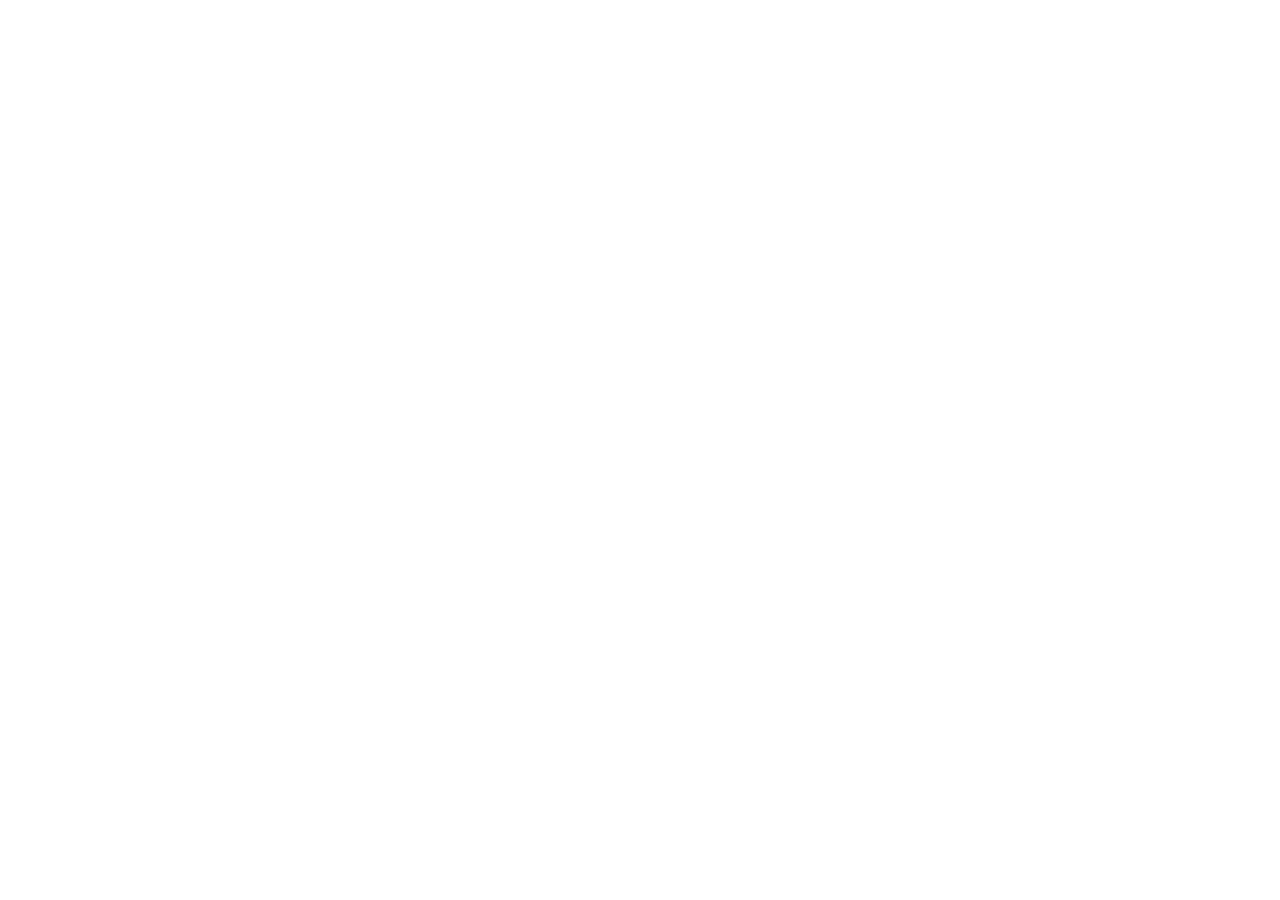
==== index.html @ 85b0b259 "feat: initialize HanHi Games project structure Set up the core project architecture including React," ====
<!doctype html>
<html lang="en">
  <head>
    <meta charset="UTF-8" />
    <meta name="viewport" content="width=device-width, initial-scale=1.0" />
    <title>HanHi Games | Game Studio Hàng Đầu Việt Nam</title>
  </head>
  <body>
    <div id="root"></div>
    <script type="module" src="/src/main.tsx"></script>
  </body>
</html>
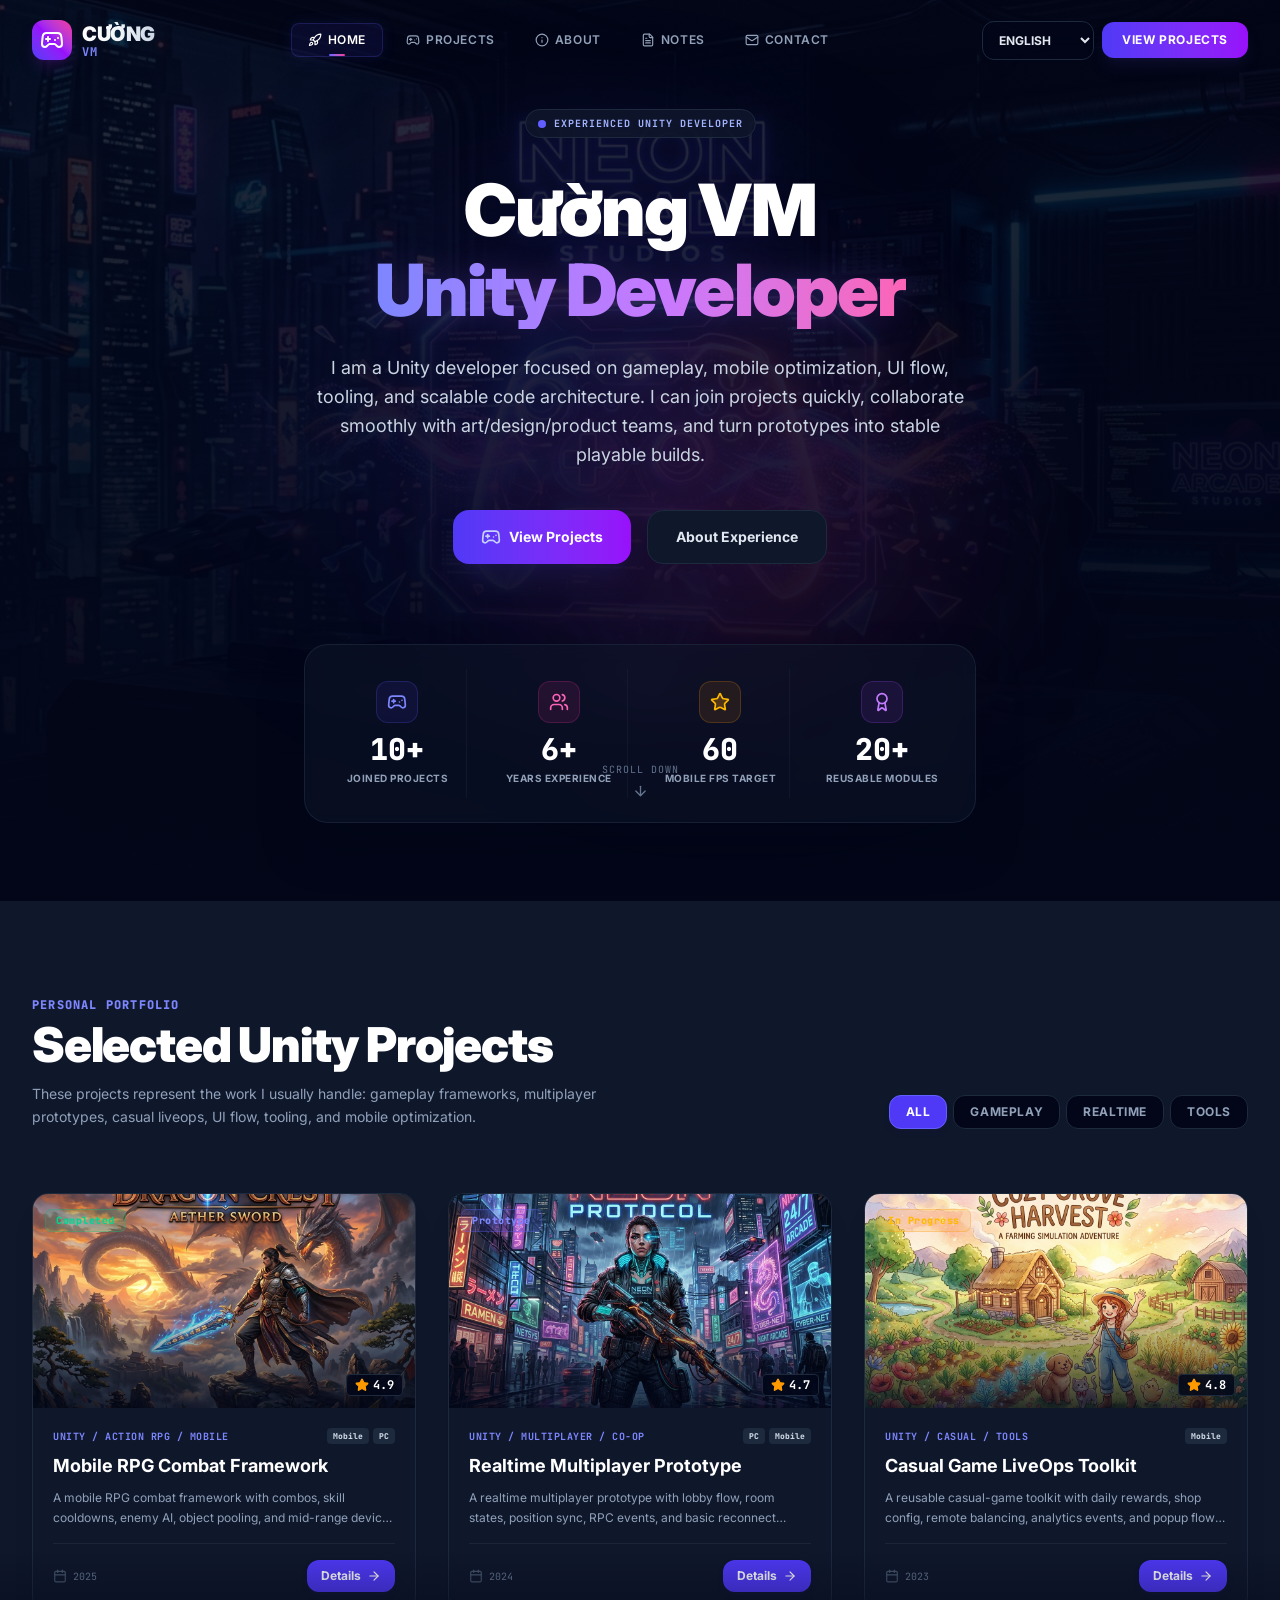
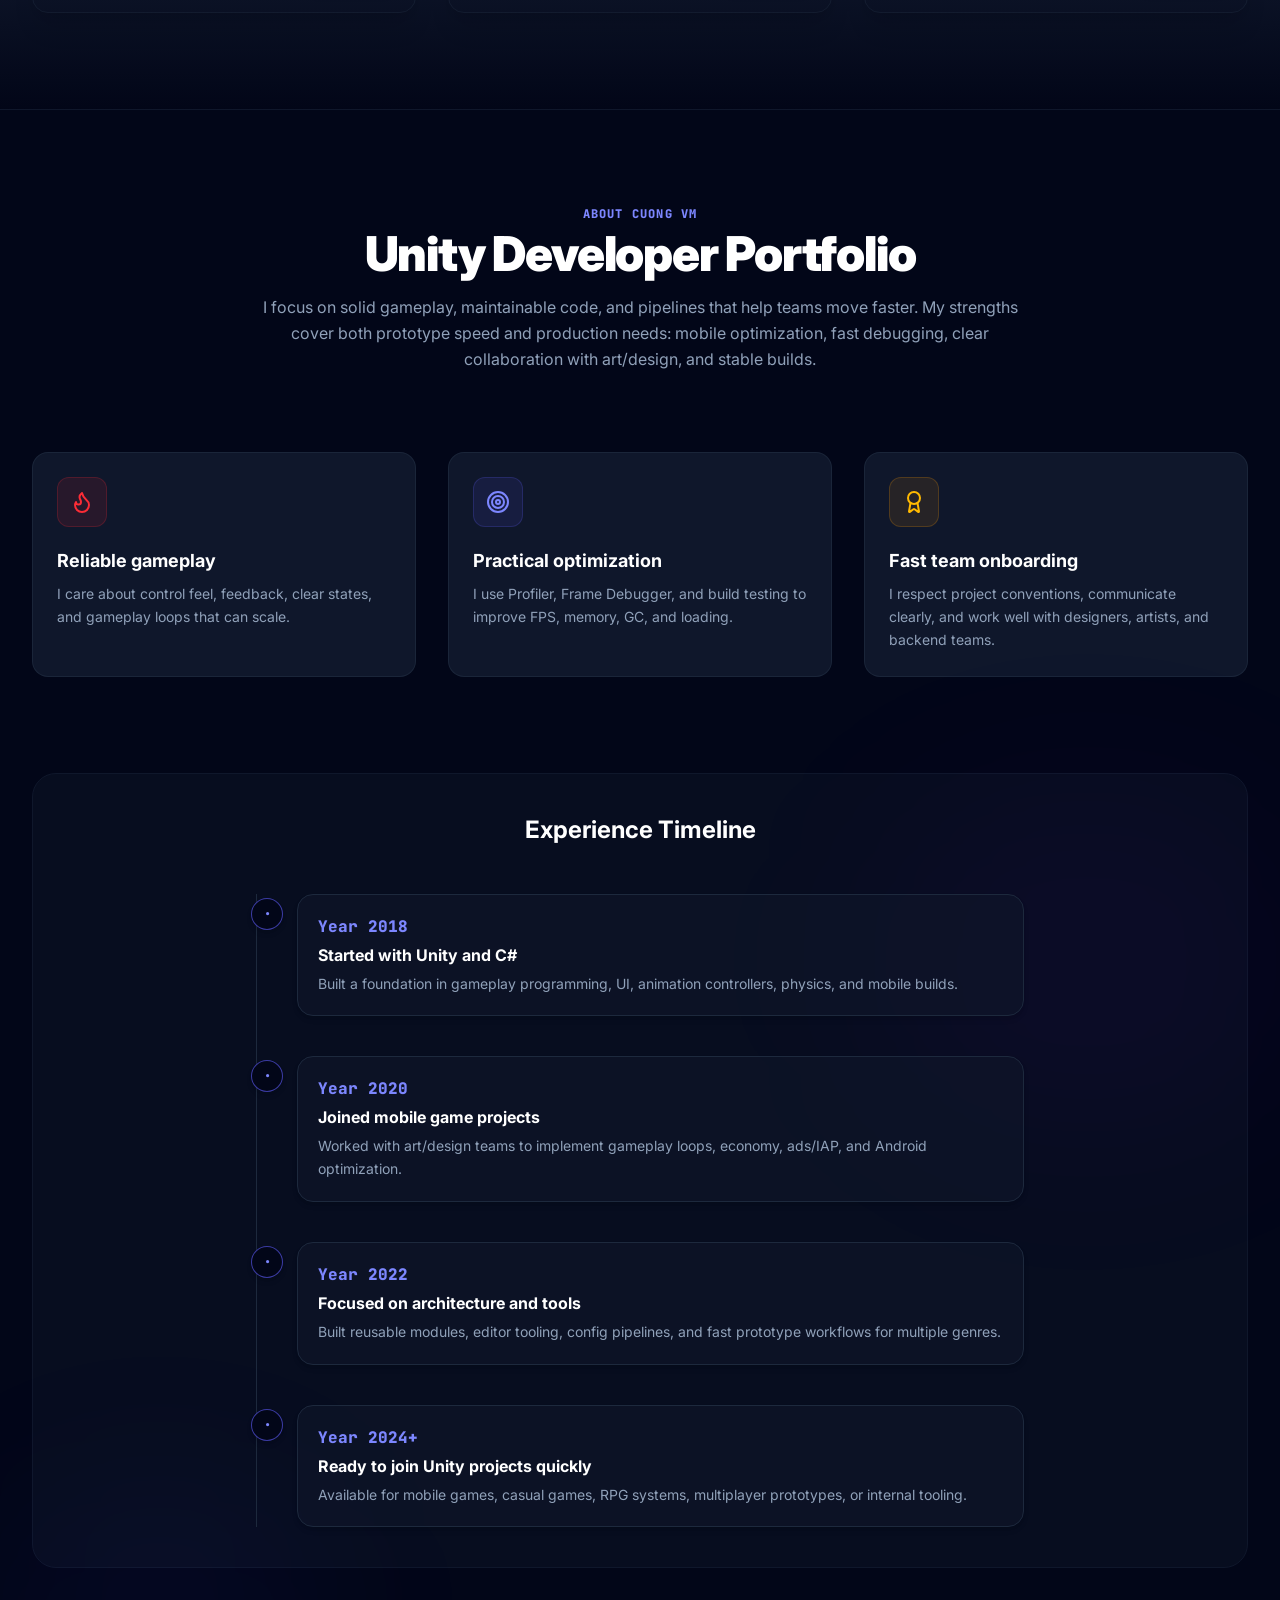
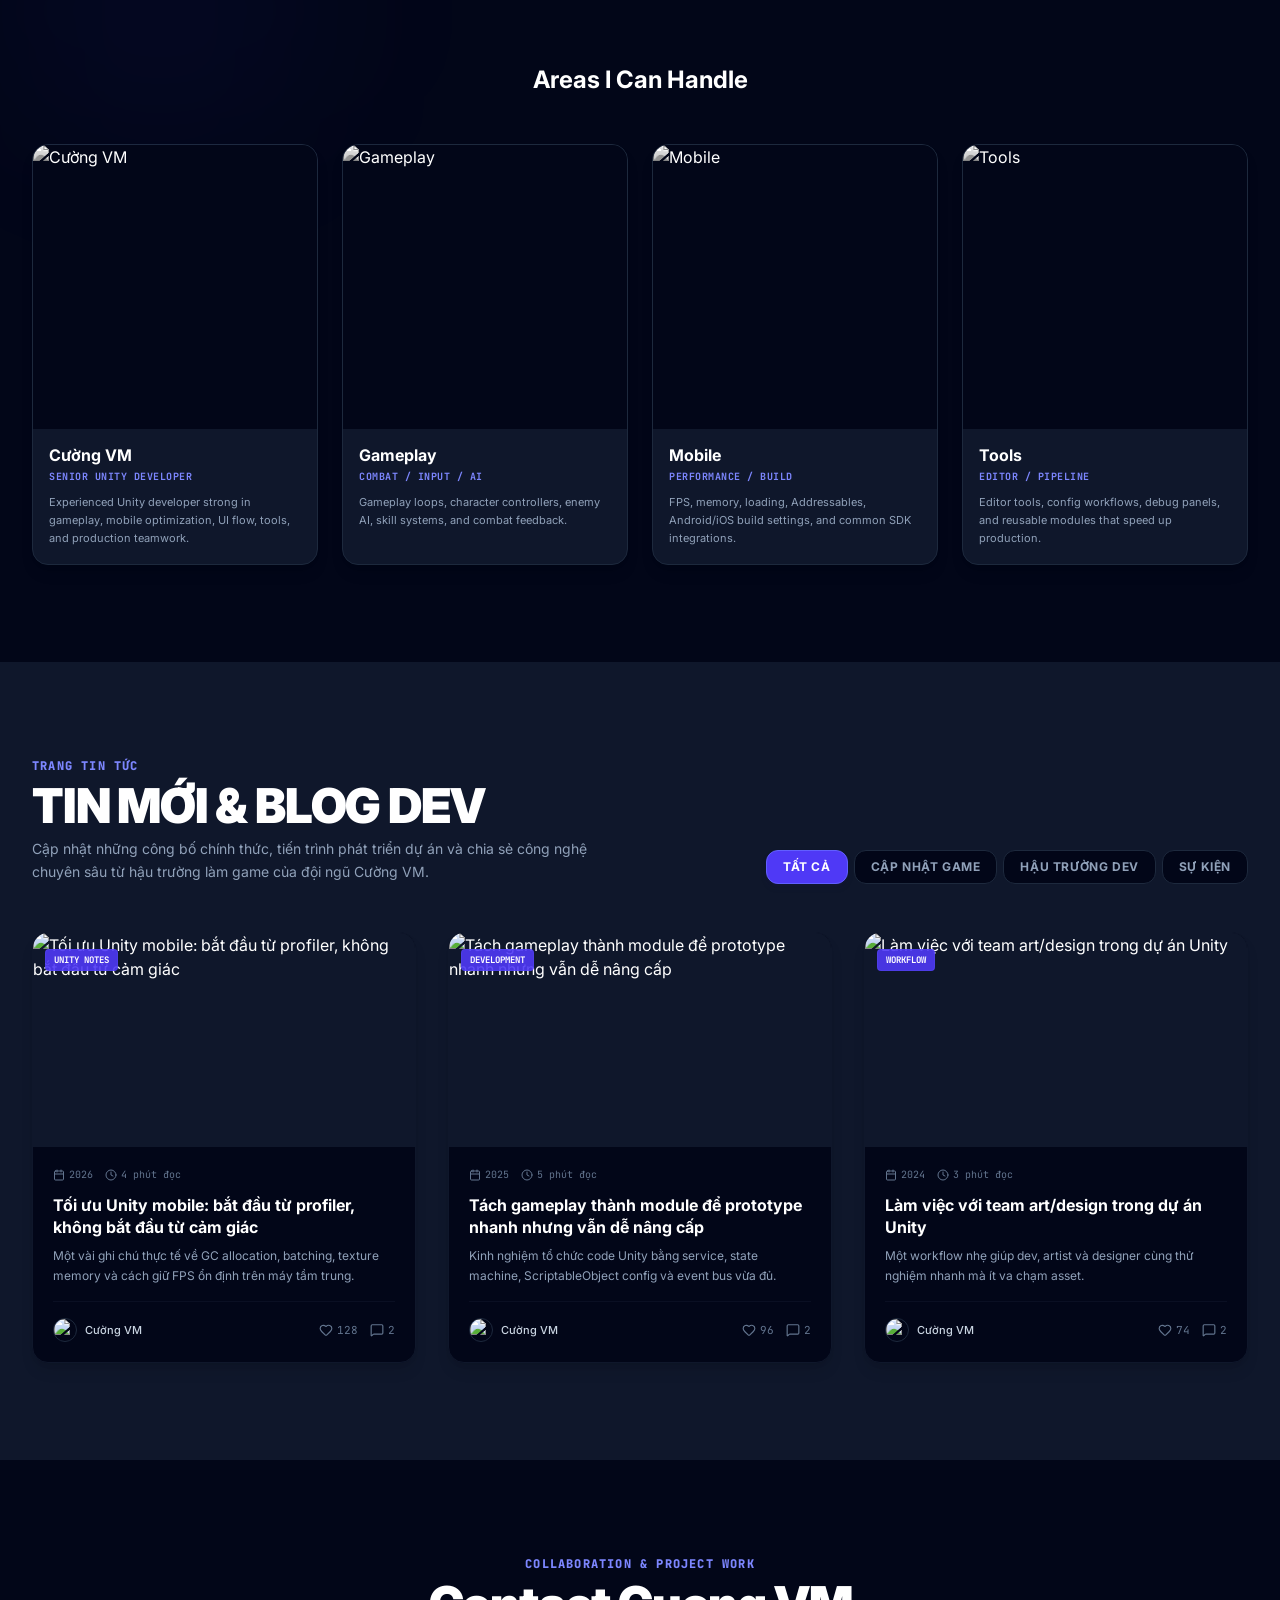
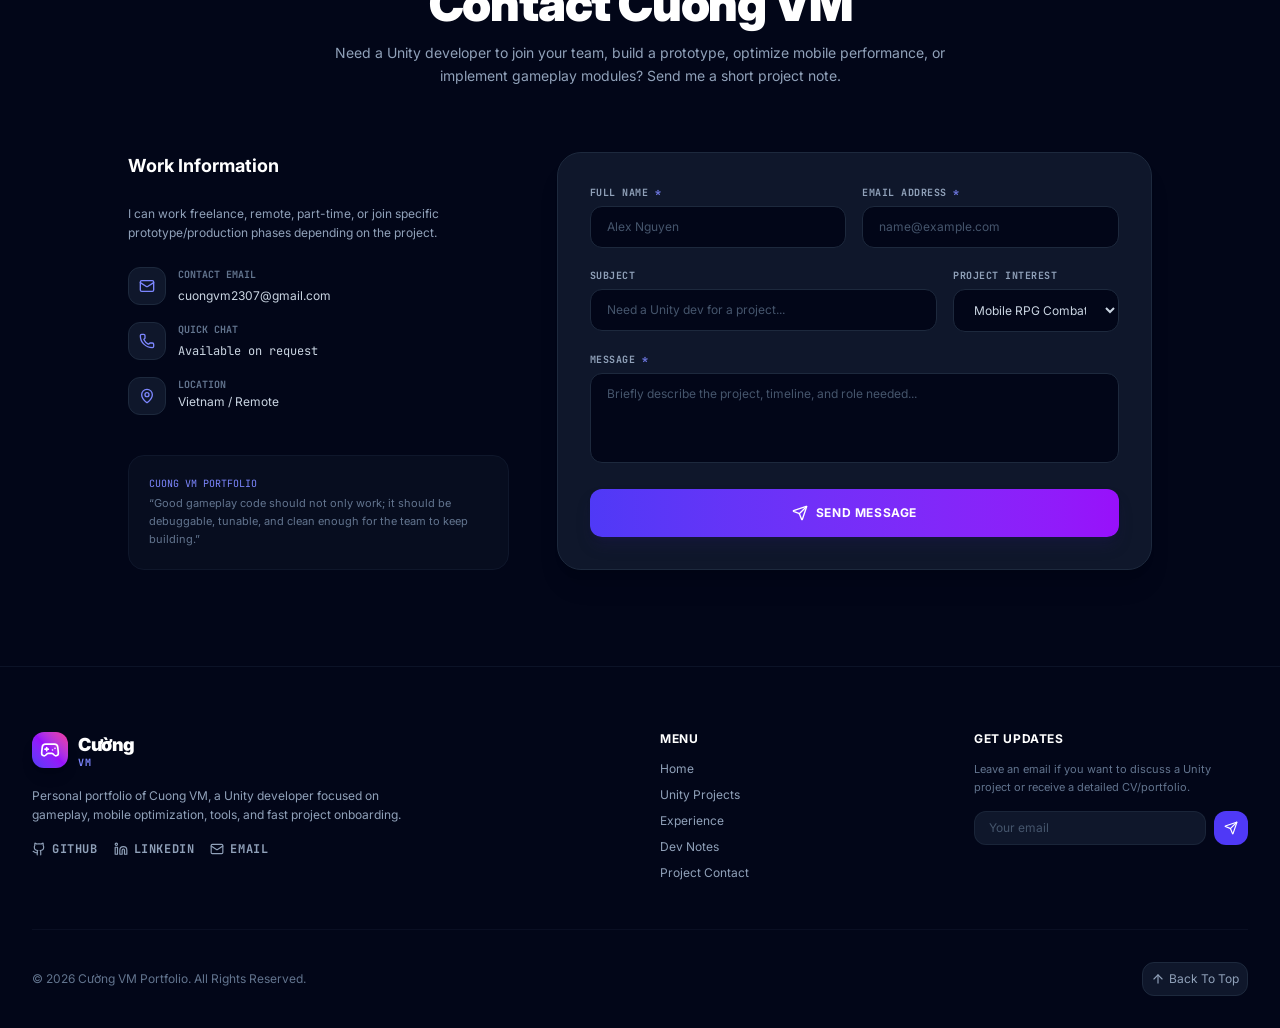
==== commit 7ee500c2: "deploy static vite build to pages root" ====
--- a/index.html
+++ b/index.html
@@ -3,11 +3,11 @@
   <head>
     <meta charset="UTF-8" />
     <meta name="viewport" content="width=device-width, initial-scale=1.0" />
-    <title>HanHi Games | Game Studio Hàng Đầu Việt Nam</title>
+    <title>Cuong VM | Unity Developer Portfolio</title>
+    <script type="module" crossorigin src="/assets/index-BEGAPVBt.js"></script>
+    <link rel="stylesheet" crossorigin href="/assets/index-n4g-bPId.css" />
   </head>
   <body>
     <div id="root"></div>
-    <script type="module" src="/src/main.tsx"></script>
   </body>
 </html>
-
--- a/assets/index-n4g-bPId.css
+++ b/assets/index-n4g-bPId.css
@@ -0,0 +1 @@
+@import"https://fonts.googleapis.com/css2?family=Inter:wght@300;400;500;600;700;800;900&family=Space+Grotesk:wght@400;650;700&family=JetBrains+Mono:wght@400;500;750&display=swap";/*! tailwindcss v4.3.3 | MIT License | https://tailwindcss.com */@layer properties{@supports (((-webkit-hyphens:none)) and (not (margin-trim:inline))) or ((-moz-orient:inline) and (not (color:rgb(from red r g b)))){*,:before,:after,::backdrop{--tw-translate-x:0;--tw-translate-y:0;--tw-translate-z:0;--tw-scale-x:1;--tw-scale-y:1;--tw-scale-z:1;--tw-rotate-x:initial;--tw-rotate-y:initial;--tw-rotate-z:initial;--tw-skew-x:initial;--tw-skew-y:initial;--tw-space-y-reverse:0;--tw-border-style:solid;--tw-gradient-position:initial;--tw-gradient-from:#0000;--tw-gradient-via:#0000;--tw-gradient-to:#0000;--tw-gradient-stops:initial;--tw-gradient-via-stops:initial;--tw-gradient-from-position:0%;--tw-gradient-via-position:50%;--tw-gradient-to-position:100%;--tw-leading:initial;--tw-font-weight:initial;--tw-tracking:initial;--tw-shadow:0 0 #0000;--tw-shadow-color:initial;--tw-shadow-alpha:100%;--tw-inset-shadow:0 0 #0000;--tw-inset-shadow-color:initial;--tw-inset-shadow-alpha:100%;--tw-ring-color:initial;--tw-ring-shadow:0 0 #0000;--tw-inset-ring-color:initial;--tw-inset-ring-shadow:0 0 #0000;--tw-ring-inset:initial;--tw-ring-offset-width:0px;--tw-ring-offset-color:#fff;--tw-ring-offset-shadow:0 0 #0000;--tw-blur:initial;--tw-brightness:initial;--tw-contrast:initial;--tw-grayscale:initial;--tw-hue-rotate:initial;--tw-invert:initial;--tw-opacity:initial;--tw-saturate:initial;--tw-sepia:initial;--tw-drop-shadow:initial;--tw-drop-shadow-color:initial;--tw-drop-shadow-alpha:100%;--tw-drop-shadow-size:initial;--tw-backdrop-blur:initial;--tw-backdrop-brightness:initial;--tw-backdrop-contrast:initial;--tw-backdrop-grayscale:initial;--tw-backdrop-hue-rotate:initial;--tw-backdrop-invert:initial;--tw-backdrop-opacity:initial;--tw-backdrop-saturate:initial;--tw-backdrop-sepia:initial;--tw-duration:initial}}}@layer theme{:root,:host{--font-sans:"Inter", system-ui, -apple-system, sans-serif;--font-mono:"JetBrains Mono", monospace;--color-red-400:oklch(70.4% .191 22.216);--color-red-500:oklch(63.7% .237 25.331);--color-red-600:oklch(57.7% .245 27.325);--color-red-900:oklch(39.6% .141 25.723);--color-red-950:oklch(25.8% .092 26.042);--color-amber-400:oklch(82.8% .189 84.429);--color-amber-500:oklch(76.9% .188 70.08);--color-amber-600:oklch(66.6% .179 58.318);--color-amber-950:oklch(27.9% .077 45.635);--color-green-400:oklch(79.2% .209 151.711);--color-emerald-400:oklch(76.5% .177 163.223);--color-emerald-500:oklch(69.6% .17 162.48);--color-emerald-600:oklch(59.6% .145 163.225);--color-emerald-900:oklch(37.8% .077 168.94);--color-emerald-950:oklch(26.2% .051 172.552);--color-blue-300:oklch(80.9% .105 251.813);--color-blue-400:oklch(70.7% .165 254.624);--color-blue-500:oklch(62.3% .214 259.815);--color-blue-950:oklch(28.2% .091 267.935);--color-indigo-200:oklch(87% .065 274.039);--color-indigo-300:oklch(78.5% .115 274.713);--color-indigo-400:oklch(67.3% .182 276.935);--color-indigo-500:oklch(58.5% .233 277.117);--color-indigo-600:oklch(51.1% .262 276.966);--color-indigo-800:oklch(39.8% .195 277.366);--color-indigo-900:oklch(35.9% .144 278.697);--color-indigo-950:oklch(25.7% .09 281.288);--color-purple-400:oklch(71.4% .203 305.504);--color-purple-500:oklch(62.7% .265 303.9);--color-purple-600:oklch(55.8% .288 302.321);--color-purple-800:oklch(43.8% .218 303.724);--color-purple-900:oklch(38.1% .176 304.987);--color-pink-400:oklch(71.8% .202 349.761);--color-pink-500:oklch(65.6% .241 354.308);--color-pink-600:oklch(59.2% .249 .584);--color-pink-900:oklch(40.8% .153 2.432);--color-pink-950:oklch(28.4% .109 3.907);--color-rose-500:oklch(64.5% .246 16.439);--color-slate-100:oklch(96.8% .007 247.896);--color-slate-200:oklch(92.9% .013 255.508);--color-slate-300:oklch(86.9% .022 252.894);--color-slate-400:oklch(70.4% .04 256.788);--color-slate-500:oklch(55.4% .046 257.417);--color-slate-600:oklch(44.6% .043 257.281);--color-slate-700:oklch(37.2% .044 257.287);--color-slate-800:oklch(27.9% .041 260.031);--color-slate-900:oklch(20.8% .042 265.755);--color-slate-950:oklch(12.9% .042 264.695);--color-black:#000;--color-white:#fff;--spacing:.25rem;--container-sm:24rem;--container-md:28rem;--container-lg:32rem;--container-xl:36rem;--container-2xl:42rem;--container-3xl:48rem;--container-4xl:56rem;--container-5xl:64rem;--container-7xl:80rem;--text-xs:.75rem;--text-xs--line-height:calc(1 / .75);--text-sm:.875rem;--text-sm--line-height:calc(1.25 / .875);--text-base:1rem;--text-base--line-height: 1.5 ;--text-lg:1.125rem;--text-lg--line-height:calc(1.75 / 1.125);--text-xl:1.25rem;--text-xl--line-height:calc(1.75 / 1.25);--text-2xl:1.5rem;--text-2xl--line-height:calc(2 / 1.5);--text-3xl:1.875rem;--text-3xl--line-height: 1.2 ;--text-4xl:2.25rem;--text-4xl--line-height:calc(2.5 / 2.25);--text-5xl:3rem;--text-5xl--line-height:1;--text-6xl:3.75rem;--text-6xl--line-height:1;--text-7xl:4.5rem;--text-7xl--line-height:1;--font-weight-normal:400;--font-weight-medium:500;--font-weight-semibold:600;--font-weight-bold:700;--font-weight-black:900;--tracking-tight:-.025em;--tracking-wide:.025em;--tracking-wider:.05em;--tracking-widest:.1em;--leading-tight:1.25;--leading-snug:1.375;--leading-relaxed:1.625;--radius-md:.375rem;--radius-lg:.5rem;--radius-xl:.75rem;--radius-2xl:1rem;--radius-3xl:1.5rem;--drop-shadow-md:0 3px 3px #0000001f;--animate-spin:spin 1s linear infinite;--animate-ping:ping 1s cubic-bezier(0, 0, .2, 1) infinite;--animate-pulse:pulse 2s cubic-bezier(.4, 0, .6, 1) infinite;--animate-bounce:bounce 1s infinite;--blur-md:12px;--blur-lg:16px;--aspect-video:16 / 9;--default-transition-duration:.15s;--default-transition-timing-function:cubic-bezier(.4, 0, .2, 1);--default-font-family:var(--font-sans);--default-mono-font-family:var(--font-mono)}}@layer base{*,:after,:before,::backdrop{box-sizing:border-box;border:0 solid;margin:0;padding:0}::file-selector-button{box-sizing:border-box;border:0 solid;margin:0;padding:0}html,:host{-webkit-text-size-adjust:100%;-moz-tab-size:4;tab-size:4;line-height:1.5;font-family:var(--default-font-family,-apple-system, BlinkMacSystemFont, "Segoe UI", Roboto, "Helvetica Neue", "Noto Sans", Arial, sans-serif, "Apple Color Emoji", "Segoe UI Emoji", "Segoe UI Symbol", "Noto Color Emoji");font-feature-settings:var(--default-font-feature-settings,normal);font-variation-settings:var(--default-font-variation-settings,normal);-webkit-tap-highlight-color:transparent}hr{height:0;color:inherit;border-top-width:1px}abbr:where([title]){-webkit-text-decoration:underline dotted;text-decoration:underline dotted}h1,h2,h3,h4,h5,h6{font-size:inherit;font-weight:inherit}a{color:inherit;-webkit-text-decoration:inherit;text-decoration:inherit}b,strong{font-weight:bolder}code,kbd,samp,pre{font-family:var(--default-mono-font-family,ui-monospace, SFMono-Regular, Menlo, Monaco, Consolas, "Liberation Mono", "Courier New", monospace);font-feature-settings:var(--default-mono-font-feature-settings,normal);font-variation-settings:var(--default-mono-font-variation-settings,normal);font-size:1em}small{font-size:80%}sub,sup{vertical-align:baseline;font-size:75%;line-height:0;position:relative}sub{bottom:-.25em}sup{top:-.5em}table{text-indent:0;border-color:inherit;border-collapse:collapse}:-moz-focusring:where(:not(iframe)){outline:auto}progress{vertical-align:baseline}summary{display:list-item}ol,ul,menu{list-style:none}img,svg,video,canvas,audio,iframe,embed,object{vertical-align:middle;display:block}img,video{max-width:100%;height:auto}button,input,select,optgroup,textarea{font:inherit;font-feature-settings:inherit;font-variation-settings:inherit;letter-spacing:inherit;color:inherit;opacity:1;background-color:#0000;border-radius:0}::file-selector-button{font:inherit;font-feature-settings:inherit;font-variation-settings:inherit;letter-spacing:inherit;color:inherit;opacity:1;background-color:#0000;border-radius:0}:where(select:is([multiple],[size])) optgroup{font-weight:bolder}:where(select:is([multiple],[size])) optgroup option{padding-inline-start:20px}::file-selector-button{margin-inline-end:4px}::placeholder{opacity:1}@supports (not ((-webkit-appearance:-apple-pay-button))) or (contain-intrinsic-size:1px){::placeholder{color:currentColor}@supports (color:color-mix(in lab,red,red)){::placeholder{color:color-mix(in oklab,currentcolor 50%,transparent)}}}textarea{resize:vertical}::-webkit-search-decoration{-webkit-appearance:none}::-webkit-date-and-time-value{min-height:1lh;text-align:inherit}::-webkit-datetime-edit{display:inline-flex}::-webkit-datetime-edit-fields-wrapper{padding:0}::-webkit-datetime-edit{padding-block:0}::-webkit-datetime-edit-year-field{padding-block:0}::-webkit-datetime-edit-month-field{padding-block:0}::-webkit-datetime-edit-day-field{padding-block:0}::-webkit-datetime-edit-hour-field{padding-block:0}::-webkit-datetime-edit-minute-field{padding-block:0}::-webkit-datetime-edit-second-field{padding-block:0}::-webkit-datetime-edit-millisecond-field{padding-block:0}::-webkit-datetime-edit-meridiem-field{padding-block:0}::-webkit-calendar-picker-indicator{line-height:1}:-moz-ui-invalid{box-shadow:none}button,input:where([type=button],[type=reset],[type=submit]){-webkit-appearance:button;-moz-appearance:button;appearance:button}::file-selector-button{-webkit-appearance:button;-moz-appearance:button;appearance:button}::-webkit-inner-spin-button{height:auto}::-webkit-outer-spin-button{height:auto}[hidden]:where(:not([hidden=until-found])){display:none!important}}@layer components;@layer utilities{.pointer-events-none{pointer-events:none}.sr-only{clip-path:inset(50%);white-space:nowrap;border-width:0;width:1px;height:1px;margin:-1px;padding:0;position:absolute;overflow:hidden}.absolute{position:absolute}.fixed{position:fixed}.relative{position:relative}.inset-0{top:0;right:0;bottom:0;left:0}.inset-x-0{inset-inline:0}.top-0{top:0}.top-1{top:var(--spacing)}.top-1\/3{top:33.3333%}.top-1\/4{top:25%}.top-3{top:calc(var(--spacing) * 3)}.top-4{top:calc(var(--spacing) * 4)}.top-\[65px\]{top:65px}.right-0{right:0}.right-1\/4{right:25%}.right-3{right:calc(var(--spacing) * 3)}.right-4{right:calc(var(--spacing) * 4)}.right-6{right:calc(var(--spacing) * 6)}.bottom-0{bottom:0}.bottom-1{bottom:var(--spacing)}.bottom-1\/4{bottom:25%}.bottom-3{bottom:calc(var(--spacing) * 3)}.bottom-6{bottom:calc(var(--spacing) * 6)}.-left-\[30px\]{left:-30px}.left-0{left:0}.left-1\/2{left:50%}.left-1\/4{left:25%}.left-3{left:calc(var(--spacing) * 3)}.left-6{left:calc(var(--spacing) * 6)}.left-\[5\%\]{left:5%}.left-\[15\%\]{left:15%}.z-0{z-index:0}.z-10{z-index:10}.z-20{z-index:20}.z-40{z-index:40}.z-50{z-index:50}.mx-auto{margin-inline:auto}.my-8{margin-block:calc(var(--spacing) * 8)}.-mt-1{margin-top:calc(var(--spacing) * -1)}.mt-0\.5{margin-top:calc(var(--spacing) * .5)}.mt-1{margin-top:var(--spacing)}.mt-1\.5{margin-top:calc(var(--spacing) * 1.5)}.mt-2{margin-top:calc(var(--spacing) * 2)}.mt-2\.5{margin-top:calc(var(--spacing) * 2.5)}.mt-3\.5{margin-top:calc(var(--spacing) * 3.5)}.mt-4{margin-top:calc(var(--spacing) * 4)}.mt-8{margin-top:calc(var(--spacing) * 8)}.mt-10{margin-top:calc(var(--spacing) * 10)}.mt-auto{margin-top:auto}.mb-0\.5{margin-bottom:calc(var(--spacing) * .5)}.mb-1{margin-bottom:var(--spacing)}.mb-1\.5{margin-bottom:calc(var(--spacing) * 1.5)}.mb-2{margin-bottom:calc(var(--spacing) * 2)}.mb-3{margin-bottom:calc(var(--spacing) * 3)}.mb-4{margin-bottom:calc(var(--spacing) * 4)}.mb-5{margin-bottom:calc(var(--spacing) * 5)}.mb-6{margin-bottom:calc(var(--spacing) * 6)}.mb-8{margin-bottom:calc(var(--spacing) * 8)}.mb-10{margin-bottom:calc(var(--spacing) * 10)}.mb-12{margin-bottom:calc(var(--spacing) * 12)}.mb-16{margin-bottom:calc(var(--spacing) * 16)}.mb-20{margin-bottom:calc(var(--spacing) * 20)}.mb-24{margin-bottom:calc(var(--spacing) * 24)}.-ml-6{margin-left:calc(var(--spacing) * -6)}.line-clamp-1{-webkit-line-clamp:1;-webkit-box-orient:vertical;display:-webkit-box;overflow:hidden}.line-clamp-2{-webkit-line-clamp:2;-webkit-box-orient:vertical;display:-webkit-box;overflow:hidden}.line-clamp-3{-webkit-line-clamp:3;-webkit-box-orient:vertical;display:-webkit-box;overflow:hidden}.block{display:block}.contents{display:contents}.flex{display:flex}.grid{display:grid}.hidden{display:none}.inline-block{display:inline-block}.inline-flex{display:inline-flex}.aspect-square{aspect-ratio:1}.aspect-video{aspect-ratio:var(--aspect-video)}.h-0\.5{height:calc(var(--spacing) * .5)}.h-1{height:var(--spacing)}.h-2{height:calc(var(--spacing) * 2)}.h-2\.5{height:calc(var(--spacing) * 2.5)}.h-3{height:calc(var(--spacing) * 3)}.h-3\.5{height:calc(var(--spacing) * 3.5)}.h-4{height:calc(var(--spacing) * 4)}.h-4\.5{height:calc(var(--spacing) * 4.5)}.h-5{height:calc(var(--spacing) * 5)}.h-6{height:calc(var(--spacing) * 6)}.h-8{height:calc(var(--spacing) * 8)}.h-10{height:calc(var(--spacing) * 10)}.h-12{height:calc(var(--spacing) * 12)}.h-14{height:calc(var(--spacing) * 14)}.h-16{height:calc(var(--spacing) * 16)}.h-32{height:calc(var(--spacing) * 32)}.h-40{height:calc(var(--spacing) * 40)}.h-48{height:calc(var(--spacing) * 48)}.h-64{height:calc(var(--spacing) * 64)}.h-\[25vh\]{height:25vh}.h-\[30vh\]{height:30vh}.h-\[35vh\]{height:35vh}.h-\[40vh\]{height:40vh}.h-\[400px\]{height:400px}.h-full{height:100%}.max-h-\[30vh\]{max-height:30vh}.max-h-\[60vh\]{max-height:60vh}.max-h-\[65vh\]{max-height:65vh}.min-h-screen{min-height:100vh}.w-2{width:calc(var(--spacing) * 2)}.w-2\.5{width:calc(var(--spacing) * 2.5)}.w-3{width:calc(var(--spacing) * 3)}.w-3\.5{width:calc(var(--spacing) * 3.5)}.w-4{width:calc(var(--spacing) * 4)}.w-4\.5{width:calc(var(--spacing) * 4.5)}.w-5{width:calc(var(--spacing) * 5)}.w-6{width:calc(var(--spacing) * 6)}.w-8{width:calc(var(--spacing) * 8)}.w-10{width:calc(var(--spacing) * 10)}.w-12{width:calc(var(--spacing) * 12)}.w-14{width:calc(var(--spacing) * 14)}.w-16{width:calc(var(--spacing) * 16)}.w-\[25vw\]{width:25vw}.w-\[30vw\]{width:30vw}.w-\[35vw\]{width:35vw}.w-\[40vw\]{width:40vw}.w-fit{width:fit-content}.w-full{width:100%}.max-w-2xl{max-width:var(--container-2xl)}.max-w-3xl{max-width:var(--container-3xl)}.max-w-4xl{max-width:var(--container-4xl)}.max-w-5xl{max-width:var(--container-5xl)}.max-w-7xl{max-width:var(--container-7xl)}.max-w-\[100px\]{max-width:100px}.max-w-lg{max-width:var(--container-lg)}.max-w-md{max-width:var(--container-md)}.max-w-none{max-width:none}.max-w-sm{max-width:var(--container-sm)}.max-w-xl{max-width:var(--container-xl)}.flex-1{flex:1}.shrink-0{flex-shrink:0}.grow{flex-grow:1}.-translate-x-1\/2{--tw-translate-x: -50% ;translate:var(--tw-translate-x) var(--tw-translate-y)}.scale-100{--tw-scale-x:100%;--tw-scale-y:100%;--tw-scale-z:100%;scale:var(--tw-scale-x) var(--tw-scale-y)}.scale-105{--tw-scale-x:105%;--tw-scale-y:105%;--tw-scale-z:105%;scale:var(--tw-scale-x) var(--tw-scale-y)}.transform{transform:var(--tw-rotate-x,) var(--tw-rotate-y,) var(--tw-rotate-z,) var(--tw-skew-x,) var(--tw-skew-y,)}.animate-bounce{animation:var(--animate-bounce)}.animate-ping{animation:var(--animate-ping)}.animate-pulse{animation:var(--animate-pulse)}.animate-spin{animation:var(--animate-spin)}.cursor-not-allowed{cursor:not-allowed}.cursor-pointer{cursor:pointer}.resize-none{resize:none}.grid-cols-1{grid-template-columns:repeat(1,minmax(0,1fr))}.grid-cols-2{grid-template-columns:repeat(2,minmax(0,1fr))}.grid-cols-3{grid-template-columns:repeat(3,minmax(0,1fr))}.grid-cols-4{grid-template-columns:repeat(4,minmax(0,1fr))}.flex-col{flex-direction:column}.flex-wrap{flex-wrap:wrap}.items-center{align-items:center}.items-start{align-items:flex-start}.justify-between{justify-content:space-between}.justify-center{justify-content:center}.gap-0\.5{gap:calc(var(--spacing) * .5)}.gap-1{gap:var(--spacing)}.gap-1\.5{gap:calc(var(--spacing) * 1.5)}.gap-2{gap:calc(var(--spacing) * 2)}.gap-2\.5{gap:calc(var(--spacing) * 2.5)}.gap-3{gap:calc(var(--spacing) * 3)}.gap-3\.5{gap:calc(var(--spacing) * 3.5)}.gap-4{gap:calc(var(--spacing) * 4)}.gap-5{gap:calc(var(--spacing) * 5)}.gap-6{gap:calc(var(--spacing) * 6)}.gap-8{gap:calc(var(--spacing) * 8)}.gap-10{gap:calc(var(--spacing) * 10)}.gap-12{gap:calc(var(--spacing) * 12)}:where(.space-y-1\.5>:not(:last-child)){--tw-space-y-reverse:0;margin-block-start:calc(calc(var(--spacing) * 1.5) * var(--tw-space-y-reverse));margin-block-end:calc(calc(var(--spacing) * 1.5) * calc(1 - var(--tw-space-y-reverse)))}:where(.space-y-2>:not(:last-child)){--tw-space-y-reverse:0;margin-block-start:calc(calc(var(--spacing) * 2) * var(--tw-space-y-reverse));margin-block-end:calc(calc(var(--spacing) * 2) * calc(1 - var(--tw-space-y-reverse)))}:where(.space-y-2\.5>:not(:last-child)){--tw-space-y-reverse:0;margin-block-start:calc(calc(var(--spacing) * 2.5) * var(--tw-space-y-reverse));margin-block-end:calc(calc(var(--spacing) * 2.5) * calc(1 - var(--tw-space-y-reverse)))}:where(.space-y-3>:not(:last-child)){--tw-space-y-reverse:0;margin-block-start:calc(calc(var(--spacing) * 3) * var(--tw-space-y-reverse));margin-block-end:calc(calc(var(--spacing) * 3) * calc(1 - var(--tw-space-y-reverse)))}:where(.space-y-3\.5>:not(:last-child)){--tw-space-y-reverse:0;margin-block-start:calc(calc(var(--spacing) * 3.5) * var(--tw-space-y-reverse));margin-block-end:calc(calc(var(--spacing) * 3.5) * calc(1 - var(--tw-space-y-reverse)))}:where(.space-y-4>:not(:last-child)){--tw-space-y-reverse:0;margin-block-start:calc(calc(var(--spacing) * 4) * var(--tw-space-y-reverse));margin-block-end:calc(calc(var(--spacing) * 4) * calc(1 - var(--tw-space-y-reverse)))}:where(.space-y-5>:not(:last-child)){--tw-space-y-reverse:0;margin-block-start:calc(calc(var(--spacing) * 5) * var(--tw-space-y-reverse));margin-block-end:calc(calc(var(--spacing) * 5) * calc(1 - var(--tw-space-y-reverse)))}:where(.space-y-6>:not(:last-child)){--tw-space-y-reverse:0;margin-block-start:calc(calc(var(--spacing) * 6) * var(--tw-space-y-reverse));margin-block-end:calc(calc(var(--spacing) * 6) * calc(1 - var(--tw-space-y-reverse)))}:where(.space-y-10>:not(:last-child)){--tw-space-y-reverse:0;margin-block-start:calc(calc(var(--spacing) * 10) * var(--tw-space-y-reverse));margin-block-end:calc(calc(var(--spacing) * 10) * calc(1 - var(--tw-space-y-reverse)))}.truncate{text-overflow:ellipsis;white-space:nowrap;overflow:hidden}.overflow-hidden{overflow:hidden}.overflow-x-auto{overflow-x:auto}.overflow-y-auto{overflow-y:auto}.scroll-smooth{scroll-behavior:smooth}.rounded{border-radius:.25rem}.rounded-2xl{border-radius:var(--radius-2xl)}.rounded-3xl{border-radius:var(--radius-3xl)}.rounded-full{border-radius:3.40282e38px}.rounded-lg{border-radius:var(--radius-lg)}.rounded-md{border-radius:var(--radius-md)}.rounded-xl{border-radius:var(--radius-xl)}.border{border-style:var(--tw-border-style);border-width:1px}.border-2{border-style:var(--tw-border-style);border-width:2px}.border-t{border-top-style:var(--tw-border-style);border-top-width:1px}.border-r{border-right-style:var(--tw-border-style);border-right-width:1px}.border-b{border-bottom-style:var(--tw-border-style);border-bottom-width:1px}.border-b-2{border-bottom-style:var(--tw-border-style);border-bottom-width:2px}.border-l{border-left-style:var(--tw-border-style);border-left-width:1px}.border-dashed{--tw-border-style:dashed;border-style:dashed}.border-amber-500\/20{border-color:#f99c0033}@supports (color:color-mix(in lab,red,red)){.border-amber-500\/20{border-color:color-mix(in oklab,var(--color-amber-500) 20%,transparent)}}.border-amber-500\/30{border-color:#f99c004d}@supports (color:color-mix(in lab,red,red)){.border-amber-500\/30{border-color:color-mix(in oklab,var(--color-amber-500) 30%,transparent)}}.border-amber-600\/50{border-color:#dd740080}@supports (color:color-mix(in lab,red,red)){.border-amber-600\/50{border-color:color-mix(in oklab,var(--color-amber-600) 50%,transparent)}}.border-blue-500\/50{border-color:#3080ff80}@supports (color:color-mix(in lab,red,red)){.border-blue-500\/50{border-color:color-mix(in oklab,var(--color-blue-500) 50%,transparent)}}.border-emerald-500{border-color:var(--color-emerald-500)}.border-emerald-500\/20{border-color:#00bb7f33}@supports (color:color-mix(in lab,red,red)){.border-emerald-500\/20{border-color:color-mix(in oklab,var(--color-emerald-500) 20%,transparent)}}.border-emerald-500\/30{border-color:#00bb7f4d}@supports (color:color-mix(in lab,red,red)){.border-emerald-500\/30{border-color:color-mix(in oklab,var(--color-emerald-500) 30%,transparent)}}.border-emerald-900\/30{border-color:#004e3b4d}@supports (color:color-mix(in lab,red,red)){.border-emerald-900\/30{border-color:color-mix(in oklab,var(--color-emerald-900) 30%,transparent)}}.border-emerald-950\/50{border-color:#002c2280}@supports (color:color-mix(in lab,red,red)){.border-emerald-950\/50{border-color:color-mix(in oklab,var(--color-emerald-950) 50%,transparent)}}.border-indigo-500{border-color:var(--color-indigo-500)}.border-indigo-500\/20{border-color:#625fff33}@supports (color:color-mix(in lab,red,red)){.border-indigo-500\/20{border-color:color-mix(in oklab,var(--color-indigo-500) 20%,transparent)}}.border-indigo-500\/30{border-color:#625fff4d}@supports (color:color-mix(in lab,red,red)){.border-indigo-500\/30{border-color:color-mix(in oklab,var(--color-indigo-500) 30%,transparent)}}.border-indigo-500\/60{border-color:#625fff99}@supports (color:color-mix(in lab,red,red)){.border-indigo-500\/60{border-color:color-mix(in oklab,var(--color-indigo-500) 60%,transparent)}}.border-pink-500{border-color:var(--color-pink-500)}.border-pink-500\/20{border-color:#f6339a33}@supports (color:color-mix(in lab,red,red)){.border-pink-500\/20{border-color:color-mix(in oklab,var(--color-pink-500) 20%,transparent)}}.border-purple-500\/20{border-color:#ac4bff33}@supports (color:color-mix(in lab,red,red)){.border-purple-500\/20{border-color:color-mix(in oklab,var(--color-purple-500) 20%,transparent)}}.border-red-500\/20{border-color:#fb2c3633}@supports (color:color-mix(in lab,red,red)){.border-red-500\/20{border-color:color-mix(in oklab,var(--color-red-500) 20%,transparent)}}.border-red-500\/30{border-color:#fb2c364d}@supports (color:color-mix(in lab,red,red)){.border-red-500\/30{border-color:color-mix(in oklab,var(--color-red-500) 30%,transparent)}}.border-red-500\/80{border-color:#fb2c36cc}@supports (color:color-mix(in lab,red,red)){.border-red-500\/80{border-color:color-mix(in oklab,var(--color-red-500) 80%,transparent)}}.border-slate-700{border-color:var(--color-slate-700)}.border-slate-700\/50{border-color:#31415880}@supports (color:color-mix(in lab,red,red)){.border-slate-700\/50{border-color:color-mix(in oklab,var(--color-slate-700) 50%,transparent)}}.border-slate-700\/60{border-color:#31415899}@supports (color:color-mix(in lab,red,red)){.border-slate-700\/60{border-color:color-mix(in oklab,var(--color-slate-700) 60%,transparent)}}.border-slate-800{border-color:var(--color-slate-800)}.border-slate-800\/40{border-color:#1d293d66}@supports (color:color-mix(in lab,red,red)){.border-slate-800\/40{border-color:color-mix(in oklab,var(--color-slate-800) 40%,transparent)}}.border-slate-800\/60{border-color:#1d293d99}@supports (color:color-mix(in lab,red,red)){.border-slate-800\/60{border-color:color-mix(in oklab,var(--color-slate-800) 60%,transparent)}}.border-slate-800\/70{border-color:#1d293db3}@supports (color:color-mix(in lab,red,red)){.border-slate-800\/70{border-color:color-mix(in oklab,var(--color-slate-800) 70%,transparent)}}.border-slate-800\/80{border-color:#1d293dcc}@supports (color:color-mix(in lab,red,red)){.border-slate-800\/80{border-color:color-mix(in oklab,var(--color-slate-800) 80%,transparent)}}.border-slate-900{border-color:var(--color-slate-900)}.border-slate-900\/60{border-color:#0f172b99}@supports (color:color-mix(in lab,red,red)){.border-slate-900\/60{border-color:color-mix(in oklab,var(--color-slate-900) 60%,transparent)}}.border-slate-900\/80{border-color:#0f172bcc}@supports (color:color-mix(in lab,red,red)){.border-slate-900\/80{border-color:color-mix(in oklab,var(--color-slate-900) 80%,transparent)}}.border-slate-950{border-color:var(--color-slate-950)}.border-transparent{border-color:#0000}.border-white\/35{border-color:#ffffff59}@supports (color:color-mix(in lab,red,red)){.border-white\/35{border-color:color-mix(in oklab,var(--color-white) 35%,transparent)}}.border-t-white{border-top-color:var(--color-white)}.bg-amber-500\/10{background-color:#f99c001a}@supports (color:color-mix(in lab,red,red)){.bg-amber-500\/10{background-color:color-mix(in oklab,var(--color-amber-500) 10%,transparent)}}.bg-amber-500\/15{background-color:#f99c0026}@supports (color:color-mix(in lab,red,red)){.bg-amber-500\/15{background-color:color-mix(in oklab,var(--color-amber-500) 15%,transparent)}}.bg-amber-950\/20{background-color:#46190133}@supports (color:color-mix(in lab,red,red)){.bg-amber-950\/20{background-color:color-mix(in oklab,var(--color-amber-950) 20%,transparent)}}.bg-blue-500{background-color:var(--color-blue-500)}.bg-blue-950\/20{background-color:#16245633}@supports (color:color-mix(in lab,red,red)){.bg-blue-950\/20{background-color:color-mix(in oklab,var(--color-blue-950) 20%,transparent)}}.bg-emerald-500{background-color:var(--color-emerald-500)}.bg-emerald-500\/10{background-color:#00bb7f1a}@supports (color:color-mix(in lab,red,red)){.bg-emerald-500\/10{background-color:color-mix(in oklab,var(--color-emerald-500) 10%,transparent)}}.bg-emerald-500\/15{background-color:#00bb7f26}@supports (color:color-mix(in lab,red,red)){.bg-emerald-500\/15{background-color:color-mix(in oklab,var(--color-emerald-500) 15%,transparent)}}.bg-emerald-600{background-color:var(--color-emerald-600)}.bg-emerald-950\/10{background-color:#002c221a}@supports (color:color-mix(in lab,red,red)){.bg-emerald-950\/10{background-color:color-mix(in oklab,var(--color-emerald-950) 10%,transparent)}}.bg-emerald-950\/30{background-color:#002c224d}@supports (color:color-mix(in lab,red,red)){.bg-emerald-950\/30{background-color:color-mix(in oklab,var(--color-emerald-950) 30%,transparent)}}.bg-emerald-950\/40{background-color:#002c2266}@supports (color:color-mix(in lab,red,red)){.bg-emerald-950\/40{background-color:color-mix(in oklab,var(--color-emerald-950) 40%,transparent)}}.bg-indigo-500{background-color:var(--color-indigo-500)}.bg-indigo-500\/10{background-color:#625fff1a}@supports (color:color-mix(in lab,red,red)){.bg-indigo-500\/10{background-color:color-mix(in oklab,var(--color-indigo-500) 10%,transparent)}}.bg-indigo-500\/15{background-color:#625fff26}@supports (color:color-mix(in lab,red,red)){.bg-indigo-500\/15{background-color:color-mix(in oklab,var(--color-indigo-500) 15%,transparent)}}.bg-indigo-600{background-color:var(--color-indigo-600)}.bg-indigo-600\/5{background-color:#4f39f60d}@supports (color:color-mix(in lab,red,red)){.bg-indigo-600\/5{background-color:color-mix(in oklab,var(--color-indigo-600) 5%,transparent)}}.bg-indigo-600\/10{background-color:#4f39f61a}@supports (color:color-mix(in lab,red,red)){.bg-indigo-600\/10{background-color:color-mix(in oklab,var(--color-indigo-600) 10%,transparent)}}.bg-indigo-600\/20{background-color:#4f39f633}@supports (color:color-mix(in lab,red,red)){.bg-indigo-600\/20{background-color:color-mix(in oklab,var(--color-indigo-600) 20%,transparent)}}.bg-indigo-600\/90{background-color:#4f39f6e6}@supports (color:color-mix(in lab,red,red)){.bg-indigo-600\/90{background-color:color-mix(in oklab,var(--color-indigo-600) 90%,transparent)}}.bg-pink-500\/10{background-color:#f6339a1a}@supports (color:color-mix(in lab,red,red)){.bg-pink-500\/10{background-color:color-mix(in oklab,var(--color-pink-500) 10%,transparent)}}.bg-pink-600{background-color:var(--color-pink-600)}.bg-pink-950\/40{background-color:#51042466}@supports (color:color-mix(in lab,red,red)){.bg-pink-950\/40{background-color:color-mix(in oklab,var(--color-pink-950) 40%,transparent)}}.bg-purple-500\/10{background-color:#ac4bff1a}@supports (color:color-mix(in lab,red,red)){.bg-purple-500\/10{background-color:color-mix(in oklab,var(--color-purple-500) 10%,transparent)}}.bg-purple-600\/5{background-color:#9810fa0d}@supports (color:color-mix(in lab,red,red)){.bg-purple-600\/5{background-color:color-mix(in oklab,var(--color-purple-600) 5%,transparent)}}.bg-red-500{background-color:var(--color-red-500)}.bg-red-500\/10{background-color:#fb2c361a}@supports (color:color-mix(in lab,red,red)){.bg-red-500\/10{background-color:color-mix(in oklab,var(--color-red-500) 10%,transparent)}}.bg-red-500\/15{background-color:#fb2c3626}@supports (color:color-mix(in lab,red,red)){.bg-red-500\/15{background-color:color-mix(in oklab,var(--color-red-500) 15%,transparent)}}.bg-red-500\/20{background-color:#fb2c3633}@supports (color:color-mix(in lab,red,red)){.bg-red-500\/20{background-color:color-mix(in oklab,var(--color-red-500) 20%,transparent)}}.bg-red-600{background-color:var(--color-red-600)}.bg-red-950\/20{background-color:#46080933}@supports (color:color-mix(in lab,red,red)){.bg-red-950\/20{background-color:color-mix(in oklab,var(--color-red-950) 20%,transparent)}}.bg-slate-800{background-color:var(--color-slate-800)}.bg-slate-800\/80{background-color:#1d293dcc}@supports (color:color-mix(in lab,red,red)){.bg-slate-800\/80{background-color:color-mix(in oklab,var(--color-slate-800) 80%,transparent)}}.bg-slate-900{background-color:var(--color-slate-900)}.bg-slate-900\/40{background-color:#0f172b66}@supports (color:color-mix(in lab,red,red)){.bg-slate-900\/40{background-color:color-mix(in oklab,var(--color-slate-900) 40%,transparent)}}.bg-slate-900\/50{background-color:#0f172b80}@supports (color:color-mix(in lab,red,red)){.bg-slate-900\/50{background-color:color-mix(in oklab,var(--color-slate-900) 50%,transparent)}}.bg-slate-900\/60{background-color:#0f172b99}@supports (color:color-mix(in lab,red,red)){.bg-slate-900\/60{background-color:color-mix(in oklab,var(--color-slate-900) 60%,transparent)}}.bg-slate-900\/80{background-color:#0f172bcc}@supports (color:color-mix(in lab,red,red)){.bg-slate-900\/80{background-color:color-mix(in oklab,var(--color-slate-900) 80%,transparent)}}.bg-slate-950{background-color:var(--color-slate-950)}.bg-slate-950\/40{background-color:#02061866}@supports (color:color-mix(in lab,red,red)){.bg-slate-950\/40{background-color:color-mix(in oklab,var(--color-slate-950) 40%,transparent)}}.bg-slate-950\/50{background-color:#02061880}@supports (color:color-mix(in lab,red,red)){.bg-slate-950\/50{background-color:color-mix(in oklab,var(--color-slate-950) 50%,transparent)}}.bg-slate-950\/60{background-color:#02061899}@supports (color:color-mix(in lab,red,red)){.bg-slate-950\/60{background-color:color-mix(in oklab,var(--color-slate-950) 60%,transparent)}}.bg-slate-950\/80{background-color:#020618cc}@supports (color:color-mix(in lab,red,red)){.bg-slate-950\/80{background-color:color-mix(in oklab,var(--color-slate-950) 80%,transparent)}}.bg-slate-950\/85{background-color:#020618d9}@supports (color:color-mix(in lab,red,red)){.bg-slate-950\/85{background-color:color-mix(in oklab,var(--color-slate-950) 85%,transparent)}}.bg-slate-950\/90{background-color:#020618e6}@supports (color:color-mix(in lab,red,red)){.bg-slate-950\/90{background-color:color-mix(in oklab,var(--color-slate-950) 90%,transparent)}}.bg-slate-950\/95{background-color:#020618f2}@supports (color:color-mix(in lab,red,red)){.bg-slate-950\/95{background-color:color-mix(in oklab,var(--color-slate-950) 95%,transparent)}}.bg-transparent{background-color:#0000}.bg-gradient-to-b{--tw-gradient-position:to bottom in oklab;background-image:linear-gradient(var(--tw-gradient-stops))}.bg-gradient-to-r{--tw-gradient-position:to right in oklab;background-image:linear-gradient(var(--tw-gradient-stops))}.bg-gradient-to-t{--tw-gradient-position:to top in oklab;background-image:linear-gradient(var(--tw-gradient-stops))}.bg-gradient-to-tr{--tw-gradient-position:to top right in oklab;background-image:linear-gradient(var(--tw-gradient-stops))}.bg-\[linear-gradient\(to_right\,\#1e293b_1px\,transparent_1px\)\]{background-image:linear-gradient(90deg,#1e293b 1px,#0000 1px)}.from-indigo-400{--tw-gradient-from:var(--color-indigo-400);--tw-gradient-stops:var(--tw-gradient-via-stops,var(--tw-gradient-position), var(--tw-gradient-from) var(--tw-gradient-from-position), var(--tw-gradient-to) var(--tw-gradient-to-position))}.from-indigo-500{--tw-gradient-from:var(--color-indigo-500);--tw-gradient-stops:var(--tw-gradient-via-stops,var(--tw-gradient-position), var(--tw-gradient-from) var(--tw-gradient-from-position), var(--tw-gradient-to) var(--tw-gradient-to-position))}.from-indigo-600{--tw-gradient-from:var(--color-indigo-600);--tw-gradient-stops:var(--tw-gradient-via-stops,var(--tw-gradient-position), var(--tw-gradient-from) var(--tw-gradient-from-position), var(--tw-gradient-to) var(--tw-gradient-to-position))}.from-indigo-900\/10{--tw-gradient-from:#312c851a}@supports (color:color-mix(in lab,red,red)){.from-indigo-900\/10{--tw-gradient-from:color-mix(in oklab, var(--color-indigo-900) 10%, transparent)}}.from-indigo-900\/10{--tw-gradient-stops:var(--tw-gradient-via-stops,var(--tw-gradient-position), var(--tw-gradient-from) var(--tw-gradient-from-position), var(--tw-gradient-to) var(--tw-gradient-to-position))}.from-pink-500{--tw-gradient-from:var(--color-pink-500);--tw-gradient-stops:var(--tw-gradient-via-stops,var(--tw-gradient-position), var(--tw-gradient-from) var(--tw-gradient-from-position), var(--tw-gradient-to) var(--tw-gradient-to-position))}.from-slate-900{--tw-gradient-from:var(--color-slate-900);--tw-gradient-stops:var(--tw-gradient-via-stops,var(--tw-gradient-position), var(--tw-gradient-from) var(--tw-gradient-from-position), var(--tw-gradient-to) var(--tw-gradient-to-position))}.from-slate-950{--tw-gradient-from:var(--color-slate-950);--tw-gradient-stops:var(--tw-gradient-via-stops,var(--tw-gradient-position), var(--tw-gradient-from) var(--tw-gradient-from-position), var(--tw-gradient-to) var(--tw-gradient-to-position))}.from-slate-950\/70{--tw-gradient-from:#020618b3}@supports (color:color-mix(in lab,red,red)){.from-slate-950\/70{--tw-gradient-from:color-mix(in oklab, var(--color-slate-950) 70%, transparent)}}.from-slate-950\/70{--tw-gradient-stops:var(--tw-gradient-via-stops,var(--tw-gradient-position), var(--tw-gradient-from) var(--tw-gradient-from-position), var(--tw-gradient-to) var(--tw-gradient-to-position))}.from-slate-950\/80{--tw-gradient-from:#020618cc}@supports (color:color-mix(in lab,red,red)){.from-slate-950\/80{--tw-gradient-from:color-mix(in oklab, var(--color-slate-950) 80%, transparent)}}.from-slate-950\/80{--tw-gradient-stops:var(--tw-gradient-via-stops,var(--tw-gradient-position), var(--tw-gradient-from) var(--tw-gradient-from-position), var(--tw-gradient-to) var(--tw-gradient-to-position))}.from-white{--tw-gradient-from:var(--color-white);--tw-gradient-stops:var(--tw-gradient-via-stops,var(--tw-gradient-position), var(--tw-gradient-from) var(--tw-gradient-from-position), var(--tw-gradient-to) var(--tw-gradient-to-position))}.via-purple-400{--tw-gradient-via:var(--color-purple-400);--tw-gradient-via-stops:var(--tw-gradient-position), var(--tw-gradient-from) var(--tw-gradient-from-position), var(--tw-gradient-via) var(--tw-gradient-via-position), var(--tw-gradient-to) var(--tw-gradient-to-position);--tw-gradient-stops:var(--tw-gradient-via-stops)}.via-purple-600{--tw-gradient-via:var(--color-purple-600);--tw-gradient-via-stops:var(--tw-gradient-position), var(--tw-gradient-from) var(--tw-gradient-from-position), var(--tw-gradient-via) var(--tw-gradient-via-position), var(--tw-gradient-to) var(--tw-gradient-to-position);--tw-gradient-stops:var(--tw-gradient-via-stops)}.via-slate-100{--tw-gradient-via:var(--color-slate-100);--tw-gradient-via-stops:var(--tw-gradient-position), var(--tw-gradient-from) var(--tw-gradient-from-position), var(--tw-gradient-via) var(--tw-gradient-via-position), var(--tw-gradient-to) var(--tw-gradient-to-position);--tw-gradient-stops:var(--tw-gradient-via-stops)}.via-slate-900\/10{--tw-gradient-via:#0f172b1a}@supports (color:color-mix(in lab,red,red)){.via-slate-900\/10{--tw-gradient-via:color-mix(in oklab, var(--color-slate-900) 10%, transparent)}}.via-slate-900\/10{--tw-gradient-via-stops:var(--tw-gradient-position), var(--tw-gradient-from) var(--tw-gradient-from-position), var(--tw-gradient-via) var(--tw-gradient-via-position), var(--tw-gradient-to) var(--tw-gradient-to-position);--tw-gradient-stops:var(--tw-gradient-via-stops)}.via-slate-900\/30{--tw-gradient-via:#0f172b4d}@supports (color:color-mix(in lab,red,red)){.via-slate-900\/30{--tw-gradient-via:color-mix(in oklab, var(--color-slate-900) 30%, transparent)}}.via-slate-900\/30{--tw-gradient-via-stops:var(--tw-gradient-position), var(--tw-gradient-from) var(--tw-gradient-from-position), var(--tw-gradient-via) var(--tw-gradient-via-position), var(--tw-gradient-to) var(--tw-gradient-to-position);--tw-gradient-stops:var(--tw-gradient-via-stops)}.via-slate-950\/80{--tw-gradient-via:#020618cc}@supports (color:color-mix(in lab,red,red)){.via-slate-950\/80{--tw-gradient-via:color-mix(in oklab, var(--color-slate-950) 80%, transparent)}}.via-slate-950\/80{--tw-gradient-via-stops:var(--tw-gradient-position), var(--tw-gradient-from) var(--tw-gradient-from-position), var(--tw-gradient-via) var(--tw-gradient-via-position), var(--tw-gradient-to) var(--tw-gradient-to-position);--tw-gradient-stops:var(--tw-gradient-via-stops)}.via-transparent{--tw-gradient-via:transparent;--tw-gradient-via-stops:var(--tw-gradient-position), var(--tw-gradient-from) var(--tw-gradient-from-position), var(--tw-gradient-via) var(--tw-gradient-via-position), var(--tw-gradient-to) var(--tw-gradient-to-position);--tw-gradient-stops:var(--tw-gradient-via-stops)}.to-amber-500{--tw-gradient-to:var(--color-amber-500);--tw-gradient-stops:var(--tw-gradient-via-stops,var(--tw-gradient-position), var(--tw-gradient-from) var(--tw-gradient-from-position), var(--tw-gradient-to) var(--tw-gradient-to-position))}.to-pink-400{--tw-gradient-to:var(--color-pink-400);--tw-gradient-stops:var(--tw-gradient-via-stops,var(--tw-gradient-position), var(--tw-gradient-from) var(--tw-gradient-from-position), var(--tw-gradient-to) var(--tw-gradient-to-position))}.to-pink-500{--tw-gradient-to:var(--color-pink-500);--tw-gradient-stops:var(--tw-gradient-via-stops,var(--tw-gradient-position), var(--tw-gradient-from) var(--tw-gradient-from-position), var(--tw-gradient-to) var(--tw-gradient-to-position))}.to-purple-600{--tw-gradient-to:var(--color-purple-600);--tw-gradient-stops:var(--tw-gradient-via-stops,var(--tw-gradient-position), var(--tw-gradient-from) var(--tw-gradient-from-position), var(--tw-gradient-to) var(--tw-gradient-to-position))}.to-slate-300{--tw-gradient-to:var(--color-slate-300);--tw-gradient-stops:var(--tw-gradient-via-stops,var(--tw-gradient-position), var(--tw-gradient-from) var(--tw-gradient-from-position), var(--tw-gradient-to) var(--tw-gradient-to-position))}.to-slate-950\/50{--tw-gradient-to:#02061880}@supports (color:color-mix(in lab,red,red)){.to-slate-950\/50{--tw-gradient-to:color-mix(in oklab, var(--color-slate-950) 50%, transparent)}}.to-slate-950\/50{--tw-gradient-stops:var(--tw-gradient-via-stops,var(--tw-gradient-position), var(--tw-gradient-from) var(--tw-gradient-from-position), var(--tw-gradient-to) var(--tw-gradient-to-position))}.to-transparent{--tw-gradient-to:transparent;--tw-gradient-stops:var(--tw-gradient-via-stops,var(--tw-gradient-position), var(--tw-gradient-from) var(--tw-gradient-from-position), var(--tw-gradient-to) var(--tw-gradient-to-position))}.bg-\[size\:20px_100\%\]{background-size:20px 100%}.bg-clip-text{-webkit-background-clip:text;background-clip:text}.fill-amber-500{fill:var(--color-amber-500)}.fill-amber-500\/20{fill:#f99c0033}@supports (color:color-mix(in lab,red,red)){.fill-amber-500\/20{fill:color-mix(in oklab,var(--color-amber-500) 20%,transparent)}}.fill-current{fill:currentColor}.fill-red-500{fill:var(--color-red-500)}.object-cover{object-fit:cover}.p-2{padding:calc(var(--spacing) * 2)}.p-2\.5{padding:calc(var(--spacing) * 2.5)}.p-3{padding:calc(var(--spacing) * 3)}.p-4{padding:calc(var(--spacing) * 4)}.p-5{padding:calc(var(--spacing) * 5)}.p-6{padding:calc(var(--spacing) * 6)}.px-1\.5{padding-inline:calc(var(--spacing) * 1.5)}.px-2{padding-inline:calc(var(--spacing) * 2)}.px-2\.5{padding-inline:calc(var(--spacing) * 2.5)}.px-3{padding-inline:calc(var(--spacing) * 3)}.px-3\.5{padding-inline:calc(var(--spacing) * 3.5)}.px-4{padding-inline:calc(var(--spacing) * 4)}.px-5{padding-inline:calc(var(--spacing) * 5)}.px-6{padding-inline:calc(var(--spacing) * 6)}.px-7{padding-inline:calc(var(--spacing) * 7)}.py-0\.5{padding-block:calc(var(--spacing) * .5)}.py-1{padding-block:var(--spacing)}.py-1\.5{padding-block:calc(var(--spacing) * 1.5)}.py-2{padding-block:calc(var(--spacing) * 2)}.py-2\.5{padding-block:calc(var(--spacing) * 2.5)}.py-3{padding-block:calc(var(--spacing) * 3)}.py-3\.5{padding-block:calc(var(--spacing) * 3.5)}.py-4{padding-block:calc(var(--spacing) * 4)}.py-5{padding-block:calc(var(--spacing) * 5)}.py-8{padding-block:calc(var(--spacing) * 8)}.py-12{padding-block:calc(var(--spacing) * 12)}.py-24{padding-block:calc(var(--spacing) * 24)}.pt-2{padding-top:calc(var(--spacing) * 2)}.pt-4{padding-top:calc(var(--spacing) * 4)}.pt-6{padding-top:calc(var(--spacing) * 6)}.pt-8{padding-top:calc(var(--spacing) * 8)}.pt-10{padding-top:calc(var(--spacing) * 10)}.pt-16{padding-top:calc(var(--spacing) * 16)}.pt-24{padding-top:calc(var(--spacing) * 24)}.pr-2{padding-right:calc(var(--spacing) * 2)}.pb-2{padding-bottom:calc(var(--spacing) * 2)}.pb-4{padding-bottom:calc(var(--spacing) * 4)}.pb-5{padding-bottom:calc(var(--spacing) * 5)}.pb-6{padding-bottom:calc(var(--spacing) * 6)}.pb-8{padding-bottom:calc(var(--spacing) * 8)}.pb-12{padding-bottom:calc(var(--spacing) * 12)}.pb-16{padding-bottom:calc(var(--spacing) * 16)}.pl-6{padding-left:calc(var(--spacing) * 6)}.text-center{text-align:center}.text-left{text-align:left}.text-right{text-align:right}.font-mono{font-family:var(--font-mono)}.font-sans{font-family:var(--font-sans)}.text-2xl{font-size:var(--text-2xl);line-height:var(--tw-leading,var(--text-2xl--line-height))}.text-3xl{font-size:var(--text-3xl);line-height:var(--tw-leading,var(--text-3xl--line-height))}.text-4xl{font-size:var(--text-4xl);line-height:var(--tw-leading,var(--text-4xl--line-height))}.text-base{font-size:var(--text-base);line-height:var(--tw-leading,var(--text-base--line-height))}.text-lg{font-size:var(--text-lg);line-height:var(--tw-leading,var(--text-lg--line-height))}.text-sm{font-size:var(--text-sm);line-height:var(--tw-leading,var(--text-sm--line-height))}.text-xl{font-size:var(--text-xl);line-height:var(--tw-leading,var(--text-xl--line-height))}.text-xs{font-size:var(--text-xs);line-height:var(--tw-leading,var(--text-xs--line-height))}.text-\[8px\]{font-size:8px}.text-\[9px\]{font-size:9px}.text-\[10px\]{font-size:10px}.text-\[11px\]{font-size:11px}.leading-\[1\.1\]{--tw-leading:1.1;line-height:1.1}.leading-relaxed{--tw-leading:var(--leading-relaxed);line-height:var(--leading-relaxed)}.leading-snug{--tw-leading:var(--leading-snug);line-height:var(--leading-snug)}.leading-tight{--tw-leading:var(--leading-tight);line-height:var(--leading-tight)}.font-black{--tw-font-weight:var(--font-weight-black);font-weight:var(--font-weight-black)}.font-bold{--tw-font-weight:var(--font-weight-bold);font-weight:var(--font-weight-bold)}.font-medium{--tw-font-weight:var(--font-weight-medium);font-weight:var(--font-weight-medium)}.font-normal{--tw-font-weight:var(--font-weight-normal);font-weight:var(--font-weight-normal)}.font-semibold{--tw-font-weight:var(--font-weight-semibold);font-weight:var(--font-weight-semibold)}.tracking-tight{--tw-tracking:var(--tracking-tight);letter-spacing:var(--tracking-tight)}.tracking-wide{--tw-tracking:var(--tracking-wide);letter-spacing:var(--tracking-wide)}.tracking-wider{--tw-tracking:var(--tracking-wider);letter-spacing:var(--tracking-wider)}.tracking-widest{--tw-tracking:var(--tracking-widest);letter-spacing:var(--tracking-widest)}.whitespace-nowrap{white-space:nowrap}.whitespace-pre-line{white-space:pre-line}.text-amber-400{color:var(--color-amber-400)}.text-amber-500{color:var(--color-amber-500)}.text-blue-300{color:var(--color-blue-300)}.text-blue-400{color:var(--color-blue-400)}.text-emerald-400{color:var(--color-emerald-400)}.text-emerald-500{color:var(--color-emerald-500)}.text-emerald-500\/30{color:#00bb7f4d}@supports (color:color-mix(in lab,red,red)){.text-emerald-500\/30{color:color-mix(in oklab,var(--color-emerald-500) 30%,transparent)}}.text-green-400{color:var(--color-green-400)}.text-indigo-200{color:var(--color-indigo-200)}.text-indigo-300{color:var(--color-indigo-300)}.text-indigo-400{color:var(--color-indigo-400)}.text-pink-400{color:var(--color-pink-400)}.text-purple-400{color:var(--color-purple-400)}.text-red-400{color:var(--color-red-400)}.text-red-500{color:var(--color-red-500)}.text-rose-500{color:var(--color-rose-500)}.text-slate-200{color:var(--color-slate-200)}.text-slate-300{color:var(--color-slate-300)}.text-slate-400{color:var(--color-slate-400)}.text-slate-500{color:var(--color-slate-500)}.text-slate-600{color:var(--color-slate-600)}.text-slate-800{color:var(--color-slate-800)}.text-slate-950{color:var(--color-slate-950)}.text-transparent{color:#0000}.text-white{color:var(--color-white)}.uppercase{text-transform:uppercase}.line-through{text-decoration-line:line-through}.placeholder-slate-500::placeholder{color:var(--color-slate-500)}.placeholder-slate-600::placeholder{color:var(--color-slate-600)}.opacity-0{opacity:0}.opacity-10{opacity:.1}.opacity-35{opacity:.35}.opacity-40{opacity:.4}.opacity-50{opacity:.5}.opacity-55{opacity:.55}.opacity-60{opacity:.6}.opacity-80{opacity:.8}.shadow-2xl{--tw-shadow:0 25px 50px -12px var(--tw-shadow-color,#00000040);box-shadow:var(--tw-inset-shadow),var(--tw-inset-ring-shadow),var(--tw-ring-offset-shadow),var(--tw-ring-shadow),var(--tw-shadow)}.shadow-\[0_0_15px_rgba\(16\,185\,129\,0\.1\)\]{--tw-shadow:0 0 15px var(--tw-shadow-color,#10b9811a);box-shadow:var(--tw-inset-shadow),var(--tw-inset-ring-shadow),var(--tw-ring-offset-shadow),var(--tw-ring-shadow),var(--tw-shadow)}.shadow-\[0_0_15px_rgba\(99\,102\,241\,0\.1\)\]{--tw-shadow:0 0 15px var(--tw-shadow-color,#6366f11a);box-shadow:var(--tw-inset-shadow),var(--tw-inset-ring-shadow),var(--tw-ring-offset-shadow),var(--tw-ring-shadow),var(--tw-shadow)}.shadow-lg{--tw-shadow:0 10px 15px -3px var(--tw-shadow-color,#0000001a), 0 4px 6px -4px var(--tw-shadow-color,#0000001a);box-shadow:var(--tw-inset-shadow),var(--tw-inset-ring-shadow),var(--tw-ring-offset-shadow),var(--tw-ring-shadow),var(--tw-shadow)}.shadow-md{--tw-shadow:0 4px 6px -1px var(--tw-shadow-color,#0000001a), 0 2px 4px -2px var(--tw-shadow-color,#0000001a);box-shadow:var(--tw-inset-shadow),var(--tw-inset-ring-shadow),var(--tw-ring-offset-shadow),var(--tw-ring-shadow),var(--tw-shadow)}.shadow-sm{--tw-shadow:0 1px 3px 0 var(--tw-shadow-color,#0000001a), 0 1px 2px -1px var(--tw-shadow-color,#0000001a);box-shadow:var(--tw-inset-shadow),var(--tw-inset-ring-shadow),var(--tw-ring-offset-shadow),var(--tw-ring-shadow),var(--tw-shadow)}.shadow-xl{--tw-shadow:0 20px 25px -5px var(--tw-shadow-color,#0000001a), 0 8px 10px -6px var(--tw-shadow-color,#0000001a);box-shadow:var(--tw-inset-shadow),var(--tw-inset-ring-shadow),var(--tw-ring-offset-shadow),var(--tw-ring-shadow),var(--tw-shadow)}.shadow-black\/40{--tw-shadow-color:#0006}@supports (color:color-mix(in lab,red,red)){.shadow-black\/40{--tw-shadow-color:color-mix(in oklab, color-mix(in oklab, var(--color-black) 40%, transparent) var(--tw-shadow-alpha), transparent)}}.shadow-emerald-900\/30{--tw-shadow-color:#004e3b4d}@supports (color:color-mix(in lab,red,red)){.shadow-emerald-900\/30{--tw-shadow-color:color-mix(in oklab, color-mix(in oklab, var(--color-emerald-900) 30%, transparent) var(--tw-shadow-alpha), transparent)}}.shadow-indigo-950\/20{--tw-shadow-color:#1e1a4d33}@supports (color:color-mix(in lab,red,red)){.shadow-indigo-950\/20{--tw-shadow-color:color-mix(in oklab, color-mix(in oklab, var(--color-indigo-950) 20%, transparent) var(--tw-shadow-alpha), transparent)}}.shadow-indigo-950\/30{--tw-shadow-color:#1e1a4d4d}@supports (color:color-mix(in lab,red,red)){.shadow-indigo-950\/30{--tw-shadow-color:color-mix(in oklab, color-mix(in oklab, var(--color-indigo-950) 30%, transparent) var(--tw-shadow-alpha), transparent)}}.shadow-indigo-950\/40{--tw-shadow-color:#1e1a4d66}@supports (color:color-mix(in lab,red,red)){.shadow-indigo-950\/40{--tw-shadow-color:color-mix(in oklab, color-mix(in oklab, var(--color-indigo-950) 40%, transparent) var(--tw-shadow-alpha), transparent)}}.shadow-indigo-950\/50{--tw-shadow-color:#1e1a4d80}@supports (color:color-mix(in lab,red,red)){.shadow-indigo-950\/50{--tw-shadow-color:color-mix(in oklab, color-mix(in oklab, var(--color-indigo-950) 50%, transparent) var(--tw-shadow-alpha), transparent)}}.shadow-pink-900\/30{--tw-shadow-color:#8610434d}@supports (color:color-mix(in lab,red,red)){.shadow-pink-900\/30{--tw-shadow-color:color-mix(in oklab, color-mix(in oklab, var(--color-pink-900) 30%, transparent) var(--tw-shadow-alpha), transparent)}}.shadow-purple-900\/30{--tw-shadow-color:#59168b4d}@supports (color:color-mix(in lab,red,red)){.shadow-purple-900\/30{--tw-shadow-color:color-mix(in oklab, color-mix(in oklab, var(--color-purple-900) 30%, transparent) var(--tw-shadow-alpha), transparent)}}.shadow-red-900\/20{--tw-shadow-color:#82181a33}@supports (color:color-mix(in lab,red,red)){.shadow-red-900\/20{--tw-shadow-color:color-mix(in oklab, color-mix(in oklab, var(--color-red-900) 20%, transparent) var(--tw-shadow-alpha), transparent)}}.shadow-red-900\/30{--tw-shadow-color:#82181a4d}@supports (color:color-mix(in lab,red,red)){.shadow-red-900\/30{--tw-shadow-color:color-mix(in oklab, color-mix(in oklab, var(--color-red-900) 30%, transparent) var(--tw-shadow-alpha), transparent)}}.shadow-slate-950\/60{--tw-shadow-color:#02061899}@supports (color:color-mix(in lab,red,red)){.shadow-slate-950\/60{--tw-shadow-color:color-mix(in oklab, color-mix(in oklab, var(--color-slate-950) 60%, transparent) var(--tw-shadow-alpha), transparent)}}.blur-\[90px\]{--tw-blur:blur(90px);filter:var(--tw-blur,) var(--tw-brightness,) var(--tw-contrast,) var(--tw-grayscale,) var(--tw-hue-rotate,) var(--tw-invert,) var(--tw-saturate,) var(--tw-sepia,) var(--tw-drop-shadow,)}.blur-\[100px\]{--tw-blur:blur(100px);filter:var(--tw-blur,) var(--tw-brightness,) var(--tw-contrast,) var(--tw-grayscale,) var(--tw-hue-rotate,) var(--tw-invert,) var(--tw-saturate,) var(--tw-sepia,) var(--tw-drop-shadow,)}.blur-\[110px\]{--tw-blur:blur(110px);filter:var(--tw-blur,) var(--tw-brightness,) var(--tw-contrast,) var(--tw-grayscale,) var(--tw-hue-rotate,) var(--tw-invert,) var(--tw-saturate,) var(--tw-sepia,) var(--tw-drop-shadow,)}.blur-\[120px\]{--tw-blur:blur(120px);filter:var(--tw-blur,) var(--tw-brightness,) var(--tw-contrast,) var(--tw-grayscale,) var(--tw-hue-rotate,) var(--tw-invert,) var(--tw-saturate,) var(--tw-sepia,) var(--tw-drop-shadow,)}.drop-shadow-\[0_0_8px_rgba\(239\,68\,68\,0\.7\)\]{--tw-drop-shadow-size:drop-shadow(0 0 8px var(--tw-drop-shadow-color,#ef4444b3));--tw-drop-shadow:var(--tw-drop-shadow-size);filter:var(--tw-blur,) var(--tw-brightness,) var(--tw-contrast,) var(--tw-grayscale,) var(--tw-hue-rotate,) var(--tw-invert,) var(--tw-saturate,) var(--tw-sepia,) var(--tw-drop-shadow,)}.drop-shadow-\[0_0_8px_rgba\(244\,63\,94\,0\.6\)\]{--tw-drop-shadow-size:drop-shadow(0 0 8px var(--tw-drop-shadow-color,#f43f5e99));--tw-drop-shadow:var(--tw-drop-shadow-size);filter:var(--tw-blur,) var(--tw-brightness,) var(--tw-contrast,) var(--tw-grayscale,) var(--tw-hue-rotate,) var(--tw-invert,) var(--tw-saturate,) var(--tw-sepia,) var(--tw-drop-shadow,)}.drop-shadow-\[0_0_15px_rgba\(139\,92\,246\,0\.2\)\]{--tw-drop-shadow-size:drop-shadow(0 0 15px var(--tw-drop-shadow-color,#8b5cf633));--tw-drop-shadow:var(--tw-drop-shadow-size);filter:var(--tw-blur,) var(--tw-brightness,) var(--tw-contrast,) var(--tw-grayscale,) var(--tw-hue-rotate,) var(--tw-invert,) var(--tw-saturate,) var(--tw-sepia,) var(--tw-drop-shadow,)}.drop-shadow-md{--tw-drop-shadow-size:drop-shadow(0 3px 3px var(--tw-drop-shadow-color,#0000001f));--tw-drop-shadow:drop-shadow(var(--drop-shadow-md));filter:var(--tw-blur,) var(--tw-brightness,) var(--tw-contrast,) var(--tw-grayscale,) var(--tw-hue-rotate,) var(--tw-invert,) var(--tw-saturate,) var(--tw-sepia,) var(--tw-drop-shadow,)}.grayscale{--tw-grayscale:grayscale(100%);filter:var(--tw-blur,) var(--tw-brightness,) var(--tw-contrast,) var(--tw-grayscale,) var(--tw-hue-rotate,) var(--tw-invert,) var(--tw-saturate,) var(--tw-sepia,) var(--tw-drop-shadow,)}.filter{filter:var(--tw-blur,) var(--tw-brightness,) var(--tw-contrast,) var(--tw-grayscale,) var(--tw-hue-rotate,) var(--tw-invert,) var(--tw-saturate,) var(--tw-sepia,) var(--tw-drop-shadow,)}.backdrop-blur{--tw-backdrop-blur:blur(8px);-webkit-backdrop-filter:var(--tw-backdrop-blur,) var(--tw-backdrop-brightness,) var(--tw-backdrop-contrast,) var(--tw-backdrop-grayscale,) var(--tw-backdrop-hue-rotate,) var(--tw-backdrop-invert,) var(--tw-backdrop-opacity,) var(--tw-backdrop-saturate,) var(--tw-backdrop-sepia,);backdrop-filter:var(--tw-backdrop-blur,) var(--tw-backdrop-brightness,) var(--tw-backdrop-contrast,) var(--tw-backdrop-grayscale,) var(--tw-backdrop-hue-rotate,) var(--tw-backdrop-invert,) var(--tw-backdrop-opacity,) var(--tw-backdrop-saturate,) var(--tw-backdrop-sepia,)}.backdrop-blur-lg{--tw-backdrop-blur:blur(var(--blur-lg));-webkit-backdrop-filter:var(--tw-backdrop-blur,) var(--tw-backdrop-brightness,) var(--tw-backdrop-contrast,) var(--tw-backdrop-grayscale,) var(--tw-backdrop-hue-rotate,) var(--tw-backdrop-invert,) var(--tw-backdrop-opacity,) var(--tw-backdrop-saturate,) var(--tw-backdrop-sepia,);backdrop-filter:var(--tw-backdrop-blur,) var(--tw-backdrop-brightness,) var(--tw-backdrop-contrast,) var(--tw-backdrop-grayscale,) var(--tw-backdrop-hue-rotate,) var(--tw-backdrop-invert,) var(--tw-backdrop-opacity,) var(--tw-backdrop-saturate,) var(--tw-backdrop-sepia,)}.backdrop-blur-md{--tw-backdrop-blur:blur(var(--blur-md));-webkit-backdrop-filter:var(--tw-backdrop-blur,) var(--tw-backdrop-brightness,) var(--tw-backdrop-contrast,) var(--tw-backdrop-grayscale,) var(--tw-backdrop-hue-rotate,) var(--tw-backdrop-invert,) var(--tw-backdrop-opacity,) var(--tw-backdrop-saturate,) var(--tw-backdrop-sepia,);backdrop-filter:var(--tw-backdrop-blur,) var(--tw-backdrop-brightness,) var(--tw-backdrop-contrast,) var(--tw-backdrop-grayscale,) var(--tw-backdrop-hue-rotate,) var(--tw-backdrop-invert,) var(--tw-backdrop-opacity,) var(--tw-backdrop-saturate,) var(--tw-backdrop-sepia,)}.transition-all{transition-property:all;transition-timing-function:var(--tw-ease,var(--default-transition-timing-function));transition-duration:var(--tw-duration,var(--default-transition-duration))}.transition-colors{transition-property:color,background-color,border-color,outline-color,text-decoration-color,fill,stroke,--tw-gradient-from,--tw-gradient-via,--tw-gradient-to;transition-timing-function:var(--tw-ease,var(--default-transition-timing-function));transition-duration:var(--tw-duration,var(--default-transition-duration))}.transition-opacity{transition-property:opacity;transition-timing-function:var(--tw-ease,var(--default-transition-timing-function));transition-duration:var(--tw-duration,var(--default-transition-duration))}.transition-transform{transition-property:transform,translate,scale,rotate;transition-timing-function:var(--tw-ease,var(--default-transition-timing-function));transition-duration:var(--tw-duration,var(--default-transition-duration))}.duration-200{--tw-duration:.2s;transition-duration:.2s}.duration-300{--tw-duration:.3s;transition-duration:.3s}.duration-500{--tw-duration:.5s;transition-duration:.5s}.outline-none{--tw-outline-style:none;outline-style:none}.select-none{-webkit-user-select:none;user-select:none}@media(hover:hover){.group-hover\:scale-105:is(:where(.group):hover *){--tw-scale-x:105%;--tw-scale-y:105%;--tw-scale-z:105%;scale:var(--tw-scale-x) var(--tw-scale-y)}.group-hover\:border-indigo-500\/20:is(:where(.group):hover *){border-color:#625fff33}@supports (color:color-mix(in lab,red,red)){.group-hover\:border-indigo-500\/20:is(:where(.group):hover *){border-color:color-mix(in oklab,var(--color-indigo-500) 20%,transparent)}}.group-hover\:bg-indigo-600:is(:where(.group):hover *){background-color:var(--color-indigo-600)}.group-hover\:text-indigo-400:is(:where(.group):hover *){color:var(--color-indigo-400)}.group-hover\:text-white:is(:where(.group):hover *){color:var(--color-white)}.group-hover\:opacity-80:is(:where(.group):hover *){opacity:.8}.group-hover\:opacity-100:is(:where(.group):hover *){opacity:1}.group-hover\:grayscale-0:is(:where(.group):hover *){--tw-grayscale:grayscale(0%);filter:var(--tw-blur,) var(--tw-brightness,) var(--tw-contrast,) var(--tw-grayscale,) var(--tw-hue-rotate,) var(--tw-invert,) var(--tw-saturate,) var(--tw-sepia,) var(--tw-drop-shadow,)}.group-hover\/btn\:translate-x-0\.5:is(:where(.group\/btn):hover *){--tw-translate-x:calc(var(--spacing) * .5);translate:var(--tw-translate-x) var(--tw-translate-y)}}.selection\:bg-indigo-500\/30 ::selection{background-color:#625fff4d}@supports (color:color-mix(in lab,red,red)){.selection\:bg-indigo-500\/30 ::selection{background-color:color-mix(in oklab,var(--color-indigo-500) 30%,transparent)}}.selection\:bg-indigo-500\/30::selection{background-color:#625fff4d}@supports (color:color-mix(in lab,red,red)){.selection\:bg-indigo-500\/30::selection{background-color:color-mix(in oklab,var(--color-indigo-500) 30%,transparent)}}.selection\:text-white ::selection{color:var(--color-white)}.selection\:text-white::selection{color:var(--color-white)}@media(hover:hover){.hover\:-translate-y-1:hover{--tw-translate-y:calc(var(--spacing) * -1);translate:var(--tw-translate-x) var(--tw-translate-y)}.hover\:scale-105:hover{--tw-scale-x:105%;--tw-scale-y:105%;--tw-scale-z:105%;scale:var(--tw-scale-x) var(--tw-scale-y)}.hover\:border-emerald-500\/50:hover{border-color:#00bb7f80}@supports (color:color-mix(in lab,red,red)){.hover\:border-emerald-500\/50:hover{border-color:color-mix(in oklab,var(--color-emerald-500) 50%,transparent)}}.hover\:border-indigo-500\/20:hover{border-color:#625fff33}@supports (color:color-mix(in lab,red,red)){.hover\:border-indigo-500\/20:hover{border-color:color-mix(in oklab,var(--color-indigo-500) 20%,transparent)}}.hover\:border-indigo-500\/30:hover{border-color:#625fff4d}@supports (color:color-mix(in lab,red,red)){.hover\:border-indigo-500\/30:hover{border-color:color-mix(in oklab,var(--color-indigo-500) 30%,transparent)}}.hover\:border-pink-500\/30:hover{border-color:#f6339a4d}@supports (color:color-mix(in lab,red,red)){.hover\:border-pink-500\/30:hover{border-color:color-mix(in oklab,var(--color-pink-500) 30%,transparent)}}.hover\:border-slate-700:hover{border-color:var(--color-slate-700)}.hover\:border-slate-800:hover{border-color:var(--color-slate-800)}.hover\:bg-emerald-500:hover{background-color:var(--color-emerald-500)}.hover\:bg-indigo-500:hover{background-color:var(--color-indigo-500)}.hover\:bg-pink-500:hover{background-color:var(--color-pink-500)}.hover\:bg-red-500:hover{background-color:var(--color-red-500)}.hover\:bg-slate-700:hover{background-color:var(--color-slate-700)}.hover\:bg-slate-800:hover{background-color:var(--color-slate-800)}.hover\:bg-slate-900\/40:hover{background-color:#0f172b66}@supports (color:color-mix(in lab,red,red)){.hover\:bg-slate-900\/40:hover{background-color:color-mix(in oklab,var(--color-slate-900) 40%,transparent)}}.hover\:bg-slate-900\/50:hover{background-color:#0f172b80}@supports (color:color-mix(in lab,red,red)){.hover\:bg-slate-900\/50:hover{background-color:color-mix(in oklab,var(--color-slate-900) 50%,transparent)}}.hover\:from-indigo-500:hover{--tw-gradient-from:var(--color-indigo-500);--tw-gradient-stops:var(--tw-gradient-via-stops,var(--tw-gradient-position), var(--tw-gradient-from) var(--tw-gradient-from-position), var(--tw-gradient-to) var(--tw-gradient-to-position))}.hover\:to-purple-500:hover{--tw-gradient-to:var(--color-purple-500);--tw-gradient-stops:var(--tw-gradient-via-stops,var(--tw-gradient-position), var(--tw-gradient-from) var(--tw-gradient-from-position), var(--tw-gradient-to) var(--tw-gradient-to-position))}.hover\:text-blue-400:hover{color:var(--color-blue-400)}.hover\:text-emerald-400:hover{color:var(--color-emerald-400)}.hover\:text-indigo-400:hover{color:var(--color-indigo-400)}.hover\:text-red-500:hover{color:var(--color-red-500)}.hover\:text-slate-300:hover{color:var(--color-slate-300)}.hover\:text-white:hover{color:var(--color-white)}.hover\:shadow-2xl:hover{--tw-shadow:0 25px 50px -12px var(--tw-shadow-color,#00000040);box-shadow:var(--tw-inset-shadow),var(--tw-inset-ring-shadow),var(--tw-ring-offset-shadow),var(--tw-ring-shadow),var(--tw-shadow)}.hover\:shadow-\[0_0_10px_rgba\(16\,185\,129\,0\.15\)\]:hover{--tw-shadow:0 0 10px var(--tw-shadow-color,#10b98126);box-shadow:var(--tw-inset-shadow),var(--tw-inset-ring-shadow),var(--tw-ring-offset-shadow),var(--tw-ring-shadow),var(--tw-shadow)}.hover\:shadow-\[0_15px_30px_rgba\(99\,102\,241\,0\.08\)\]:hover{--tw-shadow:0 15px 30px var(--tw-shadow-color,#6366f114);box-shadow:var(--tw-inset-shadow),var(--tw-inset-ring-shadow),var(--tw-ring-offset-shadow),var(--tw-ring-shadow),var(--tw-shadow)}.hover\:shadow-lg:hover{--tw-shadow:0 10px 15px -3px var(--tw-shadow-color,#0000001a), 0 4px 6px -4px var(--tw-shadow-color,#0000001a);box-shadow:var(--tw-inset-shadow),var(--tw-inset-ring-shadow),var(--tw-ring-offset-shadow),var(--tw-ring-shadow),var(--tw-shadow)}.hover\:shadow-indigo-500\/20:hover{--tw-shadow-color:#625fff33}@supports (color:color-mix(in lab,red,red)){.hover\:shadow-indigo-500\/20:hover{--tw-shadow-color:color-mix(in oklab, color-mix(in oklab, var(--color-indigo-500) 20%, transparent) var(--tw-shadow-alpha), transparent)}}.hover\:shadow-indigo-500\/30:hover{--tw-shadow-color:#625fff4d}@supports (color:color-mix(in lab,red,red)){.hover\:shadow-indigo-500\/30:hover{--tw-shadow-color:color-mix(in oklab, color-mix(in oklab, var(--color-indigo-500) 30%, transparent) var(--tw-shadow-alpha), transparent)}}.hover\:shadow-indigo-600\/20:hover{--tw-shadow-color:#4f39f633}@supports (color:color-mix(in lab,red,red)){.hover\:shadow-indigo-600\/20:hover{--tw-shadow-color:color-mix(in oklab, color-mix(in oklab, var(--color-indigo-600) 20%, transparent) var(--tw-shadow-alpha), transparent)}}.hover\:brightness-110:hover{--tw-brightness:brightness(110%);filter:var(--tw-blur,) var(--tw-brightness,) var(--tw-contrast,) var(--tw-grayscale,) var(--tw-hue-rotate,) var(--tw-invert,) var(--tw-saturate,) var(--tw-sepia,) var(--tw-drop-shadow,)}}.focus\:border-indigo-500:focus{border-color:var(--color-indigo-500)}.active\:scale-95:active{--tw-scale-x:95%;--tw-scale-y:95%;--tw-scale-z:95%;scale:var(--tw-scale-x) var(--tw-scale-y)}.active\:scale-\[0\.97\]:active{scale:.97}.active\:scale-\[0\.98\]:active{scale:.98}.active\:scale-\[0\.99\]:active{scale:.99}.disabled\:from-indigo-800:disabled{--tw-gradient-from:var(--color-indigo-800);--tw-gradient-stops:var(--tw-gradient-via-stops,var(--tw-gradient-position), var(--tw-gradient-from) var(--tw-gradient-from-position), var(--tw-gradient-to) var(--tw-gradient-to-position))}.disabled\:to-purple-800:disabled{--tw-gradient-to:var(--color-purple-800);--tw-gradient-stops:var(--tw-gradient-via-stops,var(--tw-gradient-position), var(--tw-gradient-from) var(--tw-gradient-from-position), var(--tw-gradient-to) var(--tw-gradient-to-position))}@media(min-width:40rem){.sm\:-left-\[46px\]{left:-46px}.sm\:col-span-1{grid-column:span 1/span 1}.sm\:col-span-2{grid-column:span 2/span 2}.sm\:col-span-3{grid-column:span 3/span 3}.sm\:h-8{height:calc(var(--spacing) * 8)}.sm\:h-64{height:calc(var(--spacing) * 64)}.sm\:h-80{height:calc(var(--spacing) * 80)}.sm\:w-8{width:calc(var(--spacing) * 8)}.sm\:grid-cols-2{grid-template-columns:repeat(2,minmax(0,1fr))}.sm\:grid-cols-3{grid-template-columns:repeat(3,minmax(0,1fr))}.sm\:grid-cols-4{grid-template-columns:repeat(4,minmax(0,1fr))}.sm\:flex-row{flex-direction:row}.sm\:items-center{align-items:center}.sm\:p-8{padding:calc(var(--spacing) * 8)}.sm\:p-10{padding:calc(var(--spacing) * 10)}.sm\:px-6{padding-inline:calc(var(--spacing) * 6)}.sm\:pl-10{padding-left:calc(var(--spacing) * 10)}.sm\:text-2xl{font-size:var(--text-2xl);line-height:var(--tw-leading,var(--text-2xl--line-height))}.sm\:text-3xl{font-size:var(--text-3xl);line-height:var(--tw-leading,var(--text-3xl--line-height))}.sm\:text-4xl{font-size:var(--text-4xl);line-height:var(--tw-leading,var(--text-4xl--line-height))}.sm\:text-5xl{font-size:var(--text-5xl);line-height:var(--tw-leading,var(--text-5xl--line-height))}.sm\:text-6xl{font-size:var(--text-6xl);line-height:var(--tw-leading,var(--text-6xl--line-height))}.sm\:text-base{font-size:var(--text-base);line-height:var(--tw-leading,var(--text-base--line-height))}.sm\:text-lg{font-size:var(--text-lg);line-height:var(--tw-leading,var(--text-lg--line-height))}.sm\:text-sm{font-size:var(--text-sm);line-height:var(--tw-leading,var(--text-sm--line-height))}.sm\:text-xs{font-size:var(--text-xs);line-height:var(--tw-leading,var(--text-xs--line-height))}}@media(min-width:48rem){.md\:col-span-2{grid-column:span 2/span 2}.md\:flex{display:flex}.md\:hidden{display:none}.md\:grid-cols-2{grid-template-columns:repeat(2,minmax(0,1fr))}.md\:grid-cols-3{grid-template-columns:repeat(3,minmax(0,1fr))}.md\:grid-cols-4{grid-template-columns:repeat(4,minmax(0,1fr))}.md\:flex-row{flex-direction:row}.md\:items-end{align-items:flex-end}.md\:border-r{border-right-style:var(--tw-border-style);border-right-width:1px}.md\:text-7xl{font-size:var(--text-7xl);line-height:var(--tw-leading,var(--text-7xl--line-height))}.md\:last\:border-none:last-child{--tw-border-style:none;border-style:none}}@media(min-width:64rem){.lg\:col-span-2{grid-column:span 2/span 2}.lg\:col-span-3{grid-column:span 3/span 3}.lg\:grid-cols-3{grid-template-columns:repeat(3,minmax(0,1fr))}.lg\:grid-cols-4{grid-template-columns:repeat(4,minmax(0,1fr))}.lg\:grid-cols-5{grid-template-columns:repeat(5,minmax(0,1fr))}.lg\:px-8{padding-inline:calc(var(--spacing) * 8)}}}@keyframes fadeIn{0%{opacity:0}to{opacity:1}}@keyframes fadeInUp{0%{opacity:0;transform:translateY(20px)}to{opacity:1;transform:translateY(0)}}@keyframes scaleUp{0%{opacity:0;transform:scale(.95)}to{opacity:1;transform:scale(1)}}@keyframes fadeInDown{0%{opacity:0;transform:translateY(-10px)}to{opacity:1;transform:translateY(0)}}.animate-fade-in{animation:.4s ease-out forwards fadeIn}.animate-fade-in-up{animation:.6s cubic-bezier(.16,1,.3,1) forwards fadeInUp}.animate-scale-up{animation:.35s cubic-bezier(.16,1,.3,1) forwards scaleUp}.animate-fade-in-down{animation:.3s cubic-bezier(.16,1,.3,1) forwards fadeInDown}::-webkit-scrollbar{width:8px;height:8px}::-webkit-scrollbar-track{background:#020617}::-webkit-scrollbar-thumb{background:#1e293b;border-radius:9999px}::-webkit-scrollbar-thumb:hover{background:#334155}@property --tw-translate-x{syntax:"*";inherits:false;initial-value:0}@property --tw-translate-y{syntax:"*";inherits:false;initial-value:0}@property --tw-translate-z{syntax:"*";inherits:false;initial-value:0}@property --tw-scale-x{syntax:"*";inherits:false;initial-value:1}@property --tw-scale-y{syntax:"*";inherits:false;initial-value:1}@property --tw-scale-z{syntax:"*";inherits:false;initial-value:1}@property --tw-rotate-x{syntax:"*";inherits:false}@property --tw-rotate-y{syntax:"*";inherits:false}@property --tw-rotate-z{syntax:"*";inherits:false}@property --tw-skew-x{syntax:"*";inherits:false}@property --tw-skew-y{syntax:"*";inherits:false}@property --tw-space-y-reverse{syntax:"*";inherits:false;initial-value:0}@property --tw-border-style{syntax:"*";inherits:false;initial-value:solid}@property --tw-gradient-position{syntax:"*";inherits:false}@property --tw-gradient-from{syntax:"<color>";inherits:false;initial-value:#0000}@property --tw-gradient-via{syntax:"<color>";inherits:false;initial-value:#0000}@property --tw-gradient-to{syntax:"<color>";inherits:false;initial-value:#0000}@property --tw-gradient-stops{syntax:"*";inherits:false}@property --tw-gradient-via-stops{syntax:"*";inherits:false}@property --tw-gradient-from-position{syntax:"<length-percentage>";inherits:false;initial-value:0%}@property --tw-gradient-via-position{syntax:"<length-percentage>";inherits:false;initial-value:50%}@property --tw-gradient-to-position{syntax:"<length-percentage>";inherits:false;initial-value:100%}@property --tw-leading{syntax:"*";inherits:false}@property --tw-font-weight{syntax:"*";inherits:false}@property --tw-tracking{syntax:"*";inherits:false}@property --tw-shadow{syntax:"*";inherits:false;initial-value:0 0 #0000}@property --tw-shadow-color{syntax:"*";inherits:false}@property --tw-shadow-alpha{syntax:"<percentage>";inherits:false;initial-value:100%}@property --tw-inset-shadow{syntax:"*";inherits:false;initial-value:0 0 #0000}@property --tw-inset-shadow-color{syntax:"*";inherits:false}@property --tw-inset-shadow-alpha{syntax:"<percentage>";inherits:false;initial-value:100%}@property --tw-ring-color{syntax:"*";inherits:false}@property --tw-ring-shadow{syntax:"*";inherits:false;initial-value:0 0 #0000}@property --tw-inset-ring-color{syntax:"*";inherits:false}@property --tw-inset-ring-shadow{syntax:"*";inherits:false;initial-value:0 0 #0000}@property --tw-ring-inset{syntax:"*";inherits:false}@property --tw-ring-offset-width{syntax:"<length>";inherits:false;initial-value:0}@property --tw-ring-offset-color{syntax:"*";inherits:false;initial-value:#fff}@property --tw-ring-offset-shadow{syntax:"*";inherits:false;initial-value:0 0 #0000}@property --tw-blur{syntax:"*";inherits:false}@property --tw-brightness{syntax:"*";inherits:false}@property --tw-contrast{syntax:"*";inherits:false}@property --tw-grayscale{syntax:"*";inherits:false}@property --tw-hue-rotate{syntax:"*";inherits:false}@property --tw-invert{syntax:"*";inherits:false}@property --tw-opacity{syntax:"*";inherits:false}@property --tw-saturate{syntax:"*";inherits:false}@property --tw-sepia{syntax:"*";inherits:false}@property --tw-drop-shadow{syntax:"*";inherits:false}@property --tw-drop-shadow-color{syntax:"*";inherits:false}@property --tw-drop-shadow-alpha{syntax:"<percentage>";inherits:false;initial-value:100%}@property --tw-drop-shadow-size{syntax:"*";inherits:false}@property --tw-backdrop-blur{syntax:"*";inherits:false}@property --tw-backdrop-brightness{syntax:"*";inherits:false}@property --tw-backdrop-contrast{syntax:"*";inherits:false}@property --tw-backdrop-grayscale{syntax:"*";inherits:false}@property --tw-backdrop-hue-rotate{syntax:"*";inherits:false}@property --tw-backdrop-invert{syntax:"*";inherits:false}@property --tw-backdrop-opacity{syntax:"*";inherits:false}@property --tw-backdrop-saturate{syntax:"*";inherits:false}@property --tw-backdrop-sepia{syntax:"*";inherits:false}@property --tw-duration{syntax:"*";inherits:false}@keyframes spin{to{transform:rotate(360deg)}}@keyframes ping{75%,to{opacity:0;transform:scale(2)}}@keyframes pulse{50%{opacity:.5}}@keyframes bounce{0%,to{animation-timing-function:cubic-bezier(.8,0,1,1);transform:translateY(-25%)}50%{animation-timing-function:cubic-bezier(0,0,.2,1);transform:none}}
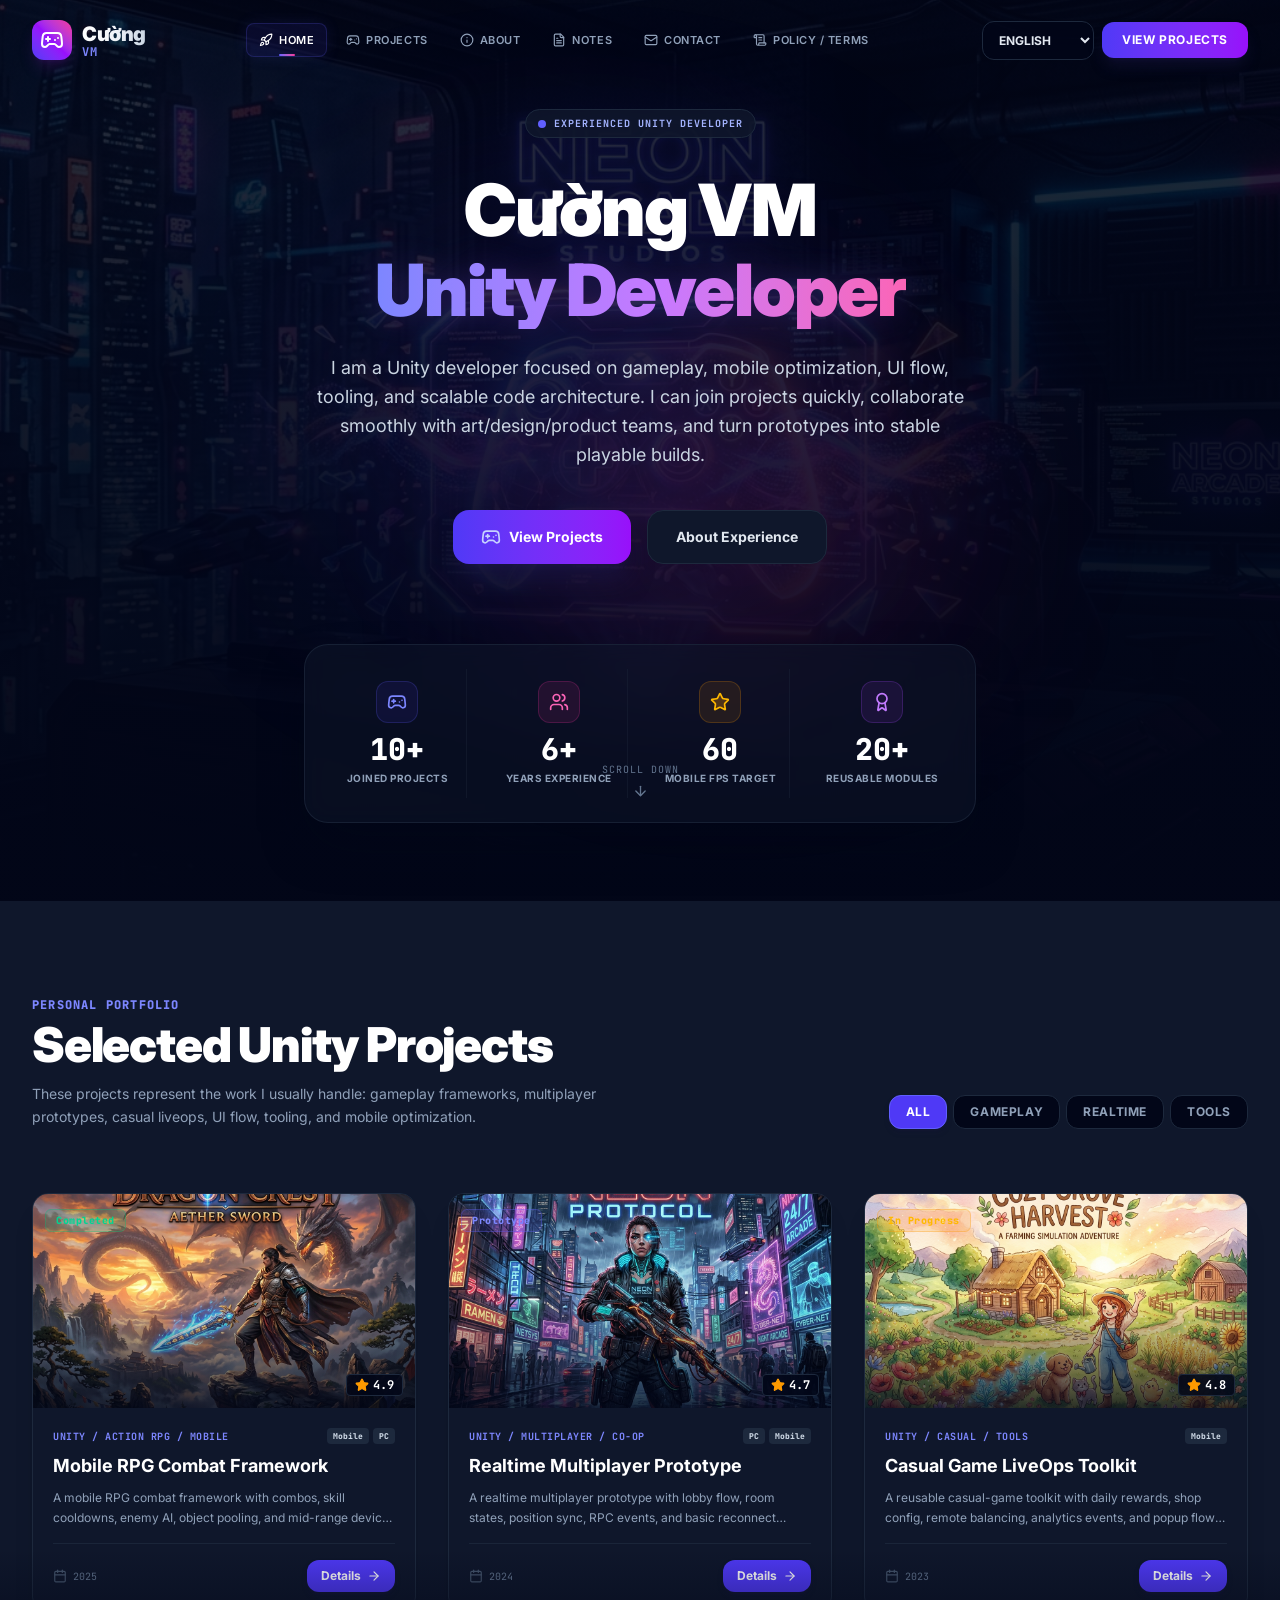
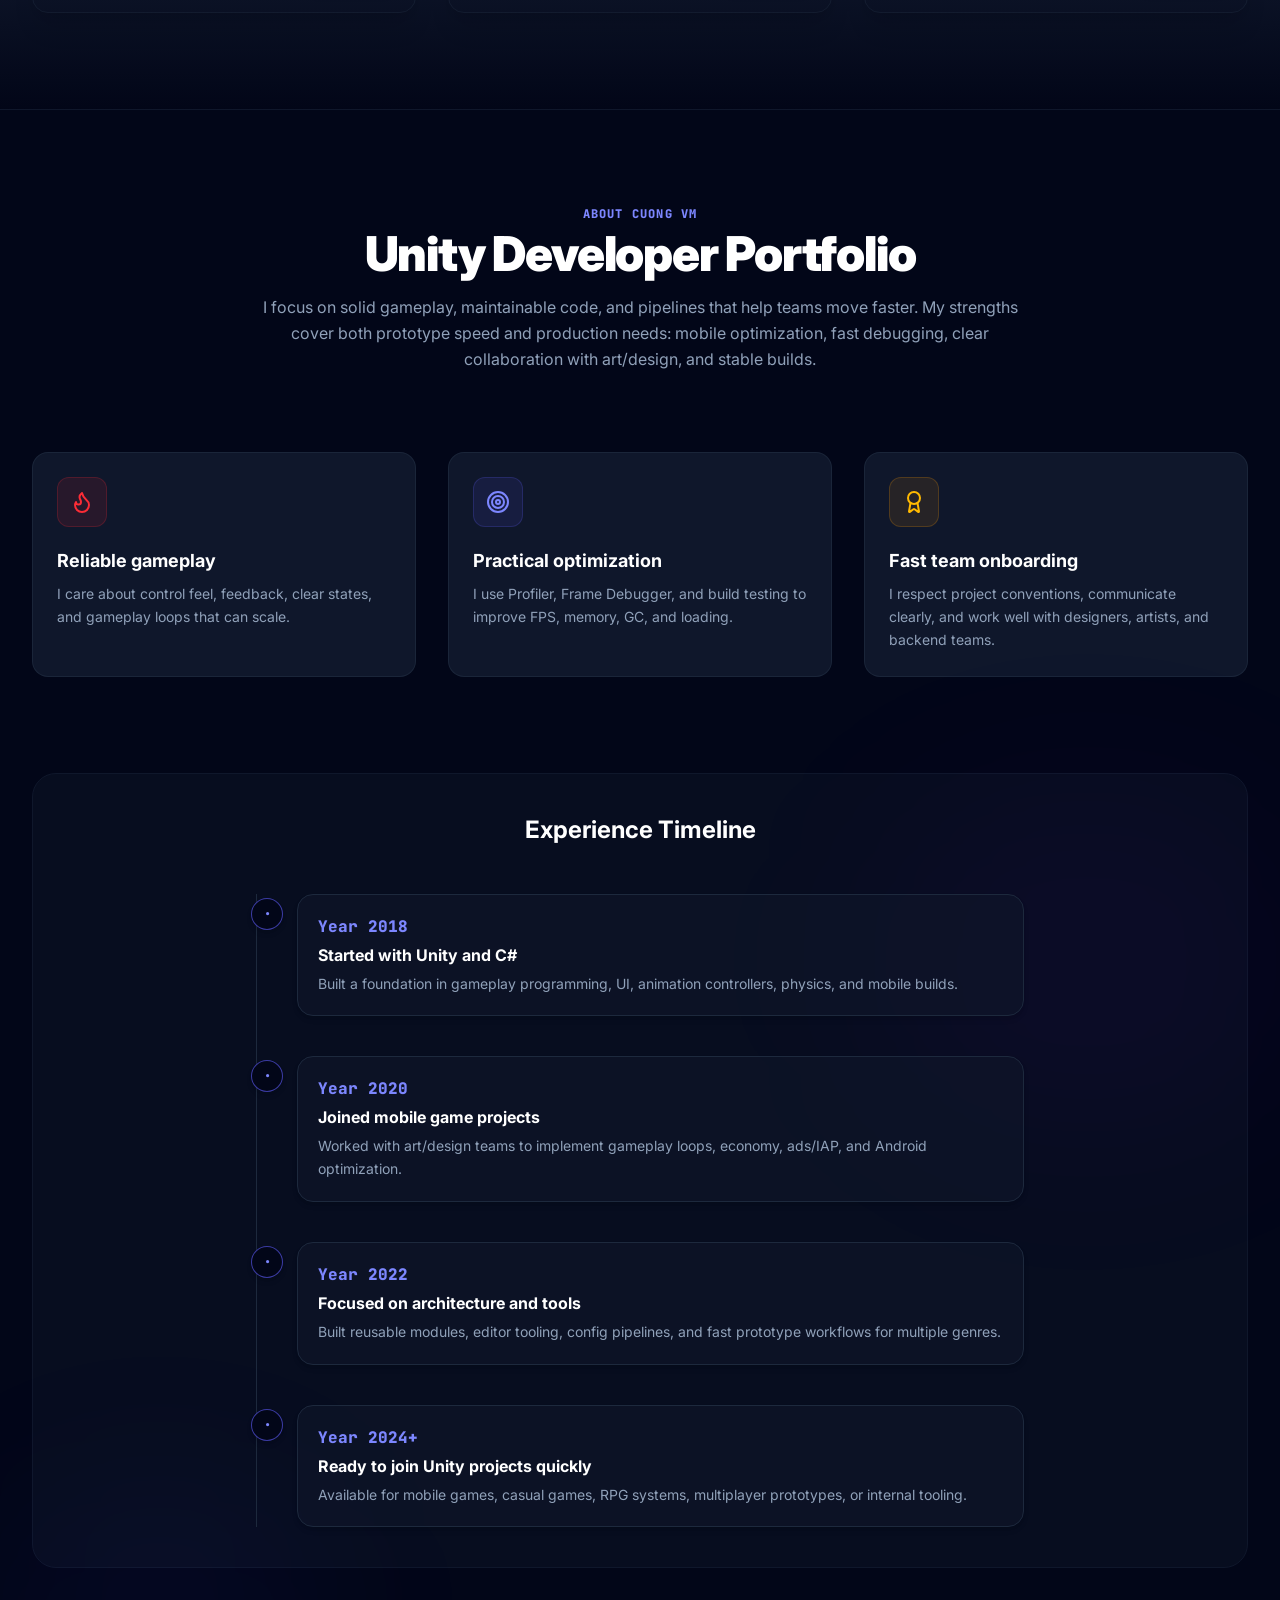
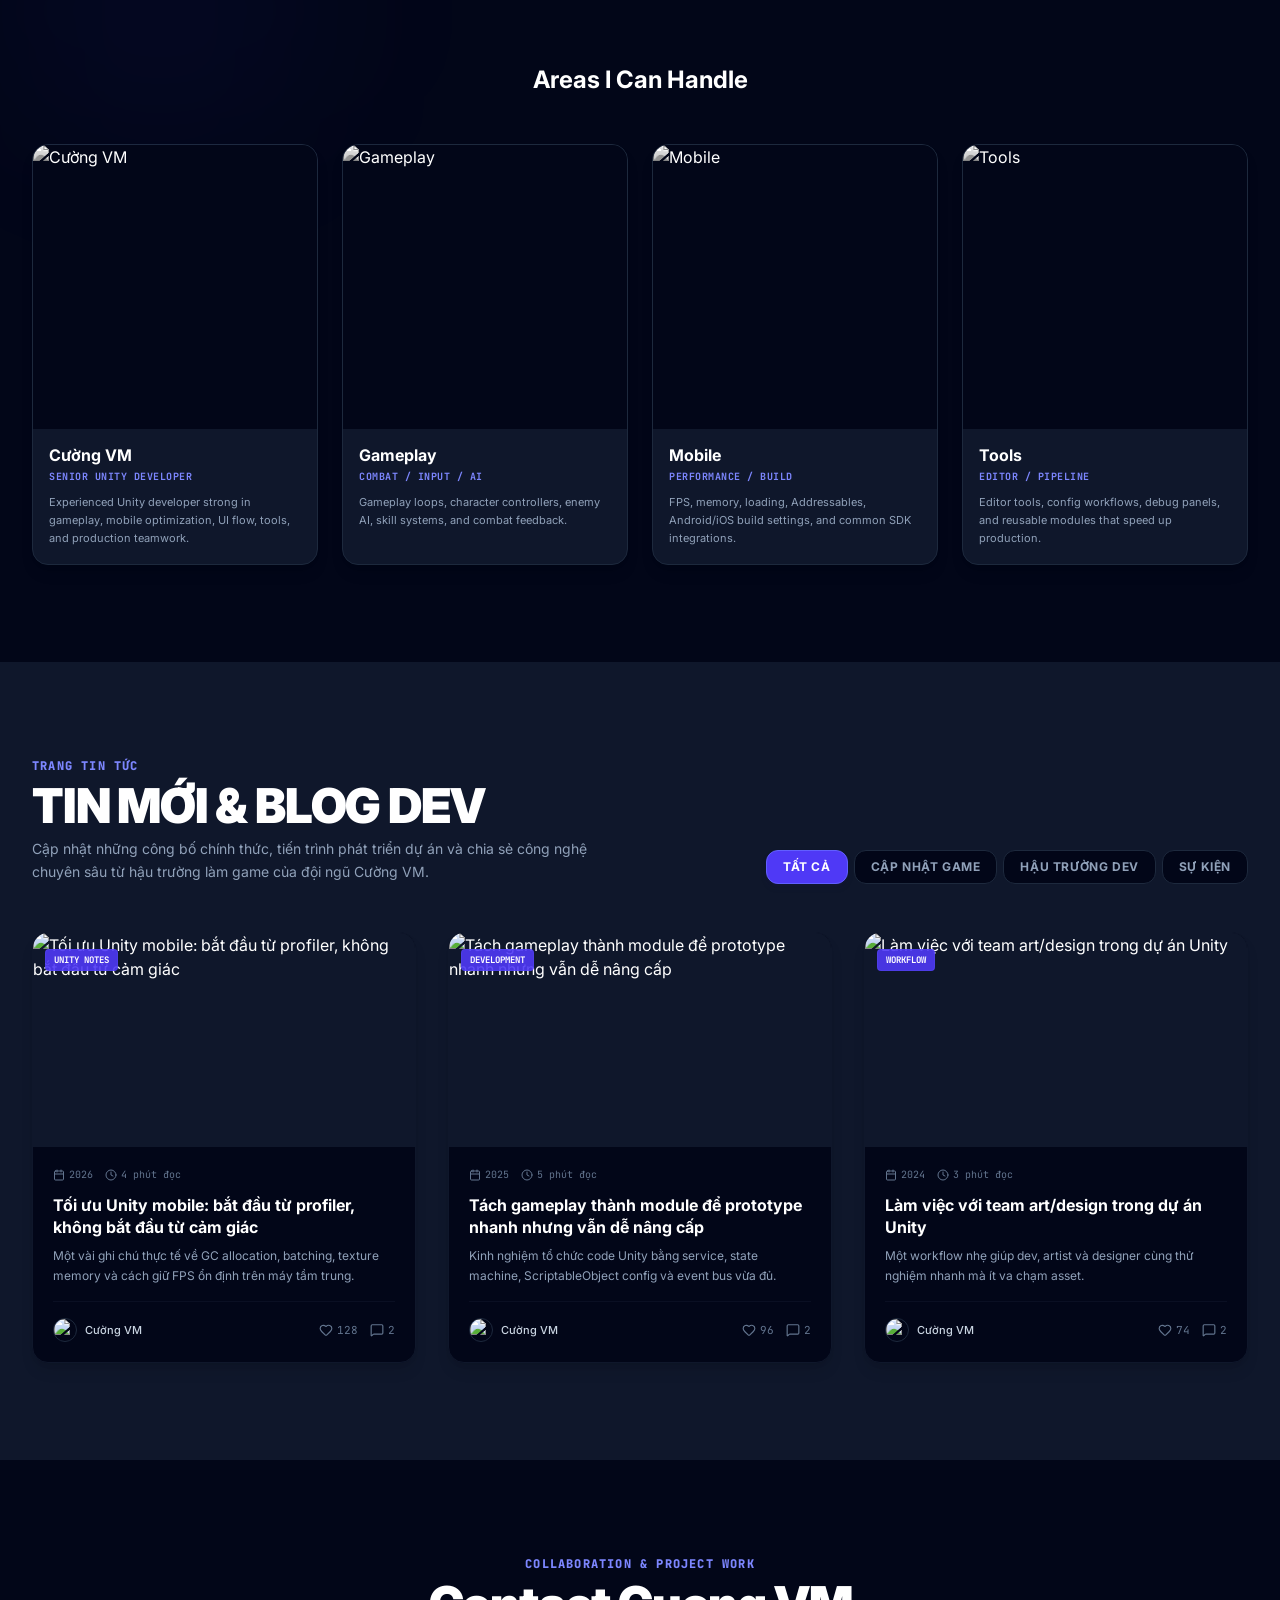
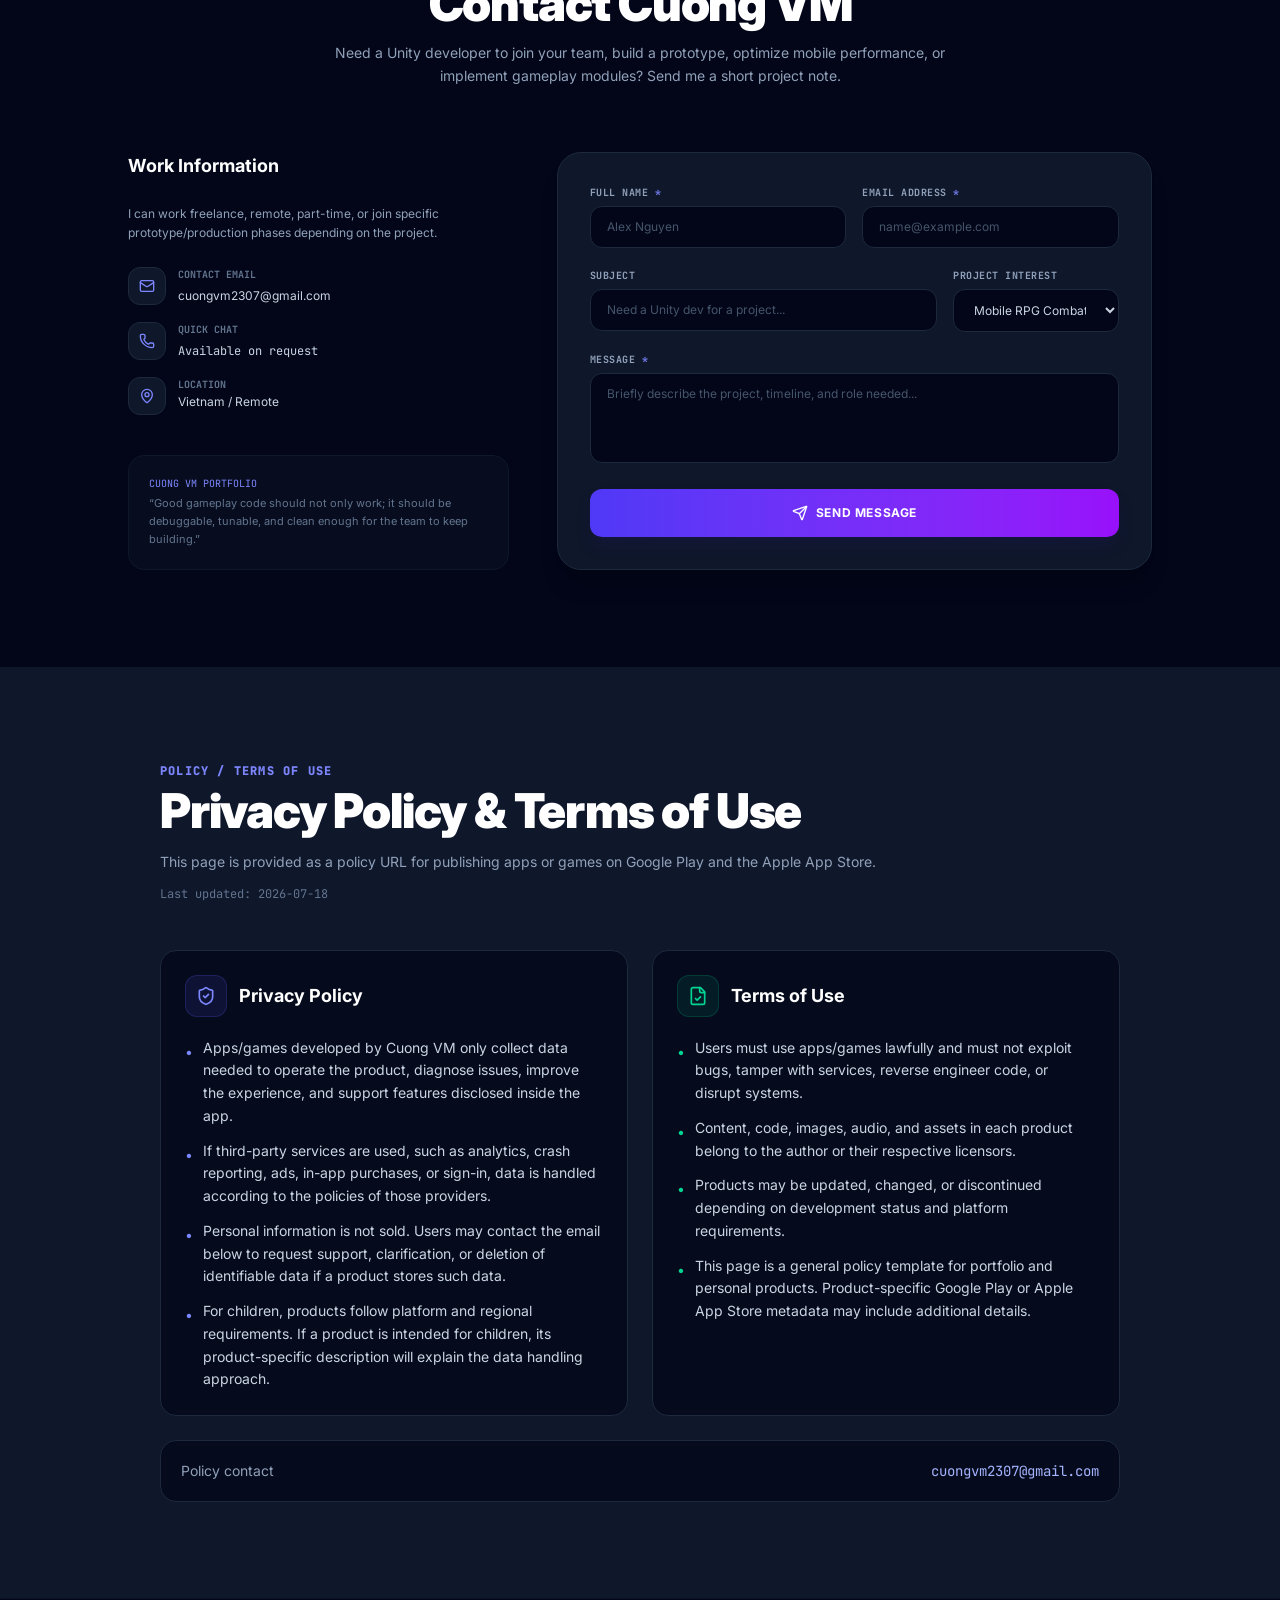
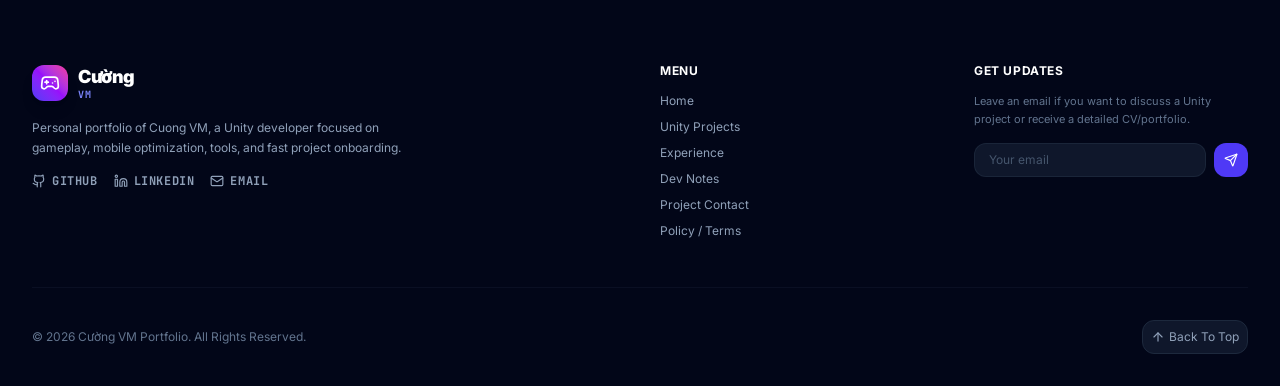
==== commit 64f8811c: "feat: add policy and terms section" ====
--- a/index.html
+++ b/index.html
@@ -4,8 +4,8 @@
     <meta charset="UTF-8" />
     <meta name="viewport" content="width=device-width, initial-scale=1.0" />
     <title>Cuong VM | Unity Developer Portfolio</title>
-    <script type="module" crossorigin src="/assets/index-BEGAPVBt.js"></script>
-    <link rel="stylesheet" crossorigin href="/assets/index-n4g-bPId.css" />
+    <script type="module" crossorigin src="/assets/index-KX-GdyIn.js"></script>
+    <link rel="stylesheet" crossorigin href="/assets/index-BXeZCTL5.css" />
   </head>
   <body>
     <div id="root"></div>
--- a/assets/index-BXeZCTL5.css
+++ b/assets/index-BXeZCTL5.css
@@ -0,0 +1 @@
+@import"https://fonts.googleapis.com/css2?family=Inter:wght@300;400;500;600;700;800;900&family=Space+Grotesk:wght@400;650;700&family=JetBrains+Mono:wght@400;500;750&display=swap";/*! tailwindcss v4.3.3 | MIT License | https://tailwindcss.com */@layer properties{@supports (((-webkit-hyphens:none)) and (not (margin-trim:inline))) or ((-moz-orient:inline) and (not (color:rgb(from red r g b)))){*,:before,:after,::backdrop{--tw-translate-x:0;--tw-translate-y:0;--tw-translate-z:0;--tw-scale-x:1;--tw-scale-y:1;--tw-scale-z:1;--tw-rotate-x:initial;--tw-rotate-y:initial;--tw-rotate-z:initial;--tw-skew-x:initial;--tw-skew-y:initial;--tw-space-y-reverse:0;--tw-border-style:solid;--tw-gradient-position:initial;--tw-gradient-from:#0000;--tw-gradient-via:#0000;--tw-gradient-to:#0000;--tw-gradient-stops:initial;--tw-gradient-via-stops:initial;--tw-gradient-from-position:0%;--tw-gradient-via-position:50%;--tw-gradient-to-position:100%;--tw-leading:initial;--tw-font-weight:initial;--tw-tracking:initial;--tw-shadow:0 0 #0000;--tw-shadow-color:initial;--tw-shadow-alpha:100%;--tw-inset-shadow:0 0 #0000;--tw-inset-shadow-color:initial;--tw-inset-shadow-alpha:100%;--tw-ring-color:initial;--tw-ring-shadow:0 0 #0000;--tw-inset-ring-color:initial;--tw-inset-ring-shadow:0 0 #0000;--tw-ring-inset:initial;--tw-ring-offset-width:0px;--tw-ring-offset-color:#fff;--tw-ring-offset-shadow:0 0 #0000;--tw-blur:initial;--tw-brightness:initial;--tw-contrast:initial;--tw-grayscale:initial;--tw-hue-rotate:initial;--tw-invert:initial;--tw-opacity:initial;--tw-saturate:initial;--tw-sepia:initial;--tw-drop-shadow:initial;--tw-drop-shadow-color:initial;--tw-drop-shadow-alpha:100%;--tw-drop-shadow-size:initial;--tw-backdrop-blur:initial;--tw-backdrop-brightness:initial;--tw-backdrop-contrast:initial;--tw-backdrop-grayscale:initial;--tw-backdrop-hue-rotate:initial;--tw-backdrop-invert:initial;--tw-backdrop-opacity:initial;--tw-backdrop-saturate:initial;--tw-backdrop-sepia:initial;--tw-duration:initial}}}@layer theme{:root,:host{--font-sans:"Inter", system-ui, -apple-system, sans-serif;--font-mono:"JetBrains Mono", monospace;--color-red-400:oklch(70.4% .191 22.216);--color-red-500:oklch(63.7% .237 25.331);--color-red-600:oklch(57.7% .245 27.325);--color-red-900:oklch(39.6% .141 25.723);--color-red-950:oklch(25.8% .092 26.042);--color-amber-400:oklch(82.8% .189 84.429);--color-amber-500:oklch(76.9% .188 70.08);--color-amber-600:oklch(66.6% .179 58.318);--color-amber-950:oklch(27.9% .077 45.635);--color-green-400:oklch(79.2% .209 151.711);--color-emerald-400:oklch(76.5% .177 163.223);--color-emerald-500:oklch(69.6% .17 162.48);--color-emerald-600:oklch(59.6% .145 163.225);--color-emerald-900:oklch(37.8% .077 168.94);--color-emerald-950:oklch(26.2% .051 172.552);--color-blue-300:oklch(80.9% .105 251.813);--color-blue-400:oklch(70.7% .165 254.624);--color-blue-500:oklch(62.3% .214 259.815);--color-blue-950:oklch(28.2% .091 267.935);--color-indigo-200:oklch(87% .065 274.039);--color-indigo-300:oklch(78.5% .115 274.713);--color-indigo-400:oklch(67.3% .182 276.935);--color-indigo-500:oklch(58.5% .233 277.117);--color-indigo-600:oklch(51.1% .262 276.966);--color-indigo-800:oklch(39.8% .195 277.366);--color-indigo-900:oklch(35.9% .144 278.697);--color-indigo-950:oklch(25.7% .09 281.288);--color-purple-400:oklch(71.4% .203 305.504);--color-purple-500:oklch(62.7% .265 303.9);--color-purple-600:oklch(55.8% .288 302.321);--color-purple-800:oklch(43.8% .218 303.724);--color-purple-900:oklch(38.1% .176 304.987);--color-pink-400:oklch(71.8% .202 349.761);--color-pink-500:oklch(65.6% .241 354.308);--color-pink-600:oklch(59.2% .249 .584);--color-pink-900:oklch(40.8% .153 2.432);--color-pink-950:oklch(28.4% .109 3.907);--color-rose-500:oklch(64.5% .246 16.439);--color-slate-100:oklch(96.8% .007 247.896);--color-slate-200:oklch(92.9% .013 255.508);--color-slate-300:oklch(86.9% .022 252.894);--color-slate-400:oklch(70.4% .04 256.788);--color-slate-500:oklch(55.4% .046 257.417);--color-slate-600:oklch(44.6% .043 257.281);--color-slate-700:oklch(37.2% .044 257.287);--color-slate-800:oklch(27.9% .041 260.031);--color-slate-900:oklch(20.8% .042 265.755);--color-slate-950:oklch(12.9% .042 264.695);--color-black:#000;--color-white:#fff;--spacing:.25rem;--container-sm:24rem;--container-md:28rem;--container-lg:32rem;--container-xl:36rem;--container-2xl:42rem;--container-3xl:48rem;--container-4xl:56rem;--container-5xl:64rem;--container-7xl:80rem;--text-xs:.75rem;--text-xs--line-height:calc(1 / .75);--text-sm:.875rem;--text-sm--line-height:calc(1.25 / .875);--text-base:1rem;--text-base--line-height: 1.5 ;--text-lg:1.125rem;--text-lg--line-height:calc(1.75 / 1.125);--text-xl:1.25rem;--text-xl--line-height:calc(1.75 / 1.25);--text-2xl:1.5rem;--text-2xl--line-height:calc(2 / 1.5);--text-3xl:1.875rem;--text-3xl--line-height: 1.2 ;--text-4xl:2.25rem;--text-4xl--line-height:calc(2.5 / 2.25);--text-5xl:3rem;--text-5xl--line-height:1;--text-6xl:3.75rem;--text-6xl--line-height:1;--text-7xl:4.5rem;--text-7xl--line-height:1;--font-weight-normal:400;--font-weight-medium:500;--font-weight-semibold:600;--font-weight-bold:700;--font-weight-black:900;--tracking-tight:-.025em;--tracking-wide:.025em;--tracking-wider:.05em;--tracking-widest:.1em;--leading-tight:1.25;--leading-snug:1.375;--leading-relaxed:1.625;--radius-md:.375rem;--radius-lg:.5rem;--radius-xl:.75rem;--radius-2xl:1rem;--radius-3xl:1.5rem;--drop-shadow-md:0 3px 3px #0000001f;--animate-spin:spin 1s linear infinite;--animate-ping:ping 1s cubic-bezier(0, 0, .2, 1) infinite;--animate-pulse:pulse 2s cubic-bezier(.4, 0, .6, 1) infinite;--animate-bounce:bounce 1s infinite;--blur-md:12px;--blur-lg:16px;--aspect-video:16 / 9;--default-transition-duration:.15s;--default-transition-timing-function:cubic-bezier(.4, 0, .2, 1);--default-font-family:var(--font-sans);--default-mono-font-family:var(--font-mono)}}@layer base{*,:after,:before,::backdrop{box-sizing:border-box;border:0 solid;margin:0;padding:0}::file-selector-button{box-sizing:border-box;border:0 solid;margin:0;padding:0}html,:host{-webkit-text-size-adjust:100%;-moz-tab-size:4;tab-size:4;line-height:1.5;font-family:var(--default-font-family,-apple-system, BlinkMacSystemFont, "Segoe UI", Roboto, "Helvetica Neue", "Noto Sans", Arial, sans-serif, "Apple Color Emoji", "Segoe UI Emoji", "Segoe UI Symbol", "Noto Color Emoji");font-feature-settings:var(--default-font-feature-settings,normal);font-variation-settings:var(--default-font-variation-settings,normal);-webkit-tap-highlight-color:transparent}hr{height:0;color:inherit;border-top-width:1px}abbr:where([title]){-webkit-text-decoration:underline dotted;text-decoration:underline dotted}h1,h2,h3,h4,h5,h6{font-size:inherit;font-weight:inherit}a{color:inherit;-webkit-text-decoration:inherit;text-decoration:inherit}b,strong{font-weight:bolder}code,kbd,samp,pre{font-family:var(--default-mono-font-family,ui-monospace, SFMono-Regular, Menlo, Monaco, Consolas, "Liberation Mono", "Courier New", monospace);font-feature-settings:var(--default-mono-font-feature-settings,normal);font-variation-settings:var(--default-mono-font-variation-settings,normal);font-size:1em}small{font-size:80%}sub,sup{vertical-align:baseline;font-size:75%;line-height:0;position:relative}sub{bottom:-.25em}sup{top:-.5em}table{text-indent:0;border-color:inherit;border-collapse:collapse}:-moz-focusring:where(:not(iframe)){outline:auto}progress{vertical-align:baseline}summary{display:list-item}ol,ul,menu{list-style:none}img,svg,video,canvas,audio,iframe,embed,object{vertical-align:middle;display:block}img,video{max-width:100%;height:auto}button,input,select,optgroup,textarea{font:inherit;font-feature-settings:inherit;font-variation-settings:inherit;letter-spacing:inherit;color:inherit;opacity:1;background-color:#0000;border-radius:0}::file-selector-button{font:inherit;font-feature-settings:inherit;font-variation-settings:inherit;letter-spacing:inherit;color:inherit;opacity:1;background-color:#0000;border-radius:0}:where(select:is([multiple],[size])) optgroup{font-weight:bolder}:where(select:is([multiple],[size])) optgroup option{padding-inline-start:20px}::file-selector-button{margin-inline-end:4px}::placeholder{opacity:1}@supports (not ((-webkit-appearance:-apple-pay-button))) or (contain-intrinsic-size:1px){::placeholder{color:currentColor}@supports (color:color-mix(in lab,red,red)){::placeholder{color:color-mix(in oklab,currentcolor 50%,transparent)}}}textarea{resize:vertical}::-webkit-search-decoration{-webkit-appearance:none}::-webkit-date-and-time-value{min-height:1lh;text-align:inherit}::-webkit-datetime-edit{display:inline-flex}::-webkit-datetime-edit-fields-wrapper{padding:0}::-webkit-datetime-edit{padding-block:0}::-webkit-datetime-edit-year-field{padding-block:0}::-webkit-datetime-edit-month-field{padding-block:0}::-webkit-datetime-edit-day-field{padding-block:0}::-webkit-datetime-edit-hour-field{padding-block:0}::-webkit-datetime-edit-minute-field{padding-block:0}::-webkit-datetime-edit-second-field{padding-block:0}::-webkit-datetime-edit-millisecond-field{padding-block:0}::-webkit-datetime-edit-meridiem-field{padding-block:0}::-webkit-calendar-picker-indicator{line-height:1}:-moz-ui-invalid{box-shadow:none}button,input:where([type=button],[type=reset],[type=submit]){-webkit-appearance:button;-moz-appearance:button;appearance:button}::file-selector-button{-webkit-appearance:button;-moz-appearance:button;appearance:button}::-webkit-inner-spin-button{height:auto}::-webkit-outer-spin-button{height:auto}[hidden]:where(:not([hidden=until-found])){display:none!important}}@layer components;@layer utilities{.pointer-events-none{pointer-events:none}.visible{visibility:visible}.sr-only{clip-path:inset(50%);white-space:nowrap;border-width:0;width:1px;height:1px;margin:-1px;padding:0;position:absolute;overflow:hidden}.absolute{position:absolute}.fixed{position:fixed}.relative{position:relative}.inset-0{top:0;right:0;bottom:0;left:0}.inset-x-0{inset-inline:0}.top-0{top:0}.top-1{top:var(--spacing)}.top-1\/3{top:33.3333%}.top-1\/4{top:25%}.top-3{top:calc(var(--spacing) * 3)}.top-4{top:calc(var(--spacing) * 4)}.top-\[65px\]{top:65px}.right-0{right:0}.right-1\/4{right:25%}.right-3{right:calc(var(--spacing) * 3)}.right-4{right:calc(var(--spacing) * 4)}.right-6{right:calc(var(--spacing) * 6)}.bottom-0{bottom:0}.bottom-1{bottom:var(--spacing)}.bottom-1\/4{bottom:25%}.bottom-3{bottom:calc(var(--spacing) * 3)}.bottom-6{bottom:calc(var(--spacing) * 6)}.-left-\[30px\]{left:-30px}.left-0{left:0}.left-1\/2{left:50%}.left-1\/4{left:25%}.left-3{left:calc(var(--spacing) * 3)}.left-6{left:calc(var(--spacing) * 6)}.left-\[5\%\]{left:5%}.left-\[15\%\]{left:15%}.z-0{z-index:0}.z-10{z-index:10}.z-20{z-index:20}.z-40{z-index:40}.z-50{z-index:50}.mx-auto{margin-inline:auto}.my-8{margin-block:calc(var(--spacing) * 8)}.-mt-1{margin-top:calc(var(--spacing) * -1)}.mt-0\.5{margin-top:calc(var(--spacing) * .5)}.mt-1{margin-top:var(--spacing)}.mt-1\.5{margin-top:calc(var(--spacing) * 1.5)}.mt-2{margin-top:calc(var(--spacing) * 2)}.mt-2\.5{margin-top:calc(var(--spacing) * 2.5)}.mt-3{margin-top:calc(var(--spacing) * 3)}.mt-3\.5{margin-top:calc(var(--spacing) * 3.5)}.mt-4{margin-top:calc(var(--spacing) * 4)}.mt-6{margin-top:calc(var(--spacing) * 6)}.mt-8{margin-top:calc(var(--spacing) * 8)}.mt-10{margin-top:calc(var(--spacing) * 10)}.mt-auto{margin-top:auto}.mb-0\.5{margin-bottom:calc(var(--spacing) * .5)}.mb-1{margin-bottom:var(--spacing)}.mb-1\.5{margin-bottom:calc(var(--spacing) * 1.5)}.mb-2{margin-bottom:calc(var(--spacing) * 2)}.mb-3{margin-bottom:calc(var(--spacing) * 3)}.mb-4{margin-bottom:calc(var(--spacing) * 4)}.mb-5{margin-bottom:calc(var(--spacing) * 5)}.mb-6{margin-bottom:calc(var(--spacing) * 6)}.mb-8{margin-bottom:calc(var(--spacing) * 8)}.mb-10{margin-bottom:calc(var(--spacing) * 10)}.mb-12{margin-bottom:calc(var(--spacing) * 12)}.mb-16{margin-bottom:calc(var(--spacing) * 16)}.mb-20{margin-bottom:calc(var(--spacing) * 20)}.mb-24{margin-bottom:calc(var(--spacing) * 24)}.-ml-6{margin-left:calc(var(--spacing) * -6)}.line-clamp-1{-webkit-line-clamp:1;-webkit-box-orient:vertical;display:-webkit-box;overflow:hidden}.line-clamp-2{-webkit-line-clamp:2;-webkit-box-orient:vertical;display:-webkit-box;overflow:hidden}.line-clamp-3{-webkit-line-clamp:3;-webkit-box-orient:vertical;display:-webkit-box;overflow:hidden}.block{display:block}.flex{display:flex}.grid{display:grid}.hidden{display:none}.inline-block{display:inline-block}.inline-flex{display:inline-flex}.aspect-square{aspect-ratio:1}.aspect-video{aspect-ratio:var(--aspect-video)}.h-0\.5{height:calc(var(--spacing) * .5)}.h-1{height:var(--spacing)}.h-2{height:calc(var(--spacing) * 2)}.h-2\.5{height:calc(var(--spacing) * 2.5)}.h-3{height:calc(var(--spacing) * 3)}.h-3\.5{height:calc(var(--spacing) * 3.5)}.h-4{height:calc(var(--spacing) * 4)}.h-4\.5{height:calc(var(--spacing) * 4.5)}.h-5{height:calc(var(--spacing) * 5)}.h-6{height:calc(var(--spacing) * 6)}.h-8{height:calc(var(--spacing) * 8)}.h-10{height:calc(var(--spacing) * 10)}.h-12{height:calc(var(--spacing) * 12)}.h-14{height:calc(var(--spacing) * 14)}.h-16{height:calc(var(--spacing) * 16)}.h-32{height:calc(var(--spacing) * 32)}.h-40{height:calc(var(--spacing) * 40)}.h-48{height:calc(var(--spacing) * 48)}.h-64{height:calc(var(--spacing) * 64)}.h-\[25vh\]{height:25vh}.h-\[30vh\]{height:30vh}.h-\[35vh\]{height:35vh}.h-\[40vh\]{height:40vh}.h-\[400px\]{height:400px}.h-full{height:100%}.max-h-\[30vh\]{max-height:30vh}.max-h-\[60vh\]{max-height:60vh}.max-h-\[65vh\]{max-height:65vh}.min-h-screen{min-height:100vh}.w-2{width:calc(var(--spacing) * 2)}.w-2\.5{width:calc(var(--spacing) * 2.5)}.w-3{width:calc(var(--spacing) * 3)}.w-3\.5{width:calc(var(--spacing) * 3.5)}.w-4{width:calc(var(--spacing) * 4)}.w-4\.5{width:calc(var(--spacing) * 4.5)}.w-5{width:calc(var(--spacing) * 5)}.w-6{width:calc(var(--spacing) * 6)}.w-8{width:calc(var(--spacing) * 8)}.w-10{width:calc(var(--spacing) * 10)}.w-12{width:calc(var(--spacing) * 12)}.w-14{width:calc(var(--spacing) * 14)}.w-16{width:calc(var(--spacing) * 16)}.w-\[25vw\]{width:25vw}.w-\[30vw\]{width:30vw}.w-\[35vw\]{width:35vw}.w-\[40vw\]{width:40vw}.w-fit{width:fit-content}.w-full{width:100%}.max-w-2xl{max-width:var(--container-2xl)}.max-w-3xl{max-width:var(--container-3xl)}.max-w-4xl{max-width:var(--container-4xl)}.max-w-5xl{max-width:var(--container-5xl)}.max-w-7xl{max-width:var(--container-7xl)}.max-w-\[100px\]{max-width:100px}.max-w-lg{max-width:var(--container-lg)}.max-w-md{max-width:var(--container-md)}.max-w-none{max-width:none}.max-w-sm{max-width:var(--container-sm)}.max-w-xl{max-width:var(--container-xl)}.flex-1{flex:1}.shrink-0{flex-shrink:0}.grow{flex-grow:1}.-translate-x-1\/2{--tw-translate-x: -50% ;translate:var(--tw-translate-x) var(--tw-translate-y)}.scale-100{--tw-scale-x:100%;--tw-scale-y:100%;--tw-scale-z:100%;scale:var(--tw-scale-x) var(--tw-scale-y)}.scale-105{--tw-scale-x:105%;--tw-scale-y:105%;--tw-scale-z:105%;scale:var(--tw-scale-x) var(--tw-scale-y)}.transform{transform:var(--tw-rotate-x,) var(--tw-rotate-y,) var(--tw-rotate-z,) var(--tw-skew-x,) var(--tw-skew-y,)}.animate-bounce{animation:var(--animate-bounce)}.animate-ping{animation:var(--animate-ping)}.animate-pulse{animation:var(--animate-pulse)}.animate-spin{animation:var(--animate-spin)}.cursor-not-allowed{cursor:not-allowed}.cursor-pointer{cursor:pointer}.resize{resize:both}.resize-none{resize:none}.grid-cols-1{grid-template-columns:repeat(1,minmax(0,1fr))}.grid-cols-2{grid-template-columns:repeat(2,minmax(0,1fr))}.grid-cols-3{grid-template-columns:repeat(3,minmax(0,1fr))}.grid-cols-4{grid-template-columns:repeat(4,minmax(0,1fr))}.flex-col{flex-direction:column}.flex-wrap{flex-wrap:wrap}.items-center{align-items:center}.items-start{align-items:flex-start}.justify-between{justify-content:space-between}.justify-center{justify-content:center}.gap-0\.5{gap:calc(var(--spacing) * .5)}.gap-1{gap:var(--spacing)}.gap-1\.5{gap:calc(var(--spacing) * 1.5)}.gap-2{gap:calc(var(--spacing) * 2)}.gap-2\.5{gap:calc(var(--spacing) * 2.5)}.gap-3{gap:calc(var(--spacing) * 3)}.gap-3\.5{gap:calc(var(--spacing) * 3.5)}.gap-4{gap:calc(var(--spacing) * 4)}.gap-5{gap:calc(var(--spacing) * 5)}.gap-6{gap:calc(var(--spacing) * 6)}.gap-8{gap:calc(var(--spacing) * 8)}.gap-10{gap:calc(var(--spacing) * 10)}.gap-12{gap:calc(var(--spacing) * 12)}:where(.space-y-1\.5>:not(:last-child)){--tw-space-y-reverse:0;margin-block-start:calc(calc(var(--spacing) * 1.5) * var(--tw-space-y-reverse));margin-block-end:calc(calc(var(--spacing) * 1.5) * calc(1 - var(--tw-space-y-reverse)))}:where(.space-y-2>:not(:last-child)){--tw-space-y-reverse:0;margin-block-start:calc(calc(var(--spacing) * 2) * var(--tw-space-y-reverse));margin-block-end:calc(calc(var(--spacing) * 2) * calc(1 - var(--tw-space-y-reverse)))}:where(.space-y-2\.5>:not(:last-child)){--tw-space-y-reverse:0;margin-block-start:calc(calc(var(--spacing) * 2.5) * var(--tw-space-y-reverse));margin-block-end:calc(calc(var(--spacing) * 2.5) * calc(1 - var(--tw-space-y-reverse)))}:where(.space-y-3>:not(:last-child)){--tw-space-y-reverse:0;margin-block-start:calc(calc(var(--spacing) * 3) * var(--tw-space-y-reverse));margin-block-end:calc(calc(var(--spacing) * 3) * calc(1 - var(--tw-space-y-reverse)))}:where(.space-y-3\.5>:not(:last-child)){--tw-space-y-reverse:0;margin-block-start:calc(calc(var(--spacing) * 3.5) * var(--tw-space-y-reverse));margin-block-end:calc(calc(var(--spacing) * 3.5) * calc(1 - var(--tw-space-y-reverse)))}:where(.space-y-4>:not(:last-child)){--tw-space-y-reverse:0;margin-block-start:calc(calc(var(--spacing) * 4) * var(--tw-space-y-reverse));margin-block-end:calc(calc(var(--spacing) * 4) * calc(1 - var(--tw-space-y-reverse)))}:where(.space-y-5>:not(:last-child)){--tw-space-y-reverse:0;margin-block-start:calc(calc(var(--spacing) * 5) * var(--tw-space-y-reverse));margin-block-end:calc(calc(var(--spacing) * 5) * calc(1 - var(--tw-space-y-reverse)))}:where(.space-y-6>:not(:last-child)){--tw-space-y-reverse:0;margin-block-start:calc(calc(var(--spacing) * 6) * var(--tw-space-y-reverse));margin-block-end:calc(calc(var(--spacing) * 6) * calc(1 - var(--tw-space-y-reverse)))}:where(.space-y-10>:not(:last-child)){--tw-space-y-reverse:0;margin-block-start:calc(calc(var(--spacing) * 10) * var(--tw-space-y-reverse));margin-block-end:calc(calc(var(--spacing) * 10) * calc(1 - var(--tw-space-y-reverse)))}.truncate{text-overflow:ellipsis;white-space:nowrap;overflow:hidden}.overflow-hidden{overflow:hidden}.overflow-x-auto{overflow-x:auto}.overflow-y-auto{overflow-y:auto}.scroll-smooth{scroll-behavior:smooth}.rounded{border-radius:.25rem}.rounded-2xl{border-radius:var(--radius-2xl)}.rounded-3xl{border-radius:var(--radius-3xl)}.rounded-full{border-radius:3.40282e38px}.rounded-lg{border-radius:var(--radius-lg)}.rounded-md{border-radius:var(--radius-md)}.rounded-xl{border-radius:var(--radius-xl)}.border{border-style:var(--tw-border-style);border-width:1px}.border-2{border-style:var(--tw-border-style);border-width:2px}.border-t{border-top-style:var(--tw-border-style);border-top-width:1px}.border-r{border-right-style:var(--tw-border-style);border-right-width:1px}.border-b{border-bottom-style:var(--tw-border-style);border-bottom-width:1px}.border-b-2{border-bottom-style:var(--tw-border-style);border-bottom-width:2px}.border-l{border-left-style:var(--tw-border-style);border-left-width:1px}.border-dashed{--tw-border-style:dashed;border-style:dashed}.border-amber-500\/20{border-color:#f99c0033}@supports (color:color-mix(in lab,red,red)){.border-amber-500\/20{border-color:color-mix(in oklab,var(--color-amber-500) 20%,transparent)}}.border-amber-500\/30{border-color:#f99c004d}@supports (color:color-mix(in lab,red,red)){.border-amber-500\/30{border-color:color-mix(in oklab,var(--color-amber-500) 30%,transparent)}}.border-amber-600\/50{border-color:#dd740080}@supports (color:color-mix(in lab,red,red)){.border-amber-600\/50{border-color:color-mix(in oklab,var(--color-amber-600) 50%,transparent)}}.border-blue-500\/50{border-color:#3080ff80}@supports (color:color-mix(in lab,red,red)){.border-blue-500\/50{border-color:color-mix(in oklab,var(--color-blue-500) 50%,transparent)}}.border-emerald-500{border-color:var(--color-emerald-500)}.border-emerald-500\/20{border-color:#00bb7f33}@supports (color:color-mix(in lab,red,red)){.border-emerald-500\/20{border-color:color-mix(in oklab,var(--color-emerald-500) 20%,transparent)}}.border-emerald-500\/30{border-color:#00bb7f4d}@supports (color:color-mix(in lab,red,red)){.border-emerald-500\/30{border-color:color-mix(in oklab,var(--color-emerald-500) 30%,transparent)}}.border-emerald-900\/30{border-color:#004e3b4d}@supports (color:color-mix(in lab,red,red)){.border-emerald-900\/30{border-color:color-mix(in oklab,var(--color-emerald-900) 30%,transparent)}}.border-emerald-950\/50{border-color:#002c2280}@supports (color:color-mix(in lab,red,red)){.border-emerald-950\/50{border-color:color-mix(in oklab,var(--color-emerald-950) 50%,transparent)}}.border-indigo-500{border-color:var(--color-indigo-500)}.border-indigo-500\/20{border-color:#625fff33}@supports (color:color-mix(in lab,red,red)){.border-indigo-500\/20{border-color:color-mix(in oklab,var(--color-indigo-500) 20%,transparent)}}.border-indigo-500\/30{border-color:#625fff4d}@supports (color:color-mix(in lab,red,red)){.border-indigo-500\/30{border-color:color-mix(in oklab,var(--color-indigo-500) 30%,transparent)}}.border-indigo-500\/60{border-color:#625fff99}@supports (color:color-mix(in lab,red,red)){.border-indigo-500\/60{border-color:color-mix(in oklab,var(--color-indigo-500) 60%,transparent)}}.border-pink-500{border-color:var(--color-pink-500)}.border-pink-500\/20{border-color:#f6339a33}@supports (color:color-mix(in lab,red,red)){.border-pink-500\/20{border-color:color-mix(in oklab,var(--color-pink-500) 20%,transparent)}}.border-purple-500\/20{border-color:#ac4bff33}@supports (color:color-mix(in lab,red,red)){.border-purple-500\/20{border-color:color-mix(in oklab,var(--color-purple-500) 20%,transparent)}}.border-red-500\/20{border-color:#fb2c3633}@supports (color:color-mix(in lab,red,red)){.border-red-500\/20{border-color:color-mix(in oklab,var(--color-red-500) 20%,transparent)}}.border-red-500\/30{border-color:#fb2c364d}@supports (color:color-mix(in lab,red,red)){.border-red-500\/30{border-color:color-mix(in oklab,var(--color-red-500) 30%,transparent)}}.border-red-500\/80{border-color:#fb2c36cc}@supports (color:color-mix(in lab,red,red)){.border-red-500\/80{border-color:color-mix(in oklab,var(--color-red-500) 80%,transparent)}}.border-slate-700{border-color:var(--color-slate-700)}.border-slate-700\/50{border-color:#31415880}@supports (color:color-mix(in lab,red,red)){.border-slate-700\/50{border-color:color-mix(in oklab,var(--color-slate-700) 50%,transparent)}}.border-slate-700\/60{border-color:#31415899}@supports (color:color-mix(in lab,red,red)){.border-slate-700\/60{border-color:color-mix(in oklab,var(--color-slate-700) 60%,transparent)}}.border-slate-800{border-color:var(--color-slate-800)}.border-slate-800\/40{border-color:#1d293d66}@supports (color:color-mix(in lab,red,red)){.border-slate-800\/40{border-color:color-mix(in oklab,var(--color-slate-800) 40%,transparent)}}.border-slate-800\/60{border-color:#1d293d99}@supports (color:color-mix(in lab,red,red)){.border-slate-800\/60{border-color:color-mix(in oklab,var(--color-slate-800) 60%,transparent)}}.border-slate-800\/70{border-color:#1d293db3}@supports (color:color-mix(in lab,red,red)){.border-slate-800\/70{border-color:color-mix(in oklab,var(--color-slate-800) 70%,transparent)}}.border-slate-800\/80{border-color:#1d293dcc}@supports (color:color-mix(in lab,red,red)){.border-slate-800\/80{border-color:color-mix(in oklab,var(--color-slate-800) 80%,transparent)}}.border-slate-900{border-color:var(--color-slate-900)}.border-slate-900\/60{border-color:#0f172b99}@supports (color:color-mix(in lab,red,red)){.border-slate-900\/60{border-color:color-mix(in oklab,var(--color-slate-900) 60%,transparent)}}.border-slate-900\/80{border-color:#0f172bcc}@supports (color:color-mix(in lab,red,red)){.border-slate-900\/80{border-color:color-mix(in oklab,var(--color-slate-900) 80%,transparent)}}.border-slate-950{border-color:var(--color-slate-950)}.border-transparent{border-color:#0000}.border-white\/35{border-color:#ffffff59}@supports (color:color-mix(in lab,red,red)){.border-white\/35{border-color:color-mix(in oklab,var(--color-white) 35%,transparent)}}.border-t-white{border-top-color:var(--color-white)}.bg-amber-500\/10{background-color:#f99c001a}@supports (color:color-mix(in lab,red,red)){.bg-amber-500\/10{background-color:color-mix(in oklab,var(--color-amber-500) 10%,transparent)}}.bg-amber-500\/15{background-color:#f99c0026}@supports (color:color-mix(in lab,red,red)){.bg-amber-500\/15{background-color:color-mix(in oklab,var(--color-amber-500) 15%,transparent)}}.bg-amber-950\/20{background-color:#46190133}@supports (color:color-mix(in lab,red,red)){.bg-amber-950\/20{background-color:color-mix(in oklab,var(--color-amber-950) 20%,transparent)}}.bg-blue-500{background-color:var(--color-blue-500)}.bg-blue-950\/20{background-color:#16245633}@supports (color:color-mix(in lab,red,red)){.bg-blue-950\/20{background-color:color-mix(in oklab,var(--color-blue-950) 20%,transparent)}}.bg-emerald-500{background-color:var(--color-emerald-500)}.bg-emerald-500\/10{background-color:#00bb7f1a}@supports (color:color-mix(in lab,red,red)){.bg-emerald-500\/10{background-color:color-mix(in oklab,var(--color-emerald-500) 10%,transparent)}}.bg-emerald-500\/15{background-color:#00bb7f26}@supports (color:color-mix(in lab,red,red)){.bg-emerald-500\/15{background-color:color-mix(in oklab,var(--color-emerald-500) 15%,transparent)}}.bg-emerald-600{background-color:var(--color-emerald-600)}.bg-emerald-950\/10{background-color:#002c221a}@supports (color:color-mix(in lab,red,red)){.bg-emerald-950\/10{background-color:color-mix(in oklab,var(--color-emerald-950) 10%,transparent)}}.bg-emerald-950\/30{background-color:#002c224d}@supports (color:color-mix(in lab,red,red)){.bg-emerald-950\/30{background-color:color-mix(in oklab,var(--color-emerald-950) 30%,transparent)}}.bg-emerald-950\/40{background-color:#002c2266}@supports (color:color-mix(in lab,red,red)){.bg-emerald-950\/40{background-color:color-mix(in oklab,var(--color-emerald-950) 40%,transparent)}}.bg-indigo-500{background-color:var(--color-indigo-500)}.bg-indigo-500\/10{background-color:#625fff1a}@supports (color:color-mix(in lab,red,red)){.bg-indigo-500\/10{background-color:color-mix(in oklab,var(--color-indigo-500) 10%,transparent)}}.bg-indigo-500\/15{background-color:#625fff26}@supports (color:color-mix(in lab,red,red)){.bg-indigo-500\/15{background-color:color-mix(in oklab,var(--color-indigo-500) 15%,transparent)}}.bg-indigo-600{background-color:var(--color-indigo-600)}.bg-indigo-600\/5{background-color:#4f39f60d}@supports (color:color-mix(in lab,red,red)){.bg-indigo-600\/5{background-color:color-mix(in oklab,var(--color-indigo-600) 5%,transparent)}}.bg-indigo-600\/10{background-color:#4f39f61a}@supports (color:color-mix(in lab,red,red)){.bg-indigo-600\/10{background-color:color-mix(in oklab,var(--color-indigo-600) 10%,transparent)}}.bg-indigo-600\/20{background-color:#4f39f633}@supports (color:color-mix(in lab,red,red)){.bg-indigo-600\/20{background-color:color-mix(in oklab,var(--color-indigo-600) 20%,transparent)}}.bg-indigo-600\/90{background-color:#4f39f6e6}@supports (color:color-mix(in lab,red,red)){.bg-indigo-600\/90{background-color:color-mix(in oklab,var(--color-indigo-600) 90%,transparent)}}.bg-pink-500\/10{background-color:#f6339a1a}@supports (color:color-mix(in lab,red,red)){.bg-pink-500\/10{background-color:color-mix(in oklab,var(--color-pink-500) 10%,transparent)}}.bg-pink-600{background-color:var(--color-pink-600)}.bg-pink-950\/40{background-color:#51042466}@supports (color:color-mix(in lab,red,red)){.bg-pink-950\/40{background-color:color-mix(in oklab,var(--color-pink-950) 40%,transparent)}}.bg-purple-500\/10{background-color:#ac4bff1a}@supports (color:color-mix(in lab,red,red)){.bg-purple-500\/10{background-color:color-mix(in oklab,var(--color-purple-500) 10%,transparent)}}.bg-purple-600\/5{background-color:#9810fa0d}@supports (color:color-mix(in lab,red,red)){.bg-purple-600\/5{background-color:color-mix(in oklab,var(--color-purple-600) 5%,transparent)}}.bg-red-500{background-color:var(--color-red-500)}.bg-red-500\/10{background-color:#fb2c361a}@supports (color:color-mix(in lab,red,red)){.bg-red-500\/10{background-color:color-mix(in oklab,var(--color-red-500) 10%,transparent)}}.bg-red-500\/15{background-color:#fb2c3626}@supports (color:color-mix(in lab,red,red)){.bg-red-500\/15{background-color:color-mix(in oklab,var(--color-red-500) 15%,transparent)}}.bg-red-500\/20{background-color:#fb2c3633}@supports (color:color-mix(in lab,red,red)){.bg-red-500\/20{background-color:color-mix(in oklab,var(--color-red-500) 20%,transparent)}}.bg-red-600{background-color:var(--color-red-600)}.bg-red-950\/20{background-color:#46080933}@supports (color:color-mix(in lab,red,red)){.bg-red-950\/20{background-color:color-mix(in oklab,var(--color-red-950) 20%,transparent)}}.bg-slate-800{background-color:var(--color-slate-800)}.bg-slate-800\/80{background-color:#1d293dcc}@supports (color:color-mix(in lab,red,red)){.bg-slate-800\/80{background-color:color-mix(in oklab,var(--color-slate-800) 80%,transparent)}}.bg-slate-900{background-color:var(--color-slate-900)}.bg-slate-900\/40{background-color:#0f172b66}@supports (color:color-mix(in lab,red,red)){.bg-slate-900\/40{background-color:color-mix(in oklab,var(--color-slate-900) 40%,transparent)}}.bg-slate-900\/50{background-color:#0f172b80}@supports (color:color-mix(in lab,red,red)){.bg-slate-900\/50{background-color:color-mix(in oklab,var(--color-slate-900) 50%,transparent)}}.bg-slate-900\/60{background-color:#0f172b99}@supports (color:color-mix(in lab,red,red)){.bg-slate-900\/60{background-color:color-mix(in oklab,var(--color-slate-900) 60%,transparent)}}.bg-slate-900\/80{background-color:#0f172bcc}@supports (color:color-mix(in lab,red,red)){.bg-slate-900\/80{background-color:color-mix(in oklab,var(--color-slate-900) 80%,transparent)}}.bg-slate-950{background-color:var(--color-slate-950)}.bg-slate-950\/40{background-color:#02061866}@supports (color:color-mix(in lab,red,red)){.bg-slate-950\/40{background-color:color-mix(in oklab,var(--color-slate-950) 40%,transparent)}}.bg-slate-950\/50{background-color:#02061880}@supports (color:color-mix(in lab,red,red)){.bg-slate-950\/50{background-color:color-mix(in oklab,var(--color-slate-950) 50%,transparent)}}.bg-slate-950\/60{background-color:#02061899}@supports (color:color-mix(in lab,red,red)){.bg-slate-950\/60{background-color:color-mix(in oklab,var(--color-slate-950) 60%,transparent)}}.bg-slate-950\/70{background-color:#020618b3}@supports (color:color-mix(in lab,red,red)){.bg-slate-950\/70{background-color:color-mix(in oklab,var(--color-slate-950) 70%,transparent)}}.bg-slate-950\/80{background-color:#020618cc}@supports (color:color-mix(in lab,red,red)){.bg-slate-950\/80{background-color:color-mix(in oklab,var(--color-slate-950) 80%,transparent)}}.bg-slate-950\/85{background-color:#020618d9}@supports (color:color-mix(in lab,red,red)){.bg-slate-950\/85{background-color:color-mix(in oklab,var(--color-slate-950) 85%,transparent)}}.bg-slate-950\/90{background-color:#020618e6}@supports (color:color-mix(in lab,red,red)){.bg-slate-950\/90{background-color:color-mix(in oklab,var(--color-slate-950) 90%,transparent)}}.bg-slate-950\/95{background-color:#020618f2}@supports (color:color-mix(in lab,red,red)){.bg-slate-950\/95{background-color:color-mix(in oklab,var(--color-slate-950) 95%,transparent)}}.bg-transparent{background-color:#0000}.bg-gradient-to-b{--tw-gradient-position:to bottom in oklab;background-image:linear-gradient(var(--tw-gradient-stops))}.bg-gradient-to-r{--tw-gradient-position:to right in oklab;background-image:linear-gradient(var(--tw-gradient-stops))}.bg-gradient-to-t{--tw-gradient-position:to top in oklab;background-image:linear-gradient(var(--tw-gradient-stops))}.bg-gradient-to-tr{--tw-gradient-position:to top right in oklab;background-image:linear-gradient(var(--tw-gradient-stops))}.bg-\[linear-gradient\(to_right\,\#1e293b_1px\,transparent_1px\)\]{background-image:linear-gradient(90deg,#1e293b 1px,#0000 1px)}.from-indigo-400{--tw-gradient-from:var(--color-indigo-400);--tw-gradient-stops:var(--tw-gradient-via-stops,var(--tw-gradient-position), var(--tw-gradient-from) var(--tw-gradient-from-position), var(--tw-gradient-to) var(--tw-gradient-to-position))}.from-indigo-500{--tw-gradient-from:var(--color-indigo-500);--tw-gradient-stops:var(--tw-gradient-via-stops,var(--tw-gradient-position), var(--tw-gradient-from) var(--tw-gradient-from-position), var(--tw-gradient-to) var(--tw-gradient-to-position))}.from-indigo-600{--tw-gradient-from:var(--color-indigo-600);--tw-gradient-stops:var(--tw-gradient-via-stops,var(--tw-gradient-position), var(--tw-gradient-from) var(--tw-gradient-from-position), var(--tw-gradient-to) var(--tw-gradient-to-position))}.from-indigo-900\/10{--tw-gradient-from:#312c851a}@supports (color:color-mix(in lab,red,red)){.from-indigo-900\/10{--tw-gradient-from:color-mix(in oklab, var(--color-indigo-900) 10%, transparent)}}.from-indigo-900\/10{--tw-gradient-stops:var(--tw-gradient-via-stops,var(--tw-gradient-position), var(--tw-gradient-from) var(--tw-gradient-from-position), var(--tw-gradient-to) var(--tw-gradient-to-position))}.from-pink-500{--tw-gradient-from:var(--color-pink-500);--tw-gradient-stops:var(--tw-gradient-via-stops,var(--tw-gradient-position), var(--tw-gradient-from) var(--tw-gradient-from-position), var(--tw-gradient-to) var(--tw-gradient-to-position))}.from-slate-900{--tw-gradient-from:var(--color-slate-900);--tw-gradient-stops:var(--tw-gradient-via-stops,var(--tw-gradient-position), var(--tw-gradient-from) var(--tw-gradient-from-position), var(--tw-gradient-to) var(--tw-gradient-to-position))}.from-slate-950{--tw-gradient-from:var(--color-slate-950);--tw-gradient-stops:var(--tw-gradient-via-stops,var(--tw-gradient-position), var(--tw-gradient-from) var(--tw-gradient-from-position), var(--tw-gradient-to) var(--tw-gradient-to-position))}.from-slate-950\/70{--tw-gradient-from:#020618b3}@supports (color:color-mix(in lab,red,red)){.from-slate-950\/70{--tw-gradient-from:color-mix(in oklab, var(--color-slate-950) 70%, transparent)}}.from-slate-950\/70{--tw-gradient-stops:var(--tw-gradient-via-stops,var(--tw-gradient-position), var(--tw-gradient-from) var(--tw-gradient-from-position), var(--tw-gradient-to) var(--tw-gradient-to-position))}.from-slate-950\/80{--tw-gradient-from:#020618cc}@supports (color:color-mix(in lab,red,red)){.from-slate-950\/80{--tw-gradient-from:color-mix(in oklab, var(--color-slate-950) 80%, transparent)}}.from-slate-950\/80{--tw-gradient-stops:var(--tw-gradient-via-stops,var(--tw-gradient-position), var(--tw-gradient-from) var(--tw-gradient-from-position), var(--tw-gradient-to) var(--tw-gradient-to-position))}.from-white{--tw-gradient-from:var(--color-white);--tw-gradient-stops:var(--tw-gradient-via-stops,var(--tw-gradient-position), var(--tw-gradient-from) var(--tw-gradient-from-position), var(--tw-gradient-to) var(--tw-gradient-to-position))}.via-purple-400{--tw-gradient-via:var(--color-purple-400);--tw-gradient-via-stops:var(--tw-gradient-position), var(--tw-gradient-from) var(--tw-gradient-from-position), var(--tw-gradient-via) var(--tw-gradient-via-position), var(--tw-gradient-to) var(--tw-gradient-to-position);--tw-gradient-stops:var(--tw-gradient-via-stops)}.via-purple-600{--tw-gradient-via:var(--color-purple-600);--tw-gradient-via-stops:var(--tw-gradient-position), var(--tw-gradient-from) var(--tw-gradient-from-position), var(--tw-gradient-via) var(--tw-gradient-via-position), var(--tw-gradient-to) var(--tw-gradient-to-position);--tw-gradient-stops:var(--tw-gradient-via-stops)}.via-slate-100{--tw-gradient-via:var(--color-slate-100);--tw-gradient-via-stops:var(--tw-gradient-position), var(--tw-gradient-from) var(--tw-gradient-from-position), var(--tw-gradient-via) var(--tw-gradient-via-position), var(--tw-gradient-to) var(--tw-gradient-to-position);--tw-gradient-stops:var(--tw-gradient-via-stops)}.via-slate-900\/10{--tw-gradient-via:#0f172b1a}@supports (color:color-mix(in lab,red,red)){.via-slate-900\/10{--tw-gradient-via:color-mix(in oklab, var(--color-slate-900) 10%, transparent)}}.via-slate-900\/10{--tw-gradient-via-stops:var(--tw-gradient-position), var(--tw-gradient-from) var(--tw-gradient-from-position), var(--tw-gradient-via) var(--tw-gradient-via-position), var(--tw-gradient-to) var(--tw-gradient-to-position);--tw-gradient-stops:var(--tw-gradient-via-stops)}.via-slate-900\/30{--tw-gradient-via:#0f172b4d}@supports (color:color-mix(in lab,red,red)){.via-slate-900\/30{--tw-gradient-via:color-mix(in oklab, var(--color-slate-900) 30%, transparent)}}.via-slate-900\/30{--tw-gradient-via-stops:var(--tw-gradient-position), var(--tw-gradient-from) var(--tw-gradient-from-position), var(--tw-gradient-via) var(--tw-gradient-via-position), var(--tw-gradient-to) var(--tw-gradient-to-position);--tw-gradient-stops:var(--tw-gradient-via-stops)}.via-slate-950\/80{--tw-gradient-via:#020618cc}@supports (color:color-mix(in lab,red,red)){.via-slate-950\/80{--tw-gradient-via:color-mix(in oklab, var(--color-slate-950) 80%, transparent)}}.via-slate-950\/80{--tw-gradient-via-stops:var(--tw-gradient-position), var(--tw-gradient-from) var(--tw-gradient-from-position), var(--tw-gradient-via) var(--tw-gradient-via-position), var(--tw-gradient-to) var(--tw-gradient-to-position);--tw-gradient-stops:var(--tw-gradient-via-stops)}.via-transparent{--tw-gradient-via:transparent;--tw-gradient-via-stops:var(--tw-gradient-position), var(--tw-gradient-from) var(--tw-gradient-from-position), var(--tw-gradient-via) var(--tw-gradient-via-position), var(--tw-gradient-to) var(--tw-gradient-to-position);--tw-gradient-stops:var(--tw-gradient-via-stops)}.to-amber-500{--tw-gradient-to:var(--color-amber-500);--tw-gradient-stops:var(--tw-gradient-via-stops,var(--tw-gradient-position), var(--tw-gradient-from) var(--tw-gradient-from-position), var(--tw-gradient-to) var(--tw-gradient-to-position))}.to-pink-400{--tw-gradient-to:var(--color-pink-400);--tw-gradient-stops:var(--tw-gradient-via-stops,var(--tw-gradient-position), var(--tw-gradient-from) var(--tw-gradient-from-position), var(--tw-gradient-to) var(--tw-gradient-to-position))}.to-pink-500{--tw-gradient-to:var(--color-pink-500);--tw-gradient-stops:var(--tw-gradient-via-stops,var(--tw-gradient-position), var(--tw-gradient-from) var(--tw-gradient-from-position), var(--tw-gradient-to) var(--tw-gradient-to-position))}.to-purple-600{--tw-gradient-to:var(--color-purple-600);--tw-gradient-stops:var(--tw-gradient-via-stops,var(--tw-gradient-position), var(--tw-gradient-from) var(--tw-gradient-from-position), var(--tw-gradient-to) var(--tw-gradient-to-position))}.to-slate-300{--tw-gradient-to:var(--color-slate-300);--tw-gradient-stops:var(--tw-gradient-via-stops,var(--tw-gradient-position), var(--tw-gradient-from) var(--tw-gradient-from-position), var(--tw-gradient-to) var(--tw-gradient-to-position))}.to-slate-950\/50{--tw-gradient-to:#02061880}@supports (color:color-mix(in lab,red,red)){.to-slate-950\/50{--tw-gradient-to:color-mix(in oklab, var(--color-slate-950) 50%, transparent)}}.to-slate-950\/50{--tw-gradient-stops:var(--tw-gradient-via-stops,var(--tw-gradient-position), var(--tw-gradient-from) var(--tw-gradient-from-position), var(--tw-gradient-to) var(--tw-gradient-to-position))}.to-transparent{--tw-gradient-to:transparent;--tw-gradient-stops:var(--tw-gradient-via-stops,var(--tw-gradient-position), var(--tw-gradient-from) var(--tw-gradient-from-position), var(--tw-gradient-to) var(--tw-gradient-to-position))}.bg-\[size\:20px_100\%\]{background-size:20px 100%}.bg-clip-text{-webkit-background-clip:text;background-clip:text}.fill-amber-500{fill:var(--color-amber-500)}.fill-amber-500\/20{fill:#f99c0033}@supports (color:color-mix(in lab,red,red)){.fill-amber-500\/20{fill:color-mix(in oklab,var(--color-amber-500) 20%,transparent)}}.fill-current{fill:currentColor}.fill-red-500{fill:var(--color-red-500)}.object-cover{object-fit:cover}.p-2{padding:calc(var(--spacing) * 2)}.p-2\.5{padding:calc(var(--spacing) * 2.5)}.p-3{padding:calc(var(--spacing) * 3)}.p-4{padding:calc(var(--spacing) * 4)}.p-5{padding:calc(var(--spacing) * 5)}.p-6{padding:calc(var(--spacing) * 6)}.px-1\.5{padding-inline:calc(var(--spacing) * 1.5)}.px-2{padding-inline:calc(var(--spacing) * 2)}.px-2\.5{padding-inline:calc(var(--spacing) * 2.5)}.px-3{padding-inline:calc(var(--spacing) * 3)}.px-3\.5{padding-inline:calc(var(--spacing) * 3.5)}.px-4{padding-inline:calc(var(--spacing) * 4)}.px-5{padding-inline:calc(var(--spacing) * 5)}.px-6{padding-inline:calc(var(--spacing) * 6)}.px-7{padding-inline:calc(var(--spacing) * 7)}.py-0\.5{padding-block:calc(var(--spacing) * .5)}.py-1{padding-block:var(--spacing)}.py-1\.5{padding-block:calc(var(--spacing) * 1.5)}.py-2{padding-block:calc(var(--spacing) * 2)}.py-2\.5{padding-block:calc(var(--spacing) * 2.5)}.py-3{padding-block:calc(var(--spacing) * 3)}.py-3\.5{padding-block:calc(var(--spacing) * 3.5)}.py-4{padding-block:calc(var(--spacing) * 4)}.py-5{padding-block:calc(var(--spacing) * 5)}.py-8{padding-block:calc(var(--spacing) * 8)}.py-12{padding-block:calc(var(--spacing) * 12)}.py-24{padding-block:calc(var(--spacing) * 24)}.pt-2{padding-top:calc(var(--spacing) * 2)}.pt-4{padding-top:calc(var(--spacing) * 4)}.pt-6{padding-top:calc(var(--spacing) * 6)}.pt-8{padding-top:calc(var(--spacing) * 8)}.pt-10{padding-top:calc(var(--spacing) * 10)}.pt-16{padding-top:calc(var(--spacing) * 16)}.pt-24{padding-top:calc(var(--spacing) * 24)}.pr-2{padding-right:calc(var(--spacing) * 2)}.pb-2{padding-bottom:calc(var(--spacing) * 2)}.pb-4{padding-bottom:calc(var(--spacing) * 4)}.pb-5{padding-bottom:calc(var(--spacing) * 5)}.pb-6{padding-bottom:calc(var(--spacing) * 6)}.pb-8{padding-bottom:calc(var(--spacing) * 8)}.pb-12{padding-bottom:calc(var(--spacing) * 12)}.pb-16{padding-bottom:calc(var(--spacing) * 16)}.pl-6{padding-left:calc(var(--spacing) * 6)}.text-center{text-align:center}.text-left{text-align:left}.text-right{text-align:right}.font-mono{font-family:var(--font-mono)}.font-sans{font-family:var(--font-sans)}.text-2xl{font-size:var(--text-2xl);line-height:var(--tw-leading,var(--text-2xl--line-height))}.text-3xl{font-size:var(--text-3xl);line-height:var(--tw-leading,var(--text-3xl--line-height))}.text-4xl{font-size:var(--text-4xl);line-height:var(--tw-leading,var(--text-4xl--line-height))}.text-base{font-size:var(--text-base);line-height:var(--tw-leading,var(--text-base--line-height))}.text-lg{font-size:var(--text-lg);line-height:var(--tw-leading,var(--text-lg--line-height))}.text-sm{font-size:var(--text-sm);line-height:var(--tw-leading,var(--text-sm--line-height))}.text-xl{font-size:var(--text-xl);line-height:var(--tw-leading,var(--text-xl--line-height))}.text-xs{font-size:var(--text-xs);line-height:var(--tw-leading,var(--text-xs--line-height))}.text-\[8px\]{font-size:8px}.text-\[9px\]{font-size:9px}.text-\[10px\]{font-size:10px}.text-\[11px\]{font-size:11px}.leading-\[1\.1\]{--tw-leading:1.1;line-height:1.1}.leading-relaxed{--tw-leading:var(--leading-relaxed);line-height:var(--leading-relaxed)}.leading-snug{--tw-leading:var(--leading-snug);line-height:var(--leading-snug)}.leading-tight{--tw-leading:var(--leading-tight);line-height:var(--leading-tight)}.font-black{--tw-font-weight:var(--font-weight-black);font-weight:var(--font-weight-black)}.font-bold{--tw-font-weight:var(--font-weight-bold);font-weight:var(--font-weight-bold)}.font-medium{--tw-font-weight:var(--font-weight-medium);font-weight:var(--font-weight-medium)}.font-normal{--tw-font-weight:var(--font-weight-normal);font-weight:var(--font-weight-normal)}.font-semibold{--tw-font-weight:var(--font-weight-semibold);font-weight:var(--font-weight-semibold)}.tracking-tight{--tw-tracking:var(--tracking-tight);letter-spacing:var(--tracking-tight)}.tracking-wide{--tw-tracking:var(--tracking-wide);letter-spacing:var(--tracking-wide)}.tracking-wider{--tw-tracking:var(--tracking-wider);letter-spacing:var(--tracking-wider)}.tracking-widest{--tw-tracking:var(--tracking-widest);letter-spacing:var(--tracking-widest)}.whitespace-nowrap{white-space:nowrap}.whitespace-pre-line{white-space:pre-line}.text-amber-400{color:var(--color-amber-400)}.text-amber-500{color:var(--color-amber-500)}.text-blue-300{color:var(--color-blue-300)}.text-blue-400{color:var(--color-blue-400)}.text-emerald-400{color:var(--color-emerald-400)}.text-emerald-500{color:var(--color-emerald-500)}.text-emerald-500\/30{color:#00bb7f4d}@supports (color:color-mix(in lab,red,red)){.text-emerald-500\/30{color:color-mix(in oklab,var(--color-emerald-500) 30%,transparent)}}.text-green-400{color:var(--color-green-400)}.text-indigo-200{color:var(--color-indigo-200)}.text-indigo-300{color:var(--color-indigo-300)}.text-indigo-400{color:var(--color-indigo-400)}.text-pink-400{color:var(--color-pink-400)}.text-purple-400{color:var(--color-purple-400)}.text-red-400{color:var(--color-red-400)}.text-red-500{color:var(--color-red-500)}.text-rose-500{color:var(--color-rose-500)}.text-slate-200{color:var(--color-slate-200)}.text-slate-300{color:var(--color-slate-300)}.text-slate-400{color:var(--color-slate-400)}.text-slate-500{color:var(--color-slate-500)}.text-slate-600{color:var(--color-slate-600)}.text-slate-800{color:var(--color-slate-800)}.text-slate-950{color:var(--color-slate-950)}.text-transparent{color:#0000}.text-white{color:var(--color-white)}.uppercase{text-transform:uppercase}.line-through{text-decoration-line:line-through}.placeholder-slate-500::placeholder{color:var(--color-slate-500)}.placeholder-slate-600::placeholder{color:var(--color-slate-600)}.opacity-0{opacity:0}.opacity-10{opacity:.1}.opacity-35{opacity:.35}.opacity-40{opacity:.4}.opacity-50{opacity:.5}.opacity-55{opacity:.55}.opacity-60{opacity:.6}.opacity-80{opacity:.8}.shadow-2xl{--tw-shadow:0 25px 50px -12px var(--tw-shadow-color,#00000040);box-shadow:var(--tw-inset-shadow),var(--tw-inset-ring-shadow),var(--tw-ring-offset-shadow),var(--tw-ring-shadow),var(--tw-shadow)}.shadow-\[0_0_15px_rgba\(16\,185\,129\,0\.1\)\]{--tw-shadow:0 0 15px var(--tw-shadow-color,#10b9811a);box-shadow:var(--tw-inset-shadow),var(--tw-inset-ring-shadow),var(--tw-ring-offset-shadow),var(--tw-ring-shadow),var(--tw-shadow)}.shadow-\[0_0_15px_rgba\(99\,102\,241\,0\.1\)\]{--tw-shadow:0 0 15px var(--tw-shadow-color,#6366f11a);box-shadow:var(--tw-inset-shadow),var(--tw-inset-ring-shadow),var(--tw-ring-offset-shadow),var(--tw-ring-shadow),var(--tw-shadow)}.shadow-lg{--tw-shadow:0 10px 15px -3px var(--tw-shadow-color,#0000001a), 0 4px 6px -4px var(--tw-shadow-color,#0000001a);box-shadow:var(--tw-inset-shadow),var(--tw-inset-ring-shadow),var(--tw-ring-offset-shadow),var(--tw-ring-shadow),var(--tw-shadow)}.shadow-md{--tw-shadow:0 4px 6px -1px var(--tw-shadow-color,#0000001a), 0 2px 4px -2px var(--tw-shadow-color,#0000001a);box-shadow:var(--tw-inset-shadow),var(--tw-inset-ring-shadow),var(--tw-ring-offset-shadow),var(--tw-ring-shadow),var(--tw-shadow)}.shadow-sm{--tw-shadow:0 1px 3px 0 var(--tw-shadow-color,#0000001a), 0 1px 2px -1px var(--tw-shadow-color,#0000001a);box-shadow:var(--tw-inset-shadow),var(--tw-inset-ring-shadow),var(--tw-ring-offset-shadow),var(--tw-ring-shadow),var(--tw-shadow)}.shadow-xl{--tw-shadow:0 20px 25px -5px var(--tw-shadow-color,#0000001a), 0 8px 10px -6px var(--tw-shadow-color,#0000001a);box-shadow:var(--tw-inset-shadow),var(--tw-inset-ring-shadow),var(--tw-ring-offset-shadow),var(--tw-ring-shadow),var(--tw-shadow)}.shadow-black\/40{--tw-shadow-color:#0006}@supports (color:color-mix(in lab,red,red)){.shadow-black\/40{--tw-shadow-color:color-mix(in oklab, color-mix(in oklab, var(--color-black) 40%, transparent) var(--tw-shadow-alpha), transparent)}}.shadow-emerald-900\/30{--tw-shadow-color:#004e3b4d}@supports (color:color-mix(in lab,red,red)){.shadow-emerald-900\/30{--tw-shadow-color:color-mix(in oklab, color-mix(in oklab, var(--color-emerald-900) 30%, transparent) var(--tw-shadow-alpha), transparent)}}.shadow-indigo-950\/20{--tw-shadow-color:#1e1a4d33}@supports (color:color-mix(in lab,red,red)){.shadow-indigo-950\/20{--tw-shadow-color:color-mix(in oklab, color-mix(in oklab, var(--color-indigo-950) 20%, transparent) var(--tw-shadow-alpha), transparent)}}.shadow-indigo-950\/30{--tw-shadow-color:#1e1a4d4d}@supports (color:color-mix(in lab,red,red)){.shadow-indigo-950\/30{--tw-shadow-color:color-mix(in oklab, color-mix(in oklab, var(--color-indigo-950) 30%, transparent) var(--tw-shadow-alpha), transparent)}}.shadow-indigo-950\/40{--tw-shadow-color:#1e1a4d66}@supports (color:color-mix(in lab,red,red)){.shadow-indigo-950\/40{--tw-shadow-color:color-mix(in oklab, color-mix(in oklab, var(--color-indigo-950) 40%, transparent) var(--tw-shadow-alpha), transparent)}}.shadow-indigo-950\/50{--tw-shadow-color:#1e1a4d80}@supports (color:color-mix(in lab,red,red)){.shadow-indigo-950\/50{--tw-shadow-color:color-mix(in oklab, color-mix(in oklab, var(--color-indigo-950) 50%, transparent) var(--tw-shadow-alpha), transparent)}}.shadow-pink-900\/30{--tw-shadow-color:#8610434d}@supports (color:color-mix(in lab,red,red)){.shadow-pink-900\/30{--tw-shadow-color:color-mix(in oklab, color-mix(in oklab, var(--color-pink-900) 30%, transparent) var(--tw-shadow-alpha), transparent)}}.shadow-purple-900\/30{--tw-shadow-color:#59168b4d}@supports (color:color-mix(in lab,red,red)){.shadow-purple-900\/30{--tw-shadow-color:color-mix(in oklab, color-mix(in oklab, var(--color-purple-900) 30%, transparent) var(--tw-shadow-alpha), transparent)}}.shadow-red-900\/20{--tw-shadow-color:#82181a33}@supports (color:color-mix(in lab,red,red)){.shadow-red-900\/20{--tw-shadow-color:color-mix(in oklab, color-mix(in oklab, var(--color-red-900) 20%, transparent) var(--tw-shadow-alpha), transparent)}}.shadow-red-900\/30{--tw-shadow-color:#82181a4d}@supports (color:color-mix(in lab,red,red)){.shadow-red-900\/30{--tw-shadow-color:color-mix(in oklab, color-mix(in oklab, var(--color-red-900) 30%, transparent) var(--tw-shadow-alpha), transparent)}}.shadow-slate-950\/60{--tw-shadow-color:#02061899}@supports (color:color-mix(in lab,red,red)){.shadow-slate-950\/60{--tw-shadow-color:color-mix(in oklab, color-mix(in oklab, var(--color-slate-950) 60%, transparent) var(--tw-shadow-alpha), transparent)}}.blur{--tw-blur:blur(8px);filter:var(--tw-blur,) var(--tw-brightness,) var(--tw-contrast,) var(--tw-grayscale,) var(--tw-hue-rotate,) var(--tw-invert,) var(--tw-saturate,) var(--tw-sepia,) var(--tw-drop-shadow,)}.blur-\[90px\]{--tw-blur:blur(90px);filter:var(--tw-blur,) var(--tw-brightness,) var(--tw-contrast,) var(--tw-grayscale,) var(--tw-hue-rotate,) var(--tw-invert,) var(--tw-saturate,) var(--tw-sepia,) var(--tw-drop-shadow,)}.blur-\[100px\]{--tw-blur:blur(100px);filter:var(--tw-blur,) var(--tw-brightness,) var(--tw-contrast,) var(--tw-grayscale,) var(--tw-hue-rotate,) var(--tw-invert,) var(--tw-saturate,) var(--tw-sepia,) var(--tw-drop-shadow,)}.blur-\[110px\]{--tw-blur:blur(110px);filter:var(--tw-blur,) var(--tw-brightness,) var(--tw-contrast,) var(--tw-grayscale,) var(--tw-hue-rotate,) var(--tw-invert,) var(--tw-saturate,) var(--tw-sepia,) var(--tw-drop-shadow,)}.blur-\[120px\]{--tw-blur:blur(120px);filter:var(--tw-blur,) var(--tw-brightness,) var(--tw-contrast,) var(--tw-grayscale,) var(--tw-hue-rotate,) var(--tw-invert,) var(--tw-saturate,) var(--tw-sepia,) var(--tw-drop-shadow,)}.drop-shadow-\[0_0_8px_rgba\(239\,68\,68\,0\.7\)\]{--tw-drop-shadow-size:drop-shadow(0 0 8px var(--tw-drop-shadow-color,#ef4444b3));--tw-drop-shadow:var(--tw-drop-shadow-size);filter:var(--tw-blur,) var(--tw-brightness,) var(--tw-contrast,) var(--tw-grayscale,) var(--tw-hue-rotate,) var(--tw-invert,) var(--tw-saturate,) var(--tw-sepia,) var(--tw-drop-shadow,)}.drop-shadow-\[0_0_8px_rgba\(244\,63\,94\,0\.6\)\]{--tw-drop-shadow-size:drop-shadow(0 0 8px var(--tw-drop-shadow-color,#f43f5e99));--tw-drop-shadow:var(--tw-drop-shadow-size);filter:var(--tw-blur,) var(--tw-brightness,) var(--tw-contrast,) var(--tw-grayscale,) var(--tw-hue-rotate,) var(--tw-invert,) var(--tw-saturate,) var(--tw-sepia,) var(--tw-drop-shadow,)}.drop-shadow-\[0_0_15px_rgba\(139\,92\,246\,0\.2\)\]{--tw-drop-shadow-size:drop-shadow(0 0 15px var(--tw-drop-shadow-color,#8b5cf633));--tw-drop-shadow:var(--tw-drop-shadow-size);filter:var(--tw-blur,) var(--tw-brightness,) var(--tw-contrast,) var(--tw-grayscale,) var(--tw-hue-rotate,) var(--tw-invert,) var(--tw-saturate,) var(--tw-sepia,) var(--tw-drop-shadow,)}.drop-shadow-md{--tw-drop-shadow-size:drop-shadow(0 3px 3px var(--tw-drop-shadow-color,#0000001f));--tw-drop-shadow:drop-shadow(var(--drop-shadow-md));filter:var(--tw-blur,) var(--tw-brightness,) var(--tw-contrast,) var(--tw-grayscale,) var(--tw-hue-rotate,) var(--tw-invert,) var(--tw-saturate,) var(--tw-sepia,) var(--tw-drop-shadow,)}.grayscale{--tw-grayscale:grayscale(100%);filter:var(--tw-blur,) var(--tw-brightness,) var(--tw-contrast,) var(--tw-grayscale,) var(--tw-hue-rotate,) var(--tw-invert,) var(--tw-saturate,) var(--tw-sepia,) var(--tw-drop-shadow,)}.filter{filter:var(--tw-blur,) var(--tw-brightness,) var(--tw-contrast,) var(--tw-grayscale,) var(--tw-hue-rotate,) var(--tw-invert,) var(--tw-saturate,) var(--tw-sepia,) var(--tw-drop-shadow,)}.backdrop-blur{--tw-backdrop-blur:blur(8px);-webkit-backdrop-filter:var(--tw-backdrop-blur,) var(--tw-backdrop-brightness,) var(--tw-backdrop-contrast,) var(--tw-backdrop-grayscale,) var(--tw-backdrop-hue-rotate,) var(--tw-backdrop-invert,) var(--tw-backdrop-opacity,) var(--tw-backdrop-saturate,) var(--tw-backdrop-sepia,);backdrop-filter:var(--tw-backdrop-blur,) var(--tw-backdrop-brightness,) var(--tw-backdrop-contrast,) var(--tw-backdrop-grayscale,) var(--tw-backdrop-hue-rotate,) var(--tw-backdrop-invert,) var(--tw-backdrop-opacity,) var(--tw-backdrop-saturate,) var(--tw-backdrop-sepia,)}.backdrop-blur-lg{--tw-backdrop-blur:blur(var(--blur-lg));-webkit-backdrop-filter:var(--tw-backdrop-blur,) var(--tw-backdrop-brightness,) var(--tw-backdrop-contrast,) var(--tw-backdrop-grayscale,) var(--tw-backdrop-hue-rotate,) var(--tw-backdrop-invert,) var(--tw-backdrop-opacity,) var(--tw-backdrop-saturate,) var(--tw-backdrop-sepia,);backdrop-filter:var(--tw-backdrop-blur,) var(--tw-backdrop-brightness,) var(--tw-backdrop-contrast,) var(--tw-backdrop-grayscale,) var(--tw-backdrop-hue-rotate,) var(--tw-backdrop-invert,) var(--tw-backdrop-opacity,) var(--tw-backdrop-saturate,) var(--tw-backdrop-sepia,)}.backdrop-blur-md{--tw-backdrop-blur:blur(var(--blur-md));-webkit-backdrop-filter:var(--tw-backdrop-blur,) var(--tw-backdrop-brightness,) var(--tw-backdrop-contrast,) var(--tw-backdrop-grayscale,) var(--tw-backdrop-hue-rotate,) var(--tw-backdrop-invert,) var(--tw-backdrop-opacity,) var(--tw-backdrop-saturate,) var(--tw-backdrop-sepia,);backdrop-filter:var(--tw-backdrop-blur,) var(--tw-backdrop-brightness,) var(--tw-backdrop-contrast,) var(--tw-backdrop-grayscale,) var(--tw-backdrop-hue-rotate,) var(--tw-backdrop-invert,) var(--tw-backdrop-opacity,) var(--tw-backdrop-saturate,) var(--tw-backdrop-sepia,)}.transition-all{transition-property:all;transition-timing-function:var(--tw-ease,var(--default-transition-timing-function));transition-duration:var(--tw-duration,var(--default-transition-duration))}.transition-colors{transition-property:color,background-color,border-color,outline-color,text-decoration-color,fill,stroke,--tw-gradient-from,--tw-gradient-via,--tw-gradient-to;transition-timing-function:var(--tw-ease,var(--default-transition-timing-function));transition-duration:var(--tw-duration,var(--default-transition-duration))}.transition-opacity{transition-property:opacity;transition-timing-function:var(--tw-ease,var(--default-transition-timing-function));transition-duration:var(--tw-duration,var(--default-transition-duration))}.transition-transform{transition-property:transform,translate,scale,rotate;transition-timing-function:var(--tw-ease,var(--default-transition-timing-function));transition-duration:var(--tw-duration,var(--default-transition-duration))}.duration-200{--tw-duration:.2s;transition-duration:.2s}.duration-300{--tw-duration:.3s;transition-duration:.3s}.duration-500{--tw-duration:.5s;transition-duration:.5s}.outline-none{--tw-outline-style:none;outline-style:none}.select-none{-webkit-user-select:none;user-select:none}@media(hover:hover){.group-hover\:scale-105:is(:where(.group):hover *){--tw-scale-x:105%;--tw-scale-y:105%;--tw-scale-z:105%;scale:var(--tw-scale-x) var(--tw-scale-y)}.group-hover\:border-indigo-500\/20:is(:where(.group):hover *){border-color:#625fff33}@supports (color:color-mix(in lab,red,red)){.group-hover\:border-indigo-500\/20:is(:where(.group):hover *){border-color:color-mix(in oklab,var(--color-indigo-500) 20%,transparent)}}.group-hover\:bg-indigo-600:is(:where(.group):hover *){background-color:var(--color-indigo-600)}.group-hover\:text-indigo-400:is(:where(.group):hover *){color:var(--color-indigo-400)}.group-hover\:text-white:is(:where(.group):hover *){color:var(--color-white)}.group-hover\:opacity-80:is(:where(.group):hover *){opacity:.8}.group-hover\:opacity-100:is(:where(.group):hover *){opacity:1}.group-hover\:grayscale-0:is(:where(.group):hover *){--tw-grayscale:grayscale(0%);filter:var(--tw-blur,) var(--tw-brightness,) var(--tw-contrast,) var(--tw-grayscale,) var(--tw-hue-rotate,) var(--tw-invert,) var(--tw-saturate,) var(--tw-sepia,) var(--tw-drop-shadow,)}.group-hover\/btn\:translate-x-0\.5:is(:where(.group\/btn):hover *){--tw-translate-x:calc(var(--spacing) * .5);translate:var(--tw-translate-x) var(--tw-translate-y)}}.selection\:bg-indigo-500\/30 ::selection{background-color:#625fff4d}@supports (color:color-mix(in lab,red,red)){.selection\:bg-indigo-500\/30 ::selection{background-color:color-mix(in oklab,var(--color-indigo-500) 30%,transparent)}}.selection\:bg-indigo-500\/30::selection{background-color:#625fff4d}@supports (color:color-mix(in lab,red,red)){.selection\:bg-indigo-500\/30::selection{background-color:color-mix(in oklab,var(--color-indigo-500) 30%,transparent)}}.selection\:text-white ::selection{color:var(--color-white)}.selection\:text-white::selection{color:var(--color-white)}@media(hover:hover){.hover\:-translate-y-1:hover{--tw-translate-y:calc(var(--spacing) * -1);translate:var(--tw-translate-x) var(--tw-translate-y)}.hover\:scale-105:hover{--tw-scale-x:105%;--tw-scale-y:105%;--tw-scale-z:105%;scale:var(--tw-scale-x) var(--tw-scale-y)}.hover\:border-emerald-500\/50:hover{border-color:#00bb7f80}@supports (color:color-mix(in lab,red,red)){.hover\:border-emerald-500\/50:hover{border-color:color-mix(in oklab,var(--color-emerald-500) 50%,transparent)}}.hover\:border-indigo-500\/20:hover{border-color:#625fff33}@supports (color:color-mix(in lab,red,red)){.hover\:border-indigo-500\/20:hover{border-color:color-mix(in oklab,var(--color-indigo-500) 20%,transparent)}}.hover\:border-indigo-500\/30:hover{border-color:#625fff4d}@supports (color:color-mix(in lab,red,red)){.hover\:border-indigo-500\/30:hover{border-color:color-mix(in oklab,var(--color-indigo-500) 30%,transparent)}}.hover\:border-pink-500\/30:hover{border-color:#f6339a4d}@supports (color:color-mix(in lab,red,red)){.hover\:border-pink-500\/30:hover{border-color:color-mix(in oklab,var(--color-pink-500) 30%,transparent)}}.hover\:border-slate-700:hover{border-color:var(--color-slate-700)}.hover\:border-slate-800:hover{border-color:var(--color-slate-800)}.hover\:bg-emerald-500:hover{background-color:var(--color-emerald-500)}.hover\:bg-indigo-500:hover{background-color:var(--color-indigo-500)}.hover\:bg-pink-500:hover{background-color:var(--color-pink-500)}.hover\:bg-red-500:hover{background-color:var(--color-red-500)}.hover\:bg-slate-700:hover{background-color:var(--color-slate-700)}.hover\:bg-slate-800:hover{background-color:var(--color-slate-800)}.hover\:bg-slate-900\/40:hover{background-color:#0f172b66}@supports (color:color-mix(in lab,red,red)){.hover\:bg-slate-900\/40:hover{background-color:color-mix(in oklab,var(--color-slate-900) 40%,transparent)}}.hover\:bg-slate-900\/50:hover{background-color:#0f172b80}@supports (color:color-mix(in lab,red,red)){.hover\:bg-slate-900\/50:hover{background-color:color-mix(in oklab,var(--color-slate-900) 50%,transparent)}}.hover\:from-indigo-500:hover{--tw-gradient-from:var(--color-indigo-500);--tw-gradient-stops:var(--tw-gradient-via-stops,var(--tw-gradient-position), var(--tw-gradient-from) var(--tw-gradient-from-position), var(--tw-gradient-to) var(--tw-gradient-to-position))}.hover\:to-purple-500:hover{--tw-gradient-to:var(--color-purple-500);--tw-gradient-stops:var(--tw-gradient-via-stops,var(--tw-gradient-position), var(--tw-gradient-from) var(--tw-gradient-from-position), var(--tw-gradient-to) var(--tw-gradient-to-position))}.hover\:text-blue-400:hover{color:var(--color-blue-400)}.hover\:text-emerald-400:hover{color:var(--color-emerald-400)}.hover\:text-indigo-400:hover{color:var(--color-indigo-400)}.hover\:text-red-500:hover{color:var(--color-red-500)}.hover\:text-slate-300:hover{color:var(--color-slate-300)}.hover\:text-white:hover{color:var(--color-white)}.hover\:shadow-2xl:hover{--tw-shadow:0 25px 50px -12px var(--tw-shadow-color,#00000040);box-shadow:var(--tw-inset-shadow),var(--tw-inset-ring-shadow),var(--tw-ring-offset-shadow),var(--tw-ring-shadow),var(--tw-shadow)}.hover\:shadow-\[0_0_10px_rgba\(16\,185\,129\,0\.15\)\]:hover{--tw-shadow:0 0 10px var(--tw-shadow-color,#10b98126);box-shadow:var(--tw-inset-shadow),var(--tw-inset-ring-shadow),var(--tw-ring-offset-shadow),var(--tw-ring-shadow),var(--tw-shadow)}.hover\:shadow-\[0_15px_30px_rgba\(99\,102\,241\,0\.08\)\]:hover{--tw-shadow:0 15px 30px var(--tw-shadow-color,#6366f114);box-shadow:var(--tw-inset-shadow),var(--tw-inset-ring-shadow),var(--tw-ring-offset-shadow),var(--tw-ring-shadow),var(--tw-shadow)}.hover\:shadow-lg:hover{--tw-shadow:0 10px 15px -3px var(--tw-shadow-color,#0000001a), 0 4px 6px -4px var(--tw-shadow-color,#0000001a);box-shadow:var(--tw-inset-shadow),var(--tw-inset-ring-shadow),var(--tw-ring-offset-shadow),var(--tw-ring-shadow),var(--tw-shadow)}.hover\:shadow-indigo-500\/20:hover{--tw-shadow-color:#625fff33}@supports (color:color-mix(in lab,red,red)){.hover\:shadow-indigo-500\/20:hover{--tw-shadow-color:color-mix(in oklab, color-mix(in oklab, var(--color-indigo-500) 20%, transparent) var(--tw-shadow-alpha), transparent)}}.hover\:shadow-indigo-500\/30:hover{--tw-shadow-color:#625fff4d}@supports (color:color-mix(in lab,red,red)){.hover\:shadow-indigo-500\/30:hover{--tw-shadow-color:color-mix(in oklab, color-mix(in oklab, var(--color-indigo-500) 30%, transparent) var(--tw-shadow-alpha), transparent)}}.hover\:shadow-indigo-600\/20:hover{--tw-shadow-color:#4f39f633}@supports (color:color-mix(in lab,red,red)){.hover\:shadow-indigo-600\/20:hover{--tw-shadow-color:color-mix(in oklab, color-mix(in oklab, var(--color-indigo-600) 20%, transparent) var(--tw-shadow-alpha), transparent)}}.hover\:brightness-110:hover{--tw-brightness:brightness(110%);filter:var(--tw-blur,) var(--tw-brightness,) var(--tw-contrast,) var(--tw-grayscale,) var(--tw-hue-rotate,) var(--tw-invert,) var(--tw-saturate,) var(--tw-sepia,) var(--tw-drop-shadow,)}}.focus\:border-indigo-500:focus{border-color:var(--color-indigo-500)}.active\:scale-95:active{--tw-scale-x:95%;--tw-scale-y:95%;--tw-scale-z:95%;scale:var(--tw-scale-x) var(--tw-scale-y)}.active\:scale-\[0\.97\]:active{scale:.97}.active\:scale-\[0\.98\]:active{scale:.98}.active\:scale-\[0\.99\]:active{scale:.99}.disabled\:from-indigo-800:disabled{--tw-gradient-from:var(--color-indigo-800);--tw-gradient-stops:var(--tw-gradient-via-stops,var(--tw-gradient-position), var(--tw-gradient-from) var(--tw-gradient-from-position), var(--tw-gradient-to) var(--tw-gradient-to-position))}.disabled\:to-purple-800:disabled{--tw-gradient-to:var(--color-purple-800);--tw-gradient-stops:var(--tw-gradient-via-stops,var(--tw-gradient-position), var(--tw-gradient-from) var(--tw-gradient-from-position), var(--tw-gradient-to) var(--tw-gradient-to-position))}@media(min-width:40rem){.sm\:-left-\[46px\]{left:-46px}.sm\:col-span-1{grid-column:span 1/span 1}.sm\:col-span-2{grid-column:span 2/span 2}.sm\:col-span-3{grid-column:span 3/span 3}.sm\:h-8{height:calc(var(--spacing) * 8)}.sm\:h-64{height:calc(var(--spacing) * 64)}.sm\:h-80{height:calc(var(--spacing) * 80)}.sm\:w-8{width:calc(var(--spacing) * 8)}.sm\:grid-cols-2{grid-template-columns:repeat(2,minmax(0,1fr))}.sm\:grid-cols-3{grid-template-columns:repeat(3,minmax(0,1fr))}.sm\:grid-cols-4{grid-template-columns:repeat(4,minmax(0,1fr))}.sm\:flex-row{flex-direction:row}.sm\:items-center{align-items:center}.sm\:justify-between{justify-content:space-between}.sm\:p-8{padding:calc(var(--spacing) * 8)}.sm\:p-10{padding:calc(var(--spacing) * 10)}.sm\:px-6{padding-inline:calc(var(--spacing) * 6)}.sm\:pl-10{padding-left:calc(var(--spacing) * 10)}.sm\:text-2xl{font-size:var(--text-2xl);line-height:var(--tw-leading,var(--text-2xl--line-height))}.sm\:text-3xl{font-size:var(--text-3xl);line-height:var(--tw-leading,var(--text-3xl--line-height))}.sm\:text-4xl{font-size:var(--text-4xl);line-height:var(--tw-leading,var(--text-4xl--line-height))}.sm\:text-5xl{font-size:var(--text-5xl);line-height:var(--tw-leading,var(--text-5xl--line-height))}.sm\:text-6xl{font-size:var(--text-6xl);line-height:var(--tw-leading,var(--text-6xl--line-height))}.sm\:text-base{font-size:var(--text-base);line-height:var(--tw-leading,var(--text-base--line-height))}.sm\:text-lg{font-size:var(--text-lg);line-height:var(--tw-leading,var(--text-lg--line-height))}.sm\:text-sm{font-size:var(--text-sm);line-height:var(--tw-leading,var(--text-sm--line-height))}.sm\:text-xs{font-size:var(--text-xs);line-height:var(--tw-leading,var(--text-xs--line-height))}}@media(min-width:48rem){.md\:col-span-2{grid-column:span 2/span 2}.md\:flex{display:flex}.md\:hidden{display:none}.md\:grid-cols-2{grid-template-columns:repeat(2,minmax(0,1fr))}.md\:grid-cols-3{grid-template-columns:repeat(3,minmax(0,1fr))}.md\:grid-cols-4{grid-template-columns:repeat(4,minmax(0,1fr))}.md\:flex-row{flex-direction:row}.md\:items-end{align-items:flex-end}.md\:border-r{border-right-style:var(--tw-border-style);border-right-width:1px}.md\:text-7xl{font-size:var(--text-7xl);line-height:var(--tw-leading,var(--text-7xl--line-height))}.md\:last\:border-none:last-child{--tw-border-style:none;border-style:none}}@media(min-width:64rem){.lg\:col-span-2{grid-column:span 2/span 2}.lg\:col-span-3{grid-column:span 3/span 3}.lg\:flex{display:flex}.lg\:hidden{display:none}.lg\:grid-cols-2{grid-template-columns:repeat(2,minmax(0,1fr))}.lg\:grid-cols-3{grid-template-columns:repeat(3,minmax(0,1fr))}.lg\:grid-cols-4{grid-template-columns:repeat(4,minmax(0,1fr))}.lg\:grid-cols-5{grid-template-columns:repeat(5,minmax(0,1fr))}.lg\:px-8{padding-inline:calc(var(--spacing) * 8)}}}@keyframes fadeIn{0%{opacity:0}to{opacity:1}}@keyframes fadeInUp{0%{opacity:0;transform:translateY(20px)}to{opacity:1;transform:translateY(0)}}@keyframes scaleUp{0%{opacity:0;transform:scale(.95)}to{opacity:1;transform:scale(1)}}@keyframes fadeInDown{0%{opacity:0;transform:translateY(-10px)}to{opacity:1;transform:translateY(0)}}.animate-fade-in{animation:.4s ease-out forwards fadeIn}.animate-fade-in-up{animation:.6s cubic-bezier(.16,1,.3,1) forwards fadeInUp}.animate-scale-up{animation:.35s cubic-bezier(.16,1,.3,1) forwards scaleUp}.animate-fade-in-down{animation:.3s cubic-bezier(.16,1,.3,1) forwards fadeInDown}::-webkit-scrollbar{width:8px;height:8px}::-webkit-scrollbar-track{background:#020617}::-webkit-scrollbar-thumb{background:#1e293b;border-radius:9999px}::-webkit-scrollbar-thumb:hover{background:#334155}@property --tw-translate-x{syntax:"*";inherits:false;initial-value:0}@property --tw-translate-y{syntax:"*";inherits:false;initial-value:0}@property --tw-translate-z{syntax:"*";inherits:false;initial-value:0}@property --tw-scale-x{syntax:"*";inherits:false;initial-value:1}@property --tw-scale-y{syntax:"*";inherits:false;initial-value:1}@property --tw-scale-z{syntax:"*";inherits:false;initial-value:1}@property --tw-rotate-x{syntax:"*";inherits:false}@property --tw-rotate-y{syntax:"*";inherits:false}@property --tw-rotate-z{syntax:"*";inherits:false}@property --tw-skew-x{syntax:"*";inherits:false}@property --tw-skew-y{syntax:"*";inherits:false}@property --tw-space-y-reverse{syntax:"*";inherits:false;initial-value:0}@property --tw-border-style{syntax:"*";inherits:false;initial-value:solid}@property --tw-gradient-position{syntax:"*";inherits:false}@property --tw-gradient-from{syntax:"<color>";inherits:false;initial-value:#0000}@property --tw-gradient-via{syntax:"<color>";inherits:false;initial-value:#0000}@property --tw-gradient-to{syntax:"<color>";inherits:false;initial-value:#0000}@property --tw-gradient-stops{syntax:"*";inherits:false}@property --tw-gradient-via-stops{syntax:"*";inherits:false}@property --tw-gradient-from-position{syntax:"<length-percentage>";inherits:false;initial-value:0%}@property --tw-gradient-via-position{syntax:"<length-percentage>";inherits:false;initial-value:50%}@property --tw-gradient-to-position{syntax:"<length-percentage>";inherits:false;initial-value:100%}@property --tw-leading{syntax:"*";inherits:false}@property --tw-font-weight{syntax:"*";inherits:false}@property --tw-tracking{syntax:"*";inherits:false}@property --tw-shadow{syntax:"*";inherits:false;initial-value:0 0 #0000}@property --tw-shadow-color{syntax:"*";inherits:false}@property --tw-shadow-alpha{syntax:"<percentage>";inherits:false;initial-value:100%}@property --tw-inset-shadow{syntax:"*";inherits:false;initial-value:0 0 #0000}@property --tw-inset-shadow-color{syntax:"*";inherits:false}@property --tw-inset-shadow-alpha{syntax:"<percentage>";inherits:false;initial-value:100%}@property --tw-ring-color{syntax:"*";inherits:false}@property --tw-ring-shadow{syntax:"*";inherits:false;initial-value:0 0 #0000}@property --tw-inset-ring-color{syntax:"*";inherits:false}@property --tw-inset-ring-shadow{syntax:"*";inherits:false;initial-value:0 0 #0000}@property --tw-ring-inset{syntax:"*";inherits:false}@property --tw-ring-offset-width{syntax:"<length>";inherits:false;initial-value:0}@property --tw-ring-offset-color{syntax:"*";inherits:false;initial-value:#fff}@property --tw-ring-offset-shadow{syntax:"*";inherits:false;initial-value:0 0 #0000}@property --tw-blur{syntax:"*";inherits:false}@property --tw-brightness{syntax:"*";inherits:false}@property --tw-contrast{syntax:"*";inherits:false}@property --tw-grayscale{syntax:"*";inherits:false}@property --tw-hue-rotate{syntax:"*";inherits:false}@property --tw-invert{syntax:"*";inherits:false}@property --tw-opacity{syntax:"*";inherits:false}@property --tw-saturate{syntax:"*";inherits:false}@property --tw-sepia{syntax:"*";inherits:false}@property --tw-drop-shadow{syntax:"*";inherits:false}@property --tw-drop-shadow-color{syntax:"*";inherits:false}@property --tw-drop-shadow-alpha{syntax:"<percentage>";inherits:false;initial-value:100%}@property --tw-drop-shadow-size{syntax:"*";inherits:false}@property --tw-backdrop-blur{syntax:"*";inherits:false}@property --tw-backdrop-brightness{syntax:"*";inherits:false}@property --tw-backdrop-contrast{syntax:"*";inherits:false}@property --tw-backdrop-grayscale{syntax:"*";inherits:false}@property --tw-backdrop-hue-rotate{syntax:"*";inherits:false}@property --tw-backdrop-invert{syntax:"*";inherits:false}@property --tw-backdrop-opacity{syntax:"*";inherits:false}@property --tw-backdrop-saturate{syntax:"*";inherits:false}@property --tw-backdrop-sepia{syntax:"*";inherits:false}@property --tw-duration{syntax:"*";inherits:false}@keyframes spin{to{transform:rotate(360deg)}}@keyframes ping{75%,to{opacity:0;transform:scale(2)}}@keyframes pulse{50%{opacity:.5}}@keyframes bounce{0%,to{animation-timing-function:cubic-bezier(.8,0,1,1);transform:translateY(-25%)}50%{animation-timing-function:cubic-bezier(0,0,.2,1);transform:none}}
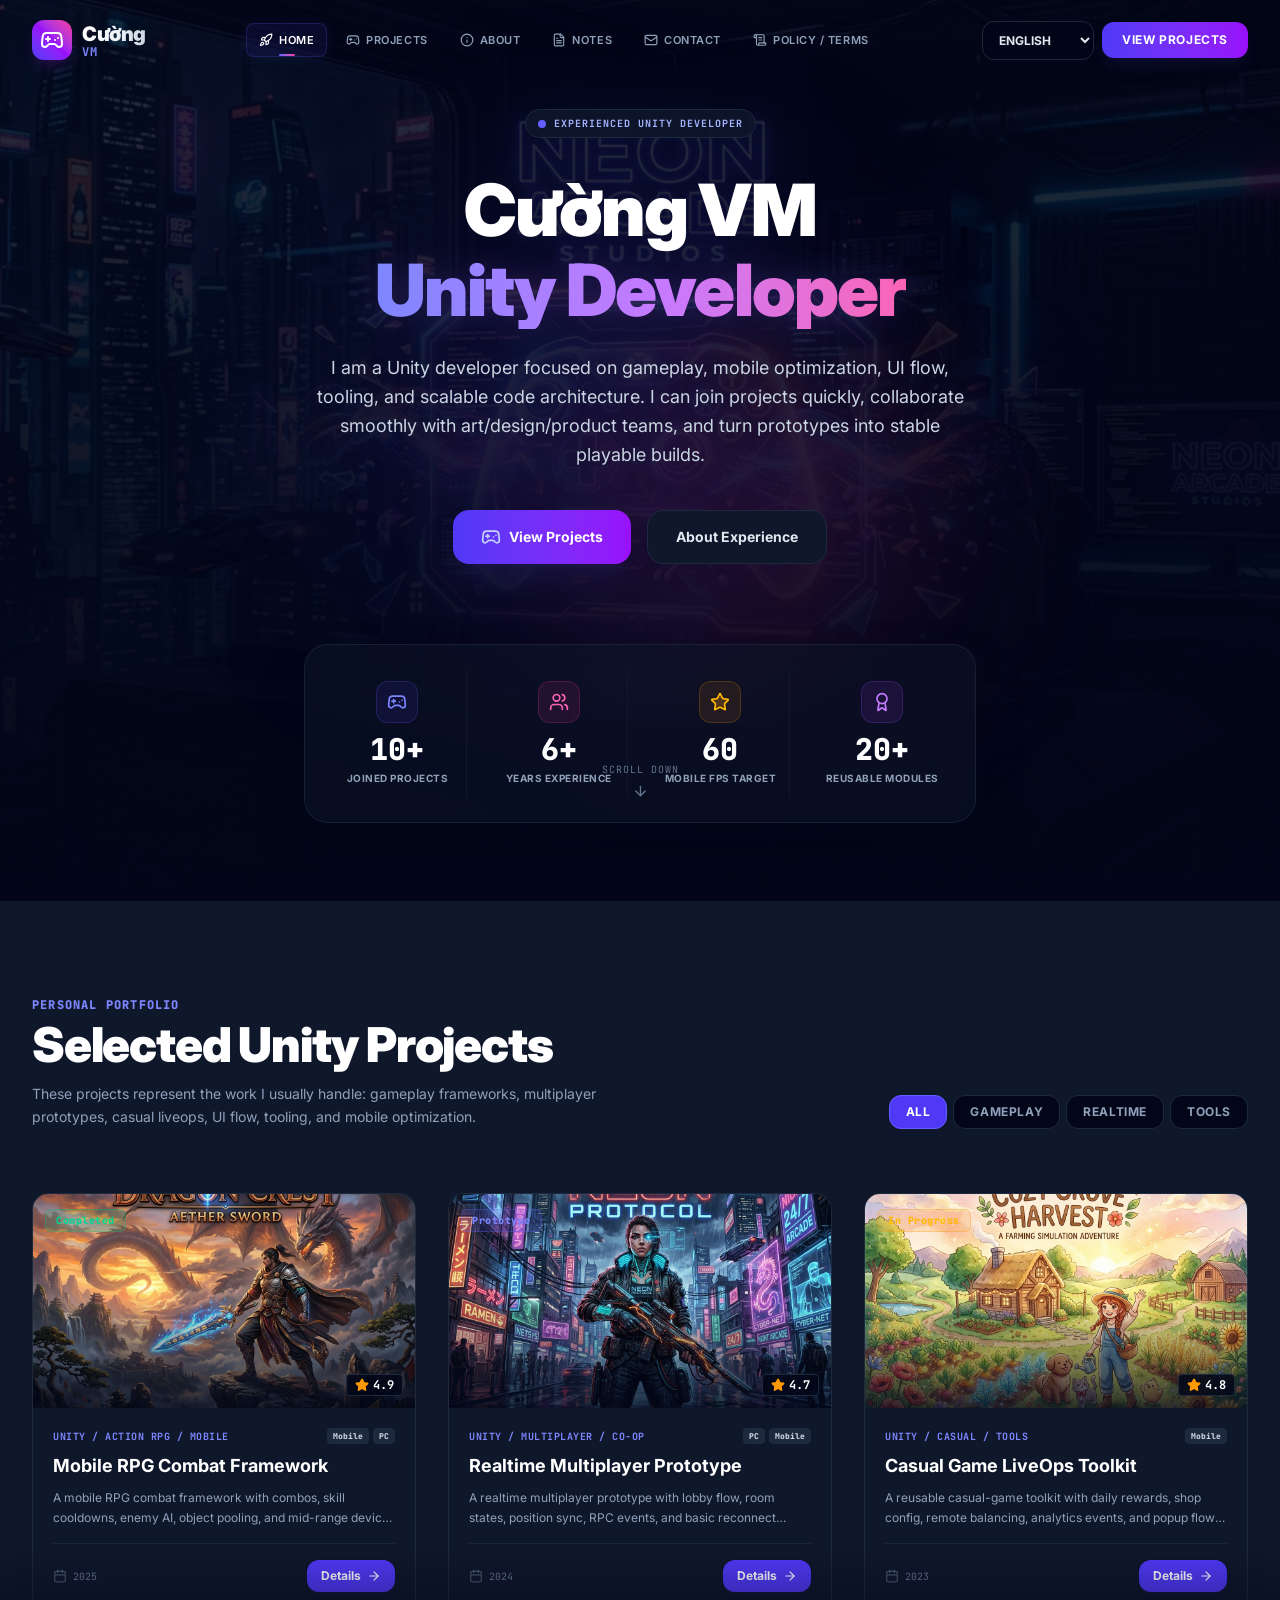
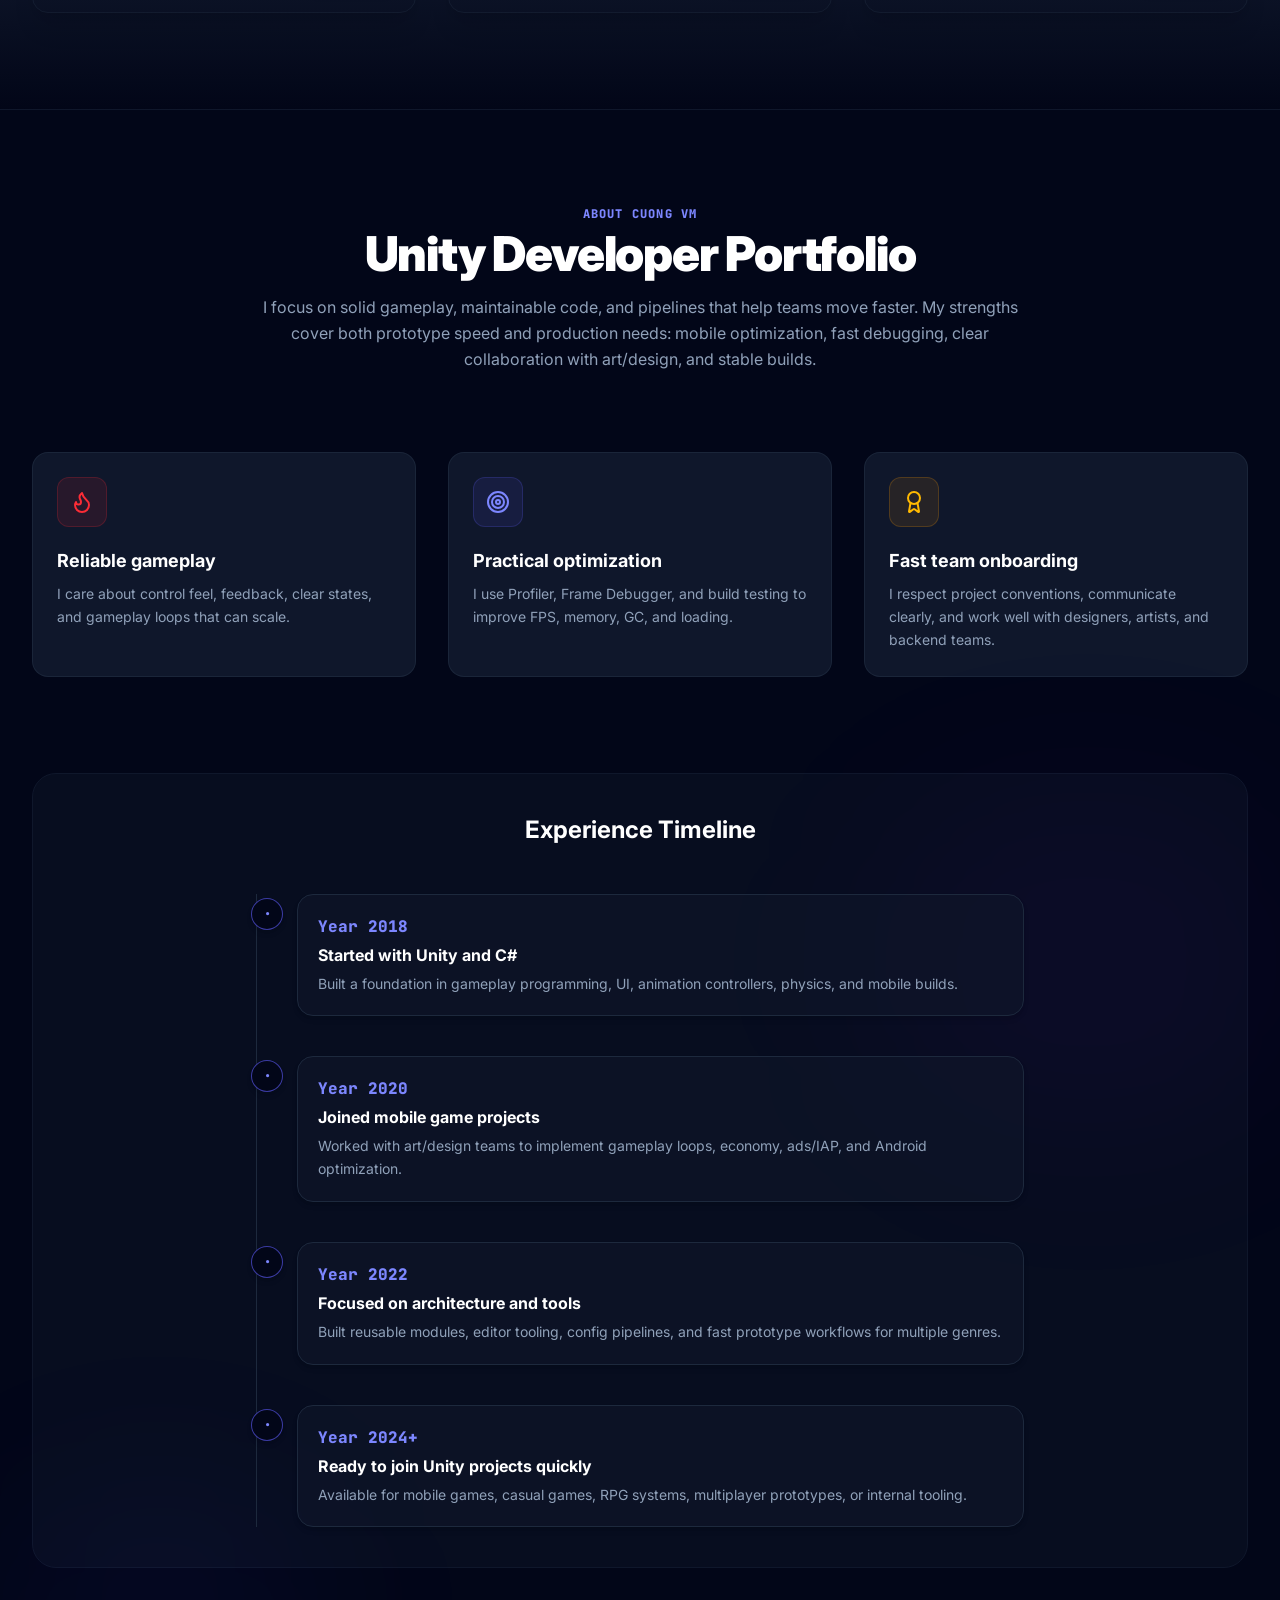
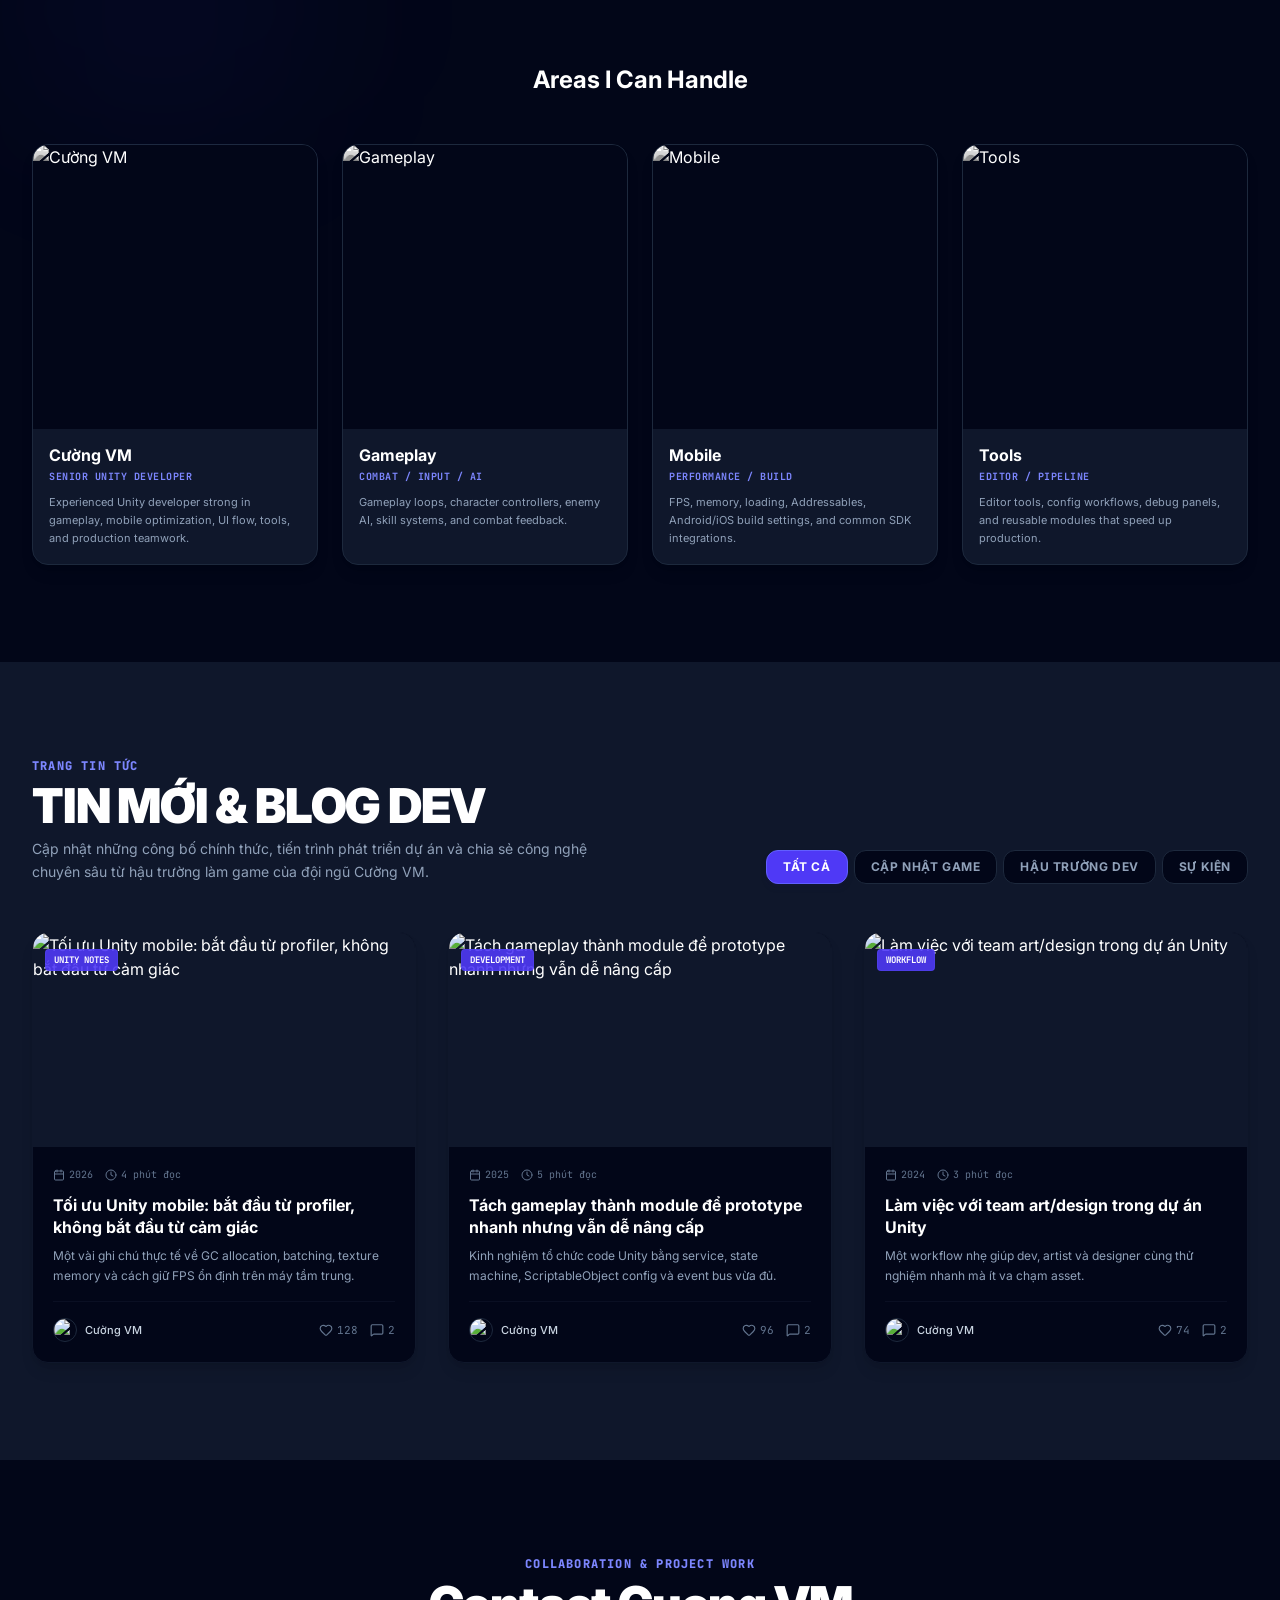
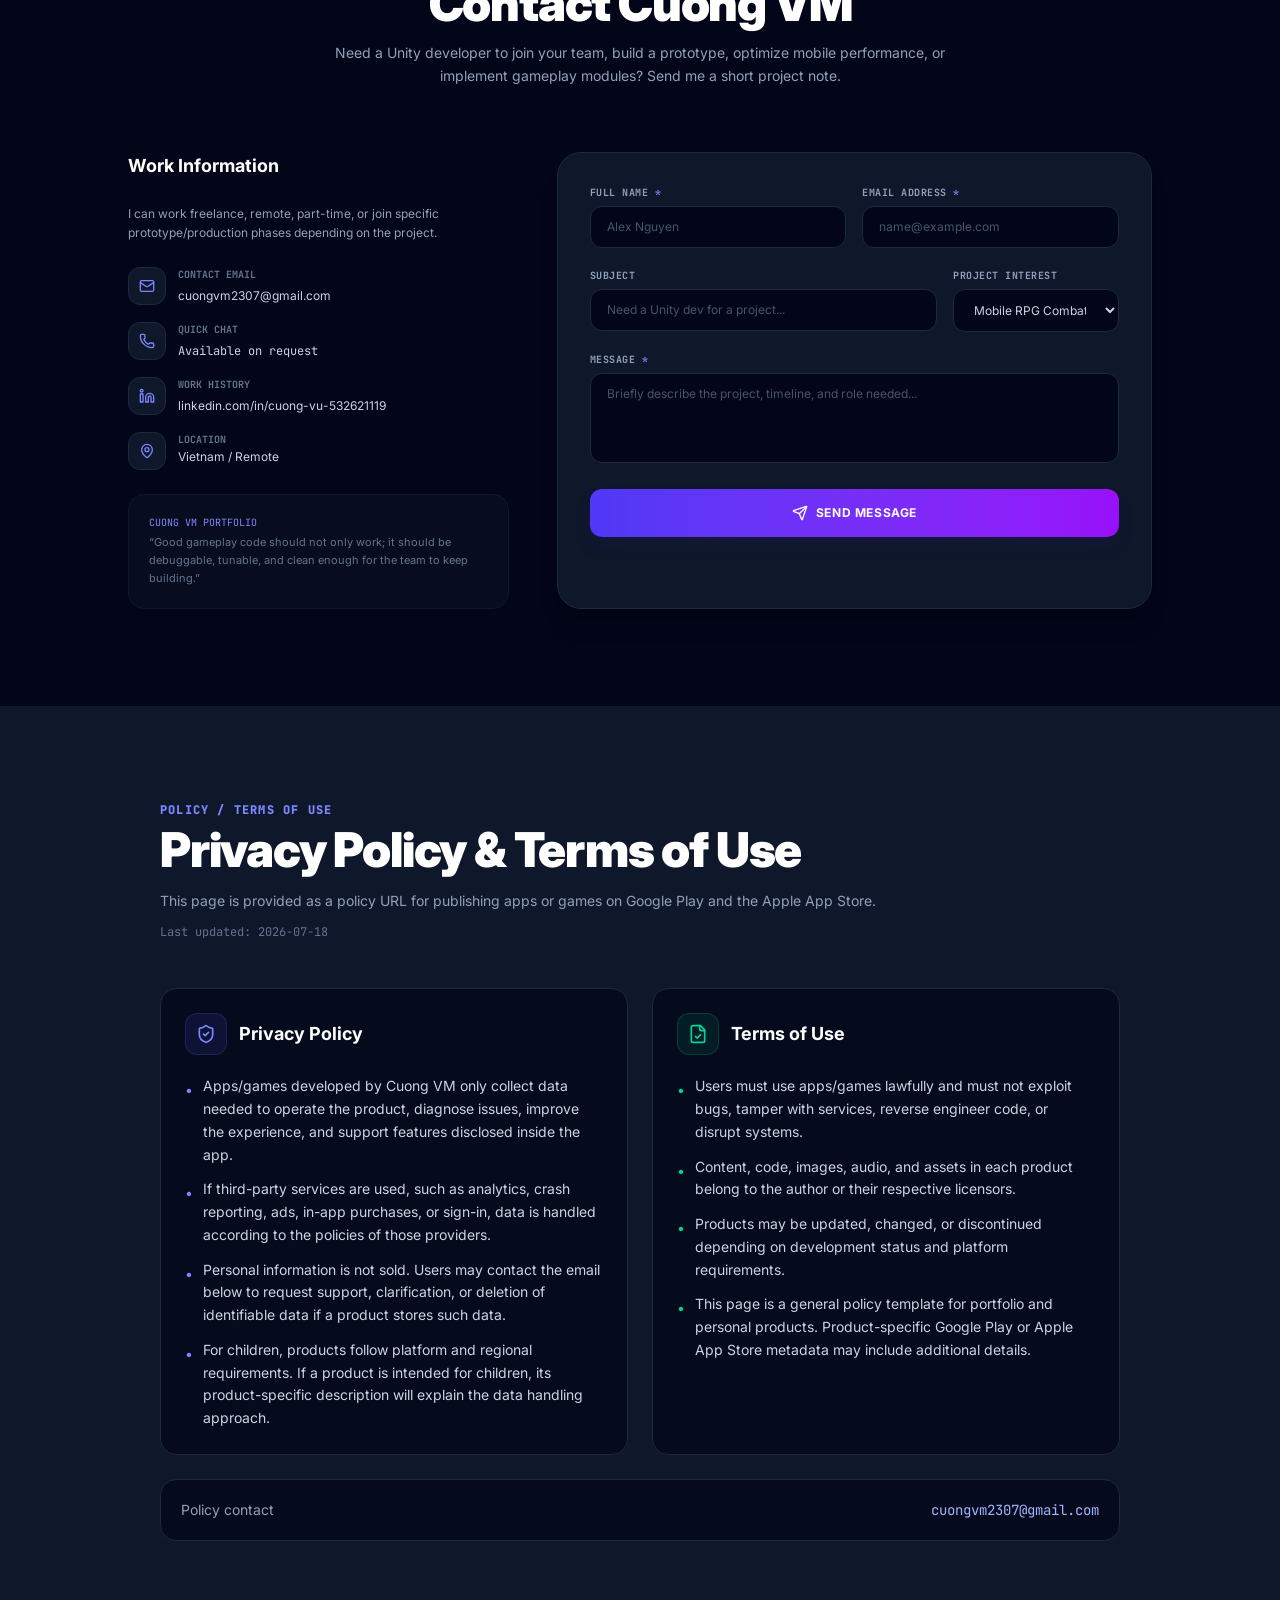
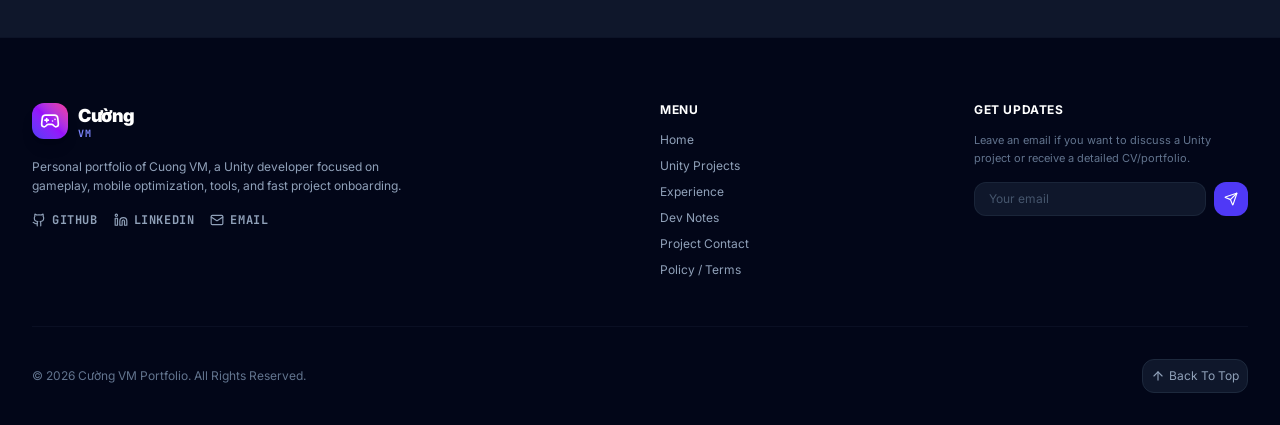
==== commit 1e354948: "feat: add linkedin work history link" ====
--- a/index.html
+++ b/index.html
@@ -4,8 +4,8 @@
     <meta charset="UTF-8" />
     <meta name="viewport" content="width=device-width, initial-scale=1.0" />
     <title>Cuong VM | Unity Developer Portfolio</title>
-    <script type="module" crossorigin src="/assets/index-KX-GdyIn.js"></script>
-    <link rel="stylesheet" crossorigin href="/assets/index-BXeZCTL5.css" />
+    <script type="module" crossorigin src="/assets/index-C0fQRLdd.js"></script>
+    <link rel="stylesheet" crossorigin href="/assets/index-CrjjumG-.css" />
   </head>
   <body>
     <div id="root"></div>
--- a/assets/index-CrjjumG-.css
+++ b/assets/index-CrjjumG-.css
@@ -0,0 +1 @@
+@import"https://fonts.googleapis.com/css2?family=Inter:wght@300;400;500;600;700;800;900&family=Space+Grotesk:wght@400;650;700&family=JetBrains+Mono:wght@400;500;750&display=swap";/*! tailwindcss v4.3.3 | MIT License | https://tailwindcss.com */@layer properties{@supports (((-webkit-hyphens:none)) and (not (margin-trim:inline))) or ((-moz-orient:inline) and (not (color:rgb(from red r g b)))){*,:before,:after,::backdrop{--tw-translate-x:0;--tw-translate-y:0;--tw-translate-z:0;--tw-scale-x:1;--tw-scale-y:1;--tw-scale-z:1;--tw-rotate-x:initial;--tw-rotate-y:initial;--tw-rotate-z:initial;--tw-skew-x:initial;--tw-skew-y:initial;--tw-space-y-reverse:0;--tw-border-style:solid;--tw-gradient-position:initial;--tw-gradient-from:#0000;--tw-gradient-via:#0000;--tw-gradient-to:#0000;--tw-gradient-stops:initial;--tw-gradient-via-stops:initial;--tw-gradient-from-position:0%;--tw-gradient-via-position:50%;--tw-gradient-to-position:100%;--tw-leading:initial;--tw-font-weight:initial;--tw-tracking:initial;--tw-shadow:0 0 #0000;--tw-shadow-color:initial;--tw-shadow-alpha:100%;--tw-inset-shadow:0 0 #0000;--tw-inset-shadow-color:initial;--tw-inset-shadow-alpha:100%;--tw-ring-color:initial;--tw-ring-shadow:0 0 #0000;--tw-inset-ring-color:initial;--tw-inset-ring-shadow:0 0 #0000;--tw-ring-inset:initial;--tw-ring-offset-width:0px;--tw-ring-offset-color:#fff;--tw-ring-offset-shadow:0 0 #0000;--tw-blur:initial;--tw-brightness:initial;--tw-contrast:initial;--tw-grayscale:initial;--tw-hue-rotate:initial;--tw-invert:initial;--tw-opacity:initial;--tw-saturate:initial;--tw-sepia:initial;--tw-drop-shadow:initial;--tw-drop-shadow-color:initial;--tw-drop-shadow-alpha:100%;--tw-drop-shadow-size:initial;--tw-backdrop-blur:initial;--tw-backdrop-brightness:initial;--tw-backdrop-contrast:initial;--tw-backdrop-grayscale:initial;--tw-backdrop-hue-rotate:initial;--tw-backdrop-invert:initial;--tw-backdrop-opacity:initial;--tw-backdrop-saturate:initial;--tw-backdrop-sepia:initial;--tw-duration:initial}}}@layer theme{:root,:host{--font-sans:"Inter", system-ui, -apple-system, sans-serif;--font-mono:"JetBrains Mono", monospace;--color-red-400:oklch(70.4% .191 22.216);--color-red-500:oklch(63.7% .237 25.331);--color-red-600:oklch(57.7% .245 27.325);--color-red-900:oklch(39.6% .141 25.723);--color-red-950:oklch(25.8% .092 26.042);--color-amber-400:oklch(82.8% .189 84.429);--color-amber-500:oklch(76.9% .188 70.08);--color-amber-600:oklch(66.6% .179 58.318);--color-amber-950:oklch(27.9% .077 45.635);--color-green-400:oklch(79.2% .209 151.711);--color-emerald-400:oklch(76.5% .177 163.223);--color-emerald-500:oklch(69.6% .17 162.48);--color-emerald-600:oklch(59.6% .145 163.225);--color-emerald-900:oklch(37.8% .077 168.94);--color-emerald-950:oklch(26.2% .051 172.552);--color-blue-300:oklch(80.9% .105 251.813);--color-blue-400:oklch(70.7% .165 254.624);--color-blue-500:oklch(62.3% .214 259.815);--color-blue-950:oklch(28.2% .091 267.935);--color-indigo-200:oklch(87% .065 274.039);--color-indigo-300:oklch(78.5% .115 274.713);--color-indigo-400:oklch(67.3% .182 276.935);--color-indigo-500:oklch(58.5% .233 277.117);--color-indigo-600:oklch(51.1% .262 276.966);--color-indigo-800:oklch(39.8% .195 277.366);--color-indigo-900:oklch(35.9% .144 278.697);--color-indigo-950:oklch(25.7% .09 281.288);--color-purple-400:oklch(71.4% .203 305.504);--color-purple-500:oklch(62.7% .265 303.9);--color-purple-600:oklch(55.8% .288 302.321);--color-purple-800:oklch(43.8% .218 303.724);--color-purple-900:oklch(38.1% .176 304.987);--color-pink-400:oklch(71.8% .202 349.761);--color-pink-500:oklch(65.6% .241 354.308);--color-pink-600:oklch(59.2% .249 .584);--color-pink-900:oklch(40.8% .153 2.432);--color-pink-950:oklch(28.4% .109 3.907);--color-rose-500:oklch(64.5% .246 16.439);--color-slate-100:oklch(96.8% .007 247.896);--color-slate-200:oklch(92.9% .013 255.508);--color-slate-300:oklch(86.9% .022 252.894);--color-slate-400:oklch(70.4% .04 256.788);--color-slate-500:oklch(55.4% .046 257.417);--color-slate-600:oklch(44.6% .043 257.281);--color-slate-700:oklch(37.2% .044 257.287);--color-slate-800:oklch(27.9% .041 260.031);--color-slate-900:oklch(20.8% .042 265.755);--color-slate-950:oklch(12.9% .042 264.695);--color-black:#000;--color-white:#fff;--spacing:.25rem;--container-sm:24rem;--container-md:28rem;--container-lg:32rem;--container-xl:36rem;--container-2xl:42rem;--container-3xl:48rem;--container-4xl:56rem;--container-5xl:64rem;--container-7xl:80rem;--text-xs:.75rem;--text-xs--line-height:calc(1 / .75);--text-sm:.875rem;--text-sm--line-height:calc(1.25 / .875);--text-base:1rem;--text-base--line-height: 1.5 ;--text-lg:1.125rem;--text-lg--line-height:calc(1.75 / 1.125);--text-xl:1.25rem;--text-xl--line-height:calc(1.75 / 1.25);--text-2xl:1.5rem;--text-2xl--line-height:calc(2 / 1.5);--text-3xl:1.875rem;--text-3xl--line-height: 1.2 ;--text-4xl:2.25rem;--text-4xl--line-height:calc(2.5 / 2.25);--text-5xl:3rem;--text-5xl--line-height:1;--text-6xl:3.75rem;--text-6xl--line-height:1;--text-7xl:4.5rem;--text-7xl--line-height:1;--font-weight-normal:400;--font-weight-medium:500;--font-weight-semibold:600;--font-weight-bold:700;--font-weight-black:900;--tracking-tight:-.025em;--tracking-wide:.025em;--tracking-wider:.05em;--tracking-widest:.1em;--leading-tight:1.25;--leading-snug:1.375;--leading-relaxed:1.625;--radius-md:.375rem;--radius-lg:.5rem;--radius-xl:.75rem;--radius-2xl:1rem;--radius-3xl:1.5rem;--drop-shadow-md:0 3px 3px #0000001f;--animate-spin:spin 1s linear infinite;--animate-ping:ping 1s cubic-bezier(0, 0, .2, 1) infinite;--animate-pulse:pulse 2s cubic-bezier(.4, 0, .6, 1) infinite;--animate-bounce:bounce 1s infinite;--blur-md:12px;--blur-lg:16px;--aspect-video:16 / 9;--default-transition-duration:.15s;--default-transition-timing-function:cubic-bezier(.4, 0, .2, 1);--default-font-family:var(--font-sans);--default-mono-font-family:var(--font-mono)}}@layer base{*,:after,:before,::backdrop{box-sizing:border-box;border:0 solid;margin:0;padding:0}::file-selector-button{box-sizing:border-box;border:0 solid;margin:0;padding:0}html,:host{-webkit-text-size-adjust:100%;-moz-tab-size:4;tab-size:4;line-height:1.5;font-family:var(--default-font-family,-apple-system, BlinkMacSystemFont, "Segoe UI", Roboto, "Helvetica Neue", "Noto Sans", Arial, sans-serif, "Apple Color Emoji", "Segoe UI Emoji", "Segoe UI Symbol", "Noto Color Emoji");font-feature-settings:var(--default-font-feature-settings,normal);font-variation-settings:var(--default-font-variation-settings,normal);-webkit-tap-highlight-color:transparent}hr{height:0;color:inherit;border-top-width:1px}abbr:where([title]){-webkit-text-decoration:underline dotted;text-decoration:underline dotted}h1,h2,h3,h4,h5,h6{font-size:inherit;font-weight:inherit}a{color:inherit;-webkit-text-decoration:inherit;text-decoration:inherit}b,strong{font-weight:bolder}code,kbd,samp,pre{font-family:var(--default-mono-font-family,ui-monospace, SFMono-Regular, Menlo, Monaco, Consolas, "Liberation Mono", "Courier New", monospace);font-feature-settings:var(--default-mono-font-feature-settings,normal);font-variation-settings:var(--default-mono-font-variation-settings,normal);font-size:1em}small{font-size:80%}sub,sup{vertical-align:baseline;font-size:75%;line-height:0;position:relative}sub{bottom:-.25em}sup{top:-.5em}table{text-indent:0;border-color:inherit;border-collapse:collapse}:-moz-focusring:where(:not(iframe)){outline:auto}progress{vertical-align:baseline}summary{display:list-item}ol,ul,menu{list-style:none}img,svg,video,canvas,audio,iframe,embed,object{vertical-align:middle;display:block}img,video{max-width:100%;height:auto}button,input,select,optgroup,textarea{font:inherit;font-feature-settings:inherit;font-variation-settings:inherit;letter-spacing:inherit;color:inherit;opacity:1;background-color:#0000;border-radius:0}::file-selector-button{font:inherit;font-feature-settings:inherit;font-variation-settings:inherit;letter-spacing:inherit;color:inherit;opacity:1;background-color:#0000;border-radius:0}:where(select:is([multiple],[size])) optgroup{font-weight:bolder}:where(select:is([multiple],[size])) optgroup option{padding-inline-start:20px}::file-selector-button{margin-inline-end:4px}::placeholder{opacity:1}@supports (not ((-webkit-appearance:-apple-pay-button))) or (contain-intrinsic-size:1px){::placeholder{color:currentColor}@supports (color:color-mix(in lab,red,red)){::placeholder{color:color-mix(in oklab,currentcolor 50%,transparent)}}}textarea{resize:vertical}::-webkit-search-decoration{-webkit-appearance:none}::-webkit-date-and-time-value{min-height:1lh;text-align:inherit}::-webkit-datetime-edit{display:inline-flex}::-webkit-datetime-edit-fields-wrapper{padding:0}::-webkit-datetime-edit{padding-block:0}::-webkit-datetime-edit-year-field{padding-block:0}::-webkit-datetime-edit-month-field{padding-block:0}::-webkit-datetime-edit-day-field{padding-block:0}::-webkit-datetime-edit-hour-field{padding-block:0}::-webkit-datetime-edit-minute-field{padding-block:0}::-webkit-datetime-edit-second-field{padding-block:0}::-webkit-datetime-edit-millisecond-field{padding-block:0}::-webkit-datetime-edit-meridiem-field{padding-block:0}::-webkit-calendar-picker-indicator{line-height:1}:-moz-ui-invalid{box-shadow:none}button,input:where([type=button],[type=reset],[type=submit]){-webkit-appearance:button;-moz-appearance:button;appearance:button}::file-selector-button{-webkit-appearance:button;-moz-appearance:button;appearance:button}::-webkit-inner-spin-button{height:auto}::-webkit-outer-spin-button{height:auto}[hidden]:where(:not([hidden=until-found])){display:none!important}}@layer components;@layer utilities{.pointer-events-none{pointer-events:none}.visible{visibility:visible}.sr-only{clip-path:inset(50%);white-space:nowrap;border-width:0;width:1px;height:1px;margin:-1px;padding:0;position:absolute;overflow:hidden}.absolute{position:absolute}.fixed{position:fixed}.relative{position:relative}.inset-0{top:0;right:0;bottom:0;left:0}.inset-x-0{inset-inline:0}.top-0{top:0}.top-1{top:var(--spacing)}.top-1\/3{top:33.3333%}.top-1\/4{top:25%}.top-3{top:calc(var(--spacing) * 3)}.top-4{top:calc(var(--spacing) * 4)}.top-\[65px\]{top:65px}.right-0{right:0}.right-1\/4{right:25%}.right-3{right:calc(var(--spacing) * 3)}.right-4{right:calc(var(--spacing) * 4)}.right-6{right:calc(var(--spacing) * 6)}.bottom-0{bottom:0}.bottom-1{bottom:var(--spacing)}.bottom-1\/4{bottom:25%}.bottom-3{bottom:calc(var(--spacing) * 3)}.bottom-6{bottom:calc(var(--spacing) * 6)}.-left-\[30px\]{left:-30px}.left-0{left:0}.left-1\/2{left:50%}.left-1\/4{left:25%}.left-3{left:calc(var(--spacing) * 3)}.left-6{left:calc(var(--spacing) * 6)}.left-\[5\%\]{left:5%}.left-\[15\%\]{left:15%}.z-0{z-index:0}.z-10{z-index:10}.z-20{z-index:20}.z-40{z-index:40}.z-50{z-index:50}.mx-auto{margin-inline:auto}.my-8{margin-block:calc(var(--spacing) * 8)}.-mt-1{margin-top:calc(var(--spacing) * -1)}.mt-0\.5{margin-top:calc(var(--spacing) * .5)}.mt-1{margin-top:var(--spacing)}.mt-1\.5{margin-top:calc(var(--spacing) * 1.5)}.mt-2{margin-top:calc(var(--spacing) * 2)}.mt-2\.5{margin-top:calc(var(--spacing) * 2.5)}.mt-3{margin-top:calc(var(--spacing) * 3)}.mt-3\.5{margin-top:calc(var(--spacing) * 3.5)}.mt-4{margin-top:calc(var(--spacing) * 4)}.mt-6{margin-top:calc(var(--spacing) * 6)}.mt-8{margin-top:calc(var(--spacing) * 8)}.mt-10{margin-top:calc(var(--spacing) * 10)}.mt-auto{margin-top:auto}.mb-0\.5{margin-bottom:calc(var(--spacing) * .5)}.mb-1{margin-bottom:var(--spacing)}.mb-1\.5{margin-bottom:calc(var(--spacing) * 1.5)}.mb-2{margin-bottom:calc(var(--spacing) * 2)}.mb-3{margin-bottom:calc(var(--spacing) * 3)}.mb-4{margin-bottom:calc(var(--spacing) * 4)}.mb-5{margin-bottom:calc(var(--spacing) * 5)}.mb-6{margin-bottom:calc(var(--spacing) * 6)}.mb-8{margin-bottom:calc(var(--spacing) * 8)}.mb-10{margin-bottom:calc(var(--spacing) * 10)}.mb-12{margin-bottom:calc(var(--spacing) * 12)}.mb-16{margin-bottom:calc(var(--spacing) * 16)}.mb-20{margin-bottom:calc(var(--spacing) * 20)}.mb-24{margin-bottom:calc(var(--spacing) * 24)}.-ml-6{margin-left:calc(var(--spacing) * -6)}.line-clamp-1{-webkit-line-clamp:1;-webkit-box-orient:vertical;display:-webkit-box;overflow:hidden}.line-clamp-2{-webkit-line-clamp:2;-webkit-box-orient:vertical;display:-webkit-box;overflow:hidden}.line-clamp-3{-webkit-line-clamp:3;-webkit-box-orient:vertical;display:-webkit-box;overflow:hidden}.block{display:block}.flex{display:flex}.grid{display:grid}.hidden{display:none}.inline-block{display:inline-block}.inline-flex{display:inline-flex}.aspect-square{aspect-ratio:1}.aspect-video{aspect-ratio:var(--aspect-video)}.h-0\.5{height:calc(var(--spacing) * .5)}.h-1{height:var(--spacing)}.h-2{height:calc(var(--spacing) * 2)}.h-2\.5{height:calc(var(--spacing) * 2.5)}.h-3{height:calc(var(--spacing) * 3)}.h-3\.5{height:calc(var(--spacing) * 3.5)}.h-4{height:calc(var(--spacing) * 4)}.h-4\.5{height:calc(var(--spacing) * 4.5)}.h-5{height:calc(var(--spacing) * 5)}.h-6{height:calc(var(--spacing) * 6)}.h-8{height:calc(var(--spacing) * 8)}.h-10{height:calc(var(--spacing) * 10)}.h-12{height:calc(var(--spacing) * 12)}.h-14{height:calc(var(--spacing) * 14)}.h-16{height:calc(var(--spacing) * 16)}.h-32{height:calc(var(--spacing) * 32)}.h-40{height:calc(var(--spacing) * 40)}.h-48{height:calc(var(--spacing) * 48)}.h-64{height:calc(var(--spacing) * 64)}.h-\[25vh\]{height:25vh}.h-\[30vh\]{height:30vh}.h-\[35vh\]{height:35vh}.h-\[40vh\]{height:40vh}.h-\[400px\]{height:400px}.h-full{height:100%}.max-h-\[30vh\]{max-height:30vh}.max-h-\[60vh\]{max-height:60vh}.max-h-\[65vh\]{max-height:65vh}.min-h-screen{min-height:100vh}.w-2{width:calc(var(--spacing) * 2)}.w-2\.5{width:calc(var(--spacing) * 2.5)}.w-3{width:calc(var(--spacing) * 3)}.w-3\.5{width:calc(var(--spacing) * 3.5)}.w-4{width:calc(var(--spacing) * 4)}.w-4\.5{width:calc(var(--spacing) * 4.5)}.w-5{width:calc(var(--spacing) * 5)}.w-6{width:calc(var(--spacing) * 6)}.w-8{width:calc(var(--spacing) * 8)}.w-10{width:calc(var(--spacing) * 10)}.w-12{width:calc(var(--spacing) * 12)}.w-14{width:calc(var(--spacing) * 14)}.w-16{width:calc(var(--spacing) * 16)}.w-\[25vw\]{width:25vw}.w-\[30vw\]{width:30vw}.w-\[35vw\]{width:35vw}.w-\[40vw\]{width:40vw}.w-fit{width:fit-content}.w-full{width:100%}.max-w-2xl{max-width:var(--container-2xl)}.max-w-3xl{max-width:var(--container-3xl)}.max-w-4xl{max-width:var(--container-4xl)}.max-w-5xl{max-width:var(--container-5xl)}.max-w-7xl{max-width:var(--container-7xl)}.max-w-\[100px\]{max-width:100px}.max-w-lg{max-width:var(--container-lg)}.max-w-md{max-width:var(--container-md)}.max-w-none{max-width:none}.max-w-sm{max-width:var(--container-sm)}.max-w-xl{max-width:var(--container-xl)}.flex-1{flex:1}.shrink-0{flex-shrink:0}.grow{flex-grow:1}.-translate-x-1\/2{--tw-translate-x: -50% ;translate:var(--tw-translate-x) var(--tw-translate-y)}.scale-100{--tw-scale-x:100%;--tw-scale-y:100%;--tw-scale-z:100%;scale:var(--tw-scale-x) var(--tw-scale-y)}.scale-105{--tw-scale-x:105%;--tw-scale-y:105%;--tw-scale-z:105%;scale:var(--tw-scale-x) var(--tw-scale-y)}.transform{transform:var(--tw-rotate-x,) var(--tw-rotate-y,) var(--tw-rotate-z,) var(--tw-skew-x,) var(--tw-skew-y,)}.animate-bounce{animation:var(--animate-bounce)}.animate-ping{animation:var(--animate-ping)}.animate-pulse{animation:var(--animate-pulse)}.animate-spin{animation:var(--animate-spin)}.cursor-not-allowed{cursor:not-allowed}.cursor-pointer{cursor:pointer}.resize{resize:both}.resize-none{resize:none}.grid-cols-1{grid-template-columns:repeat(1,minmax(0,1fr))}.grid-cols-2{grid-template-columns:repeat(2,minmax(0,1fr))}.grid-cols-3{grid-template-columns:repeat(3,minmax(0,1fr))}.grid-cols-4{grid-template-columns:repeat(4,minmax(0,1fr))}.flex-col{flex-direction:column}.flex-wrap{flex-wrap:wrap}.items-center{align-items:center}.items-start{align-items:flex-start}.justify-between{justify-content:space-between}.justify-center{justify-content:center}.gap-0\.5{gap:calc(var(--spacing) * .5)}.gap-1{gap:var(--spacing)}.gap-1\.5{gap:calc(var(--spacing) * 1.5)}.gap-2{gap:calc(var(--spacing) * 2)}.gap-2\.5{gap:calc(var(--spacing) * 2.5)}.gap-3{gap:calc(var(--spacing) * 3)}.gap-3\.5{gap:calc(var(--spacing) * 3.5)}.gap-4{gap:calc(var(--spacing) * 4)}.gap-5{gap:calc(var(--spacing) * 5)}.gap-6{gap:calc(var(--spacing) * 6)}.gap-8{gap:calc(var(--spacing) * 8)}.gap-10{gap:calc(var(--spacing) * 10)}.gap-12{gap:calc(var(--spacing) * 12)}:where(.space-y-1\.5>:not(:last-child)){--tw-space-y-reverse:0;margin-block-start:calc(calc(var(--spacing) * 1.5) * var(--tw-space-y-reverse));margin-block-end:calc(calc(var(--spacing) * 1.5) * calc(1 - var(--tw-space-y-reverse)))}:where(.space-y-2>:not(:last-child)){--tw-space-y-reverse:0;margin-block-start:calc(calc(var(--spacing) * 2) * var(--tw-space-y-reverse));margin-block-end:calc(calc(var(--spacing) * 2) * calc(1 - var(--tw-space-y-reverse)))}:where(.space-y-2\.5>:not(:last-child)){--tw-space-y-reverse:0;margin-block-start:calc(calc(var(--spacing) * 2.5) * var(--tw-space-y-reverse));margin-block-end:calc(calc(var(--spacing) * 2.5) * calc(1 - var(--tw-space-y-reverse)))}:where(.space-y-3>:not(:last-child)){--tw-space-y-reverse:0;margin-block-start:calc(calc(var(--spacing) * 3) * var(--tw-space-y-reverse));margin-block-end:calc(calc(var(--spacing) * 3) * calc(1 - var(--tw-space-y-reverse)))}:where(.space-y-3\.5>:not(:last-child)){--tw-space-y-reverse:0;margin-block-start:calc(calc(var(--spacing) * 3.5) * var(--tw-space-y-reverse));margin-block-end:calc(calc(var(--spacing) * 3.5) * calc(1 - var(--tw-space-y-reverse)))}:where(.space-y-4>:not(:last-child)){--tw-space-y-reverse:0;margin-block-start:calc(calc(var(--spacing) * 4) * var(--tw-space-y-reverse));margin-block-end:calc(calc(var(--spacing) * 4) * calc(1 - var(--tw-space-y-reverse)))}:where(.space-y-5>:not(:last-child)){--tw-space-y-reverse:0;margin-block-start:calc(calc(var(--spacing) * 5) * var(--tw-space-y-reverse));margin-block-end:calc(calc(var(--spacing) * 5) * calc(1 - var(--tw-space-y-reverse)))}:where(.space-y-6>:not(:last-child)){--tw-space-y-reverse:0;margin-block-start:calc(calc(var(--spacing) * 6) * var(--tw-space-y-reverse));margin-block-end:calc(calc(var(--spacing) * 6) * calc(1 - var(--tw-space-y-reverse)))}:where(.space-y-10>:not(:last-child)){--tw-space-y-reverse:0;margin-block-start:calc(calc(var(--spacing) * 10) * var(--tw-space-y-reverse));margin-block-end:calc(calc(var(--spacing) * 10) * calc(1 - var(--tw-space-y-reverse)))}.truncate{text-overflow:ellipsis;white-space:nowrap;overflow:hidden}.overflow-hidden{overflow:hidden}.overflow-x-auto{overflow-x:auto}.overflow-y-auto{overflow-y:auto}.scroll-smooth{scroll-behavior:smooth}.rounded{border-radius:.25rem}.rounded-2xl{border-radius:var(--radius-2xl)}.rounded-3xl{border-radius:var(--radius-3xl)}.rounded-full{border-radius:3.40282e38px}.rounded-lg{border-radius:var(--radius-lg)}.rounded-md{border-radius:var(--radius-md)}.rounded-xl{border-radius:var(--radius-xl)}.border{border-style:var(--tw-border-style);border-width:1px}.border-2{border-style:var(--tw-border-style);border-width:2px}.border-t{border-top-style:var(--tw-border-style);border-top-width:1px}.border-r{border-right-style:var(--tw-border-style);border-right-width:1px}.border-b{border-bottom-style:var(--tw-border-style);border-bottom-width:1px}.border-b-2{border-bottom-style:var(--tw-border-style);border-bottom-width:2px}.border-l{border-left-style:var(--tw-border-style);border-left-width:1px}.border-dashed{--tw-border-style:dashed;border-style:dashed}.border-amber-500\/20{border-color:#f99c0033}@supports (color:color-mix(in lab,red,red)){.border-amber-500\/20{border-color:color-mix(in oklab,var(--color-amber-500) 20%,transparent)}}.border-amber-500\/30{border-color:#f99c004d}@supports (color:color-mix(in lab,red,red)){.border-amber-500\/30{border-color:color-mix(in oklab,var(--color-amber-500) 30%,transparent)}}.border-amber-600\/50{border-color:#dd740080}@supports (color:color-mix(in lab,red,red)){.border-amber-600\/50{border-color:color-mix(in oklab,var(--color-amber-600) 50%,transparent)}}.border-blue-500\/50{border-color:#3080ff80}@supports (color:color-mix(in lab,red,red)){.border-blue-500\/50{border-color:color-mix(in oklab,var(--color-blue-500) 50%,transparent)}}.border-emerald-500{border-color:var(--color-emerald-500)}.border-emerald-500\/20{border-color:#00bb7f33}@supports (color:color-mix(in lab,red,red)){.border-emerald-500\/20{border-color:color-mix(in oklab,var(--color-emerald-500) 20%,transparent)}}.border-emerald-500\/30{border-color:#00bb7f4d}@supports (color:color-mix(in lab,red,red)){.border-emerald-500\/30{border-color:color-mix(in oklab,var(--color-emerald-500) 30%,transparent)}}.border-emerald-900\/30{border-color:#004e3b4d}@supports (color:color-mix(in lab,red,red)){.border-emerald-900\/30{border-color:color-mix(in oklab,var(--color-emerald-900) 30%,transparent)}}.border-emerald-950\/50{border-color:#002c2280}@supports (color:color-mix(in lab,red,red)){.border-emerald-950\/50{border-color:color-mix(in oklab,var(--color-emerald-950) 50%,transparent)}}.border-indigo-500{border-color:var(--color-indigo-500)}.border-indigo-500\/20{border-color:#625fff33}@supports (color:color-mix(in lab,red,red)){.border-indigo-500\/20{border-color:color-mix(in oklab,var(--color-indigo-500) 20%,transparent)}}.border-indigo-500\/30{border-color:#625fff4d}@supports (color:color-mix(in lab,red,red)){.border-indigo-500\/30{border-color:color-mix(in oklab,var(--color-indigo-500) 30%,transparent)}}.border-indigo-500\/60{border-color:#625fff99}@supports (color:color-mix(in lab,red,red)){.border-indigo-500\/60{border-color:color-mix(in oklab,var(--color-indigo-500) 60%,transparent)}}.border-pink-500{border-color:var(--color-pink-500)}.border-pink-500\/20{border-color:#f6339a33}@supports (color:color-mix(in lab,red,red)){.border-pink-500\/20{border-color:color-mix(in oklab,var(--color-pink-500) 20%,transparent)}}.border-purple-500\/20{border-color:#ac4bff33}@supports (color:color-mix(in lab,red,red)){.border-purple-500\/20{border-color:color-mix(in oklab,var(--color-purple-500) 20%,transparent)}}.border-red-500\/20{border-color:#fb2c3633}@supports (color:color-mix(in lab,red,red)){.border-red-500\/20{border-color:color-mix(in oklab,var(--color-red-500) 20%,transparent)}}.border-red-500\/30{border-color:#fb2c364d}@supports (color:color-mix(in lab,red,red)){.border-red-500\/30{border-color:color-mix(in oklab,var(--color-red-500) 30%,transparent)}}.border-red-500\/80{border-color:#fb2c36cc}@supports (color:color-mix(in lab,red,red)){.border-red-500\/80{border-color:color-mix(in oklab,var(--color-red-500) 80%,transparent)}}.border-slate-700{border-color:var(--color-slate-700)}.border-slate-700\/50{border-color:#31415880}@supports (color:color-mix(in lab,red,red)){.border-slate-700\/50{border-color:color-mix(in oklab,var(--color-slate-700) 50%,transparent)}}.border-slate-700\/60{border-color:#31415899}@supports (color:color-mix(in lab,red,red)){.border-slate-700\/60{border-color:color-mix(in oklab,var(--color-slate-700) 60%,transparent)}}.border-slate-800{border-color:var(--color-slate-800)}.border-slate-800\/40{border-color:#1d293d66}@supports (color:color-mix(in lab,red,red)){.border-slate-800\/40{border-color:color-mix(in oklab,var(--color-slate-800) 40%,transparent)}}.border-slate-800\/60{border-color:#1d293d99}@supports (color:color-mix(in lab,red,red)){.border-slate-800\/60{border-color:color-mix(in oklab,var(--color-slate-800) 60%,transparent)}}.border-slate-800\/70{border-color:#1d293db3}@supports (color:color-mix(in lab,red,red)){.border-slate-800\/70{border-color:color-mix(in oklab,var(--color-slate-800) 70%,transparent)}}.border-slate-800\/80{border-color:#1d293dcc}@supports (color:color-mix(in lab,red,red)){.border-slate-800\/80{border-color:color-mix(in oklab,var(--color-slate-800) 80%,transparent)}}.border-slate-900{border-color:var(--color-slate-900)}.border-slate-900\/60{border-color:#0f172b99}@supports (color:color-mix(in lab,red,red)){.border-slate-900\/60{border-color:color-mix(in oklab,var(--color-slate-900) 60%,transparent)}}.border-slate-900\/80{border-color:#0f172bcc}@supports (color:color-mix(in lab,red,red)){.border-slate-900\/80{border-color:color-mix(in oklab,var(--color-slate-900) 80%,transparent)}}.border-slate-950{border-color:var(--color-slate-950)}.border-transparent{border-color:#0000}.border-white\/35{border-color:#ffffff59}@supports (color:color-mix(in lab,red,red)){.border-white\/35{border-color:color-mix(in oklab,var(--color-white) 35%,transparent)}}.border-t-white{border-top-color:var(--color-white)}.bg-amber-500\/10{background-color:#f99c001a}@supports (color:color-mix(in lab,red,red)){.bg-amber-500\/10{background-color:color-mix(in oklab,var(--color-amber-500) 10%,transparent)}}.bg-amber-500\/15{background-color:#f99c0026}@supports (color:color-mix(in lab,red,red)){.bg-amber-500\/15{background-color:color-mix(in oklab,var(--color-amber-500) 15%,transparent)}}.bg-amber-950\/20{background-color:#46190133}@supports (color:color-mix(in lab,red,red)){.bg-amber-950\/20{background-color:color-mix(in oklab,var(--color-amber-950) 20%,transparent)}}.bg-blue-500{background-color:var(--color-blue-500)}.bg-blue-950\/20{background-color:#16245633}@supports (color:color-mix(in lab,red,red)){.bg-blue-950\/20{background-color:color-mix(in oklab,var(--color-blue-950) 20%,transparent)}}.bg-emerald-500{background-color:var(--color-emerald-500)}.bg-emerald-500\/10{background-color:#00bb7f1a}@supports (color:color-mix(in lab,red,red)){.bg-emerald-500\/10{background-color:color-mix(in oklab,var(--color-emerald-500) 10%,transparent)}}.bg-emerald-500\/15{background-color:#00bb7f26}@supports (color:color-mix(in lab,red,red)){.bg-emerald-500\/15{background-color:color-mix(in oklab,var(--color-emerald-500) 15%,transparent)}}.bg-emerald-600{background-color:var(--color-emerald-600)}.bg-emerald-950\/10{background-color:#002c221a}@supports (color:color-mix(in lab,red,red)){.bg-emerald-950\/10{background-color:color-mix(in oklab,var(--color-emerald-950) 10%,transparent)}}.bg-emerald-950\/30{background-color:#002c224d}@supports (color:color-mix(in lab,red,red)){.bg-emerald-950\/30{background-color:color-mix(in oklab,var(--color-emerald-950) 30%,transparent)}}.bg-emerald-950\/40{background-color:#002c2266}@supports (color:color-mix(in lab,red,red)){.bg-emerald-950\/40{background-color:color-mix(in oklab,var(--color-emerald-950) 40%,transparent)}}.bg-indigo-500{background-color:var(--color-indigo-500)}.bg-indigo-500\/10{background-color:#625fff1a}@supports (color:color-mix(in lab,red,red)){.bg-indigo-500\/10{background-color:color-mix(in oklab,var(--color-indigo-500) 10%,transparent)}}.bg-indigo-500\/15{background-color:#625fff26}@supports (color:color-mix(in lab,red,red)){.bg-indigo-500\/15{background-color:color-mix(in oklab,var(--color-indigo-500) 15%,transparent)}}.bg-indigo-600{background-color:var(--color-indigo-600)}.bg-indigo-600\/5{background-color:#4f39f60d}@supports (color:color-mix(in lab,red,red)){.bg-indigo-600\/5{background-color:color-mix(in oklab,var(--color-indigo-600) 5%,transparent)}}.bg-indigo-600\/10{background-color:#4f39f61a}@supports (color:color-mix(in lab,red,red)){.bg-indigo-600\/10{background-color:color-mix(in oklab,var(--color-indigo-600) 10%,transparent)}}.bg-indigo-600\/20{background-color:#4f39f633}@supports (color:color-mix(in lab,red,red)){.bg-indigo-600\/20{background-color:color-mix(in oklab,var(--color-indigo-600) 20%,transparent)}}.bg-indigo-600\/90{background-color:#4f39f6e6}@supports (color:color-mix(in lab,red,red)){.bg-indigo-600\/90{background-color:color-mix(in oklab,var(--color-indigo-600) 90%,transparent)}}.bg-pink-500\/10{background-color:#f6339a1a}@supports (color:color-mix(in lab,red,red)){.bg-pink-500\/10{background-color:color-mix(in oklab,var(--color-pink-500) 10%,transparent)}}.bg-pink-600{background-color:var(--color-pink-600)}.bg-pink-950\/40{background-color:#51042466}@supports (color:color-mix(in lab,red,red)){.bg-pink-950\/40{background-color:color-mix(in oklab,var(--color-pink-950) 40%,transparent)}}.bg-purple-500\/10{background-color:#ac4bff1a}@supports (color:color-mix(in lab,red,red)){.bg-purple-500\/10{background-color:color-mix(in oklab,var(--color-purple-500) 10%,transparent)}}.bg-purple-600\/5{background-color:#9810fa0d}@supports (color:color-mix(in lab,red,red)){.bg-purple-600\/5{background-color:color-mix(in oklab,var(--color-purple-600) 5%,transparent)}}.bg-red-500{background-color:var(--color-red-500)}.bg-red-500\/10{background-color:#fb2c361a}@supports (color:color-mix(in lab,red,red)){.bg-red-500\/10{background-color:color-mix(in oklab,var(--color-red-500) 10%,transparent)}}.bg-red-500\/15{background-color:#fb2c3626}@supports (color:color-mix(in lab,red,red)){.bg-red-500\/15{background-color:color-mix(in oklab,var(--color-red-500) 15%,transparent)}}.bg-red-500\/20{background-color:#fb2c3633}@supports (color:color-mix(in lab,red,red)){.bg-red-500\/20{background-color:color-mix(in oklab,var(--color-red-500) 20%,transparent)}}.bg-red-600{background-color:var(--color-red-600)}.bg-red-950\/20{background-color:#46080933}@supports (color:color-mix(in lab,red,red)){.bg-red-950\/20{background-color:color-mix(in oklab,var(--color-red-950) 20%,transparent)}}.bg-slate-800{background-color:var(--color-slate-800)}.bg-slate-800\/80{background-color:#1d293dcc}@supports (color:color-mix(in lab,red,red)){.bg-slate-800\/80{background-color:color-mix(in oklab,var(--color-slate-800) 80%,transparent)}}.bg-slate-900{background-color:var(--color-slate-900)}.bg-slate-900\/40{background-color:#0f172b66}@supports (color:color-mix(in lab,red,red)){.bg-slate-900\/40{background-color:color-mix(in oklab,var(--color-slate-900) 40%,transparent)}}.bg-slate-900\/50{background-color:#0f172b80}@supports (color:color-mix(in lab,red,red)){.bg-slate-900\/50{background-color:color-mix(in oklab,var(--color-slate-900) 50%,transparent)}}.bg-slate-900\/60{background-color:#0f172b99}@supports (color:color-mix(in lab,red,red)){.bg-slate-900\/60{background-color:color-mix(in oklab,var(--color-slate-900) 60%,transparent)}}.bg-slate-900\/80{background-color:#0f172bcc}@supports (color:color-mix(in lab,red,red)){.bg-slate-900\/80{background-color:color-mix(in oklab,var(--color-slate-900) 80%,transparent)}}.bg-slate-950{background-color:var(--color-slate-950)}.bg-slate-950\/40{background-color:#02061866}@supports (color:color-mix(in lab,red,red)){.bg-slate-950\/40{background-color:color-mix(in oklab,var(--color-slate-950) 40%,transparent)}}.bg-slate-950\/50{background-color:#02061880}@supports (color:color-mix(in lab,red,red)){.bg-slate-950\/50{background-color:color-mix(in oklab,var(--color-slate-950) 50%,transparent)}}.bg-slate-950\/60{background-color:#02061899}@supports (color:color-mix(in lab,red,red)){.bg-slate-950\/60{background-color:color-mix(in oklab,var(--color-slate-950) 60%,transparent)}}.bg-slate-950\/70{background-color:#020618b3}@supports (color:color-mix(in lab,red,red)){.bg-slate-950\/70{background-color:color-mix(in oklab,var(--color-slate-950) 70%,transparent)}}.bg-slate-950\/80{background-color:#020618cc}@supports (color:color-mix(in lab,red,red)){.bg-slate-950\/80{background-color:color-mix(in oklab,var(--color-slate-950) 80%,transparent)}}.bg-slate-950\/85{background-color:#020618d9}@supports (color:color-mix(in lab,red,red)){.bg-slate-950\/85{background-color:color-mix(in oklab,var(--color-slate-950) 85%,transparent)}}.bg-slate-950\/90{background-color:#020618e6}@supports (color:color-mix(in lab,red,red)){.bg-slate-950\/90{background-color:color-mix(in oklab,var(--color-slate-950) 90%,transparent)}}.bg-slate-950\/95{background-color:#020618f2}@supports (color:color-mix(in lab,red,red)){.bg-slate-950\/95{background-color:color-mix(in oklab,var(--color-slate-950) 95%,transparent)}}.bg-transparent{background-color:#0000}.bg-gradient-to-b{--tw-gradient-position:to bottom in oklab;background-image:linear-gradient(var(--tw-gradient-stops))}.bg-gradient-to-r{--tw-gradient-position:to right in oklab;background-image:linear-gradient(var(--tw-gradient-stops))}.bg-gradient-to-t{--tw-gradient-position:to top in oklab;background-image:linear-gradient(var(--tw-gradient-stops))}.bg-gradient-to-tr{--tw-gradient-position:to top right in oklab;background-image:linear-gradient(var(--tw-gradient-stops))}.bg-\[linear-gradient\(to_right\,\#1e293b_1px\,transparent_1px\)\]{background-image:linear-gradient(90deg,#1e293b 1px,#0000 1px)}.from-indigo-400{--tw-gradient-from:var(--color-indigo-400);--tw-gradient-stops:var(--tw-gradient-via-stops,var(--tw-gradient-position), var(--tw-gradient-from) var(--tw-gradient-from-position), var(--tw-gradient-to) var(--tw-gradient-to-position))}.from-indigo-500{--tw-gradient-from:var(--color-indigo-500);--tw-gradient-stops:var(--tw-gradient-via-stops,var(--tw-gradient-position), var(--tw-gradient-from) var(--tw-gradient-from-position), var(--tw-gradient-to) var(--tw-gradient-to-position))}.from-indigo-600{--tw-gradient-from:var(--color-indigo-600);--tw-gradient-stops:var(--tw-gradient-via-stops,var(--tw-gradient-position), var(--tw-gradient-from) var(--tw-gradient-from-position), var(--tw-gradient-to) var(--tw-gradient-to-position))}.from-indigo-900\/10{--tw-gradient-from:#312c851a}@supports (color:color-mix(in lab,red,red)){.from-indigo-900\/10{--tw-gradient-from:color-mix(in oklab, var(--color-indigo-900) 10%, transparent)}}.from-indigo-900\/10{--tw-gradient-stops:var(--tw-gradient-via-stops,var(--tw-gradient-position), var(--tw-gradient-from) var(--tw-gradient-from-position), var(--tw-gradient-to) var(--tw-gradient-to-position))}.from-pink-500{--tw-gradient-from:var(--color-pink-500);--tw-gradient-stops:var(--tw-gradient-via-stops,var(--tw-gradient-position), var(--tw-gradient-from) var(--tw-gradient-from-position), var(--tw-gradient-to) var(--tw-gradient-to-position))}.from-slate-900{--tw-gradient-from:var(--color-slate-900);--tw-gradient-stops:var(--tw-gradient-via-stops,var(--tw-gradient-position), var(--tw-gradient-from) var(--tw-gradient-from-position), var(--tw-gradient-to) var(--tw-gradient-to-position))}.from-slate-950{--tw-gradient-from:var(--color-slate-950);--tw-gradient-stops:var(--tw-gradient-via-stops,var(--tw-gradient-position), var(--tw-gradient-from) var(--tw-gradient-from-position), var(--tw-gradient-to) var(--tw-gradient-to-position))}.from-slate-950\/70{--tw-gradient-from:#020618b3}@supports (color:color-mix(in lab,red,red)){.from-slate-950\/70{--tw-gradient-from:color-mix(in oklab, var(--color-slate-950) 70%, transparent)}}.from-slate-950\/70{--tw-gradient-stops:var(--tw-gradient-via-stops,var(--tw-gradient-position), var(--tw-gradient-from) var(--tw-gradient-from-position), var(--tw-gradient-to) var(--tw-gradient-to-position))}.from-slate-950\/80{--tw-gradient-from:#020618cc}@supports (color:color-mix(in lab,red,red)){.from-slate-950\/80{--tw-gradient-from:color-mix(in oklab, var(--color-slate-950) 80%, transparent)}}.from-slate-950\/80{--tw-gradient-stops:var(--tw-gradient-via-stops,var(--tw-gradient-position), var(--tw-gradient-from) var(--tw-gradient-from-position), var(--tw-gradient-to) var(--tw-gradient-to-position))}.from-white{--tw-gradient-from:var(--color-white);--tw-gradient-stops:var(--tw-gradient-via-stops,var(--tw-gradient-position), var(--tw-gradient-from) var(--tw-gradient-from-position), var(--tw-gradient-to) var(--tw-gradient-to-position))}.via-purple-400{--tw-gradient-via:var(--color-purple-400);--tw-gradient-via-stops:var(--tw-gradient-position), var(--tw-gradient-from) var(--tw-gradient-from-position), var(--tw-gradient-via) var(--tw-gradient-via-position), var(--tw-gradient-to) var(--tw-gradient-to-position);--tw-gradient-stops:var(--tw-gradient-via-stops)}.via-purple-600{--tw-gradient-via:var(--color-purple-600);--tw-gradient-via-stops:var(--tw-gradient-position), var(--tw-gradient-from) var(--tw-gradient-from-position), var(--tw-gradient-via) var(--tw-gradient-via-position), var(--tw-gradient-to) var(--tw-gradient-to-position);--tw-gradient-stops:var(--tw-gradient-via-stops)}.via-slate-100{--tw-gradient-via:var(--color-slate-100);--tw-gradient-via-stops:var(--tw-gradient-position), var(--tw-gradient-from) var(--tw-gradient-from-position), var(--tw-gradient-via) var(--tw-gradient-via-position), var(--tw-gradient-to) var(--tw-gradient-to-position);--tw-gradient-stops:var(--tw-gradient-via-stops)}.via-slate-900\/10{--tw-gradient-via:#0f172b1a}@supports (color:color-mix(in lab,red,red)){.via-slate-900\/10{--tw-gradient-via:color-mix(in oklab, var(--color-slate-900) 10%, transparent)}}.via-slate-900\/10{--tw-gradient-via-stops:var(--tw-gradient-position), var(--tw-gradient-from) var(--tw-gradient-from-position), var(--tw-gradient-via) var(--tw-gradient-via-position), var(--tw-gradient-to) var(--tw-gradient-to-position);--tw-gradient-stops:var(--tw-gradient-via-stops)}.via-slate-900\/30{--tw-gradient-via:#0f172b4d}@supports (color:color-mix(in lab,red,red)){.via-slate-900\/30{--tw-gradient-via:color-mix(in oklab, var(--color-slate-900) 30%, transparent)}}.via-slate-900\/30{--tw-gradient-via-stops:var(--tw-gradient-position), var(--tw-gradient-from) var(--tw-gradient-from-position), var(--tw-gradient-via) var(--tw-gradient-via-position), var(--tw-gradient-to) var(--tw-gradient-to-position);--tw-gradient-stops:var(--tw-gradient-via-stops)}.via-slate-950\/80{--tw-gradient-via:#020618cc}@supports (color:color-mix(in lab,red,red)){.via-slate-950\/80{--tw-gradient-via:color-mix(in oklab, var(--color-slate-950) 80%, transparent)}}.via-slate-950\/80{--tw-gradient-via-stops:var(--tw-gradient-position), var(--tw-gradient-from) var(--tw-gradient-from-position), var(--tw-gradient-via) var(--tw-gradient-via-position), var(--tw-gradient-to) var(--tw-gradient-to-position);--tw-gradient-stops:var(--tw-gradient-via-stops)}.via-transparent{--tw-gradient-via:transparent;--tw-gradient-via-stops:var(--tw-gradient-position), var(--tw-gradient-from) var(--tw-gradient-from-position), var(--tw-gradient-via) var(--tw-gradient-via-position), var(--tw-gradient-to) var(--tw-gradient-to-position);--tw-gradient-stops:var(--tw-gradient-via-stops)}.to-amber-500{--tw-gradient-to:var(--color-amber-500);--tw-gradient-stops:var(--tw-gradient-via-stops,var(--tw-gradient-position), var(--tw-gradient-from) var(--tw-gradient-from-position), var(--tw-gradient-to) var(--tw-gradient-to-position))}.to-pink-400{--tw-gradient-to:var(--color-pink-400);--tw-gradient-stops:var(--tw-gradient-via-stops,var(--tw-gradient-position), var(--tw-gradient-from) var(--tw-gradient-from-position), var(--tw-gradient-to) var(--tw-gradient-to-position))}.to-pink-500{--tw-gradient-to:var(--color-pink-500);--tw-gradient-stops:var(--tw-gradient-via-stops,var(--tw-gradient-position), var(--tw-gradient-from) var(--tw-gradient-from-position), var(--tw-gradient-to) var(--tw-gradient-to-position))}.to-purple-600{--tw-gradient-to:var(--color-purple-600);--tw-gradient-stops:var(--tw-gradient-via-stops,var(--tw-gradient-position), var(--tw-gradient-from) var(--tw-gradient-from-position), var(--tw-gradient-to) var(--tw-gradient-to-position))}.to-slate-300{--tw-gradient-to:var(--color-slate-300);--tw-gradient-stops:var(--tw-gradient-via-stops,var(--tw-gradient-position), var(--tw-gradient-from) var(--tw-gradient-from-position), var(--tw-gradient-to) var(--tw-gradient-to-position))}.to-slate-950\/50{--tw-gradient-to:#02061880}@supports (color:color-mix(in lab,red,red)){.to-slate-950\/50{--tw-gradient-to:color-mix(in oklab, var(--color-slate-950) 50%, transparent)}}.to-slate-950\/50{--tw-gradient-stops:var(--tw-gradient-via-stops,var(--tw-gradient-position), var(--tw-gradient-from) var(--tw-gradient-from-position), var(--tw-gradient-to) var(--tw-gradient-to-position))}.to-transparent{--tw-gradient-to:transparent;--tw-gradient-stops:var(--tw-gradient-via-stops,var(--tw-gradient-position), var(--tw-gradient-from) var(--tw-gradient-from-position), var(--tw-gradient-to) var(--tw-gradient-to-position))}.bg-\[size\:20px_100\%\]{background-size:20px 100%}.bg-clip-text{-webkit-background-clip:text;background-clip:text}.fill-amber-500{fill:var(--color-amber-500)}.fill-amber-500\/20{fill:#f99c0033}@supports (color:color-mix(in lab,red,red)){.fill-amber-500\/20{fill:color-mix(in oklab,var(--color-amber-500) 20%,transparent)}}.fill-current{fill:currentColor}.fill-red-500{fill:var(--color-red-500)}.object-cover{object-fit:cover}.p-2{padding:calc(var(--spacing) * 2)}.p-2\.5{padding:calc(var(--spacing) * 2.5)}.p-3{padding:calc(var(--spacing) * 3)}.p-4{padding:calc(var(--spacing) * 4)}.p-5{padding:calc(var(--spacing) * 5)}.p-6{padding:calc(var(--spacing) * 6)}.px-1\.5{padding-inline:calc(var(--spacing) * 1.5)}.px-2{padding-inline:calc(var(--spacing) * 2)}.px-2\.5{padding-inline:calc(var(--spacing) * 2.5)}.px-3{padding-inline:calc(var(--spacing) * 3)}.px-3\.5{padding-inline:calc(var(--spacing) * 3.5)}.px-4{padding-inline:calc(var(--spacing) * 4)}.px-5{padding-inline:calc(var(--spacing) * 5)}.px-6{padding-inline:calc(var(--spacing) * 6)}.px-7{padding-inline:calc(var(--spacing) * 7)}.py-0\.5{padding-block:calc(var(--spacing) * .5)}.py-1{padding-block:var(--spacing)}.py-1\.5{padding-block:calc(var(--spacing) * 1.5)}.py-2{padding-block:calc(var(--spacing) * 2)}.py-2\.5{padding-block:calc(var(--spacing) * 2.5)}.py-3{padding-block:calc(var(--spacing) * 3)}.py-3\.5{padding-block:calc(var(--spacing) * 3.5)}.py-4{padding-block:calc(var(--spacing) * 4)}.py-5{padding-block:calc(var(--spacing) * 5)}.py-8{padding-block:calc(var(--spacing) * 8)}.py-12{padding-block:calc(var(--spacing) * 12)}.py-24{padding-block:calc(var(--spacing) * 24)}.pt-2{padding-top:calc(var(--spacing) * 2)}.pt-4{padding-top:calc(var(--spacing) * 4)}.pt-6{padding-top:calc(var(--spacing) * 6)}.pt-8{padding-top:calc(var(--spacing) * 8)}.pt-10{padding-top:calc(var(--spacing) * 10)}.pt-16{padding-top:calc(var(--spacing) * 16)}.pt-24{padding-top:calc(var(--spacing) * 24)}.pr-2{padding-right:calc(var(--spacing) * 2)}.pb-2{padding-bottom:calc(var(--spacing) * 2)}.pb-4{padding-bottom:calc(var(--spacing) * 4)}.pb-5{padding-bottom:calc(var(--spacing) * 5)}.pb-6{padding-bottom:calc(var(--spacing) * 6)}.pb-8{padding-bottom:calc(var(--spacing) * 8)}.pb-12{padding-bottom:calc(var(--spacing) * 12)}.pb-16{padding-bottom:calc(var(--spacing) * 16)}.pl-6{padding-left:calc(var(--spacing) * 6)}.text-center{text-align:center}.text-left{text-align:left}.text-right{text-align:right}.font-mono{font-family:var(--font-mono)}.font-sans{font-family:var(--font-sans)}.text-2xl{font-size:var(--text-2xl);line-height:var(--tw-leading,var(--text-2xl--line-height))}.text-3xl{font-size:var(--text-3xl);line-height:var(--tw-leading,var(--text-3xl--line-height))}.text-4xl{font-size:var(--text-4xl);line-height:var(--tw-leading,var(--text-4xl--line-height))}.text-base{font-size:var(--text-base);line-height:var(--tw-leading,var(--text-base--line-height))}.text-lg{font-size:var(--text-lg);line-height:var(--tw-leading,var(--text-lg--line-height))}.text-sm{font-size:var(--text-sm);line-height:var(--tw-leading,var(--text-sm--line-height))}.text-xl{font-size:var(--text-xl);line-height:var(--tw-leading,var(--text-xl--line-height))}.text-xs{font-size:var(--text-xs);line-height:var(--tw-leading,var(--text-xs--line-height))}.text-\[8px\]{font-size:8px}.text-\[9px\]{font-size:9px}.text-\[10px\]{font-size:10px}.text-\[11px\]{font-size:11px}.leading-\[1\.1\]{--tw-leading:1.1;line-height:1.1}.leading-relaxed{--tw-leading:var(--leading-relaxed);line-height:var(--leading-relaxed)}.leading-snug{--tw-leading:var(--leading-snug);line-height:var(--leading-snug)}.leading-tight{--tw-leading:var(--leading-tight);line-height:var(--leading-tight)}.font-black{--tw-font-weight:var(--font-weight-black);font-weight:var(--font-weight-black)}.font-bold{--tw-font-weight:var(--font-weight-bold);font-weight:var(--font-weight-bold)}.font-medium{--tw-font-weight:var(--font-weight-medium);font-weight:var(--font-weight-medium)}.font-normal{--tw-font-weight:var(--font-weight-normal);font-weight:var(--font-weight-normal)}.font-semibold{--tw-font-weight:var(--font-weight-semibold);font-weight:var(--font-weight-semibold)}.tracking-tight{--tw-tracking:var(--tracking-tight);letter-spacing:var(--tracking-tight)}.tracking-wide{--tw-tracking:var(--tracking-wide);letter-spacing:var(--tracking-wide)}.tracking-wider{--tw-tracking:var(--tracking-wider);letter-spacing:var(--tracking-wider)}.tracking-widest{--tw-tracking:var(--tracking-widest);letter-spacing:var(--tracking-widest)}.whitespace-nowrap{white-space:nowrap}.whitespace-pre-line{white-space:pre-line}.text-amber-400{color:var(--color-amber-400)}.text-amber-500{color:var(--color-amber-500)}.text-blue-300{color:var(--color-blue-300)}.text-blue-400{color:var(--color-blue-400)}.text-emerald-400{color:var(--color-emerald-400)}.text-emerald-500{color:var(--color-emerald-500)}.text-emerald-500\/30{color:#00bb7f4d}@supports (color:color-mix(in lab,red,red)){.text-emerald-500\/30{color:color-mix(in oklab,var(--color-emerald-500) 30%,transparent)}}.text-green-400{color:var(--color-green-400)}.text-indigo-200{color:var(--color-indigo-200)}.text-indigo-300{color:var(--color-indigo-300)}.text-indigo-400{color:var(--color-indigo-400)}.text-pink-400{color:var(--color-pink-400)}.text-purple-400{color:var(--color-purple-400)}.text-red-400{color:var(--color-red-400)}.text-red-500{color:var(--color-red-500)}.text-rose-500{color:var(--color-rose-500)}.text-slate-200{color:var(--color-slate-200)}.text-slate-300{color:var(--color-slate-300)}.text-slate-400{color:var(--color-slate-400)}.text-slate-500{color:var(--color-slate-500)}.text-slate-600{color:var(--color-slate-600)}.text-slate-800{color:var(--color-slate-800)}.text-slate-950{color:var(--color-slate-950)}.text-transparent{color:#0000}.text-white{color:var(--color-white)}.uppercase{text-transform:uppercase}.line-through{text-decoration-line:line-through}.placeholder-slate-500::placeholder{color:var(--color-slate-500)}.placeholder-slate-600::placeholder{color:var(--color-slate-600)}.opacity-0{opacity:0}.opacity-10{opacity:.1}.opacity-35{opacity:.35}.opacity-40{opacity:.4}.opacity-50{opacity:.5}.opacity-55{opacity:.55}.opacity-60{opacity:.6}.opacity-80{opacity:.8}.shadow-2xl{--tw-shadow:0 25px 50px -12px var(--tw-shadow-color,#00000040);box-shadow:var(--tw-inset-shadow),var(--tw-inset-ring-shadow),var(--tw-ring-offset-shadow),var(--tw-ring-shadow),var(--tw-shadow)}.shadow-\[0_0_15px_rgba\(16\,185\,129\,0\.1\)\]{--tw-shadow:0 0 15px var(--tw-shadow-color,#10b9811a);box-shadow:var(--tw-inset-shadow),var(--tw-inset-ring-shadow),var(--tw-ring-offset-shadow),var(--tw-ring-shadow),var(--tw-shadow)}.shadow-\[0_0_15px_rgba\(99\,102\,241\,0\.1\)\]{--tw-shadow:0 0 15px var(--tw-shadow-color,#6366f11a);box-shadow:var(--tw-inset-shadow),var(--tw-inset-ring-shadow),var(--tw-ring-offset-shadow),var(--tw-ring-shadow),var(--tw-shadow)}.shadow-lg{--tw-shadow:0 10px 15px -3px var(--tw-shadow-color,#0000001a), 0 4px 6px -4px var(--tw-shadow-color,#0000001a);box-shadow:var(--tw-inset-shadow),var(--tw-inset-ring-shadow),var(--tw-ring-offset-shadow),var(--tw-ring-shadow),var(--tw-shadow)}.shadow-md{--tw-shadow:0 4px 6px -1px var(--tw-shadow-color,#0000001a), 0 2px 4px -2px var(--tw-shadow-color,#0000001a);box-shadow:var(--tw-inset-shadow),var(--tw-inset-ring-shadow),var(--tw-ring-offset-shadow),var(--tw-ring-shadow),var(--tw-shadow)}.shadow-sm{--tw-shadow:0 1px 3px 0 var(--tw-shadow-color,#0000001a), 0 1px 2px -1px var(--tw-shadow-color,#0000001a);box-shadow:var(--tw-inset-shadow),var(--tw-inset-ring-shadow),var(--tw-ring-offset-shadow),var(--tw-ring-shadow),var(--tw-shadow)}.shadow-xl{--tw-shadow:0 20px 25px -5px var(--tw-shadow-color,#0000001a), 0 8px 10px -6px var(--tw-shadow-color,#0000001a);box-shadow:var(--tw-inset-shadow),var(--tw-inset-ring-shadow),var(--tw-ring-offset-shadow),var(--tw-ring-shadow),var(--tw-shadow)}.shadow-black\/40{--tw-shadow-color:#0006}@supports (color:color-mix(in lab,red,red)){.shadow-black\/40{--tw-shadow-color:color-mix(in oklab, color-mix(in oklab, var(--color-black) 40%, transparent) var(--tw-shadow-alpha), transparent)}}.shadow-emerald-900\/30{--tw-shadow-color:#004e3b4d}@supports (color:color-mix(in lab,red,red)){.shadow-emerald-900\/30{--tw-shadow-color:color-mix(in oklab, color-mix(in oklab, var(--color-emerald-900) 30%, transparent) var(--tw-shadow-alpha), transparent)}}.shadow-indigo-950\/20{--tw-shadow-color:#1e1a4d33}@supports (color:color-mix(in lab,red,red)){.shadow-indigo-950\/20{--tw-shadow-color:color-mix(in oklab, color-mix(in oklab, var(--color-indigo-950) 20%, transparent) var(--tw-shadow-alpha), transparent)}}.shadow-indigo-950\/30{--tw-shadow-color:#1e1a4d4d}@supports (color:color-mix(in lab,red,red)){.shadow-indigo-950\/30{--tw-shadow-color:color-mix(in oklab, color-mix(in oklab, var(--color-indigo-950) 30%, transparent) var(--tw-shadow-alpha), transparent)}}.shadow-indigo-950\/40{--tw-shadow-color:#1e1a4d66}@supports (color:color-mix(in lab,red,red)){.shadow-indigo-950\/40{--tw-shadow-color:color-mix(in oklab, color-mix(in oklab, var(--color-indigo-950) 40%, transparent) var(--tw-shadow-alpha), transparent)}}.shadow-indigo-950\/50{--tw-shadow-color:#1e1a4d80}@supports (color:color-mix(in lab,red,red)){.shadow-indigo-950\/50{--tw-shadow-color:color-mix(in oklab, color-mix(in oklab, var(--color-indigo-950) 50%, transparent) var(--tw-shadow-alpha), transparent)}}.shadow-pink-900\/30{--tw-shadow-color:#8610434d}@supports (color:color-mix(in lab,red,red)){.shadow-pink-900\/30{--tw-shadow-color:color-mix(in oklab, color-mix(in oklab, var(--color-pink-900) 30%, transparent) var(--tw-shadow-alpha), transparent)}}.shadow-purple-900\/30{--tw-shadow-color:#59168b4d}@supports (color:color-mix(in lab,red,red)){.shadow-purple-900\/30{--tw-shadow-color:color-mix(in oklab, color-mix(in oklab, var(--color-purple-900) 30%, transparent) var(--tw-shadow-alpha), transparent)}}.shadow-red-900\/20{--tw-shadow-color:#82181a33}@supports (color:color-mix(in lab,red,red)){.shadow-red-900\/20{--tw-shadow-color:color-mix(in oklab, color-mix(in oklab, var(--color-red-900) 20%, transparent) var(--tw-shadow-alpha), transparent)}}.shadow-red-900\/30{--tw-shadow-color:#82181a4d}@supports (color:color-mix(in lab,red,red)){.shadow-red-900\/30{--tw-shadow-color:color-mix(in oklab, color-mix(in oklab, var(--color-red-900) 30%, transparent) var(--tw-shadow-alpha), transparent)}}.shadow-slate-950\/60{--tw-shadow-color:#02061899}@supports (color:color-mix(in lab,red,red)){.shadow-slate-950\/60{--tw-shadow-color:color-mix(in oklab, color-mix(in oklab, var(--color-slate-950) 60%, transparent) var(--tw-shadow-alpha), transparent)}}.blur{--tw-blur:blur(8px);filter:var(--tw-blur,) var(--tw-brightness,) var(--tw-contrast,) var(--tw-grayscale,) var(--tw-hue-rotate,) var(--tw-invert,) var(--tw-saturate,) var(--tw-sepia,) var(--tw-drop-shadow,)}.blur-\[90px\]{--tw-blur:blur(90px);filter:var(--tw-blur,) var(--tw-brightness,) var(--tw-contrast,) var(--tw-grayscale,) var(--tw-hue-rotate,) var(--tw-invert,) var(--tw-saturate,) var(--tw-sepia,) var(--tw-drop-shadow,)}.blur-\[100px\]{--tw-blur:blur(100px);filter:var(--tw-blur,) var(--tw-brightness,) var(--tw-contrast,) var(--tw-grayscale,) var(--tw-hue-rotate,) var(--tw-invert,) var(--tw-saturate,) var(--tw-sepia,) var(--tw-drop-shadow,)}.blur-\[110px\]{--tw-blur:blur(110px);filter:var(--tw-blur,) var(--tw-brightness,) var(--tw-contrast,) var(--tw-grayscale,) var(--tw-hue-rotate,) var(--tw-invert,) var(--tw-saturate,) var(--tw-sepia,) var(--tw-drop-shadow,)}.blur-\[120px\]{--tw-blur:blur(120px);filter:var(--tw-blur,) var(--tw-brightness,) var(--tw-contrast,) var(--tw-grayscale,) var(--tw-hue-rotate,) var(--tw-invert,) var(--tw-saturate,) var(--tw-sepia,) var(--tw-drop-shadow,)}.drop-shadow-\[0_0_8px_rgba\(239\,68\,68\,0\.7\)\]{--tw-drop-shadow-size:drop-shadow(0 0 8px var(--tw-drop-shadow-color,#ef4444b3));--tw-drop-shadow:var(--tw-drop-shadow-size);filter:var(--tw-blur,) var(--tw-brightness,) var(--tw-contrast,) var(--tw-grayscale,) var(--tw-hue-rotate,) var(--tw-invert,) var(--tw-saturate,) var(--tw-sepia,) var(--tw-drop-shadow,)}.drop-shadow-\[0_0_8px_rgba\(244\,63\,94\,0\.6\)\]{--tw-drop-shadow-size:drop-shadow(0 0 8px var(--tw-drop-shadow-color,#f43f5e99));--tw-drop-shadow:var(--tw-drop-shadow-size);filter:var(--tw-blur,) var(--tw-brightness,) var(--tw-contrast,) var(--tw-grayscale,) var(--tw-hue-rotate,) var(--tw-invert,) var(--tw-saturate,) var(--tw-sepia,) var(--tw-drop-shadow,)}.drop-shadow-\[0_0_15px_rgba\(139\,92\,246\,0\.2\)\]{--tw-drop-shadow-size:drop-shadow(0 0 15px var(--tw-drop-shadow-color,#8b5cf633));--tw-drop-shadow:var(--tw-drop-shadow-size);filter:var(--tw-blur,) var(--tw-brightness,) var(--tw-contrast,) var(--tw-grayscale,) var(--tw-hue-rotate,) var(--tw-invert,) var(--tw-saturate,) var(--tw-sepia,) var(--tw-drop-shadow,)}.drop-shadow-md{--tw-drop-shadow-size:drop-shadow(0 3px 3px var(--tw-drop-shadow-color,#0000001f));--tw-drop-shadow:drop-shadow(var(--drop-shadow-md));filter:var(--tw-blur,) var(--tw-brightness,) var(--tw-contrast,) var(--tw-grayscale,) var(--tw-hue-rotate,) var(--tw-invert,) var(--tw-saturate,) var(--tw-sepia,) var(--tw-drop-shadow,)}.grayscale{--tw-grayscale:grayscale(100%);filter:var(--tw-blur,) var(--tw-brightness,) var(--tw-contrast,) var(--tw-grayscale,) var(--tw-hue-rotate,) var(--tw-invert,) var(--tw-saturate,) var(--tw-sepia,) var(--tw-drop-shadow,)}.filter{filter:var(--tw-blur,) var(--tw-brightness,) var(--tw-contrast,) var(--tw-grayscale,) var(--tw-hue-rotate,) var(--tw-invert,) var(--tw-saturate,) var(--tw-sepia,) var(--tw-drop-shadow,)}.backdrop-blur{--tw-backdrop-blur:blur(8px);-webkit-backdrop-filter:var(--tw-backdrop-blur,) var(--tw-backdrop-brightness,) var(--tw-backdrop-contrast,) var(--tw-backdrop-grayscale,) var(--tw-backdrop-hue-rotate,) var(--tw-backdrop-invert,) var(--tw-backdrop-opacity,) var(--tw-backdrop-saturate,) var(--tw-backdrop-sepia,);backdrop-filter:var(--tw-backdrop-blur,) var(--tw-backdrop-brightness,) var(--tw-backdrop-contrast,) var(--tw-backdrop-grayscale,) var(--tw-backdrop-hue-rotate,) var(--tw-backdrop-invert,) var(--tw-backdrop-opacity,) var(--tw-backdrop-saturate,) var(--tw-backdrop-sepia,)}.backdrop-blur-lg{--tw-backdrop-blur:blur(var(--blur-lg));-webkit-backdrop-filter:var(--tw-backdrop-blur,) var(--tw-backdrop-brightness,) var(--tw-backdrop-contrast,) var(--tw-backdrop-grayscale,) var(--tw-backdrop-hue-rotate,) var(--tw-backdrop-invert,) var(--tw-backdrop-opacity,) var(--tw-backdrop-saturate,) var(--tw-backdrop-sepia,);backdrop-filter:var(--tw-backdrop-blur,) var(--tw-backdrop-brightness,) var(--tw-backdrop-contrast,) var(--tw-backdrop-grayscale,) var(--tw-backdrop-hue-rotate,) var(--tw-backdrop-invert,) var(--tw-backdrop-opacity,) var(--tw-backdrop-saturate,) var(--tw-backdrop-sepia,)}.backdrop-blur-md{--tw-backdrop-blur:blur(var(--blur-md));-webkit-backdrop-filter:var(--tw-backdrop-blur,) var(--tw-backdrop-brightness,) var(--tw-backdrop-contrast,) var(--tw-backdrop-grayscale,) var(--tw-backdrop-hue-rotate,) var(--tw-backdrop-invert,) var(--tw-backdrop-opacity,) var(--tw-backdrop-saturate,) var(--tw-backdrop-sepia,);backdrop-filter:var(--tw-backdrop-blur,) var(--tw-backdrop-brightness,) var(--tw-backdrop-contrast,) var(--tw-backdrop-grayscale,) var(--tw-backdrop-hue-rotate,) var(--tw-backdrop-invert,) var(--tw-backdrop-opacity,) var(--tw-backdrop-saturate,) var(--tw-backdrop-sepia,)}.transition-all{transition-property:all;transition-timing-function:var(--tw-ease,var(--default-transition-timing-function));transition-duration:var(--tw-duration,var(--default-transition-duration))}.transition-colors{transition-property:color,background-color,border-color,outline-color,text-decoration-color,fill,stroke,--tw-gradient-from,--tw-gradient-via,--tw-gradient-to;transition-timing-function:var(--tw-ease,var(--default-transition-timing-function));transition-duration:var(--tw-duration,var(--default-transition-duration))}.transition-opacity{transition-property:opacity;transition-timing-function:var(--tw-ease,var(--default-transition-timing-function));transition-duration:var(--tw-duration,var(--default-transition-duration))}.transition-transform{transition-property:transform,translate,scale,rotate;transition-timing-function:var(--tw-ease,var(--default-transition-timing-function));transition-duration:var(--tw-duration,var(--default-transition-duration))}.duration-200{--tw-duration:.2s;transition-duration:.2s}.duration-300{--tw-duration:.3s;transition-duration:.3s}.duration-500{--tw-duration:.5s;transition-duration:.5s}.outline-none{--tw-outline-style:none;outline-style:none}.select-none{-webkit-user-select:none;user-select:none}@media(hover:hover){.group-hover\:scale-105:is(:where(.group):hover *){--tw-scale-x:105%;--tw-scale-y:105%;--tw-scale-z:105%;scale:var(--tw-scale-x) var(--tw-scale-y)}.group-hover\:border-indigo-500\/20:is(:where(.group):hover *){border-color:#625fff33}@supports (color:color-mix(in lab,red,red)){.group-hover\:border-indigo-500\/20:is(:where(.group):hover *){border-color:color-mix(in oklab,var(--color-indigo-500) 20%,transparent)}}.group-hover\:bg-indigo-600:is(:where(.group):hover *){background-color:var(--color-indigo-600)}.group-hover\:text-indigo-400:is(:where(.group):hover *){color:var(--color-indigo-400)}.group-hover\:text-white:is(:where(.group):hover *){color:var(--color-white)}.group-hover\:opacity-80:is(:where(.group):hover *){opacity:.8}.group-hover\:opacity-100:is(:where(.group):hover *){opacity:1}.group-hover\:grayscale-0:is(:where(.group):hover *){--tw-grayscale:grayscale(0%);filter:var(--tw-blur,) var(--tw-brightness,) var(--tw-contrast,) var(--tw-grayscale,) var(--tw-hue-rotate,) var(--tw-invert,) var(--tw-saturate,) var(--tw-sepia,) var(--tw-drop-shadow,)}.group-hover\/btn\:translate-x-0\.5:is(:where(.group\/btn):hover *){--tw-translate-x:calc(var(--spacing) * .5);translate:var(--tw-translate-x) var(--tw-translate-y)}}.selection\:bg-indigo-500\/30 ::selection{background-color:#625fff4d}@supports (color:color-mix(in lab,red,red)){.selection\:bg-indigo-500\/30 ::selection{background-color:color-mix(in oklab,var(--color-indigo-500) 30%,transparent)}}.selection\:bg-indigo-500\/30::selection{background-color:#625fff4d}@supports (color:color-mix(in lab,red,red)){.selection\:bg-indigo-500\/30::selection{background-color:color-mix(in oklab,var(--color-indigo-500) 30%,transparent)}}.selection\:text-white ::selection{color:var(--color-white)}.selection\:text-white::selection{color:var(--color-white)}@media(hover:hover){.hover\:-translate-y-1:hover{--tw-translate-y:calc(var(--spacing) * -1);translate:var(--tw-translate-x) var(--tw-translate-y)}.hover\:scale-105:hover{--tw-scale-x:105%;--tw-scale-y:105%;--tw-scale-z:105%;scale:var(--tw-scale-x) var(--tw-scale-y)}.hover\:border-emerald-500\/50:hover{border-color:#00bb7f80}@supports (color:color-mix(in lab,red,red)){.hover\:border-emerald-500\/50:hover{border-color:color-mix(in oklab,var(--color-emerald-500) 50%,transparent)}}.hover\:border-indigo-500\/20:hover{border-color:#625fff33}@supports (color:color-mix(in lab,red,red)){.hover\:border-indigo-500\/20:hover{border-color:color-mix(in oklab,var(--color-indigo-500) 20%,transparent)}}.hover\:border-indigo-500\/30:hover{border-color:#625fff4d}@supports (color:color-mix(in lab,red,red)){.hover\:border-indigo-500\/30:hover{border-color:color-mix(in oklab,var(--color-indigo-500) 30%,transparent)}}.hover\:border-pink-500\/30:hover{border-color:#f6339a4d}@supports (color:color-mix(in lab,red,red)){.hover\:border-pink-500\/30:hover{border-color:color-mix(in oklab,var(--color-pink-500) 30%,transparent)}}.hover\:border-slate-700:hover{border-color:var(--color-slate-700)}.hover\:border-slate-800:hover{border-color:var(--color-slate-800)}.hover\:bg-emerald-500:hover{background-color:var(--color-emerald-500)}.hover\:bg-indigo-500:hover{background-color:var(--color-indigo-500)}.hover\:bg-pink-500:hover{background-color:var(--color-pink-500)}.hover\:bg-red-500:hover{background-color:var(--color-red-500)}.hover\:bg-slate-700:hover{background-color:var(--color-slate-700)}.hover\:bg-slate-800:hover{background-color:var(--color-slate-800)}.hover\:bg-slate-900\/40:hover{background-color:#0f172b66}@supports (color:color-mix(in lab,red,red)){.hover\:bg-slate-900\/40:hover{background-color:color-mix(in oklab,var(--color-slate-900) 40%,transparent)}}.hover\:bg-slate-900\/50:hover{background-color:#0f172b80}@supports (color:color-mix(in lab,red,red)){.hover\:bg-slate-900\/50:hover{background-color:color-mix(in oklab,var(--color-slate-900) 50%,transparent)}}.hover\:from-indigo-500:hover{--tw-gradient-from:var(--color-indigo-500);--tw-gradient-stops:var(--tw-gradient-via-stops,var(--tw-gradient-position), var(--tw-gradient-from) var(--tw-gradient-from-position), var(--tw-gradient-to) var(--tw-gradient-to-position))}.hover\:to-purple-500:hover{--tw-gradient-to:var(--color-purple-500);--tw-gradient-stops:var(--tw-gradient-via-stops,var(--tw-gradient-position), var(--tw-gradient-from) var(--tw-gradient-from-position), var(--tw-gradient-to) var(--tw-gradient-to-position))}.hover\:text-blue-400:hover{color:var(--color-blue-400)}.hover\:text-emerald-400:hover{color:var(--color-emerald-400)}.hover\:text-indigo-400:hover{color:var(--color-indigo-400)}.hover\:text-red-500:hover{color:var(--color-red-500)}.hover\:text-slate-300:hover{color:var(--color-slate-300)}.hover\:text-white:hover{color:var(--color-white)}.hover\:shadow-2xl:hover{--tw-shadow:0 25px 50px -12px var(--tw-shadow-color,#00000040);box-shadow:var(--tw-inset-shadow),var(--tw-inset-ring-shadow),var(--tw-ring-offset-shadow),var(--tw-ring-shadow),var(--tw-shadow)}.hover\:shadow-\[0_0_10px_rgba\(16\,185\,129\,0\.15\)\]:hover{--tw-shadow:0 0 10px var(--tw-shadow-color,#10b98126);box-shadow:var(--tw-inset-shadow),var(--tw-inset-ring-shadow),var(--tw-ring-offset-shadow),var(--tw-ring-shadow),var(--tw-shadow)}.hover\:shadow-\[0_15px_30px_rgba\(99\,102\,241\,0\.08\)\]:hover{--tw-shadow:0 15px 30px var(--tw-shadow-color,#6366f114);box-shadow:var(--tw-inset-shadow),var(--tw-inset-ring-shadow),var(--tw-ring-offset-shadow),var(--tw-ring-shadow),var(--tw-shadow)}.hover\:shadow-lg:hover{--tw-shadow:0 10px 15px -3px var(--tw-shadow-color,#0000001a), 0 4px 6px -4px var(--tw-shadow-color,#0000001a);box-shadow:var(--tw-inset-shadow),var(--tw-inset-ring-shadow),var(--tw-ring-offset-shadow),var(--tw-ring-shadow),var(--tw-shadow)}.hover\:shadow-indigo-500\/20:hover{--tw-shadow-color:#625fff33}@supports (color:color-mix(in lab,red,red)){.hover\:shadow-indigo-500\/20:hover{--tw-shadow-color:color-mix(in oklab, color-mix(in oklab, var(--color-indigo-500) 20%, transparent) var(--tw-shadow-alpha), transparent)}}.hover\:shadow-indigo-500\/30:hover{--tw-shadow-color:#625fff4d}@supports (color:color-mix(in lab,red,red)){.hover\:shadow-indigo-500\/30:hover{--tw-shadow-color:color-mix(in oklab, color-mix(in oklab, var(--color-indigo-500) 30%, transparent) var(--tw-shadow-alpha), transparent)}}.hover\:shadow-indigo-600\/20:hover{--tw-shadow-color:#4f39f633}@supports (color:color-mix(in lab,red,red)){.hover\:shadow-indigo-600\/20:hover{--tw-shadow-color:color-mix(in oklab, color-mix(in oklab, var(--color-indigo-600) 20%, transparent) var(--tw-shadow-alpha), transparent)}}.hover\:brightness-110:hover{--tw-brightness:brightness(110%);filter:var(--tw-blur,) var(--tw-brightness,) var(--tw-contrast,) var(--tw-grayscale,) var(--tw-hue-rotate,) var(--tw-invert,) var(--tw-saturate,) var(--tw-sepia,) var(--tw-drop-shadow,)}}.focus\:border-indigo-500:focus{border-color:var(--color-indigo-500)}.active\:scale-95:active{--tw-scale-x:95%;--tw-scale-y:95%;--tw-scale-z:95%;scale:var(--tw-scale-x) var(--tw-scale-y)}.active\:scale-\[0\.97\]:active{scale:.97}.active\:scale-\[0\.98\]:active{scale:.98}.active\:scale-\[0\.99\]:active{scale:.99}.disabled\:from-indigo-800:disabled{--tw-gradient-from:var(--color-indigo-800);--tw-gradient-stops:var(--tw-gradient-via-stops,var(--tw-gradient-position), var(--tw-gradient-from) var(--tw-gradient-from-position), var(--tw-gradient-to) var(--tw-gradient-to-position))}.disabled\:to-purple-800:disabled{--tw-gradient-to:var(--color-purple-800);--tw-gradient-stops:var(--tw-gradient-via-stops,var(--tw-gradient-position), var(--tw-gradient-from) var(--tw-gradient-from-position), var(--tw-gradient-to) var(--tw-gradient-to-position))}@media(min-width:40rem){.sm\:-left-\[46px\]{left:-46px}.sm\:col-span-1{grid-column:span 1/span 1}.sm\:col-span-2{grid-column:span 2/span 2}.sm\:col-span-3{grid-column:span 3/span 3}.sm\:h-8{height:calc(var(--spacing) * 8)}.sm\:h-64{height:calc(var(--spacing) * 64)}.sm\:h-80{height:calc(var(--spacing) * 80)}.sm\:w-8{width:calc(var(--spacing) * 8)}.sm\:grid-cols-2{grid-template-columns:repeat(2,minmax(0,1fr))}.sm\:grid-cols-3{grid-template-columns:repeat(3,minmax(0,1fr))}.sm\:grid-cols-4{grid-template-columns:repeat(4,minmax(0,1fr))}.sm\:flex-row{flex-direction:row}.sm\:items-center{align-items:center}.sm\:justify-between{justify-content:space-between}.sm\:p-8{padding:calc(var(--spacing) * 8)}.sm\:p-10{padding:calc(var(--spacing) * 10)}.sm\:px-6{padding-inline:calc(var(--spacing) * 6)}.sm\:pl-10{padding-left:calc(var(--spacing) * 10)}.sm\:text-2xl{font-size:var(--text-2xl);line-height:var(--tw-leading,var(--text-2xl--line-height))}.sm\:text-3xl{font-size:var(--text-3xl);line-height:var(--tw-leading,var(--text-3xl--line-height))}.sm\:text-4xl{font-size:var(--text-4xl);line-height:var(--tw-leading,var(--text-4xl--line-height))}.sm\:text-5xl{font-size:var(--text-5xl);line-height:var(--tw-leading,var(--text-5xl--line-height))}.sm\:text-6xl{font-size:var(--text-6xl);line-height:var(--tw-leading,var(--text-6xl--line-height))}.sm\:text-base{font-size:var(--text-base);line-height:var(--tw-leading,var(--text-base--line-height))}.sm\:text-lg{font-size:var(--text-lg);line-height:var(--tw-leading,var(--text-lg--line-height))}.sm\:text-sm{font-size:var(--text-sm);line-height:var(--tw-leading,var(--text-sm--line-height))}.sm\:text-xs{font-size:var(--text-xs);line-height:var(--tw-leading,var(--text-xs--line-height))}}@media(min-width:48rem){.md\:col-span-2{grid-column:span 2/span 2}.md\:grid-cols-2{grid-template-columns:repeat(2,minmax(0,1fr))}.md\:grid-cols-3{grid-template-columns:repeat(3,minmax(0,1fr))}.md\:grid-cols-4{grid-template-columns:repeat(4,minmax(0,1fr))}.md\:flex-row{flex-direction:row}.md\:items-end{align-items:flex-end}.md\:border-r{border-right-style:var(--tw-border-style);border-right-width:1px}.md\:text-7xl{font-size:var(--text-7xl);line-height:var(--tw-leading,var(--text-7xl--line-height))}.md\:last\:border-none:last-child{--tw-border-style:none;border-style:none}}@media(min-width:64rem){.lg\:col-span-2{grid-column:span 2/span 2}.lg\:col-span-3{grid-column:span 3/span 3}.lg\:flex{display:flex}.lg\:hidden{display:none}.lg\:grid-cols-2{grid-template-columns:repeat(2,minmax(0,1fr))}.lg\:grid-cols-3{grid-template-columns:repeat(3,minmax(0,1fr))}.lg\:grid-cols-4{grid-template-columns:repeat(4,minmax(0,1fr))}.lg\:grid-cols-5{grid-template-columns:repeat(5,minmax(0,1fr))}.lg\:px-8{padding-inline:calc(var(--spacing) * 8)}}}@keyframes fadeIn{0%{opacity:0}to{opacity:1}}@keyframes fadeInUp{0%{opacity:0;transform:translateY(20px)}to{opacity:1;transform:translateY(0)}}@keyframes scaleUp{0%{opacity:0;transform:scale(.95)}to{opacity:1;transform:scale(1)}}@keyframes fadeInDown{0%{opacity:0;transform:translateY(-10px)}to{opacity:1;transform:translateY(0)}}.animate-fade-in{animation:.4s ease-out forwards fadeIn}.animate-fade-in-up{animation:.6s cubic-bezier(.16,1,.3,1) forwards fadeInUp}.animate-scale-up{animation:.35s cubic-bezier(.16,1,.3,1) forwards scaleUp}.animate-fade-in-down{animation:.3s cubic-bezier(.16,1,.3,1) forwards fadeInDown}::-webkit-scrollbar{width:8px;height:8px}::-webkit-scrollbar-track{background:#020617}::-webkit-scrollbar-thumb{background:#1e293b;border-radius:9999px}::-webkit-scrollbar-thumb:hover{background:#334155}@property --tw-translate-x{syntax:"*";inherits:false;initial-value:0}@property --tw-translate-y{syntax:"*";inherits:false;initial-value:0}@property --tw-translate-z{syntax:"*";inherits:false;initial-value:0}@property --tw-scale-x{syntax:"*";inherits:false;initial-value:1}@property --tw-scale-y{syntax:"*";inherits:false;initial-value:1}@property --tw-scale-z{syntax:"*";inherits:false;initial-value:1}@property --tw-rotate-x{syntax:"*";inherits:false}@property --tw-rotate-y{syntax:"*";inherits:false}@property --tw-rotate-z{syntax:"*";inherits:false}@property --tw-skew-x{syntax:"*";inherits:false}@property --tw-skew-y{syntax:"*";inherits:false}@property --tw-space-y-reverse{syntax:"*";inherits:false;initial-value:0}@property --tw-border-style{syntax:"*";inherits:false;initial-value:solid}@property --tw-gradient-position{syntax:"*";inherits:false}@property --tw-gradient-from{syntax:"<color>";inherits:false;initial-value:#0000}@property --tw-gradient-via{syntax:"<color>";inherits:false;initial-value:#0000}@property --tw-gradient-to{syntax:"<color>";inherits:false;initial-value:#0000}@property --tw-gradient-stops{syntax:"*";inherits:false}@property --tw-gradient-via-stops{syntax:"*";inherits:false}@property --tw-gradient-from-position{syntax:"<length-percentage>";inherits:false;initial-value:0%}@property --tw-gradient-via-position{syntax:"<length-percentage>";inherits:false;initial-value:50%}@property --tw-gradient-to-position{syntax:"<length-percentage>";inherits:false;initial-value:100%}@property --tw-leading{syntax:"*";inherits:false}@property --tw-font-weight{syntax:"*";inherits:false}@property --tw-tracking{syntax:"*";inherits:false}@property --tw-shadow{syntax:"*";inherits:false;initial-value:0 0 #0000}@property --tw-shadow-color{syntax:"*";inherits:false}@property --tw-shadow-alpha{syntax:"<percentage>";inherits:false;initial-value:100%}@property --tw-inset-shadow{syntax:"*";inherits:false;initial-value:0 0 #0000}@property --tw-inset-shadow-color{syntax:"*";inherits:false}@property --tw-inset-shadow-alpha{syntax:"<percentage>";inherits:false;initial-value:100%}@property --tw-ring-color{syntax:"*";inherits:false}@property --tw-ring-shadow{syntax:"*";inherits:false;initial-value:0 0 #0000}@property --tw-inset-ring-color{syntax:"*";inherits:false}@property --tw-inset-ring-shadow{syntax:"*";inherits:false;initial-value:0 0 #0000}@property --tw-ring-inset{syntax:"*";inherits:false}@property --tw-ring-offset-width{syntax:"<length>";inherits:false;initial-value:0}@property --tw-ring-offset-color{syntax:"*";inherits:false;initial-value:#fff}@property --tw-ring-offset-shadow{syntax:"*";inherits:false;initial-value:0 0 #0000}@property --tw-blur{syntax:"*";inherits:false}@property --tw-brightness{syntax:"*";inherits:false}@property --tw-contrast{syntax:"*";inherits:false}@property --tw-grayscale{syntax:"*";inherits:false}@property --tw-hue-rotate{syntax:"*";inherits:false}@property --tw-invert{syntax:"*";inherits:false}@property --tw-opacity{syntax:"*";inherits:false}@property --tw-saturate{syntax:"*";inherits:false}@property --tw-sepia{syntax:"*";inherits:false}@property --tw-drop-shadow{syntax:"*";inherits:false}@property --tw-drop-shadow-color{syntax:"*";inherits:false}@property --tw-drop-shadow-alpha{syntax:"<percentage>";inherits:false;initial-value:100%}@property --tw-drop-shadow-size{syntax:"*";inherits:false}@property --tw-backdrop-blur{syntax:"*";inherits:false}@property --tw-backdrop-brightness{syntax:"*";inherits:false}@property --tw-backdrop-contrast{syntax:"*";inherits:false}@property --tw-backdrop-grayscale{syntax:"*";inherits:false}@property --tw-backdrop-hue-rotate{syntax:"*";inherits:false}@property --tw-backdrop-invert{syntax:"*";inherits:false}@property --tw-backdrop-opacity{syntax:"*";inherits:false}@property --tw-backdrop-saturate{syntax:"*";inherits:false}@property --tw-backdrop-sepia{syntax:"*";inherits:false}@property --tw-duration{syntax:"*";inherits:false}@keyframes spin{to{transform:rotate(360deg)}}@keyframes ping{75%,to{opacity:0;transform:scale(2)}}@keyframes pulse{50%{opacity:.5}}@keyframes bounce{0%,to{animation-timing-function:cubic-bezier(.8,0,1,1);transform:translateY(-25%)}50%{animation-timing-function:cubic-bezier(0,0,.2,1);transform:none}}
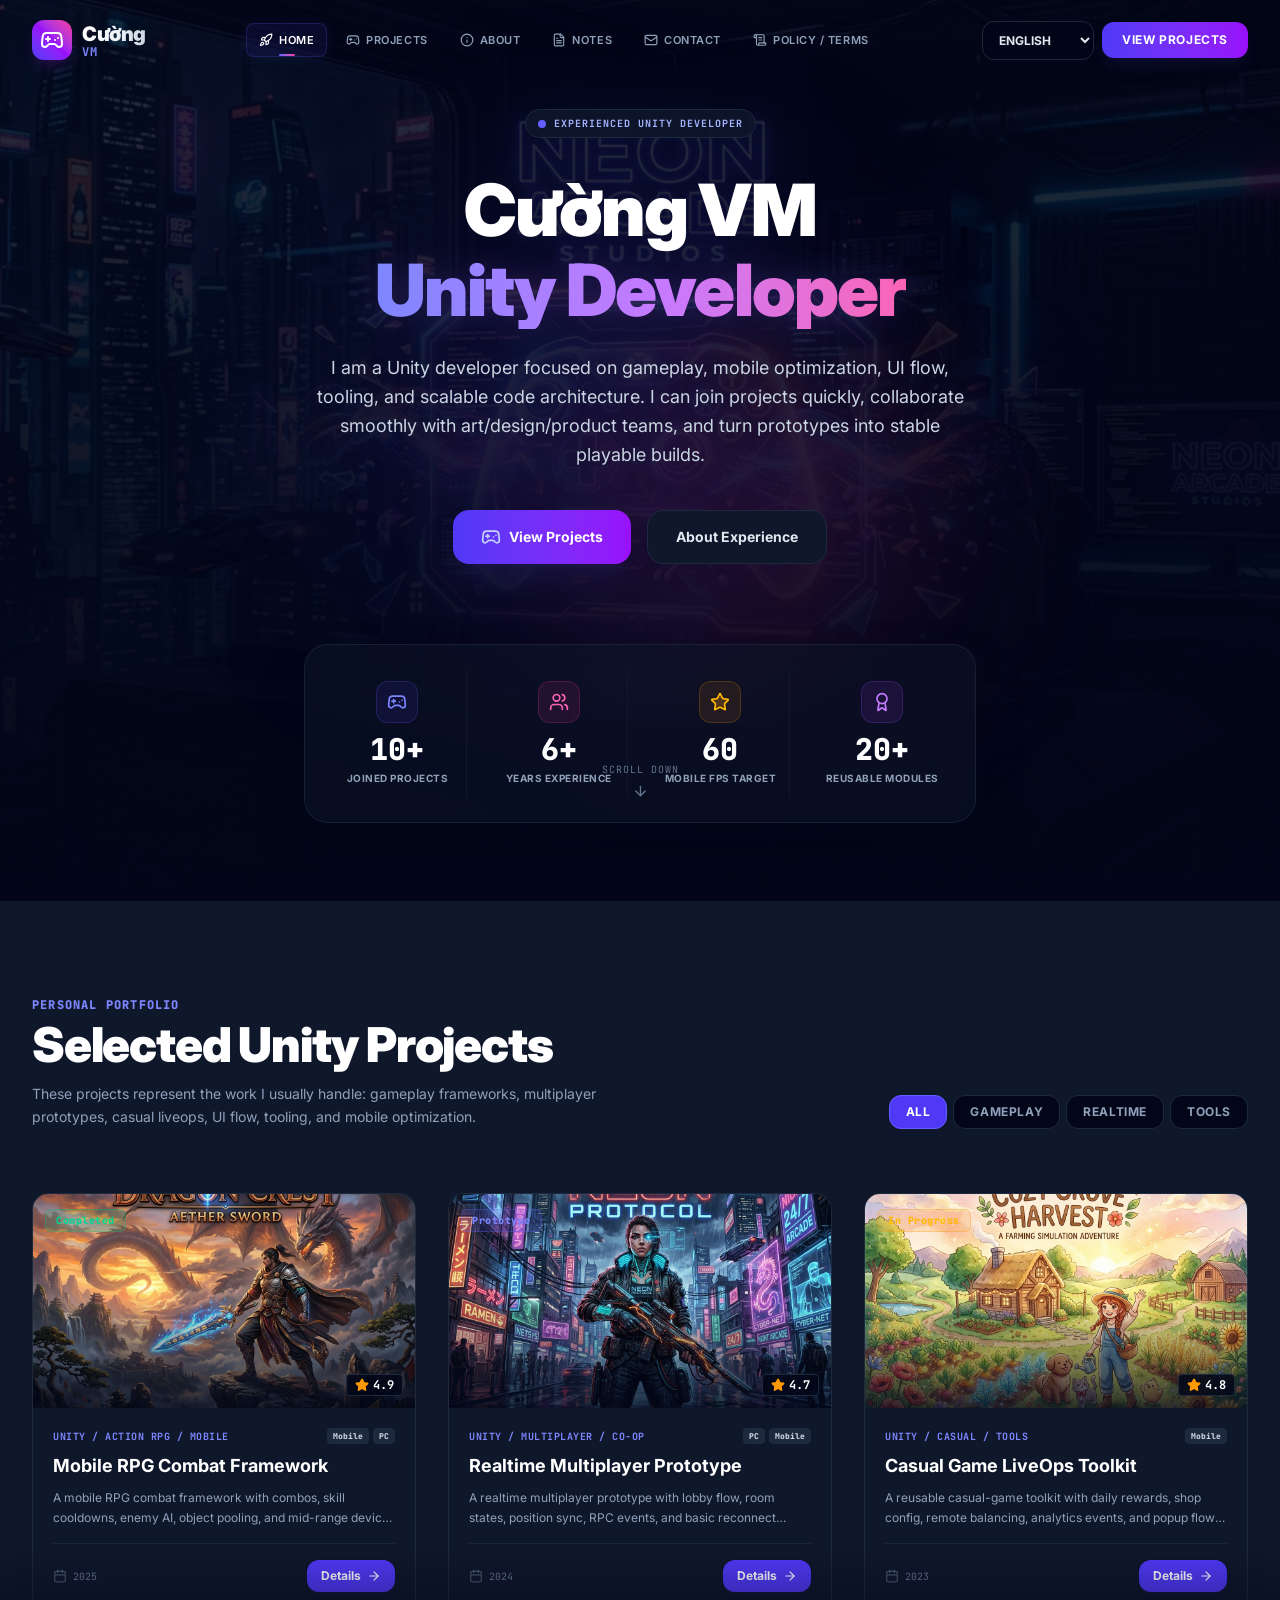
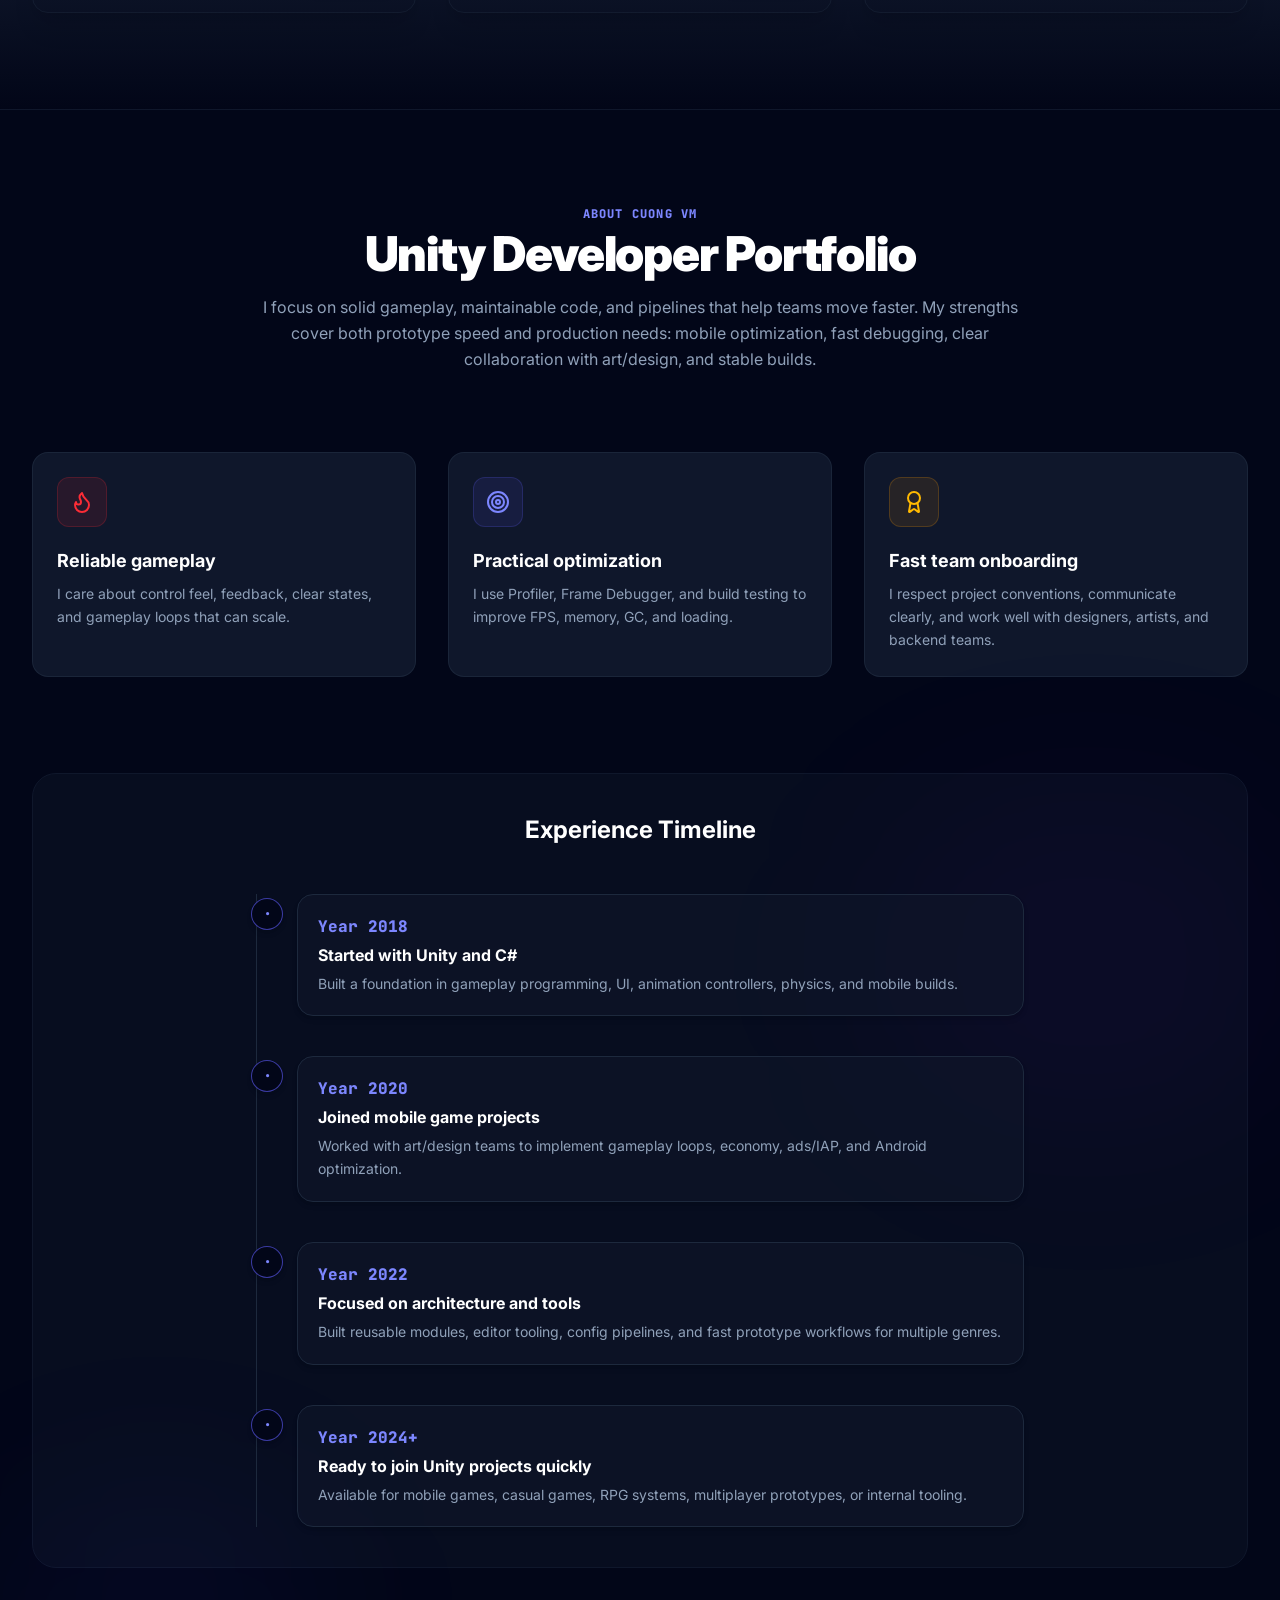
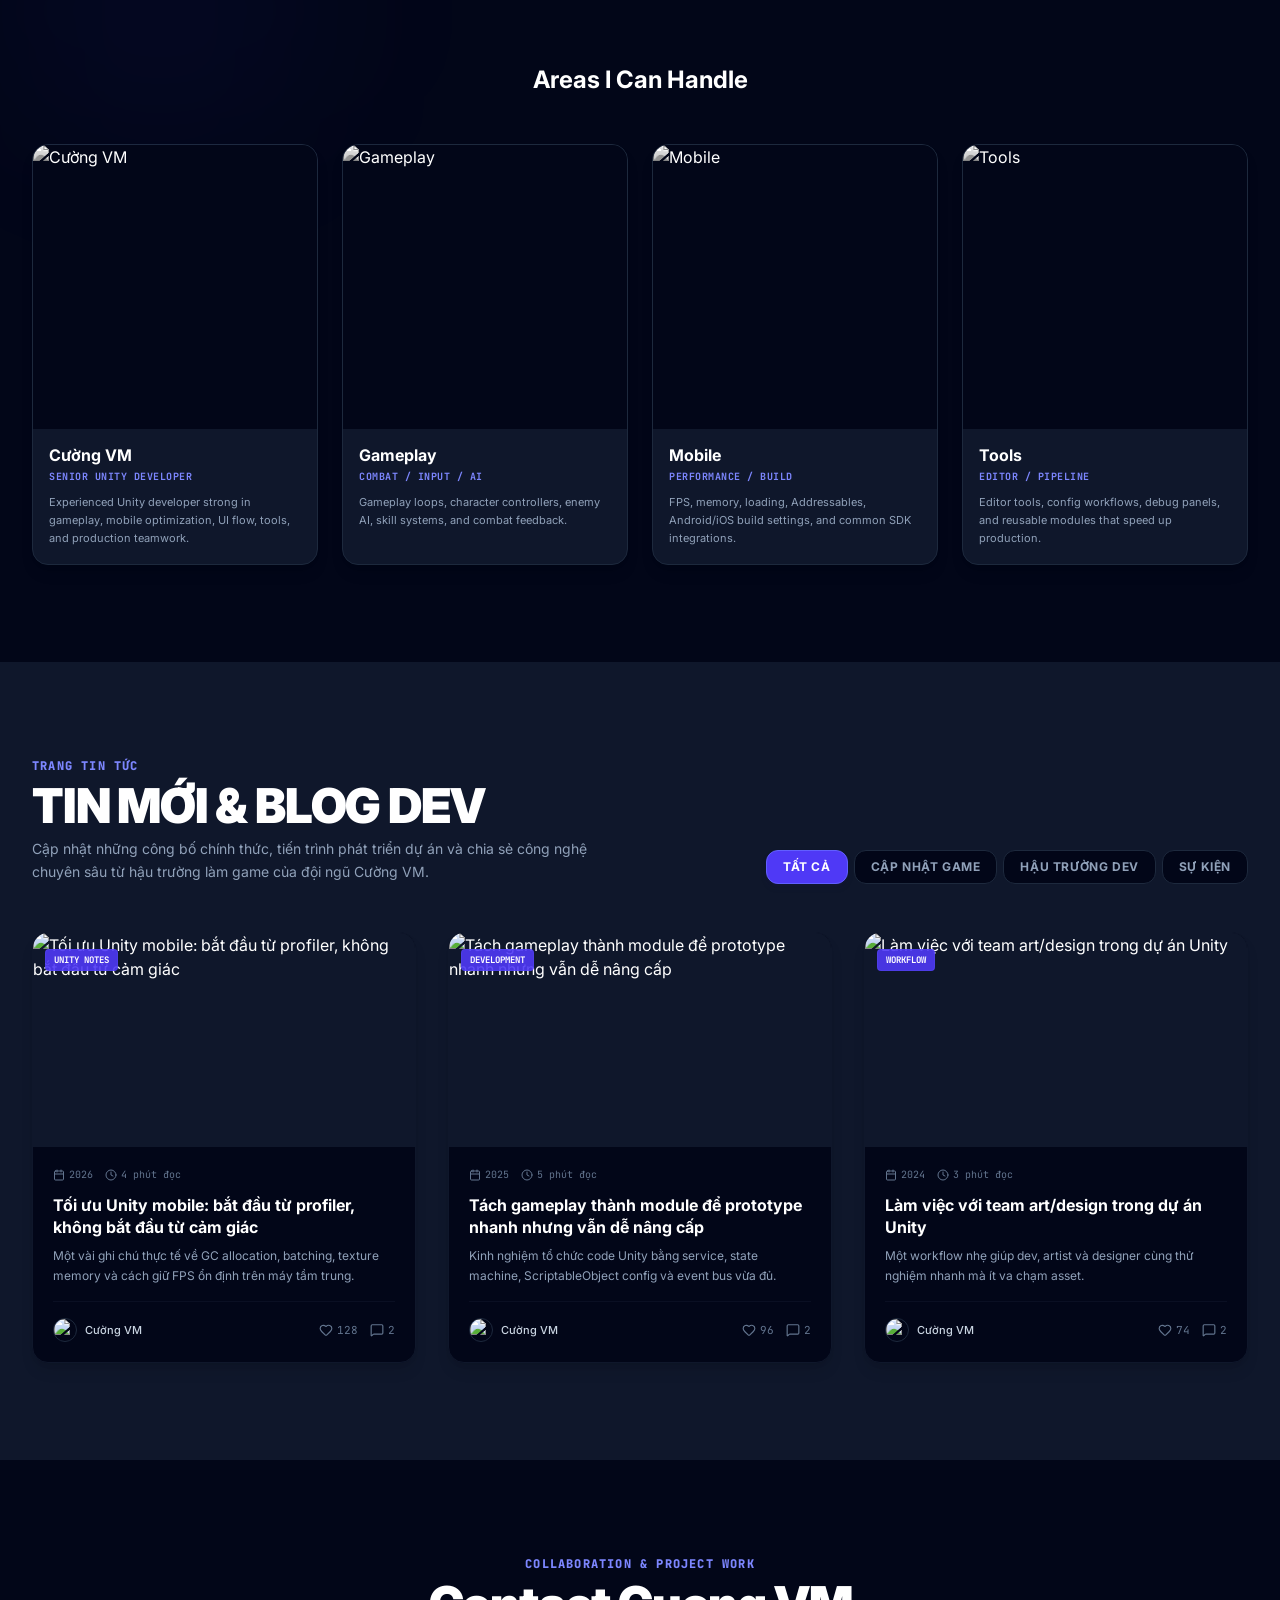
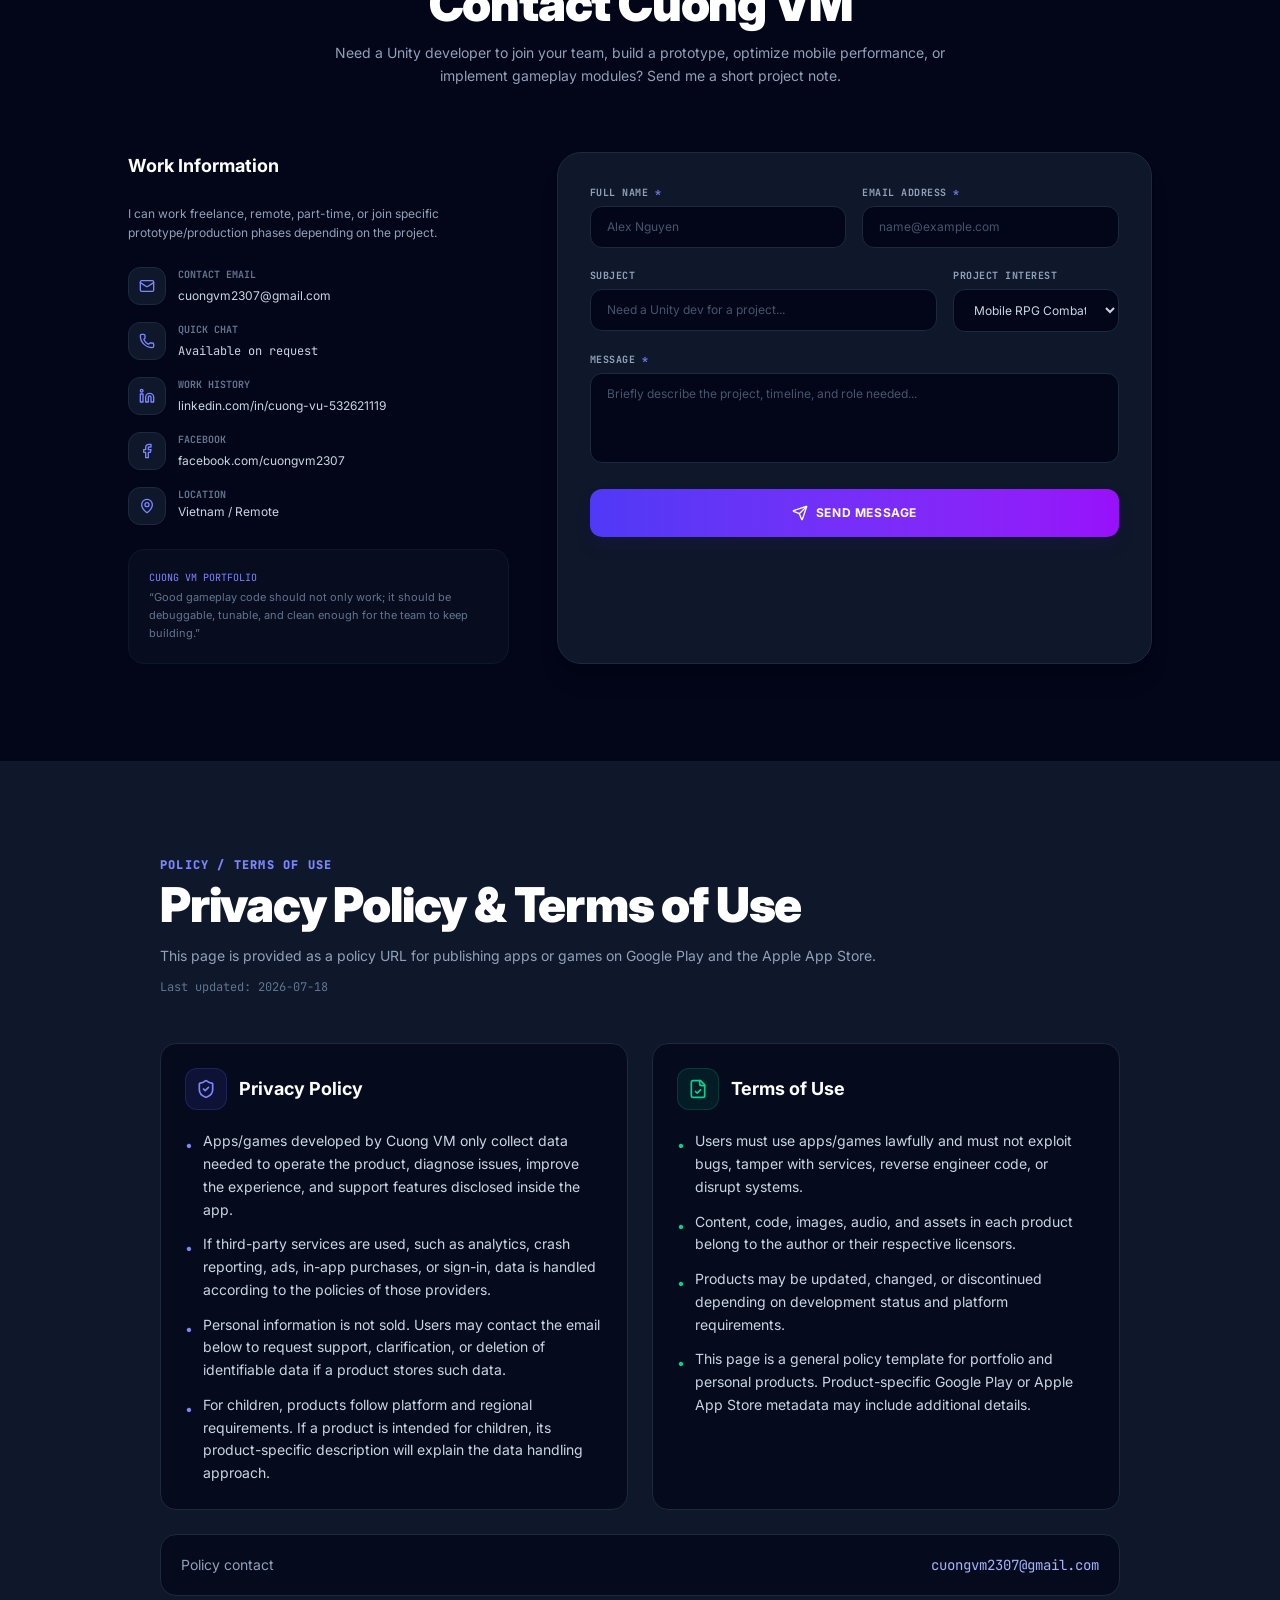
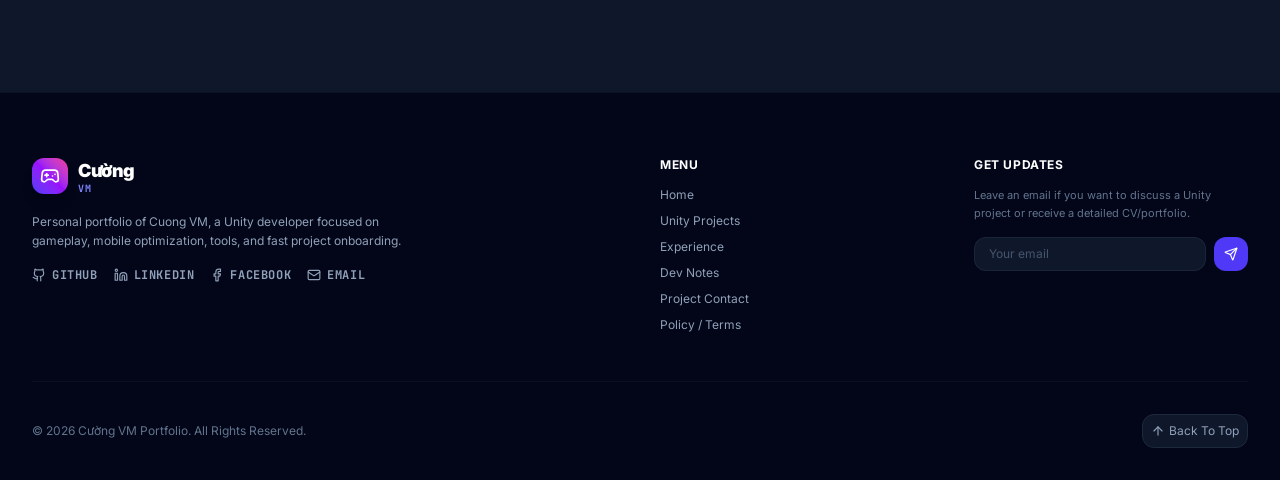
==== commit fc25f232: "feat: add facebook contact link" ====
--- a/index.html
+++ b/index.html
@@ -4,8 +4,8 @@
     <meta charset="UTF-8" />
     <meta name="viewport" content="width=device-width, initial-scale=1.0" />
     <title>Cuong VM | Unity Developer Portfolio</title>
-    <script type="module" crossorigin src="/assets/index-C0fQRLdd.js"></script>
-    <link rel="stylesheet" crossorigin href="/assets/index-CrjjumG-.css" />
+    <script type="module" crossorigin src="/assets/index-CBV489PK.js"></script>
+    <link rel="stylesheet" crossorigin href="/assets/index-CfaV4LTG.css" />
   </head>
   <body>
     <div id="root"></div>
--- a/assets/index-CfaV4LTG.css
+++ b/assets/index-CfaV4LTG.css
@@ -0,0 +1 @@
+@import"https://fonts.googleapis.com/css2?family=Inter:wght@300;400;500;600;700;800;900&family=Space+Grotesk:wght@400;650;700&family=JetBrains+Mono:wght@400;500;750&display=swap";/*! tailwindcss v4.3.3 | MIT License | https://tailwindcss.com */@layer properties{@supports (((-webkit-hyphens:none)) and (not (margin-trim:inline))) or ((-moz-orient:inline) and (not (color:rgb(from red r g b)))){*,:before,:after,::backdrop{--tw-translate-x:0;--tw-translate-y:0;--tw-translate-z:0;--tw-scale-x:1;--tw-scale-y:1;--tw-scale-z:1;--tw-rotate-x:initial;--tw-rotate-y:initial;--tw-rotate-z:initial;--tw-skew-x:initial;--tw-skew-y:initial;--tw-space-y-reverse:0;--tw-border-style:solid;--tw-gradient-position:initial;--tw-gradient-from:#0000;--tw-gradient-via:#0000;--tw-gradient-to:#0000;--tw-gradient-stops:initial;--tw-gradient-via-stops:initial;--tw-gradient-from-position:0%;--tw-gradient-via-position:50%;--tw-gradient-to-position:100%;--tw-leading:initial;--tw-font-weight:initial;--tw-tracking:initial;--tw-shadow:0 0 #0000;--tw-shadow-color:initial;--tw-shadow-alpha:100%;--tw-inset-shadow:0 0 #0000;--tw-inset-shadow-color:initial;--tw-inset-shadow-alpha:100%;--tw-ring-color:initial;--tw-ring-shadow:0 0 #0000;--tw-inset-ring-color:initial;--tw-inset-ring-shadow:0 0 #0000;--tw-ring-inset:initial;--tw-ring-offset-width:0px;--tw-ring-offset-color:#fff;--tw-ring-offset-shadow:0 0 #0000;--tw-blur:initial;--tw-brightness:initial;--tw-contrast:initial;--tw-grayscale:initial;--tw-hue-rotate:initial;--tw-invert:initial;--tw-opacity:initial;--tw-saturate:initial;--tw-sepia:initial;--tw-drop-shadow:initial;--tw-drop-shadow-color:initial;--tw-drop-shadow-alpha:100%;--tw-drop-shadow-size:initial;--tw-backdrop-blur:initial;--tw-backdrop-brightness:initial;--tw-backdrop-contrast:initial;--tw-backdrop-grayscale:initial;--tw-backdrop-hue-rotate:initial;--tw-backdrop-invert:initial;--tw-backdrop-opacity:initial;--tw-backdrop-saturate:initial;--tw-backdrop-sepia:initial;--tw-duration:initial}}}@layer theme{:root,:host{--font-sans:"Inter", system-ui, -apple-system, sans-serif;--font-mono:"JetBrains Mono", monospace;--color-red-400:oklch(70.4% .191 22.216);--color-red-500:oklch(63.7% .237 25.331);--color-red-600:oklch(57.7% .245 27.325);--color-red-900:oklch(39.6% .141 25.723);--color-red-950:oklch(25.8% .092 26.042);--color-amber-400:oklch(82.8% .189 84.429);--color-amber-500:oklch(76.9% .188 70.08);--color-amber-600:oklch(66.6% .179 58.318);--color-amber-950:oklch(27.9% .077 45.635);--color-green-400:oklch(79.2% .209 151.711);--color-emerald-400:oklch(76.5% .177 163.223);--color-emerald-500:oklch(69.6% .17 162.48);--color-emerald-600:oklch(59.6% .145 163.225);--color-emerald-900:oklch(37.8% .077 168.94);--color-emerald-950:oklch(26.2% .051 172.552);--color-blue-300:oklch(80.9% .105 251.813);--color-blue-400:oklch(70.7% .165 254.624);--color-blue-500:oklch(62.3% .214 259.815);--color-blue-950:oklch(28.2% .091 267.935);--color-indigo-200:oklch(87% .065 274.039);--color-indigo-300:oklch(78.5% .115 274.713);--color-indigo-400:oklch(67.3% .182 276.935);--color-indigo-500:oklch(58.5% .233 277.117);--color-indigo-600:oklch(51.1% .262 276.966);--color-indigo-800:oklch(39.8% .195 277.366);--color-indigo-900:oklch(35.9% .144 278.697);--color-indigo-950:oklch(25.7% .09 281.288);--color-purple-400:oklch(71.4% .203 305.504);--color-purple-500:oklch(62.7% .265 303.9);--color-purple-600:oklch(55.8% .288 302.321);--color-purple-800:oklch(43.8% .218 303.724);--color-purple-900:oklch(38.1% .176 304.987);--color-pink-400:oklch(71.8% .202 349.761);--color-pink-500:oklch(65.6% .241 354.308);--color-pink-600:oklch(59.2% .249 .584);--color-pink-900:oklch(40.8% .153 2.432);--color-pink-950:oklch(28.4% .109 3.907);--color-rose-500:oklch(64.5% .246 16.439);--color-slate-100:oklch(96.8% .007 247.896);--color-slate-200:oklch(92.9% .013 255.508);--color-slate-300:oklch(86.9% .022 252.894);--color-slate-400:oklch(70.4% .04 256.788);--color-slate-500:oklch(55.4% .046 257.417);--color-slate-600:oklch(44.6% .043 257.281);--color-slate-700:oklch(37.2% .044 257.287);--color-slate-800:oklch(27.9% .041 260.031);--color-slate-900:oklch(20.8% .042 265.755);--color-slate-950:oklch(12.9% .042 264.695);--color-black:#000;--color-white:#fff;--spacing:.25rem;--container-sm:24rem;--container-md:28rem;--container-lg:32rem;--container-xl:36rem;--container-2xl:42rem;--container-3xl:48rem;--container-4xl:56rem;--container-5xl:64rem;--container-7xl:80rem;--text-xs:.75rem;--text-xs--line-height:calc(1 / .75);--text-sm:.875rem;--text-sm--line-height:calc(1.25 / .875);--text-base:1rem;--text-base--line-height: 1.5 ;--text-lg:1.125rem;--text-lg--line-height:calc(1.75 / 1.125);--text-xl:1.25rem;--text-xl--line-height:calc(1.75 / 1.25);--text-2xl:1.5rem;--text-2xl--line-height:calc(2 / 1.5);--text-3xl:1.875rem;--text-3xl--line-height: 1.2 ;--text-4xl:2.25rem;--text-4xl--line-height:calc(2.5 / 2.25);--text-5xl:3rem;--text-5xl--line-height:1;--text-6xl:3.75rem;--text-6xl--line-height:1;--text-7xl:4.5rem;--text-7xl--line-height:1;--font-weight-normal:400;--font-weight-medium:500;--font-weight-semibold:600;--font-weight-bold:700;--font-weight-black:900;--tracking-tight:-.025em;--tracking-wide:.025em;--tracking-wider:.05em;--tracking-widest:.1em;--leading-tight:1.25;--leading-snug:1.375;--leading-relaxed:1.625;--radius-md:.375rem;--radius-lg:.5rem;--radius-xl:.75rem;--radius-2xl:1rem;--radius-3xl:1.5rem;--drop-shadow-md:0 3px 3px #0000001f;--animate-spin:spin 1s linear infinite;--animate-ping:ping 1s cubic-bezier(0, 0, .2, 1) infinite;--animate-pulse:pulse 2s cubic-bezier(.4, 0, .6, 1) infinite;--animate-bounce:bounce 1s infinite;--blur-md:12px;--blur-lg:16px;--aspect-video:16 / 9;--default-transition-duration:.15s;--default-transition-timing-function:cubic-bezier(.4, 0, .2, 1);--default-font-family:var(--font-sans);--default-mono-font-family:var(--font-mono)}}@layer base{*,:after,:before,::backdrop{box-sizing:border-box;border:0 solid;margin:0;padding:0}::file-selector-button{box-sizing:border-box;border:0 solid;margin:0;padding:0}html,:host{-webkit-text-size-adjust:100%;-moz-tab-size:4;tab-size:4;line-height:1.5;font-family:var(--default-font-family,-apple-system, BlinkMacSystemFont, "Segoe UI", Roboto, "Helvetica Neue", "Noto Sans", Arial, sans-serif, "Apple Color Emoji", "Segoe UI Emoji", "Segoe UI Symbol", "Noto Color Emoji");font-feature-settings:var(--default-font-feature-settings,normal);font-variation-settings:var(--default-font-variation-settings,normal);-webkit-tap-highlight-color:transparent}hr{height:0;color:inherit;border-top-width:1px}abbr:where([title]){-webkit-text-decoration:underline dotted;text-decoration:underline dotted}h1,h2,h3,h4,h5,h6{font-size:inherit;font-weight:inherit}a{color:inherit;-webkit-text-decoration:inherit;text-decoration:inherit}b,strong{font-weight:bolder}code,kbd,samp,pre{font-family:var(--default-mono-font-family,ui-monospace, SFMono-Regular, Menlo, Monaco, Consolas, "Liberation Mono", "Courier New", monospace);font-feature-settings:var(--default-mono-font-feature-settings,normal);font-variation-settings:var(--default-mono-font-variation-settings,normal);font-size:1em}small{font-size:80%}sub,sup{vertical-align:baseline;font-size:75%;line-height:0;position:relative}sub{bottom:-.25em}sup{top:-.5em}table{text-indent:0;border-color:inherit;border-collapse:collapse}:-moz-focusring:where(:not(iframe)){outline:auto}progress{vertical-align:baseline}summary{display:list-item}ol,ul,menu{list-style:none}img,svg,video,canvas,audio,iframe,embed,object{vertical-align:middle;display:block}img,video{max-width:100%;height:auto}button,input,select,optgroup,textarea{font:inherit;font-feature-settings:inherit;font-variation-settings:inherit;letter-spacing:inherit;color:inherit;opacity:1;background-color:#0000;border-radius:0}::file-selector-button{font:inherit;font-feature-settings:inherit;font-variation-settings:inherit;letter-spacing:inherit;color:inherit;opacity:1;background-color:#0000;border-radius:0}:where(select:is([multiple],[size])) optgroup{font-weight:bolder}:where(select:is([multiple],[size])) optgroup option{padding-inline-start:20px}::file-selector-button{margin-inline-end:4px}::placeholder{opacity:1}@supports (not ((-webkit-appearance:-apple-pay-button))) or (contain-intrinsic-size:1px){::placeholder{color:currentColor}@supports (color:color-mix(in lab,red,red)){::placeholder{color:color-mix(in oklab,currentcolor 50%,transparent)}}}textarea{resize:vertical}::-webkit-search-decoration{-webkit-appearance:none}::-webkit-date-and-time-value{min-height:1lh;text-align:inherit}::-webkit-datetime-edit{display:inline-flex}::-webkit-datetime-edit-fields-wrapper{padding:0}::-webkit-datetime-edit{padding-block:0}::-webkit-datetime-edit-year-field{padding-block:0}::-webkit-datetime-edit-month-field{padding-block:0}::-webkit-datetime-edit-day-field{padding-block:0}::-webkit-datetime-edit-hour-field{padding-block:0}::-webkit-datetime-edit-minute-field{padding-block:0}::-webkit-datetime-edit-second-field{padding-block:0}::-webkit-datetime-edit-millisecond-field{padding-block:0}::-webkit-datetime-edit-meridiem-field{padding-block:0}::-webkit-calendar-picker-indicator{line-height:1}:-moz-ui-invalid{box-shadow:none}button,input:where([type=button],[type=reset],[type=submit]){-webkit-appearance:button;-moz-appearance:button;appearance:button}::file-selector-button{-webkit-appearance:button;-moz-appearance:button;appearance:button}::-webkit-inner-spin-button{height:auto}::-webkit-outer-spin-button{height:auto}[hidden]:where(:not([hidden=until-found])){display:none!important}}@layer components;@layer utilities{.pointer-events-none{pointer-events:none}.visible{visibility:visible}.sr-only{clip-path:inset(50%);white-space:nowrap;border-width:0;width:1px;height:1px;margin:-1px;padding:0;position:absolute;overflow:hidden}.absolute{position:absolute}.fixed{position:fixed}.relative{position:relative}.inset-0{top:0;right:0;bottom:0;left:0}.inset-x-0{inset-inline:0}.top-0{top:0}.top-1{top:var(--spacing)}.top-1\/3{top:33.3333%}.top-1\/4{top:25%}.top-3{top:calc(var(--spacing) * 3)}.top-4{top:calc(var(--spacing) * 4)}.top-\[65px\]{top:65px}.right-0{right:0}.right-1\/4{right:25%}.right-3{right:calc(var(--spacing) * 3)}.right-4{right:calc(var(--spacing) * 4)}.right-6{right:calc(var(--spacing) * 6)}.bottom-0{bottom:0}.bottom-1{bottom:var(--spacing)}.bottom-1\/4{bottom:25%}.bottom-3{bottom:calc(var(--spacing) * 3)}.bottom-6{bottom:calc(var(--spacing) * 6)}.-left-\[30px\]{left:-30px}.left-0{left:0}.left-1\/2{left:50%}.left-1\/4{left:25%}.left-3{left:calc(var(--spacing) * 3)}.left-6{left:calc(var(--spacing) * 6)}.left-\[5\%\]{left:5%}.left-\[15\%\]{left:15%}.z-0{z-index:0}.z-10{z-index:10}.z-20{z-index:20}.z-40{z-index:40}.z-50{z-index:50}.mx-auto{margin-inline:auto}.my-8{margin-block:calc(var(--spacing) * 8)}.-mt-1{margin-top:calc(var(--spacing) * -1)}.mt-0\.5{margin-top:calc(var(--spacing) * .5)}.mt-1{margin-top:var(--spacing)}.mt-1\.5{margin-top:calc(var(--spacing) * 1.5)}.mt-2{margin-top:calc(var(--spacing) * 2)}.mt-2\.5{margin-top:calc(var(--spacing) * 2.5)}.mt-3{margin-top:calc(var(--spacing) * 3)}.mt-3\.5{margin-top:calc(var(--spacing) * 3.5)}.mt-4{margin-top:calc(var(--spacing) * 4)}.mt-6{margin-top:calc(var(--spacing) * 6)}.mt-8{margin-top:calc(var(--spacing) * 8)}.mt-10{margin-top:calc(var(--spacing) * 10)}.mt-auto{margin-top:auto}.mb-0\.5{margin-bottom:calc(var(--spacing) * .5)}.mb-1{margin-bottom:var(--spacing)}.mb-1\.5{margin-bottom:calc(var(--spacing) * 1.5)}.mb-2{margin-bottom:calc(var(--spacing) * 2)}.mb-3{margin-bottom:calc(var(--spacing) * 3)}.mb-4{margin-bottom:calc(var(--spacing) * 4)}.mb-5{margin-bottom:calc(var(--spacing) * 5)}.mb-6{margin-bottom:calc(var(--spacing) * 6)}.mb-8{margin-bottom:calc(var(--spacing) * 8)}.mb-10{margin-bottom:calc(var(--spacing) * 10)}.mb-12{margin-bottom:calc(var(--spacing) * 12)}.mb-16{margin-bottom:calc(var(--spacing) * 16)}.mb-20{margin-bottom:calc(var(--spacing) * 20)}.mb-24{margin-bottom:calc(var(--spacing) * 24)}.-ml-6{margin-left:calc(var(--spacing) * -6)}.line-clamp-1{-webkit-line-clamp:1;-webkit-box-orient:vertical;display:-webkit-box;overflow:hidden}.line-clamp-2{-webkit-line-clamp:2;-webkit-box-orient:vertical;display:-webkit-box;overflow:hidden}.line-clamp-3{-webkit-line-clamp:3;-webkit-box-orient:vertical;display:-webkit-box;overflow:hidden}.block{display:block}.flex{display:flex}.grid{display:grid}.hidden{display:none}.inline-block{display:inline-block}.inline-flex{display:inline-flex}.aspect-square{aspect-ratio:1}.aspect-video{aspect-ratio:var(--aspect-video)}.h-0\.5{height:calc(var(--spacing) * .5)}.h-1{height:var(--spacing)}.h-2{height:calc(var(--spacing) * 2)}.h-2\.5{height:calc(var(--spacing) * 2.5)}.h-3{height:calc(var(--spacing) * 3)}.h-3\.5{height:calc(var(--spacing) * 3.5)}.h-4{height:calc(var(--spacing) * 4)}.h-4\.5{height:calc(var(--spacing) * 4.5)}.h-5{height:calc(var(--spacing) * 5)}.h-6{height:calc(var(--spacing) * 6)}.h-8{height:calc(var(--spacing) * 8)}.h-10{height:calc(var(--spacing) * 10)}.h-12{height:calc(var(--spacing) * 12)}.h-14{height:calc(var(--spacing) * 14)}.h-16{height:calc(var(--spacing) * 16)}.h-32{height:calc(var(--spacing) * 32)}.h-40{height:calc(var(--spacing) * 40)}.h-48{height:calc(var(--spacing) * 48)}.h-64{height:calc(var(--spacing) * 64)}.h-\[25vh\]{height:25vh}.h-\[30vh\]{height:30vh}.h-\[35vh\]{height:35vh}.h-\[40vh\]{height:40vh}.h-\[400px\]{height:400px}.h-full{height:100%}.max-h-\[30vh\]{max-height:30vh}.max-h-\[60vh\]{max-height:60vh}.max-h-\[65vh\]{max-height:65vh}.min-h-screen{min-height:100vh}.w-2{width:calc(var(--spacing) * 2)}.w-2\.5{width:calc(var(--spacing) * 2.5)}.w-3{width:calc(var(--spacing) * 3)}.w-3\.5{width:calc(var(--spacing) * 3.5)}.w-4{width:calc(var(--spacing) * 4)}.w-4\.5{width:calc(var(--spacing) * 4.5)}.w-5{width:calc(var(--spacing) * 5)}.w-6{width:calc(var(--spacing) * 6)}.w-8{width:calc(var(--spacing) * 8)}.w-10{width:calc(var(--spacing) * 10)}.w-12{width:calc(var(--spacing) * 12)}.w-14{width:calc(var(--spacing) * 14)}.w-16{width:calc(var(--spacing) * 16)}.w-\[25vw\]{width:25vw}.w-\[30vw\]{width:30vw}.w-\[35vw\]{width:35vw}.w-\[40vw\]{width:40vw}.w-fit{width:fit-content}.w-full{width:100%}.max-w-2xl{max-width:var(--container-2xl)}.max-w-3xl{max-width:var(--container-3xl)}.max-w-4xl{max-width:var(--container-4xl)}.max-w-5xl{max-width:var(--container-5xl)}.max-w-7xl{max-width:var(--container-7xl)}.max-w-\[100px\]{max-width:100px}.max-w-lg{max-width:var(--container-lg)}.max-w-md{max-width:var(--container-md)}.max-w-none{max-width:none}.max-w-sm{max-width:var(--container-sm)}.max-w-xl{max-width:var(--container-xl)}.flex-1{flex:1}.shrink-0{flex-shrink:0}.grow{flex-grow:1}.-translate-x-1\/2{--tw-translate-x: -50% ;translate:var(--tw-translate-x) var(--tw-translate-y)}.scale-100{--tw-scale-x:100%;--tw-scale-y:100%;--tw-scale-z:100%;scale:var(--tw-scale-x) var(--tw-scale-y)}.scale-105{--tw-scale-x:105%;--tw-scale-y:105%;--tw-scale-z:105%;scale:var(--tw-scale-x) var(--tw-scale-y)}.transform{transform:var(--tw-rotate-x,) var(--tw-rotate-y,) var(--tw-rotate-z,) var(--tw-skew-x,) var(--tw-skew-y,)}.animate-bounce{animation:var(--animate-bounce)}.animate-ping{animation:var(--animate-ping)}.animate-pulse{animation:var(--animate-pulse)}.animate-spin{animation:var(--animate-spin)}.cursor-not-allowed{cursor:not-allowed}.cursor-pointer{cursor:pointer}.resize{resize:both}.resize-none{resize:none}.grid-cols-1{grid-template-columns:repeat(1,minmax(0,1fr))}.grid-cols-2{grid-template-columns:repeat(2,minmax(0,1fr))}.grid-cols-3{grid-template-columns:repeat(3,minmax(0,1fr))}.grid-cols-4{grid-template-columns:repeat(4,minmax(0,1fr))}.flex-col{flex-direction:column}.flex-wrap{flex-wrap:wrap}.items-center{align-items:center}.items-start{align-items:flex-start}.justify-between{justify-content:space-between}.justify-center{justify-content:center}.gap-0\.5{gap:calc(var(--spacing) * .5)}.gap-1{gap:var(--spacing)}.gap-1\.5{gap:calc(var(--spacing) * 1.5)}.gap-2{gap:calc(var(--spacing) * 2)}.gap-2\.5{gap:calc(var(--spacing) * 2.5)}.gap-3{gap:calc(var(--spacing) * 3)}.gap-3\.5{gap:calc(var(--spacing) * 3.5)}.gap-4{gap:calc(var(--spacing) * 4)}.gap-5{gap:calc(var(--spacing) * 5)}.gap-6{gap:calc(var(--spacing) * 6)}.gap-8{gap:calc(var(--spacing) * 8)}.gap-10{gap:calc(var(--spacing) * 10)}.gap-12{gap:calc(var(--spacing) * 12)}:where(.space-y-1\.5>:not(:last-child)){--tw-space-y-reverse:0;margin-block-start:calc(calc(var(--spacing) * 1.5) * var(--tw-space-y-reverse));margin-block-end:calc(calc(var(--spacing) * 1.5) * calc(1 - var(--tw-space-y-reverse)))}:where(.space-y-2>:not(:last-child)){--tw-space-y-reverse:0;margin-block-start:calc(calc(var(--spacing) * 2) * var(--tw-space-y-reverse));margin-block-end:calc(calc(var(--spacing) * 2) * calc(1 - var(--tw-space-y-reverse)))}:where(.space-y-2\.5>:not(:last-child)){--tw-space-y-reverse:0;margin-block-start:calc(calc(var(--spacing) * 2.5) * var(--tw-space-y-reverse));margin-block-end:calc(calc(var(--spacing) * 2.5) * calc(1 - var(--tw-space-y-reverse)))}:where(.space-y-3>:not(:last-child)){--tw-space-y-reverse:0;margin-block-start:calc(calc(var(--spacing) * 3) * var(--tw-space-y-reverse));margin-block-end:calc(calc(var(--spacing) * 3) * calc(1 - var(--tw-space-y-reverse)))}:where(.space-y-3\.5>:not(:last-child)){--tw-space-y-reverse:0;margin-block-start:calc(calc(var(--spacing) * 3.5) * var(--tw-space-y-reverse));margin-block-end:calc(calc(var(--spacing) * 3.5) * calc(1 - var(--tw-space-y-reverse)))}:where(.space-y-4>:not(:last-child)){--tw-space-y-reverse:0;margin-block-start:calc(calc(var(--spacing) * 4) * var(--tw-space-y-reverse));margin-block-end:calc(calc(var(--spacing) * 4) * calc(1 - var(--tw-space-y-reverse)))}:where(.space-y-5>:not(:last-child)){--tw-space-y-reverse:0;margin-block-start:calc(calc(var(--spacing) * 5) * var(--tw-space-y-reverse));margin-block-end:calc(calc(var(--spacing) * 5) * calc(1 - var(--tw-space-y-reverse)))}:where(.space-y-6>:not(:last-child)){--tw-space-y-reverse:0;margin-block-start:calc(calc(var(--spacing) * 6) * var(--tw-space-y-reverse));margin-block-end:calc(calc(var(--spacing) * 6) * calc(1 - var(--tw-space-y-reverse)))}:where(.space-y-10>:not(:last-child)){--tw-space-y-reverse:0;margin-block-start:calc(calc(var(--spacing) * 10) * var(--tw-space-y-reverse));margin-block-end:calc(calc(var(--spacing) * 10) * calc(1 - var(--tw-space-y-reverse)))}.truncate{text-overflow:ellipsis;white-space:nowrap;overflow:hidden}.overflow-hidden{overflow:hidden}.overflow-x-auto{overflow-x:auto}.overflow-y-auto{overflow-y:auto}.scroll-smooth{scroll-behavior:smooth}.rounded{border-radius:.25rem}.rounded-2xl{border-radius:var(--radius-2xl)}.rounded-3xl{border-radius:var(--radius-3xl)}.rounded-full{border-radius:3.40282e38px}.rounded-lg{border-radius:var(--radius-lg)}.rounded-md{border-radius:var(--radius-md)}.rounded-xl{border-radius:var(--radius-xl)}.border{border-style:var(--tw-border-style);border-width:1px}.border-2{border-style:var(--tw-border-style);border-width:2px}.border-t{border-top-style:var(--tw-border-style);border-top-width:1px}.border-r{border-right-style:var(--tw-border-style);border-right-width:1px}.border-b{border-bottom-style:var(--tw-border-style);border-bottom-width:1px}.border-b-2{border-bottom-style:var(--tw-border-style);border-bottom-width:2px}.border-l{border-left-style:var(--tw-border-style);border-left-width:1px}.border-dashed{--tw-border-style:dashed;border-style:dashed}.border-amber-500\/20{border-color:#f99c0033}@supports (color:color-mix(in lab,red,red)){.border-amber-500\/20{border-color:color-mix(in oklab,var(--color-amber-500) 20%,transparent)}}.border-amber-500\/30{border-color:#f99c004d}@supports (color:color-mix(in lab,red,red)){.border-amber-500\/30{border-color:color-mix(in oklab,var(--color-amber-500) 30%,transparent)}}.border-amber-600\/50{border-color:#dd740080}@supports (color:color-mix(in lab,red,red)){.border-amber-600\/50{border-color:color-mix(in oklab,var(--color-amber-600) 50%,transparent)}}.border-blue-500\/50{border-color:#3080ff80}@supports (color:color-mix(in lab,red,red)){.border-blue-500\/50{border-color:color-mix(in oklab,var(--color-blue-500) 50%,transparent)}}.border-emerald-500{border-color:var(--color-emerald-500)}.border-emerald-500\/20{border-color:#00bb7f33}@supports (color:color-mix(in lab,red,red)){.border-emerald-500\/20{border-color:color-mix(in oklab,var(--color-emerald-500) 20%,transparent)}}.border-emerald-500\/30{border-color:#00bb7f4d}@supports (color:color-mix(in lab,red,red)){.border-emerald-500\/30{border-color:color-mix(in oklab,var(--color-emerald-500) 30%,transparent)}}.border-emerald-900\/30{border-color:#004e3b4d}@supports (color:color-mix(in lab,red,red)){.border-emerald-900\/30{border-color:color-mix(in oklab,var(--color-emerald-900) 30%,transparent)}}.border-emerald-950\/50{border-color:#002c2280}@supports (color:color-mix(in lab,red,red)){.border-emerald-950\/50{border-color:color-mix(in oklab,var(--color-emerald-950) 50%,transparent)}}.border-indigo-500{border-color:var(--color-indigo-500)}.border-indigo-500\/20{border-color:#625fff33}@supports (color:color-mix(in lab,red,red)){.border-indigo-500\/20{border-color:color-mix(in oklab,var(--color-indigo-500) 20%,transparent)}}.border-indigo-500\/30{border-color:#625fff4d}@supports (color:color-mix(in lab,red,red)){.border-indigo-500\/30{border-color:color-mix(in oklab,var(--color-indigo-500) 30%,transparent)}}.border-indigo-500\/60{border-color:#625fff99}@supports (color:color-mix(in lab,red,red)){.border-indigo-500\/60{border-color:color-mix(in oklab,var(--color-indigo-500) 60%,transparent)}}.border-pink-500{border-color:var(--color-pink-500)}.border-pink-500\/20{border-color:#f6339a33}@supports (color:color-mix(in lab,red,red)){.border-pink-500\/20{border-color:color-mix(in oklab,var(--color-pink-500) 20%,transparent)}}.border-purple-500\/20{border-color:#ac4bff33}@supports (color:color-mix(in lab,red,red)){.border-purple-500\/20{border-color:color-mix(in oklab,var(--color-purple-500) 20%,transparent)}}.border-red-500\/20{border-color:#fb2c3633}@supports (color:color-mix(in lab,red,red)){.border-red-500\/20{border-color:color-mix(in oklab,var(--color-red-500) 20%,transparent)}}.border-red-500\/30{border-color:#fb2c364d}@supports (color:color-mix(in lab,red,red)){.border-red-500\/30{border-color:color-mix(in oklab,var(--color-red-500) 30%,transparent)}}.border-red-500\/80{border-color:#fb2c36cc}@supports (color:color-mix(in lab,red,red)){.border-red-500\/80{border-color:color-mix(in oklab,var(--color-red-500) 80%,transparent)}}.border-slate-700{border-color:var(--color-slate-700)}.border-slate-700\/50{border-color:#31415880}@supports (color:color-mix(in lab,red,red)){.border-slate-700\/50{border-color:color-mix(in oklab,var(--color-slate-700) 50%,transparent)}}.border-slate-700\/60{border-color:#31415899}@supports (color:color-mix(in lab,red,red)){.border-slate-700\/60{border-color:color-mix(in oklab,var(--color-slate-700) 60%,transparent)}}.border-slate-800{border-color:var(--color-slate-800)}.border-slate-800\/40{border-color:#1d293d66}@supports (color:color-mix(in lab,red,red)){.border-slate-800\/40{border-color:color-mix(in oklab,var(--color-slate-800) 40%,transparent)}}.border-slate-800\/60{border-color:#1d293d99}@supports (color:color-mix(in lab,red,red)){.border-slate-800\/60{border-color:color-mix(in oklab,var(--color-slate-800) 60%,transparent)}}.border-slate-800\/70{border-color:#1d293db3}@supports (color:color-mix(in lab,red,red)){.border-slate-800\/70{border-color:color-mix(in oklab,var(--color-slate-800) 70%,transparent)}}.border-slate-800\/80{border-color:#1d293dcc}@supports (color:color-mix(in lab,red,red)){.border-slate-800\/80{border-color:color-mix(in oklab,var(--color-slate-800) 80%,transparent)}}.border-slate-900{border-color:var(--color-slate-900)}.border-slate-900\/60{border-color:#0f172b99}@supports (color:color-mix(in lab,red,red)){.border-slate-900\/60{border-color:color-mix(in oklab,var(--color-slate-900) 60%,transparent)}}.border-slate-900\/80{border-color:#0f172bcc}@supports (color:color-mix(in lab,red,red)){.border-slate-900\/80{border-color:color-mix(in oklab,var(--color-slate-900) 80%,transparent)}}.border-slate-950{border-color:var(--color-slate-950)}.border-transparent{border-color:#0000}.border-white\/35{border-color:#ffffff59}@supports (color:color-mix(in lab,red,red)){.border-white\/35{border-color:color-mix(in oklab,var(--color-white) 35%,transparent)}}.border-t-white{border-top-color:var(--color-white)}.bg-amber-500\/10{background-color:#f99c001a}@supports (color:color-mix(in lab,red,red)){.bg-amber-500\/10{background-color:color-mix(in oklab,var(--color-amber-500) 10%,transparent)}}.bg-amber-500\/15{background-color:#f99c0026}@supports (color:color-mix(in lab,red,red)){.bg-amber-500\/15{background-color:color-mix(in oklab,var(--color-amber-500) 15%,transparent)}}.bg-amber-950\/20{background-color:#46190133}@supports (color:color-mix(in lab,red,red)){.bg-amber-950\/20{background-color:color-mix(in oklab,var(--color-amber-950) 20%,transparent)}}.bg-blue-500{background-color:var(--color-blue-500)}.bg-blue-950\/20{background-color:#16245633}@supports (color:color-mix(in lab,red,red)){.bg-blue-950\/20{background-color:color-mix(in oklab,var(--color-blue-950) 20%,transparent)}}.bg-emerald-500{background-color:var(--color-emerald-500)}.bg-emerald-500\/10{background-color:#00bb7f1a}@supports (color:color-mix(in lab,red,red)){.bg-emerald-500\/10{background-color:color-mix(in oklab,var(--color-emerald-500) 10%,transparent)}}.bg-emerald-500\/15{background-color:#00bb7f26}@supports (color:color-mix(in lab,red,red)){.bg-emerald-500\/15{background-color:color-mix(in oklab,var(--color-emerald-500) 15%,transparent)}}.bg-emerald-600{background-color:var(--color-emerald-600)}.bg-emerald-950\/10{background-color:#002c221a}@supports (color:color-mix(in lab,red,red)){.bg-emerald-950\/10{background-color:color-mix(in oklab,var(--color-emerald-950) 10%,transparent)}}.bg-emerald-950\/30{background-color:#002c224d}@supports (color:color-mix(in lab,red,red)){.bg-emerald-950\/30{background-color:color-mix(in oklab,var(--color-emerald-950) 30%,transparent)}}.bg-emerald-950\/40{background-color:#002c2266}@supports (color:color-mix(in lab,red,red)){.bg-emerald-950\/40{background-color:color-mix(in oklab,var(--color-emerald-950) 40%,transparent)}}.bg-indigo-500{background-color:var(--color-indigo-500)}.bg-indigo-500\/10{background-color:#625fff1a}@supports (color:color-mix(in lab,red,red)){.bg-indigo-500\/10{background-color:color-mix(in oklab,var(--color-indigo-500) 10%,transparent)}}.bg-indigo-500\/15{background-color:#625fff26}@supports (color:color-mix(in lab,red,red)){.bg-indigo-500\/15{background-color:color-mix(in oklab,var(--color-indigo-500) 15%,transparent)}}.bg-indigo-600{background-color:var(--color-indigo-600)}.bg-indigo-600\/5{background-color:#4f39f60d}@supports (color:color-mix(in lab,red,red)){.bg-indigo-600\/5{background-color:color-mix(in oklab,var(--color-indigo-600) 5%,transparent)}}.bg-indigo-600\/10{background-color:#4f39f61a}@supports (color:color-mix(in lab,red,red)){.bg-indigo-600\/10{background-color:color-mix(in oklab,var(--color-indigo-600) 10%,transparent)}}.bg-indigo-600\/20{background-color:#4f39f633}@supports (color:color-mix(in lab,red,red)){.bg-indigo-600\/20{background-color:color-mix(in oklab,var(--color-indigo-600) 20%,transparent)}}.bg-indigo-600\/90{background-color:#4f39f6e6}@supports (color:color-mix(in lab,red,red)){.bg-indigo-600\/90{background-color:color-mix(in oklab,var(--color-indigo-600) 90%,transparent)}}.bg-pink-500\/10{background-color:#f6339a1a}@supports (color:color-mix(in lab,red,red)){.bg-pink-500\/10{background-color:color-mix(in oklab,var(--color-pink-500) 10%,transparent)}}.bg-pink-600{background-color:var(--color-pink-600)}.bg-pink-950\/40{background-color:#51042466}@supports (color:color-mix(in lab,red,red)){.bg-pink-950\/40{background-color:color-mix(in oklab,var(--color-pink-950) 40%,transparent)}}.bg-purple-500\/10{background-color:#ac4bff1a}@supports (color:color-mix(in lab,red,red)){.bg-purple-500\/10{background-color:color-mix(in oklab,var(--color-purple-500) 10%,transparent)}}.bg-purple-600\/5{background-color:#9810fa0d}@supports (color:color-mix(in lab,red,red)){.bg-purple-600\/5{background-color:color-mix(in oklab,var(--color-purple-600) 5%,transparent)}}.bg-red-500{background-color:var(--color-red-500)}.bg-red-500\/10{background-color:#fb2c361a}@supports (color:color-mix(in lab,red,red)){.bg-red-500\/10{background-color:color-mix(in oklab,var(--color-red-500) 10%,transparent)}}.bg-red-500\/15{background-color:#fb2c3626}@supports (color:color-mix(in lab,red,red)){.bg-red-500\/15{background-color:color-mix(in oklab,var(--color-red-500) 15%,transparent)}}.bg-red-500\/20{background-color:#fb2c3633}@supports (color:color-mix(in lab,red,red)){.bg-red-500\/20{background-color:color-mix(in oklab,var(--color-red-500) 20%,transparent)}}.bg-red-600{background-color:var(--color-red-600)}.bg-red-950\/20{background-color:#46080933}@supports (color:color-mix(in lab,red,red)){.bg-red-950\/20{background-color:color-mix(in oklab,var(--color-red-950) 20%,transparent)}}.bg-slate-800{background-color:var(--color-slate-800)}.bg-slate-800\/80{background-color:#1d293dcc}@supports (color:color-mix(in lab,red,red)){.bg-slate-800\/80{background-color:color-mix(in oklab,var(--color-slate-800) 80%,transparent)}}.bg-slate-900{background-color:var(--color-slate-900)}.bg-slate-900\/40{background-color:#0f172b66}@supports (color:color-mix(in lab,red,red)){.bg-slate-900\/40{background-color:color-mix(in oklab,var(--color-slate-900) 40%,transparent)}}.bg-slate-900\/50{background-color:#0f172b80}@supports (color:color-mix(in lab,red,red)){.bg-slate-900\/50{background-color:color-mix(in oklab,var(--color-slate-900) 50%,transparent)}}.bg-slate-900\/60{background-color:#0f172b99}@supports (color:color-mix(in lab,red,red)){.bg-slate-900\/60{background-color:color-mix(in oklab,var(--color-slate-900) 60%,transparent)}}.bg-slate-900\/80{background-color:#0f172bcc}@supports (color:color-mix(in lab,red,red)){.bg-slate-900\/80{background-color:color-mix(in oklab,var(--color-slate-900) 80%,transparent)}}.bg-slate-950{background-color:var(--color-slate-950)}.bg-slate-950\/40{background-color:#02061866}@supports (color:color-mix(in lab,red,red)){.bg-slate-950\/40{background-color:color-mix(in oklab,var(--color-slate-950) 40%,transparent)}}.bg-slate-950\/50{background-color:#02061880}@supports (color:color-mix(in lab,red,red)){.bg-slate-950\/50{background-color:color-mix(in oklab,var(--color-slate-950) 50%,transparent)}}.bg-slate-950\/60{background-color:#02061899}@supports (color:color-mix(in lab,red,red)){.bg-slate-950\/60{background-color:color-mix(in oklab,var(--color-slate-950) 60%,transparent)}}.bg-slate-950\/70{background-color:#020618b3}@supports (color:color-mix(in lab,red,red)){.bg-slate-950\/70{background-color:color-mix(in oklab,var(--color-slate-950) 70%,transparent)}}.bg-slate-950\/80{background-color:#020618cc}@supports (color:color-mix(in lab,red,red)){.bg-slate-950\/80{background-color:color-mix(in oklab,var(--color-slate-950) 80%,transparent)}}.bg-slate-950\/85{background-color:#020618d9}@supports (color:color-mix(in lab,red,red)){.bg-slate-950\/85{background-color:color-mix(in oklab,var(--color-slate-950) 85%,transparent)}}.bg-slate-950\/90{background-color:#020618e6}@supports (color:color-mix(in lab,red,red)){.bg-slate-950\/90{background-color:color-mix(in oklab,var(--color-slate-950) 90%,transparent)}}.bg-slate-950\/95{background-color:#020618f2}@supports (color:color-mix(in lab,red,red)){.bg-slate-950\/95{background-color:color-mix(in oklab,var(--color-slate-950) 95%,transparent)}}.bg-transparent{background-color:#0000}.bg-gradient-to-b{--tw-gradient-position:to bottom in oklab;background-image:linear-gradient(var(--tw-gradient-stops))}.bg-gradient-to-r{--tw-gradient-position:to right in oklab;background-image:linear-gradient(var(--tw-gradient-stops))}.bg-gradient-to-t{--tw-gradient-position:to top in oklab;background-image:linear-gradient(var(--tw-gradient-stops))}.bg-gradient-to-tr{--tw-gradient-position:to top right in oklab;background-image:linear-gradient(var(--tw-gradient-stops))}.bg-\[linear-gradient\(to_right\,\#1e293b_1px\,transparent_1px\)\]{background-image:linear-gradient(90deg,#1e293b 1px,#0000 1px)}.from-indigo-400{--tw-gradient-from:var(--color-indigo-400);--tw-gradient-stops:var(--tw-gradient-via-stops,var(--tw-gradient-position), var(--tw-gradient-from) var(--tw-gradient-from-position), var(--tw-gradient-to) var(--tw-gradient-to-position))}.from-indigo-500{--tw-gradient-from:var(--color-indigo-500);--tw-gradient-stops:var(--tw-gradient-via-stops,var(--tw-gradient-position), var(--tw-gradient-from) var(--tw-gradient-from-position), var(--tw-gradient-to) var(--tw-gradient-to-position))}.from-indigo-600{--tw-gradient-from:var(--color-indigo-600);--tw-gradient-stops:var(--tw-gradient-via-stops,var(--tw-gradient-position), var(--tw-gradient-from) var(--tw-gradient-from-position), var(--tw-gradient-to) var(--tw-gradient-to-position))}.from-indigo-900\/10{--tw-gradient-from:#312c851a}@supports (color:color-mix(in lab,red,red)){.from-indigo-900\/10{--tw-gradient-from:color-mix(in oklab, var(--color-indigo-900) 10%, transparent)}}.from-indigo-900\/10{--tw-gradient-stops:var(--tw-gradient-via-stops,var(--tw-gradient-position), var(--tw-gradient-from) var(--tw-gradient-from-position), var(--tw-gradient-to) var(--tw-gradient-to-position))}.from-pink-500{--tw-gradient-from:var(--color-pink-500);--tw-gradient-stops:var(--tw-gradient-via-stops,var(--tw-gradient-position), var(--tw-gradient-from) var(--tw-gradient-from-position), var(--tw-gradient-to) var(--tw-gradient-to-position))}.from-slate-900{--tw-gradient-from:var(--color-slate-900);--tw-gradient-stops:var(--tw-gradient-via-stops,var(--tw-gradient-position), var(--tw-gradient-from) var(--tw-gradient-from-position), var(--tw-gradient-to) var(--tw-gradient-to-position))}.from-slate-950{--tw-gradient-from:var(--color-slate-950);--tw-gradient-stops:var(--tw-gradient-via-stops,var(--tw-gradient-position), var(--tw-gradient-from) var(--tw-gradient-from-position), var(--tw-gradient-to) var(--tw-gradient-to-position))}.from-slate-950\/70{--tw-gradient-from:#020618b3}@supports (color:color-mix(in lab,red,red)){.from-slate-950\/70{--tw-gradient-from:color-mix(in oklab, var(--color-slate-950) 70%, transparent)}}.from-slate-950\/70{--tw-gradient-stops:var(--tw-gradient-via-stops,var(--tw-gradient-position), var(--tw-gradient-from) var(--tw-gradient-from-position), var(--tw-gradient-to) var(--tw-gradient-to-position))}.from-slate-950\/80{--tw-gradient-from:#020618cc}@supports (color:color-mix(in lab,red,red)){.from-slate-950\/80{--tw-gradient-from:color-mix(in oklab, var(--color-slate-950) 80%, transparent)}}.from-slate-950\/80{--tw-gradient-stops:var(--tw-gradient-via-stops,var(--tw-gradient-position), var(--tw-gradient-from) var(--tw-gradient-from-position), var(--tw-gradient-to) var(--tw-gradient-to-position))}.from-white{--tw-gradient-from:var(--color-white);--tw-gradient-stops:var(--tw-gradient-via-stops,var(--tw-gradient-position), var(--tw-gradient-from) var(--tw-gradient-from-position), var(--tw-gradient-to) var(--tw-gradient-to-position))}.via-purple-400{--tw-gradient-via:var(--color-purple-400);--tw-gradient-via-stops:var(--tw-gradient-position), var(--tw-gradient-from) var(--tw-gradient-from-position), var(--tw-gradient-via) var(--tw-gradient-via-position), var(--tw-gradient-to) var(--tw-gradient-to-position);--tw-gradient-stops:var(--tw-gradient-via-stops)}.via-purple-600{--tw-gradient-via:var(--color-purple-600);--tw-gradient-via-stops:var(--tw-gradient-position), var(--tw-gradient-from) var(--tw-gradient-from-position), var(--tw-gradient-via) var(--tw-gradient-via-position), var(--tw-gradient-to) var(--tw-gradient-to-position);--tw-gradient-stops:var(--tw-gradient-via-stops)}.via-slate-100{--tw-gradient-via:var(--color-slate-100);--tw-gradient-via-stops:var(--tw-gradient-position), var(--tw-gradient-from) var(--tw-gradient-from-position), var(--tw-gradient-via) var(--tw-gradient-via-position), var(--tw-gradient-to) var(--tw-gradient-to-position);--tw-gradient-stops:var(--tw-gradient-via-stops)}.via-slate-900\/10{--tw-gradient-via:#0f172b1a}@supports (color:color-mix(in lab,red,red)){.via-slate-900\/10{--tw-gradient-via:color-mix(in oklab, var(--color-slate-900) 10%, transparent)}}.via-slate-900\/10{--tw-gradient-via-stops:var(--tw-gradient-position), var(--tw-gradient-from) var(--tw-gradient-from-position), var(--tw-gradient-via) var(--tw-gradient-via-position), var(--tw-gradient-to) var(--tw-gradient-to-position);--tw-gradient-stops:var(--tw-gradient-via-stops)}.via-slate-900\/30{--tw-gradient-via:#0f172b4d}@supports (color:color-mix(in lab,red,red)){.via-slate-900\/30{--tw-gradient-via:color-mix(in oklab, var(--color-slate-900) 30%, transparent)}}.via-slate-900\/30{--tw-gradient-via-stops:var(--tw-gradient-position), var(--tw-gradient-from) var(--tw-gradient-from-position), var(--tw-gradient-via) var(--tw-gradient-via-position), var(--tw-gradient-to) var(--tw-gradient-to-position);--tw-gradient-stops:var(--tw-gradient-via-stops)}.via-slate-950\/80{--tw-gradient-via:#020618cc}@supports (color:color-mix(in lab,red,red)){.via-slate-950\/80{--tw-gradient-via:color-mix(in oklab, var(--color-slate-950) 80%, transparent)}}.via-slate-950\/80{--tw-gradient-via-stops:var(--tw-gradient-position), var(--tw-gradient-from) var(--tw-gradient-from-position), var(--tw-gradient-via) var(--tw-gradient-via-position), var(--tw-gradient-to) var(--tw-gradient-to-position);--tw-gradient-stops:var(--tw-gradient-via-stops)}.via-transparent{--tw-gradient-via:transparent;--tw-gradient-via-stops:var(--tw-gradient-position), var(--tw-gradient-from) var(--tw-gradient-from-position), var(--tw-gradient-via) var(--tw-gradient-via-position), var(--tw-gradient-to) var(--tw-gradient-to-position);--tw-gradient-stops:var(--tw-gradient-via-stops)}.to-amber-500{--tw-gradient-to:var(--color-amber-500);--tw-gradient-stops:var(--tw-gradient-via-stops,var(--tw-gradient-position), var(--tw-gradient-from) var(--tw-gradient-from-position), var(--tw-gradient-to) var(--tw-gradient-to-position))}.to-pink-400{--tw-gradient-to:var(--color-pink-400);--tw-gradient-stops:var(--tw-gradient-via-stops,var(--tw-gradient-position), var(--tw-gradient-from) var(--tw-gradient-from-position), var(--tw-gradient-to) var(--tw-gradient-to-position))}.to-pink-500{--tw-gradient-to:var(--color-pink-500);--tw-gradient-stops:var(--tw-gradient-via-stops,var(--tw-gradient-position), var(--tw-gradient-from) var(--tw-gradient-from-position), var(--tw-gradient-to) var(--tw-gradient-to-position))}.to-purple-600{--tw-gradient-to:var(--color-purple-600);--tw-gradient-stops:var(--tw-gradient-via-stops,var(--tw-gradient-position), var(--tw-gradient-from) var(--tw-gradient-from-position), var(--tw-gradient-to) var(--tw-gradient-to-position))}.to-slate-300{--tw-gradient-to:var(--color-slate-300);--tw-gradient-stops:var(--tw-gradient-via-stops,var(--tw-gradient-position), var(--tw-gradient-from) var(--tw-gradient-from-position), var(--tw-gradient-to) var(--tw-gradient-to-position))}.to-slate-950\/50{--tw-gradient-to:#02061880}@supports (color:color-mix(in lab,red,red)){.to-slate-950\/50{--tw-gradient-to:color-mix(in oklab, var(--color-slate-950) 50%, transparent)}}.to-slate-950\/50{--tw-gradient-stops:var(--tw-gradient-via-stops,var(--tw-gradient-position), var(--tw-gradient-from) var(--tw-gradient-from-position), var(--tw-gradient-to) var(--tw-gradient-to-position))}.to-transparent{--tw-gradient-to:transparent;--tw-gradient-stops:var(--tw-gradient-via-stops,var(--tw-gradient-position), var(--tw-gradient-from) var(--tw-gradient-from-position), var(--tw-gradient-to) var(--tw-gradient-to-position))}.bg-\[size\:20px_100\%\]{background-size:20px 100%}.bg-clip-text{-webkit-background-clip:text;background-clip:text}.fill-amber-500{fill:var(--color-amber-500)}.fill-amber-500\/20{fill:#f99c0033}@supports (color:color-mix(in lab,red,red)){.fill-amber-500\/20{fill:color-mix(in oklab,var(--color-amber-500) 20%,transparent)}}.fill-current{fill:currentColor}.fill-red-500{fill:var(--color-red-500)}.object-cover{object-fit:cover}.p-2{padding:calc(var(--spacing) * 2)}.p-2\.5{padding:calc(var(--spacing) * 2.5)}.p-3{padding:calc(var(--spacing) * 3)}.p-4{padding:calc(var(--spacing) * 4)}.p-5{padding:calc(var(--spacing) * 5)}.p-6{padding:calc(var(--spacing) * 6)}.px-1\.5{padding-inline:calc(var(--spacing) * 1.5)}.px-2{padding-inline:calc(var(--spacing) * 2)}.px-2\.5{padding-inline:calc(var(--spacing) * 2.5)}.px-3{padding-inline:calc(var(--spacing) * 3)}.px-3\.5{padding-inline:calc(var(--spacing) * 3.5)}.px-4{padding-inline:calc(var(--spacing) * 4)}.px-5{padding-inline:calc(var(--spacing) * 5)}.px-6{padding-inline:calc(var(--spacing) * 6)}.px-7{padding-inline:calc(var(--spacing) * 7)}.py-0\.5{padding-block:calc(var(--spacing) * .5)}.py-1{padding-block:var(--spacing)}.py-1\.5{padding-block:calc(var(--spacing) * 1.5)}.py-2{padding-block:calc(var(--spacing) * 2)}.py-2\.5{padding-block:calc(var(--spacing) * 2.5)}.py-3{padding-block:calc(var(--spacing) * 3)}.py-3\.5{padding-block:calc(var(--spacing) * 3.5)}.py-4{padding-block:calc(var(--spacing) * 4)}.py-5{padding-block:calc(var(--spacing) * 5)}.py-8{padding-block:calc(var(--spacing) * 8)}.py-12{padding-block:calc(var(--spacing) * 12)}.py-24{padding-block:calc(var(--spacing) * 24)}.pt-2{padding-top:calc(var(--spacing) * 2)}.pt-4{padding-top:calc(var(--spacing) * 4)}.pt-6{padding-top:calc(var(--spacing) * 6)}.pt-8{padding-top:calc(var(--spacing) * 8)}.pt-10{padding-top:calc(var(--spacing) * 10)}.pt-16{padding-top:calc(var(--spacing) * 16)}.pt-24{padding-top:calc(var(--spacing) * 24)}.pr-2{padding-right:calc(var(--spacing) * 2)}.pb-2{padding-bottom:calc(var(--spacing) * 2)}.pb-4{padding-bottom:calc(var(--spacing) * 4)}.pb-5{padding-bottom:calc(var(--spacing) * 5)}.pb-6{padding-bottom:calc(var(--spacing) * 6)}.pb-8{padding-bottom:calc(var(--spacing) * 8)}.pb-12{padding-bottom:calc(var(--spacing) * 12)}.pb-16{padding-bottom:calc(var(--spacing) * 16)}.pl-6{padding-left:calc(var(--spacing) * 6)}.text-center{text-align:center}.text-left{text-align:left}.text-right{text-align:right}.font-mono{font-family:var(--font-mono)}.font-sans{font-family:var(--font-sans)}.text-2xl{font-size:var(--text-2xl);line-height:var(--tw-leading,var(--text-2xl--line-height))}.text-3xl{font-size:var(--text-3xl);line-height:var(--tw-leading,var(--text-3xl--line-height))}.text-4xl{font-size:var(--text-4xl);line-height:var(--tw-leading,var(--text-4xl--line-height))}.text-base{font-size:var(--text-base);line-height:var(--tw-leading,var(--text-base--line-height))}.text-lg{font-size:var(--text-lg);line-height:var(--tw-leading,var(--text-lg--line-height))}.text-sm{font-size:var(--text-sm);line-height:var(--tw-leading,var(--text-sm--line-height))}.text-xl{font-size:var(--text-xl);line-height:var(--tw-leading,var(--text-xl--line-height))}.text-xs{font-size:var(--text-xs);line-height:var(--tw-leading,var(--text-xs--line-height))}.text-\[8px\]{font-size:8px}.text-\[9px\]{font-size:9px}.text-\[10px\]{font-size:10px}.text-\[11px\]{font-size:11px}.leading-\[1\.1\]{--tw-leading:1.1;line-height:1.1}.leading-relaxed{--tw-leading:var(--leading-relaxed);line-height:var(--leading-relaxed)}.leading-snug{--tw-leading:var(--leading-snug);line-height:var(--leading-snug)}.leading-tight{--tw-leading:var(--leading-tight);line-height:var(--leading-tight)}.font-black{--tw-font-weight:var(--font-weight-black);font-weight:var(--font-weight-black)}.font-bold{--tw-font-weight:var(--font-weight-bold);font-weight:var(--font-weight-bold)}.font-medium{--tw-font-weight:var(--font-weight-medium);font-weight:var(--font-weight-medium)}.font-normal{--tw-font-weight:var(--font-weight-normal);font-weight:var(--font-weight-normal)}.font-semibold{--tw-font-weight:var(--font-weight-semibold);font-weight:var(--font-weight-semibold)}.tracking-tight{--tw-tracking:var(--tracking-tight);letter-spacing:var(--tracking-tight)}.tracking-wide{--tw-tracking:var(--tracking-wide);letter-spacing:var(--tracking-wide)}.tracking-wider{--tw-tracking:var(--tracking-wider);letter-spacing:var(--tracking-wider)}.tracking-widest{--tw-tracking:var(--tracking-widest);letter-spacing:var(--tracking-widest)}.whitespace-nowrap{white-space:nowrap}.whitespace-pre-line{white-space:pre-line}.text-amber-400{color:var(--color-amber-400)}.text-amber-500{color:var(--color-amber-500)}.text-blue-300{color:var(--color-blue-300)}.text-blue-400{color:var(--color-blue-400)}.text-emerald-400{color:var(--color-emerald-400)}.text-emerald-500{color:var(--color-emerald-500)}.text-emerald-500\/30{color:#00bb7f4d}@supports (color:color-mix(in lab,red,red)){.text-emerald-500\/30{color:color-mix(in oklab,var(--color-emerald-500) 30%,transparent)}}.text-green-400{color:var(--color-green-400)}.text-indigo-200{color:var(--color-indigo-200)}.text-indigo-300{color:var(--color-indigo-300)}.text-indigo-400{color:var(--color-indigo-400)}.text-pink-400{color:var(--color-pink-400)}.text-purple-400{color:var(--color-purple-400)}.text-red-400{color:var(--color-red-400)}.text-red-500{color:var(--color-red-500)}.text-rose-500{color:var(--color-rose-500)}.text-slate-200{color:var(--color-slate-200)}.text-slate-300{color:var(--color-slate-300)}.text-slate-400{color:var(--color-slate-400)}.text-slate-500{color:var(--color-slate-500)}.text-slate-600{color:var(--color-slate-600)}.text-slate-800{color:var(--color-slate-800)}.text-slate-950{color:var(--color-slate-950)}.text-transparent{color:#0000}.text-white{color:var(--color-white)}.uppercase{text-transform:uppercase}.line-through{text-decoration-line:line-through}.placeholder-slate-500::placeholder{color:var(--color-slate-500)}.placeholder-slate-600::placeholder{color:var(--color-slate-600)}.opacity-0{opacity:0}.opacity-10{opacity:.1}.opacity-35{opacity:.35}.opacity-40{opacity:.4}.opacity-50{opacity:.5}.opacity-55{opacity:.55}.opacity-60{opacity:.6}.opacity-80{opacity:.8}.shadow-2xl{--tw-shadow:0 25px 50px -12px var(--tw-shadow-color,#00000040);box-shadow:var(--tw-inset-shadow),var(--tw-inset-ring-shadow),var(--tw-ring-offset-shadow),var(--tw-ring-shadow),var(--tw-shadow)}.shadow-\[0_0_15px_rgba\(16\,185\,129\,0\.1\)\]{--tw-shadow:0 0 15px var(--tw-shadow-color,#10b9811a);box-shadow:var(--tw-inset-shadow),var(--tw-inset-ring-shadow),var(--tw-ring-offset-shadow),var(--tw-ring-shadow),var(--tw-shadow)}.shadow-\[0_0_15px_rgba\(99\,102\,241\,0\.1\)\]{--tw-shadow:0 0 15px var(--tw-shadow-color,#6366f11a);box-shadow:var(--tw-inset-shadow),var(--tw-inset-ring-shadow),var(--tw-ring-offset-shadow),var(--tw-ring-shadow),var(--tw-shadow)}.shadow-lg{--tw-shadow:0 10px 15px -3px var(--tw-shadow-color,#0000001a), 0 4px 6px -4px var(--tw-shadow-color,#0000001a);box-shadow:var(--tw-inset-shadow),var(--tw-inset-ring-shadow),var(--tw-ring-offset-shadow),var(--tw-ring-shadow),var(--tw-shadow)}.shadow-md{--tw-shadow:0 4px 6px -1px var(--tw-shadow-color,#0000001a), 0 2px 4px -2px var(--tw-shadow-color,#0000001a);box-shadow:var(--tw-inset-shadow),var(--tw-inset-ring-shadow),var(--tw-ring-offset-shadow),var(--tw-ring-shadow),var(--tw-shadow)}.shadow-sm{--tw-shadow:0 1px 3px 0 var(--tw-shadow-color,#0000001a), 0 1px 2px -1px var(--tw-shadow-color,#0000001a);box-shadow:var(--tw-inset-shadow),var(--tw-inset-ring-shadow),var(--tw-ring-offset-shadow),var(--tw-ring-shadow),var(--tw-shadow)}.shadow-xl{--tw-shadow:0 20px 25px -5px var(--tw-shadow-color,#0000001a), 0 8px 10px -6px var(--tw-shadow-color,#0000001a);box-shadow:var(--tw-inset-shadow),var(--tw-inset-ring-shadow),var(--tw-ring-offset-shadow),var(--tw-ring-shadow),var(--tw-shadow)}.shadow-black\/40{--tw-shadow-color:#0006}@supports (color:color-mix(in lab,red,red)){.shadow-black\/40{--tw-shadow-color:color-mix(in oklab, color-mix(in oklab, var(--color-black) 40%, transparent) var(--tw-shadow-alpha), transparent)}}.shadow-emerald-900\/30{--tw-shadow-color:#004e3b4d}@supports (color:color-mix(in lab,red,red)){.shadow-emerald-900\/30{--tw-shadow-color:color-mix(in oklab, color-mix(in oklab, var(--color-emerald-900) 30%, transparent) var(--tw-shadow-alpha), transparent)}}.shadow-indigo-950\/20{--tw-shadow-color:#1e1a4d33}@supports (color:color-mix(in lab,red,red)){.shadow-indigo-950\/20{--tw-shadow-color:color-mix(in oklab, color-mix(in oklab, var(--color-indigo-950) 20%, transparent) var(--tw-shadow-alpha), transparent)}}.shadow-indigo-950\/30{--tw-shadow-color:#1e1a4d4d}@supports (color:color-mix(in lab,red,red)){.shadow-indigo-950\/30{--tw-shadow-color:color-mix(in oklab, color-mix(in oklab, var(--color-indigo-950) 30%, transparent) var(--tw-shadow-alpha), transparent)}}.shadow-indigo-950\/40{--tw-shadow-color:#1e1a4d66}@supports (color:color-mix(in lab,red,red)){.shadow-indigo-950\/40{--tw-shadow-color:color-mix(in oklab, color-mix(in oklab, var(--color-indigo-950) 40%, transparent) var(--tw-shadow-alpha), transparent)}}.shadow-indigo-950\/50{--tw-shadow-color:#1e1a4d80}@supports (color:color-mix(in lab,red,red)){.shadow-indigo-950\/50{--tw-shadow-color:color-mix(in oklab, color-mix(in oklab, var(--color-indigo-950) 50%, transparent) var(--tw-shadow-alpha), transparent)}}.shadow-pink-900\/30{--tw-shadow-color:#8610434d}@supports (color:color-mix(in lab,red,red)){.shadow-pink-900\/30{--tw-shadow-color:color-mix(in oklab, color-mix(in oklab, var(--color-pink-900) 30%, transparent) var(--tw-shadow-alpha), transparent)}}.shadow-purple-900\/30{--tw-shadow-color:#59168b4d}@supports (color:color-mix(in lab,red,red)){.shadow-purple-900\/30{--tw-shadow-color:color-mix(in oklab, color-mix(in oklab, var(--color-purple-900) 30%, transparent) var(--tw-shadow-alpha), transparent)}}.shadow-red-900\/20{--tw-shadow-color:#82181a33}@supports (color:color-mix(in lab,red,red)){.shadow-red-900\/20{--tw-shadow-color:color-mix(in oklab, color-mix(in oklab, var(--color-red-900) 20%, transparent) var(--tw-shadow-alpha), transparent)}}.shadow-red-900\/30{--tw-shadow-color:#82181a4d}@supports (color:color-mix(in lab,red,red)){.shadow-red-900\/30{--tw-shadow-color:color-mix(in oklab, color-mix(in oklab, var(--color-red-900) 30%, transparent) var(--tw-shadow-alpha), transparent)}}.shadow-slate-950\/60{--tw-shadow-color:#02061899}@supports (color:color-mix(in lab,red,red)){.shadow-slate-950\/60{--tw-shadow-color:color-mix(in oklab, color-mix(in oklab, var(--color-slate-950) 60%, transparent) var(--tw-shadow-alpha), transparent)}}.blur{--tw-blur:blur(8px);filter:var(--tw-blur,) var(--tw-brightness,) var(--tw-contrast,) var(--tw-grayscale,) var(--tw-hue-rotate,) var(--tw-invert,) var(--tw-saturate,) var(--tw-sepia,) var(--tw-drop-shadow,)}.blur-\[90px\]{--tw-blur:blur(90px);filter:var(--tw-blur,) var(--tw-brightness,) var(--tw-contrast,) var(--tw-grayscale,) var(--tw-hue-rotate,) var(--tw-invert,) var(--tw-saturate,) var(--tw-sepia,) var(--tw-drop-shadow,)}.blur-\[100px\]{--tw-blur:blur(100px);filter:var(--tw-blur,) var(--tw-brightness,) var(--tw-contrast,) var(--tw-grayscale,) var(--tw-hue-rotate,) var(--tw-invert,) var(--tw-saturate,) var(--tw-sepia,) var(--tw-drop-shadow,)}.blur-\[110px\]{--tw-blur:blur(110px);filter:var(--tw-blur,) var(--tw-brightness,) var(--tw-contrast,) var(--tw-grayscale,) var(--tw-hue-rotate,) var(--tw-invert,) var(--tw-saturate,) var(--tw-sepia,) var(--tw-drop-shadow,)}.blur-\[120px\]{--tw-blur:blur(120px);filter:var(--tw-blur,) var(--tw-brightness,) var(--tw-contrast,) var(--tw-grayscale,) var(--tw-hue-rotate,) var(--tw-invert,) var(--tw-saturate,) var(--tw-sepia,) var(--tw-drop-shadow,)}.drop-shadow-\[0_0_8px_rgba\(239\,68\,68\,0\.7\)\]{--tw-drop-shadow-size:drop-shadow(0 0 8px var(--tw-drop-shadow-color,#ef4444b3));--tw-drop-shadow:var(--tw-drop-shadow-size);filter:var(--tw-blur,) var(--tw-brightness,) var(--tw-contrast,) var(--tw-grayscale,) var(--tw-hue-rotate,) var(--tw-invert,) var(--tw-saturate,) var(--tw-sepia,) var(--tw-drop-shadow,)}.drop-shadow-\[0_0_8px_rgba\(244\,63\,94\,0\.6\)\]{--tw-drop-shadow-size:drop-shadow(0 0 8px var(--tw-drop-shadow-color,#f43f5e99));--tw-drop-shadow:var(--tw-drop-shadow-size);filter:var(--tw-blur,) var(--tw-brightness,) var(--tw-contrast,) var(--tw-grayscale,) var(--tw-hue-rotate,) var(--tw-invert,) var(--tw-saturate,) var(--tw-sepia,) var(--tw-drop-shadow,)}.drop-shadow-\[0_0_15px_rgba\(139\,92\,246\,0\.2\)\]{--tw-drop-shadow-size:drop-shadow(0 0 15px var(--tw-drop-shadow-color,#8b5cf633));--tw-drop-shadow:var(--tw-drop-shadow-size);filter:var(--tw-blur,) var(--tw-brightness,) var(--tw-contrast,) var(--tw-grayscale,) var(--tw-hue-rotate,) var(--tw-invert,) var(--tw-saturate,) var(--tw-sepia,) var(--tw-drop-shadow,)}.drop-shadow-md{--tw-drop-shadow-size:drop-shadow(0 3px 3px var(--tw-drop-shadow-color,#0000001f));--tw-drop-shadow:drop-shadow(var(--drop-shadow-md));filter:var(--tw-blur,) var(--tw-brightness,) var(--tw-contrast,) var(--tw-grayscale,) var(--tw-hue-rotate,) var(--tw-invert,) var(--tw-saturate,) var(--tw-sepia,) var(--tw-drop-shadow,)}.grayscale{--tw-grayscale:grayscale(100%);filter:var(--tw-blur,) var(--tw-brightness,) var(--tw-contrast,) var(--tw-grayscale,) var(--tw-hue-rotate,) var(--tw-invert,) var(--tw-saturate,) var(--tw-sepia,) var(--tw-drop-shadow,)}.filter{filter:var(--tw-blur,) var(--tw-brightness,) var(--tw-contrast,) var(--tw-grayscale,) var(--tw-hue-rotate,) var(--tw-invert,) var(--tw-saturate,) var(--tw-sepia,) var(--tw-drop-shadow,)}.backdrop-blur{--tw-backdrop-blur:blur(8px);-webkit-backdrop-filter:var(--tw-backdrop-blur,) var(--tw-backdrop-brightness,) var(--tw-backdrop-contrast,) var(--tw-backdrop-grayscale,) var(--tw-backdrop-hue-rotate,) var(--tw-backdrop-invert,) var(--tw-backdrop-opacity,) var(--tw-backdrop-saturate,) var(--tw-backdrop-sepia,);backdrop-filter:var(--tw-backdrop-blur,) var(--tw-backdrop-brightness,) var(--tw-backdrop-contrast,) var(--tw-backdrop-grayscale,) var(--tw-backdrop-hue-rotate,) var(--tw-backdrop-invert,) var(--tw-backdrop-opacity,) var(--tw-backdrop-saturate,) var(--tw-backdrop-sepia,)}.backdrop-blur-lg{--tw-backdrop-blur:blur(var(--blur-lg));-webkit-backdrop-filter:var(--tw-backdrop-blur,) var(--tw-backdrop-brightness,) var(--tw-backdrop-contrast,) var(--tw-backdrop-grayscale,) var(--tw-backdrop-hue-rotate,) var(--tw-backdrop-invert,) var(--tw-backdrop-opacity,) var(--tw-backdrop-saturate,) var(--tw-backdrop-sepia,);backdrop-filter:var(--tw-backdrop-blur,) var(--tw-backdrop-brightness,) var(--tw-backdrop-contrast,) var(--tw-backdrop-grayscale,) var(--tw-backdrop-hue-rotate,) var(--tw-backdrop-invert,) var(--tw-backdrop-opacity,) var(--tw-backdrop-saturate,) var(--tw-backdrop-sepia,)}.backdrop-blur-md{--tw-backdrop-blur:blur(var(--blur-md));-webkit-backdrop-filter:var(--tw-backdrop-blur,) var(--tw-backdrop-brightness,) var(--tw-backdrop-contrast,) var(--tw-backdrop-grayscale,) var(--tw-backdrop-hue-rotate,) var(--tw-backdrop-invert,) var(--tw-backdrop-opacity,) var(--tw-backdrop-saturate,) var(--tw-backdrop-sepia,);backdrop-filter:var(--tw-backdrop-blur,) var(--tw-backdrop-brightness,) var(--tw-backdrop-contrast,) var(--tw-backdrop-grayscale,) var(--tw-backdrop-hue-rotate,) var(--tw-backdrop-invert,) var(--tw-backdrop-opacity,) var(--tw-backdrop-saturate,) var(--tw-backdrop-sepia,)}.transition-all{transition-property:all;transition-timing-function:var(--tw-ease,var(--default-transition-timing-function));transition-duration:var(--tw-duration,var(--default-transition-duration))}.transition-colors{transition-property:color,background-color,border-color,outline-color,text-decoration-color,fill,stroke,--tw-gradient-from,--tw-gradient-via,--tw-gradient-to;transition-timing-function:var(--tw-ease,var(--default-transition-timing-function));transition-duration:var(--tw-duration,var(--default-transition-duration))}.transition-opacity{transition-property:opacity;transition-timing-function:var(--tw-ease,var(--default-transition-timing-function));transition-duration:var(--tw-duration,var(--default-transition-duration))}.transition-transform{transition-property:transform,translate,scale,rotate;transition-timing-function:var(--tw-ease,var(--default-transition-timing-function));transition-duration:var(--tw-duration,var(--default-transition-duration))}.duration-200{--tw-duration:.2s;transition-duration:.2s}.duration-300{--tw-duration:.3s;transition-duration:.3s}.duration-500{--tw-duration:.5s;transition-duration:.5s}.outline-none{--tw-outline-style:none;outline-style:none}.select-none{-webkit-user-select:none;user-select:none}@media(hover:hover){.group-hover\:scale-105:is(:where(.group):hover *){--tw-scale-x:105%;--tw-scale-y:105%;--tw-scale-z:105%;scale:var(--tw-scale-x) var(--tw-scale-y)}.group-hover\:border-indigo-500\/20:is(:where(.group):hover *){border-color:#625fff33}@supports (color:color-mix(in lab,red,red)){.group-hover\:border-indigo-500\/20:is(:where(.group):hover *){border-color:color-mix(in oklab,var(--color-indigo-500) 20%,transparent)}}.group-hover\:bg-indigo-600:is(:where(.group):hover *){background-color:var(--color-indigo-600)}.group-hover\:text-indigo-400:is(:where(.group):hover *){color:var(--color-indigo-400)}.group-hover\:text-white:is(:where(.group):hover *){color:var(--color-white)}.group-hover\:opacity-80:is(:where(.group):hover *){opacity:.8}.group-hover\:opacity-100:is(:where(.group):hover *){opacity:1}.group-hover\:grayscale-0:is(:where(.group):hover *){--tw-grayscale:grayscale(0%);filter:var(--tw-blur,) var(--tw-brightness,) var(--tw-contrast,) var(--tw-grayscale,) var(--tw-hue-rotate,) var(--tw-invert,) var(--tw-saturate,) var(--tw-sepia,) var(--tw-drop-shadow,)}.group-hover\/btn\:translate-x-0\.5:is(:where(.group\/btn):hover *){--tw-translate-x:calc(var(--spacing) * .5);translate:var(--tw-translate-x) var(--tw-translate-y)}}.selection\:bg-indigo-500\/30 ::selection{background-color:#625fff4d}@supports (color:color-mix(in lab,red,red)){.selection\:bg-indigo-500\/30 ::selection{background-color:color-mix(in oklab,var(--color-indigo-500) 30%,transparent)}}.selection\:bg-indigo-500\/30::selection{background-color:#625fff4d}@supports (color:color-mix(in lab,red,red)){.selection\:bg-indigo-500\/30::selection{background-color:color-mix(in oklab,var(--color-indigo-500) 30%,transparent)}}.selection\:text-white ::selection{color:var(--color-white)}.selection\:text-white::selection{color:var(--color-white)}@media(hover:hover){.hover\:-translate-y-1:hover{--tw-translate-y:calc(var(--spacing) * -1);translate:var(--tw-translate-x) var(--tw-translate-y)}.hover\:scale-105:hover{--tw-scale-x:105%;--tw-scale-y:105%;--tw-scale-z:105%;scale:var(--tw-scale-x) var(--tw-scale-y)}.hover\:border-emerald-500\/50:hover{border-color:#00bb7f80}@supports (color:color-mix(in lab,red,red)){.hover\:border-emerald-500\/50:hover{border-color:color-mix(in oklab,var(--color-emerald-500) 50%,transparent)}}.hover\:border-indigo-500\/20:hover{border-color:#625fff33}@supports (color:color-mix(in lab,red,red)){.hover\:border-indigo-500\/20:hover{border-color:color-mix(in oklab,var(--color-indigo-500) 20%,transparent)}}.hover\:border-indigo-500\/30:hover{border-color:#625fff4d}@supports (color:color-mix(in lab,red,red)){.hover\:border-indigo-500\/30:hover{border-color:color-mix(in oklab,var(--color-indigo-500) 30%,transparent)}}.hover\:border-pink-500\/30:hover{border-color:#f6339a4d}@supports (color:color-mix(in lab,red,red)){.hover\:border-pink-500\/30:hover{border-color:color-mix(in oklab,var(--color-pink-500) 30%,transparent)}}.hover\:border-slate-700:hover{border-color:var(--color-slate-700)}.hover\:border-slate-800:hover{border-color:var(--color-slate-800)}.hover\:bg-emerald-500:hover{background-color:var(--color-emerald-500)}.hover\:bg-indigo-500:hover{background-color:var(--color-indigo-500)}.hover\:bg-pink-500:hover{background-color:var(--color-pink-500)}.hover\:bg-red-500:hover{background-color:var(--color-red-500)}.hover\:bg-slate-700:hover{background-color:var(--color-slate-700)}.hover\:bg-slate-800:hover{background-color:var(--color-slate-800)}.hover\:bg-slate-900\/40:hover{background-color:#0f172b66}@supports (color:color-mix(in lab,red,red)){.hover\:bg-slate-900\/40:hover{background-color:color-mix(in oklab,var(--color-slate-900) 40%,transparent)}}.hover\:bg-slate-900\/50:hover{background-color:#0f172b80}@supports (color:color-mix(in lab,red,red)){.hover\:bg-slate-900\/50:hover{background-color:color-mix(in oklab,var(--color-slate-900) 50%,transparent)}}.hover\:from-indigo-500:hover{--tw-gradient-from:var(--color-indigo-500);--tw-gradient-stops:var(--tw-gradient-via-stops,var(--tw-gradient-position), var(--tw-gradient-from) var(--tw-gradient-from-position), var(--tw-gradient-to) var(--tw-gradient-to-position))}.hover\:to-purple-500:hover{--tw-gradient-to:var(--color-purple-500);--tw-gradient-stops:var(--tw-gradient-via-stops,var(--tw-gradient-position), var(--tw-gradient-from) var(--tw-gradient-from-position), var(--tw-gradient-to) var(--tw-gradient-to-position))}.hover\:text-blue-400:hover{color:var(--color-blue-400)}.hover\:text-blue-500:hover{color:var(--color-blue-500)}.hover\:text-emerald-400:hover{color:var(--color-emerald-400)}.hover\:text-indigo-400:hover{color:var(--color-indigo-400)}.hover\:text-red-500:hover{color:var(--color-red-500)}.hover\:text-slate-300:hover{color:var(--color-slate-300)}.hover\:text-white:hover{color:var(--color-white)}.hover\:shadow-2xl:hover{--tw-shadow:0 25px 50px -12px var(--tw-shadow-color,#00000040);box-shadow:var(--tw-inset-shadow),var(--tw-inset-ring-shadow),var(--tw-ring-offset-shadow),var(--tw-ring-shadow),var(--tw-shadow)}.hover\:shadow-\[0_0_10px_rgba\(16\,185\,129\,0\.15\)\]:hover{--tw-shadow:0 0 10px var(--tw-shadow-color,#10b98126);box-shadow:var(--tw-inset-shadow),var(--tw-inset-ring-shadow),var(--tw-ring-offset-shadow),var(--tw-ring-shadow),var(--tw-shadow)}.hover\:shadow-\[0_15px_30px_rgba\(99\,102\,241\,0\.08\)\]:hover{--tw-shadow:0 15px 30px var(--tw-shadow-color,#6366f114);box-shadow:var(--tw-inset-shadow),var(--tw-inset-ring-shadow),var(--tw-ring-offset-shadow),var(--tw-ring-shadow),var(--tw-shadow)}.hover\:shadow-lg:hover{--tw-shadow:0 10px 15px -3px var(--tw-shadow-color,#0000001a), 0 4px 6px -4px var(--tw-shadow-color,#0000001a);box-shadow:var(--tw-inset-shadow),var(--tw-inset-ring-shadow),var(--tw-ring-offset-shadow),var(--tw-ring-shadow),var(--tw-shadow)}.hover\:shadow-indigo-500\/20:hover{--tw-shadow-color:#625fff33}@supports (color:color-mix(in lab,red,red)){.hover\:shadow-indigo-500\/20:hover{--tw-shadow-color:color-mix(in oklab, color-mix(in oklab, var(--color-indigo-500) 20%, transparent) var(--tw-shadow-alpha), transparent)}}.hover\:shadow-indigo-500\/30:hover{--tw-shadow-color:#625fff4d}@supports (color:color-mix(in lab,red,red)){.hover\:shadow-indigo-500\/30:hover{--tw-shadow-color:color-mix(in oklab, color-mix(in oklab, var(--color-indigo-500) 30%, transparent) var(--tw-shadow-alpha), transparent)}}.hover\:shadow-indigo-600\/20:hover{--tw-shadow-color:#4f39f633}@supports (color:color-mix(in lab,red,red)){.hover\:shadow-indigo-600\/20:hover{--tw-shadow-color:color-mix(in oklab, color-mix(in oklab, var(--color-indigo-600) 20%, transparent) var(--tw-shadow-alpha), transparent)}}.hover\:brightness-110:hover{--tw-brightness:brightness(110%);filter:var(--tw-blur,) var(--tw-brightness,) var(--tw-contrast,) var(--tw-grayscale,) var(--tw-hue-rotate,) var(--tw-invert,) var(--tw-saturate,) var(--tw-sepia,) var(--tw-drop-shadow,)}}.focus\:border-indigo-500:focus{border-color:var(--color-indigo-500)}.active\:scale-95:active{--tw-scale-x:95%;--tw-scale-y:95%;--tw-scale-z:95%;scale:var(--tw-scale-x) var(--tw-scale-y)}.active\:scale-\[0\.97\]:active{scale:.97}.active\:scale-\[0\.98\]:active{scale:.98}.active\:scale-\[0\.99\]:active{scale:.99}.disabled\:from-indigo-800:disabled{--tw-gradient-from:var(--color-indigo-800);--tw-gradient-stops:var(--tw-gradient-via-stops,var(--tw-gradient-position), var(--tw-gradient-from) var(--tw-gradient-from-position), var(--tw-gradient-to) var(--tw-gradient-to-position))}.disabled\:to-purple-800:disabled{--tw-gradient-to:var(--color-purple-800);--tw-gradient-stops:var(--tw-gradient-via-stops,var(--tw-gradient-position), var(--tw-gradient-from) var(--tw-gradient-from-position), var(--tw-gradient-to) var(--tw-gradient-to-position))}@media(min-width:40rem){.sm\:-left-\[46px\]{left:-46px}.sm\:col-span-1{grid-column:span 1/span 1}.sm\:col-span-2{grid-column:span 2/span 2}.sm\:col-span-3{grid-column:span 3/span 3}.sm\:h-8{height:calc(var(--spacing) * 8)}.sm\:h-64{height:calc(var(--spacing) * 64)}.sm\:h-80{height:calc(var(--spacing) * 80)}.sm\:w-8{width:calc(var(--spacing) * 8)}.sm\:grid-cols-2{grid-template-columns:repeat(2,minmax(0,1fr))}.sm\:grid-cols-3{grid-template-columns:repeat(3,minmax(0,1fr))}.sm\:grid-cols-4{grid-template-columns:repeat(4,minmax(0,1fr))}.sm\:flex-row{flex-direction:row}.sm\:items-center{align-items:center}.sm\:justify-between{justify-content:space-between}.sm\:p-8{padding:calc(var(--spacing) * 8)}.sm\:p-10{padding:calc(var(--spacing) * 10)}.sm\:px-6{padding-inline:calc(var(--spacing) * 6)}.sm\:pl-10{padding-left:calc(var(--spacing) * 10)}.sm\:text-2xl{font-size:var(--text-2xl);line-height:var(--tw-leading,var(--text-2xl--line-height))}.sm\:text-3xl{font-size:var(--text-3xl);line-height:var(--tw-leading,var(--text-3xl--line-height))}.sm\:text-4xl{font-size:var(--text-4xl);line-height:var(--tw-leading,var(--text-4xl--line-height))}.sm\:text-5xl{font-size:var(--text-5xl);line-height:var(--tw-leading,var(--text-5xl--line-height))}.sm\:text-6xl{font-size:var(--text-6xl);line-height:var(--tw-leading,var(--text-6xl--line-height))}.sm\:text-base{font-size:var(--text-base);line-height:var(--tw-leading,var(--text-base--line-height))}.sm\:text-lg{font-size:var(--text-lg);line-height:var(--tw-leading,var(--text-lg--line-height))}.sm\:text-sm{font-size:var(--text-sm);line-height:var(--tw-leading,var(--text-sm--line-height))}.sm\:text-xs{font-size:var(--text-xs);line-height:var(--tw-leading,var(--text-xs--line-height))}}@media(min-width:48rem){.md\:col-span-2{grid-column:span 2/span 2}.md\:grid-cols-2{grid-template-columns:repeat(2,minmax(0,1fr))}.md\:grid-cols-3{grid-template-columns:repeat(3,minmax(0,1fr))}.md\:grid-cols-4{grid-template-columns:repeat(4,minmax(0,1fr))}.md\:flex-row{flex-direction:row}.md\:items-end{align-items:flex-end}.md\:border-r{border-right-style:var(--tw-border-style);border-right-width:1px}.md\:text-7xl{font-size:var(--text-7xl);line-height:var(--tw-leading,var(--text-7xl--line-height))}.md\:last\:border-none:last-child{--tw-border-style:none;border-style:none}}@media(min-width:64rem){.lg\:col-span-2{grid-column:span 2/span 2}.lg\:col-span-3{grid-column:span 3/span 3}.lg\:flex{display:flex}.lg\:hidden{display:none}.lg\:grid-cols-2{grid-template-columns:repeat(2,minmax(0,1fr))}.lg\:grid-cols-3{grid-template-columns:repeat(3,minmax(0,1fr))}.lg\:grid-cols-4{grid-template-columns:repeat(4,minmax(0,1fr))}.lg\:grid-cols-5{grid-template-columns:repeat(5,minmax(0,1fr))}.lg\:px-8{padding-inline:calc(var(--spacing) * 8)}}}@keyframes fadeIn{0%{opacity:0}to{opacity:1}}@keyframes fadeInUp{0%{opacity:0;transform:translateY(20px)}to{opacity:1;transform:translateY(0)}}@keyframes scaleUp{0%{opacity:0;transform:scale(.95)}to{opacity:1;transform:scale(1)}}@keyframes fadeInDown{0%{opacity:0;transform:translateY(-10px)}to{opacity:1;transform:translateY(0)}}.animate-fade-in{animation:.4s ease-out forwards fadeIn}.animate-fade-in-up{animation:.6s cubic-bezier(.16,1,.3,1) forwards fadeInUp}.animate-scale-up{animation:.35s cubic-bezier(.16,1,.3,1) forwards scaleUp}.animate-fade-in-down{animation:.3s cubic-bezier(.16,1,.3,1) forwards fadeInDown}::-webkit-scrollbar{width:8px;height:8px}::-webkit-scrollbar-track{background:#020617}::-webkit-scrollbar-thumb{background:#1e293b;border-radius:9999px}::-webkit-scrollbar-thumb:hover{background:#334155}@property --tw-translate-x{syntax:"*";inherits:false;initial-value:0}@property --tw-translate-y{syntax:"*";inherits:false;initial-value:0}@property --tw-translate-z{syntax:"*";inherits:false;initial-value:0}@property --tw-scale-x{syntax:"*";inherits:false;initial-value:1}@property --tw-scale-y{syntax:"*";inherits:false;initial-value:1}@property --tw-scale-z{syntax:"*";inherits:false;initial-value:1}@property --tw-rotate-x{syntax:"*";inherits:false}@property --tw-rotate-y{syntax:"*";inherits:false}@property --tw-rotate-z{syntax:"*";inherits:false}@property --tw-skew-x{syntax:"*";inherits:false}@property --tw-skew-y{syntax:"*";inherits:false}@property --tw-space-y-reverse{syntax:"*";inherits:false;initial-value:0}@property --tw-border-style{syntax:"*";inherits:false;initial-value:solid}@property --tw-gradient-position{syntax:"*";inherits:false}@property --tw-gradient-from{syntax:"<color>";inherits:false;initial-value:#0000}@property --tw-gradient-via{syntax:"<color>";inherits:false;initial-value:#0000}@property --tw-gradient-to{syntax:"<color>";inherits:false;initial-value:#0000}@property --tw-gradient-stops{syntax:"*";inherits:false}@property --tw-gradient-via-stops{syntax:"*";inherits:false}@property --tw-gradient-from-position{syntax:"<length-percentage>";inherits:false;initial-value:0%}@property --tw-gradient-via-position{syntax:"<length-percentage>";inherits:false;initial-value:50%}@property --tw-gradient-to-position{syntax:"<length-percentage>";inherits:false;initial-value:100%}@property --tw-leading{syntax:"*";inherits:false}@property --tw-font-weight{syntax:"*";inherits:false}@property --tw-tracking{syntax:"*";inherits:false}@property --tw-shadow{syntax:"*";inherits:false;initial-value:0 0 #0000}@property --tw-shadow-color{syntax:"*";inherits:false}@property --tw-shadow-alpha{syntax:"<percentage>";inherits:false;initial-value:100%}@property --tw-inset-shadow{syntax:"*";inherits:false;initial-value:0 0 #0000}@property --tw-inset-shadow-color{syntax:"*";inherits:false}@property --tw-inset-shadow-alpha{syntax:"<percentage>";inherits:false;initial-value:100%}@property --tw-ring-color{syntax:"*";inherits:false}@property --tw-ring-shadow{syntax:"*";inherits:false;initial-value:0 0 #0000}@property --tw-inset-ring-color{syntax:"*";inherits:false}@property --tw-inset-ring-shadow{syntax:"*";inherits:false;initial-value:0 0 #0000}@property --tw-ring-inset{syntax:"*";inherits:false}@property --tw-ring-offset-width{syntax:"<length>";inherits:false;initial-value:0}@property --tw-ring-offset-color{syntax:"*";inherits:false;initial-value:#fff}@property --tw-ring-offset-shadow{syntax:"*";inherits:false;initial-value:0 0 #0000}@property --tw-blur{syntax:"*";inherits:false}@property --tw-brightness{syntax:"*";inherits:false}@property --tw-contrast{syntax:"*";inherits:false}@property --tw-grayscale{syntax:"*";inherits:false}@property --tw-hue-rotate{syntax:"*";inherits:false}@property --tw-invert{syntax:"*";inherits:false}@property --tw-opacity{syntax:"*";inherits:false}@property --tw-saturate{syntax:"*";inherits:false}@property --tw-sepia{syntax:"*";inherits:false}@property --tw-drop-shadow{syntax:"*";inherits:false}@property --tw-drop-shadow-color{syntax:"*";inherits:false}@property --tw-drop-shadow-alpha{syntax:"<percentage>";inherits:false;initial-value:100%}@property --tw-drop-shadow-size{syntax:"*";inherits:false}@property --tw-backdrop-blur{syntax:"*";inherits:false}@property --tw-backdrop-brightness{syntax:"*";inherits:false}@property --tw-backdrop-contrast{syntax:"*";inherits:false}@property --tw-backdrop-grayscale{syntax:"*";inherits:false}@property --tw-backdrop-hue-rotate{syntax:"*";inherits:false}@property --tw-backdrop-invert{syntax:"*";inherits:false}@property --tw-backdrop-opacity{syntax:"*";inherits:false}@property --tw-backdrop-saturate{syntax:"*";inherits:false}@property --tw-backdrop-sepia{syntax:"*";inherits:false}@property --tw-duration{syntax:"*";inherits:false}@keyframes spin{to{transform:rotate(360deg)}}@keyframes ping{75%,to{opacity:0;transform:scale(2)}}@keyframes pulse{50%{opacity:.5}}@keyframes bounce{0%,to{animation-timing-function:cubic-bezier(.8,0,1,1);transform:translateY(-25%)}50%{animation-timing-function:cubic-bezier(0,0,.2,1);transform:none}}
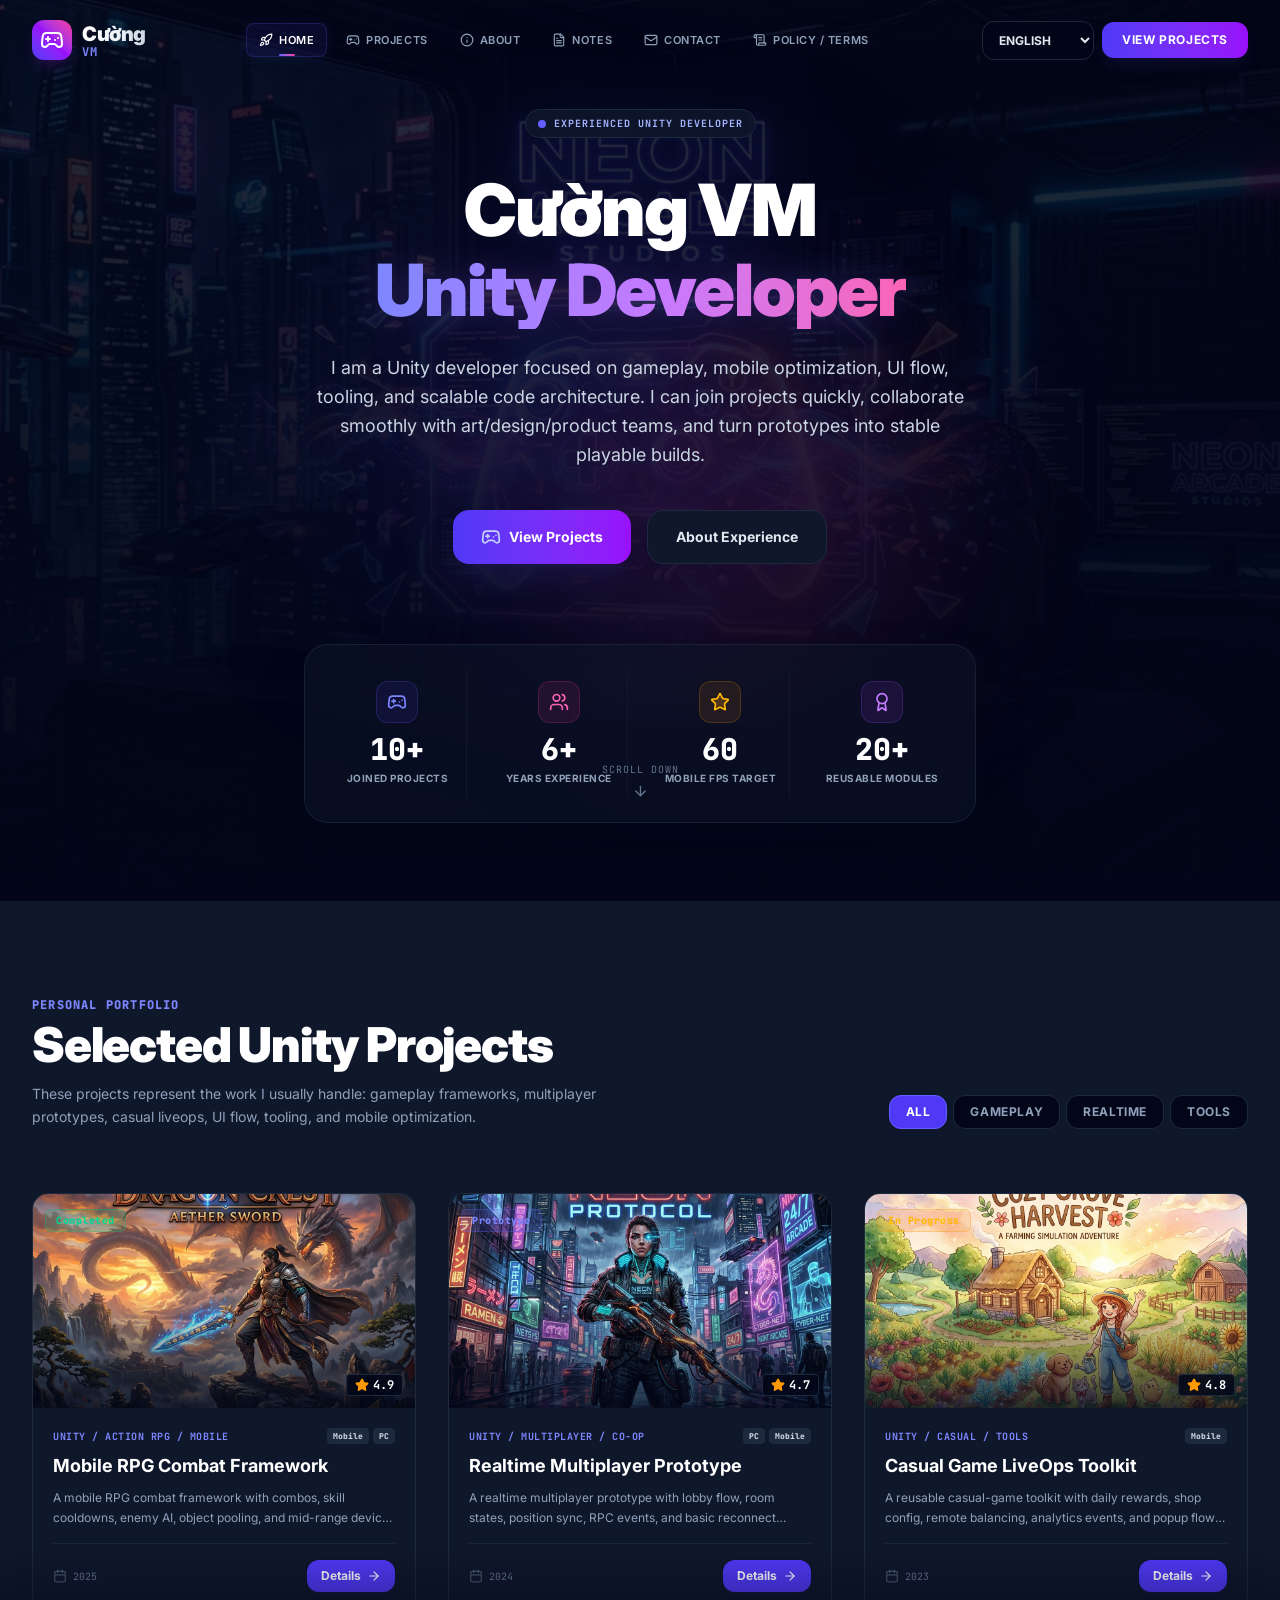
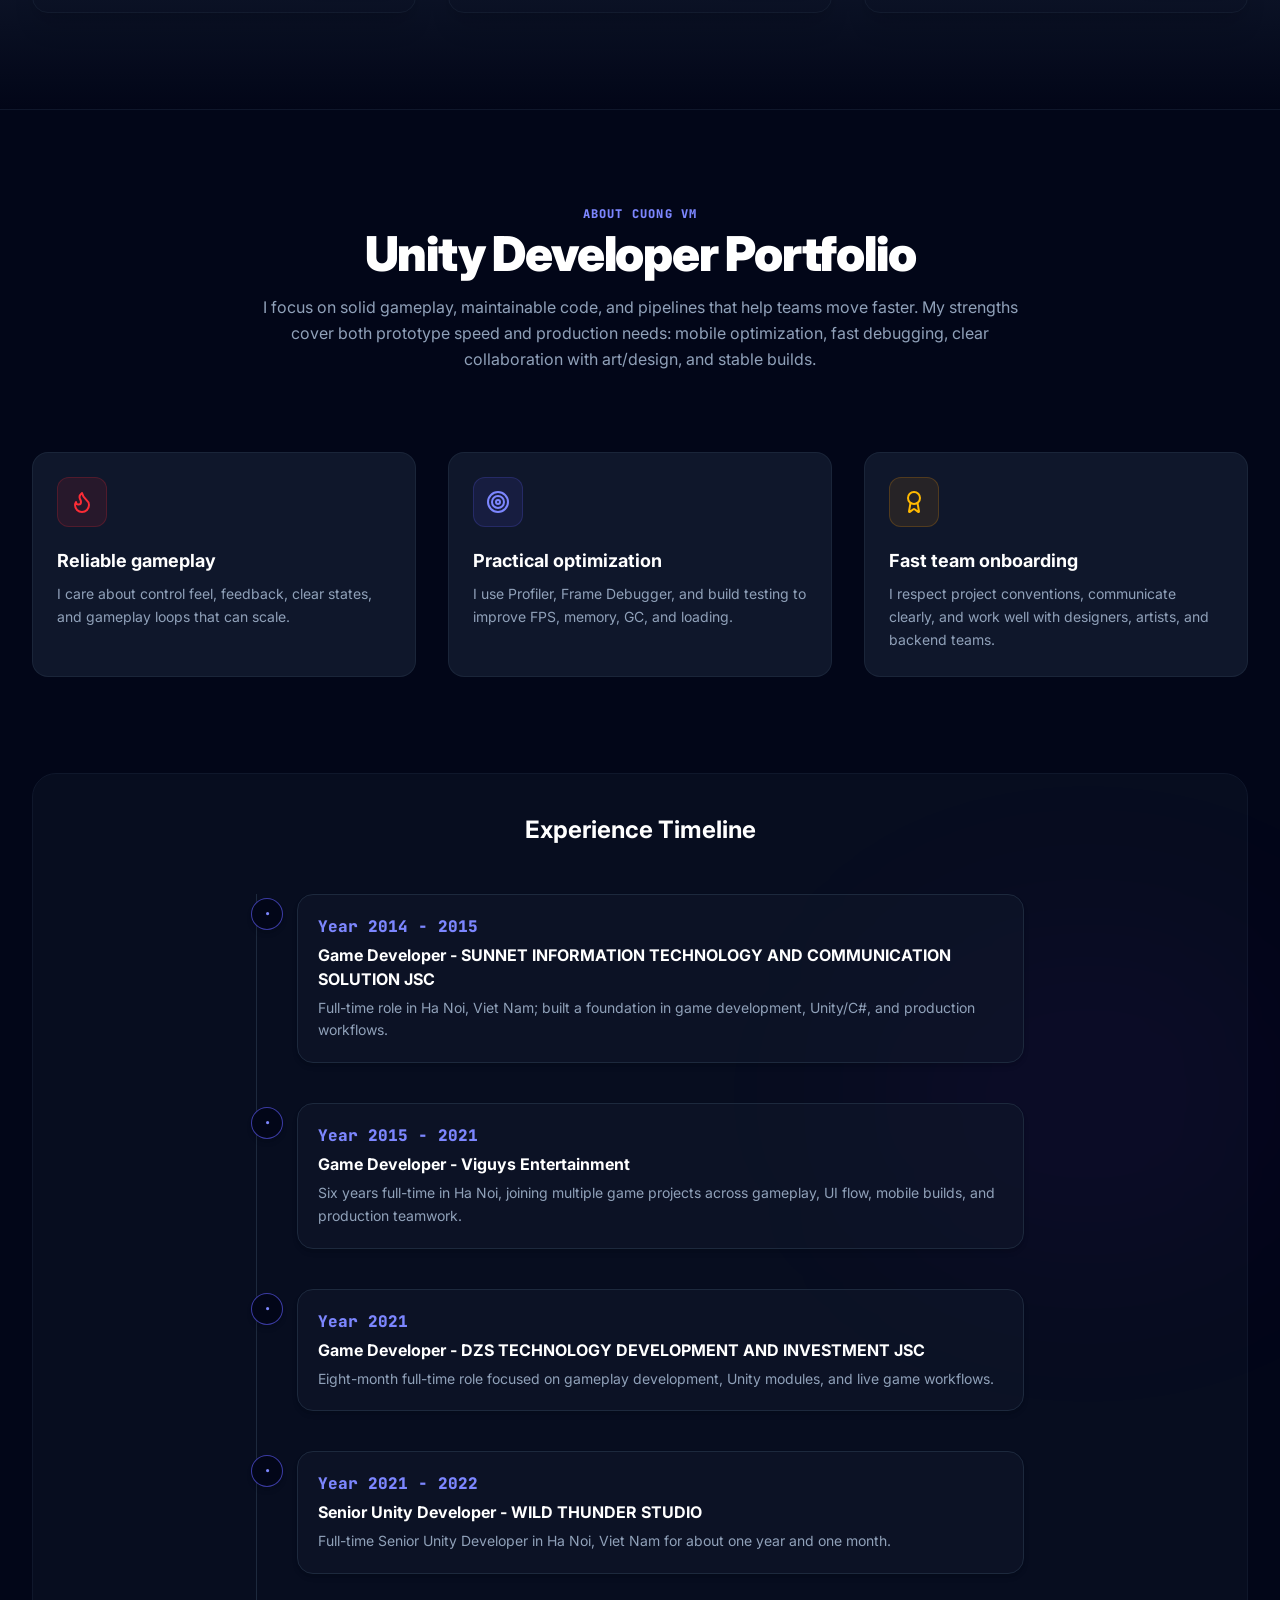
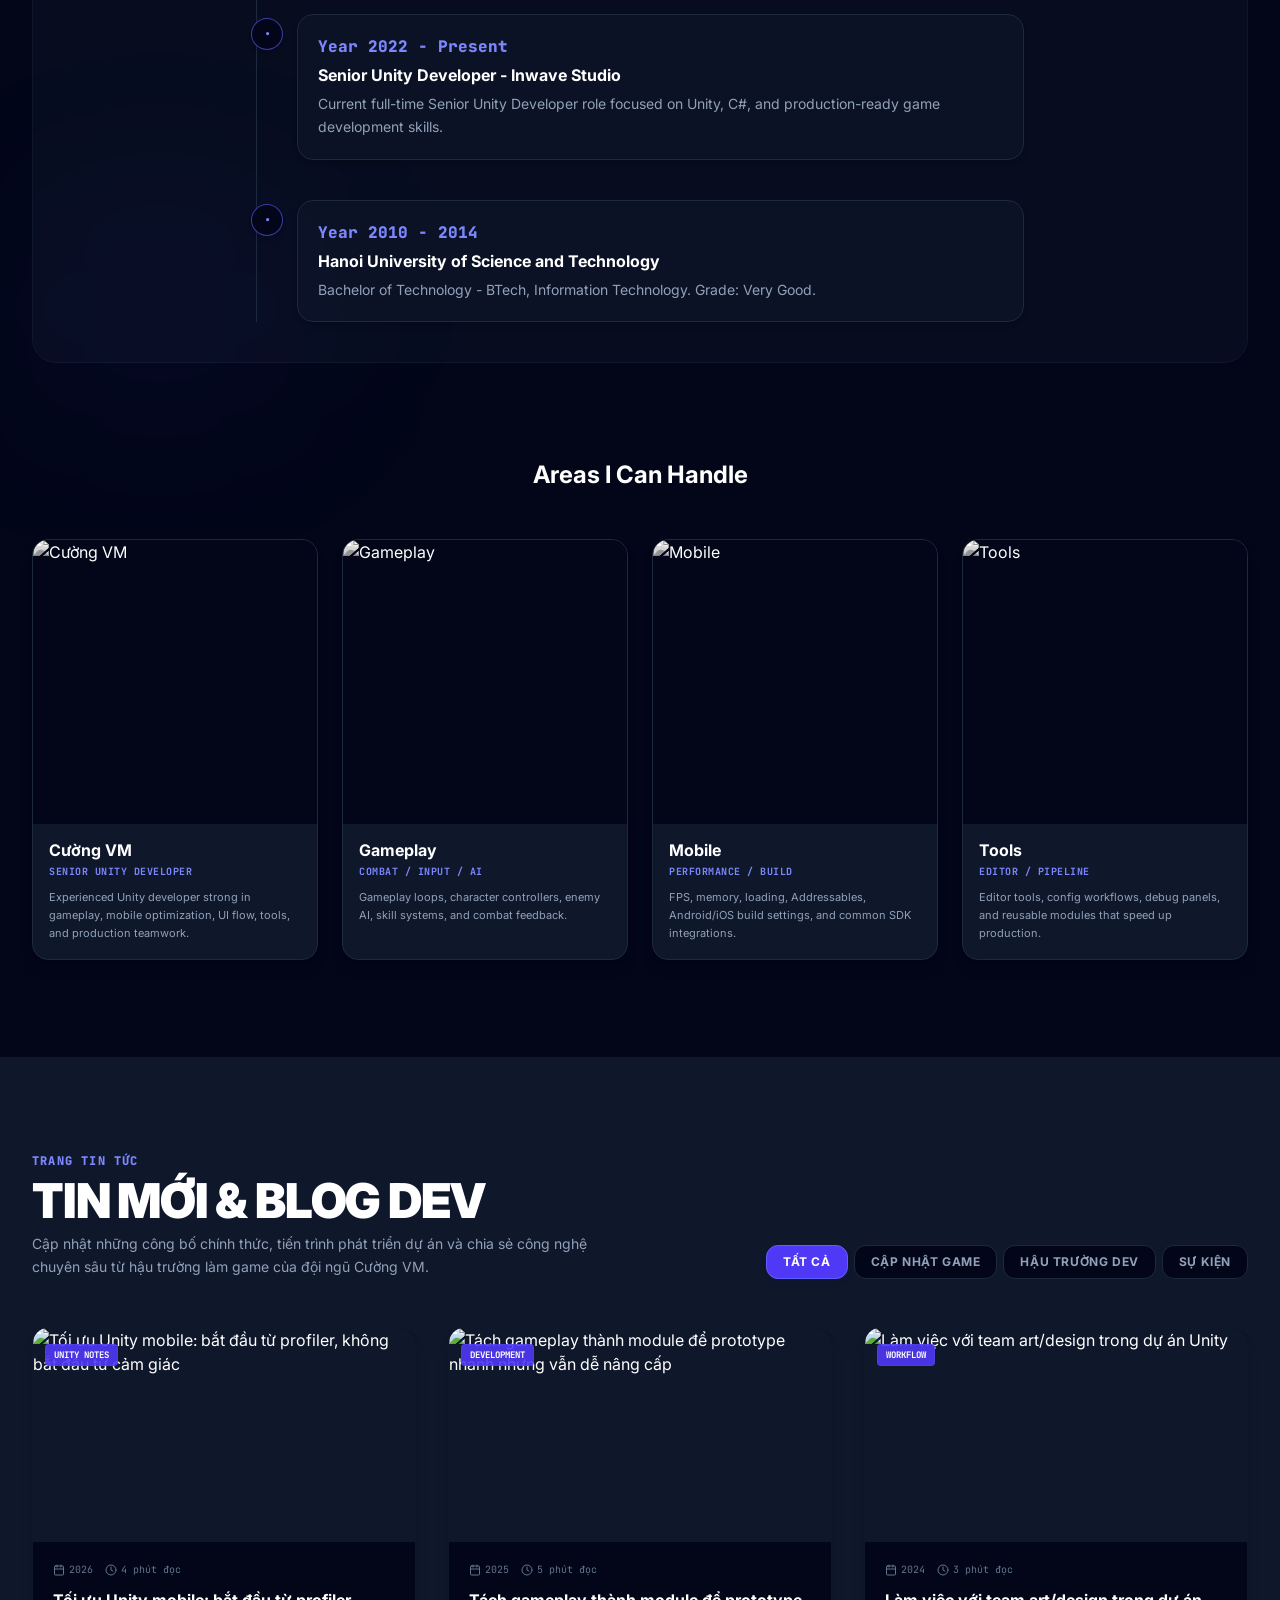
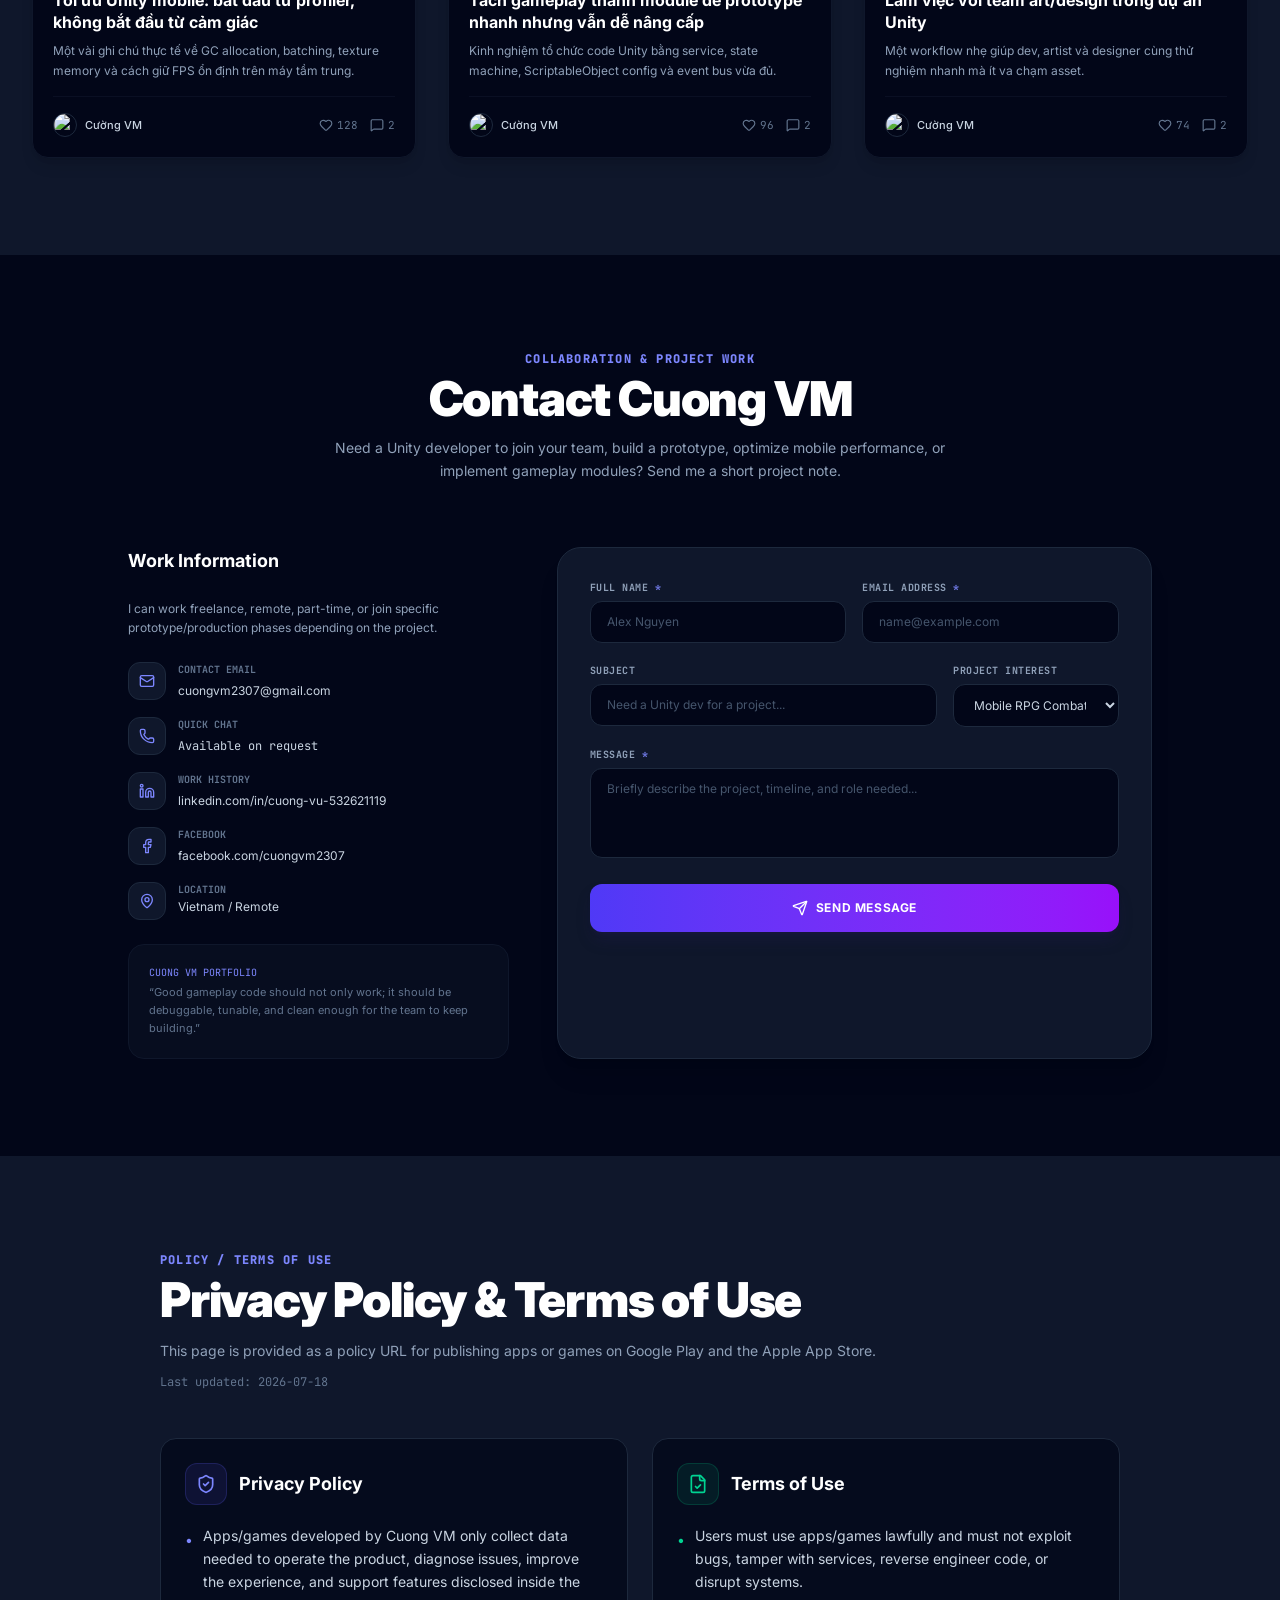
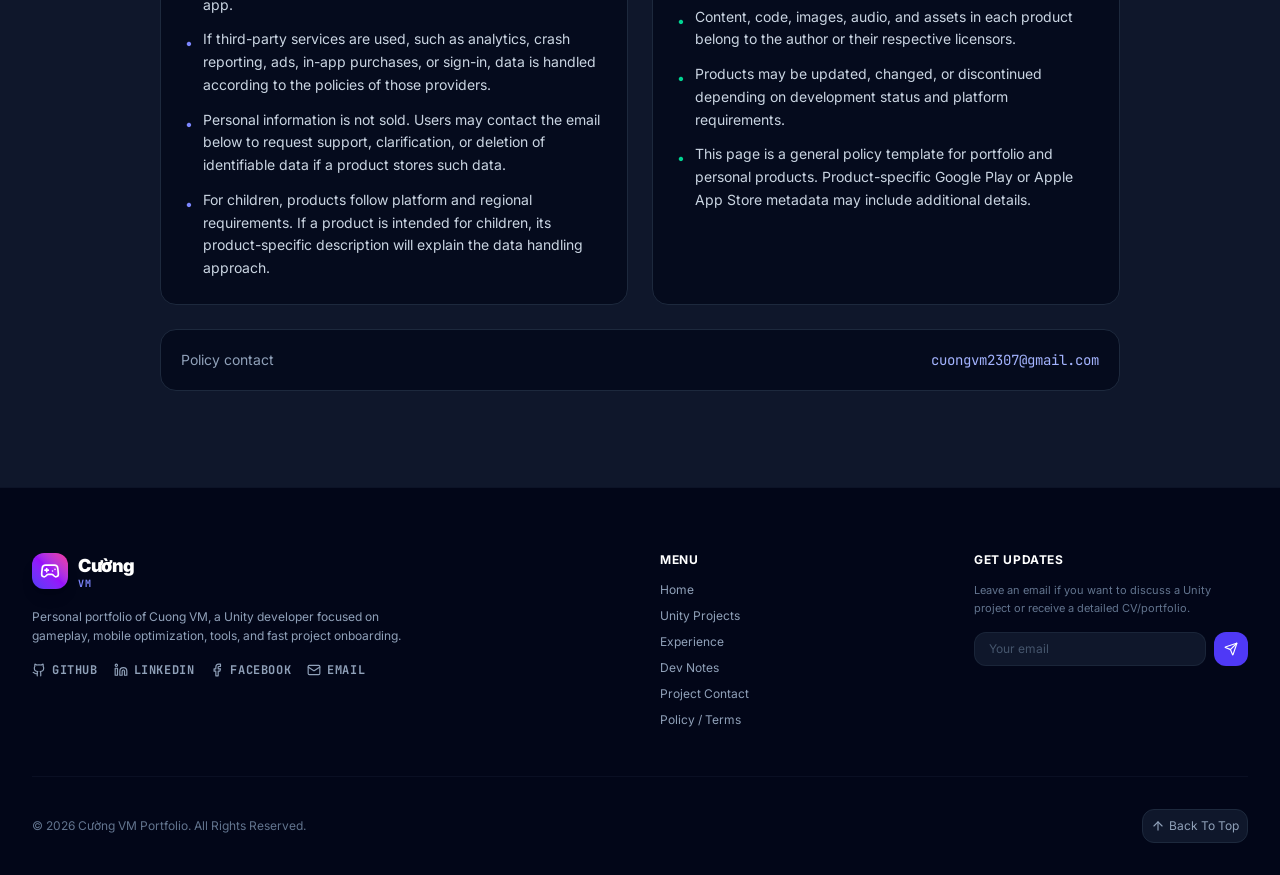
==== commit a51ba3f5: "feat: update profile experience timeline" ====
--- a/index.html
+++ b/index.html
@@ -4,7 +4,7 @@
     <meta charset="UTF-8" />
     <meta name="viewport" content="width=device-width, initial-scale=1.0" />
     <title>Cuong VM | Unity Developer Portfolio</title>
-    <script type="module" crossorigin src="/assets/index-CBV489PK.js"></script>
+    <script type="module" crossorigin src="/assets/index-Cz_vdVzN.js"></script>
     <link rel="stylesheet" crossorigin href="/assets/index-CfaV4LTG.css" />
   </head>
   <body>
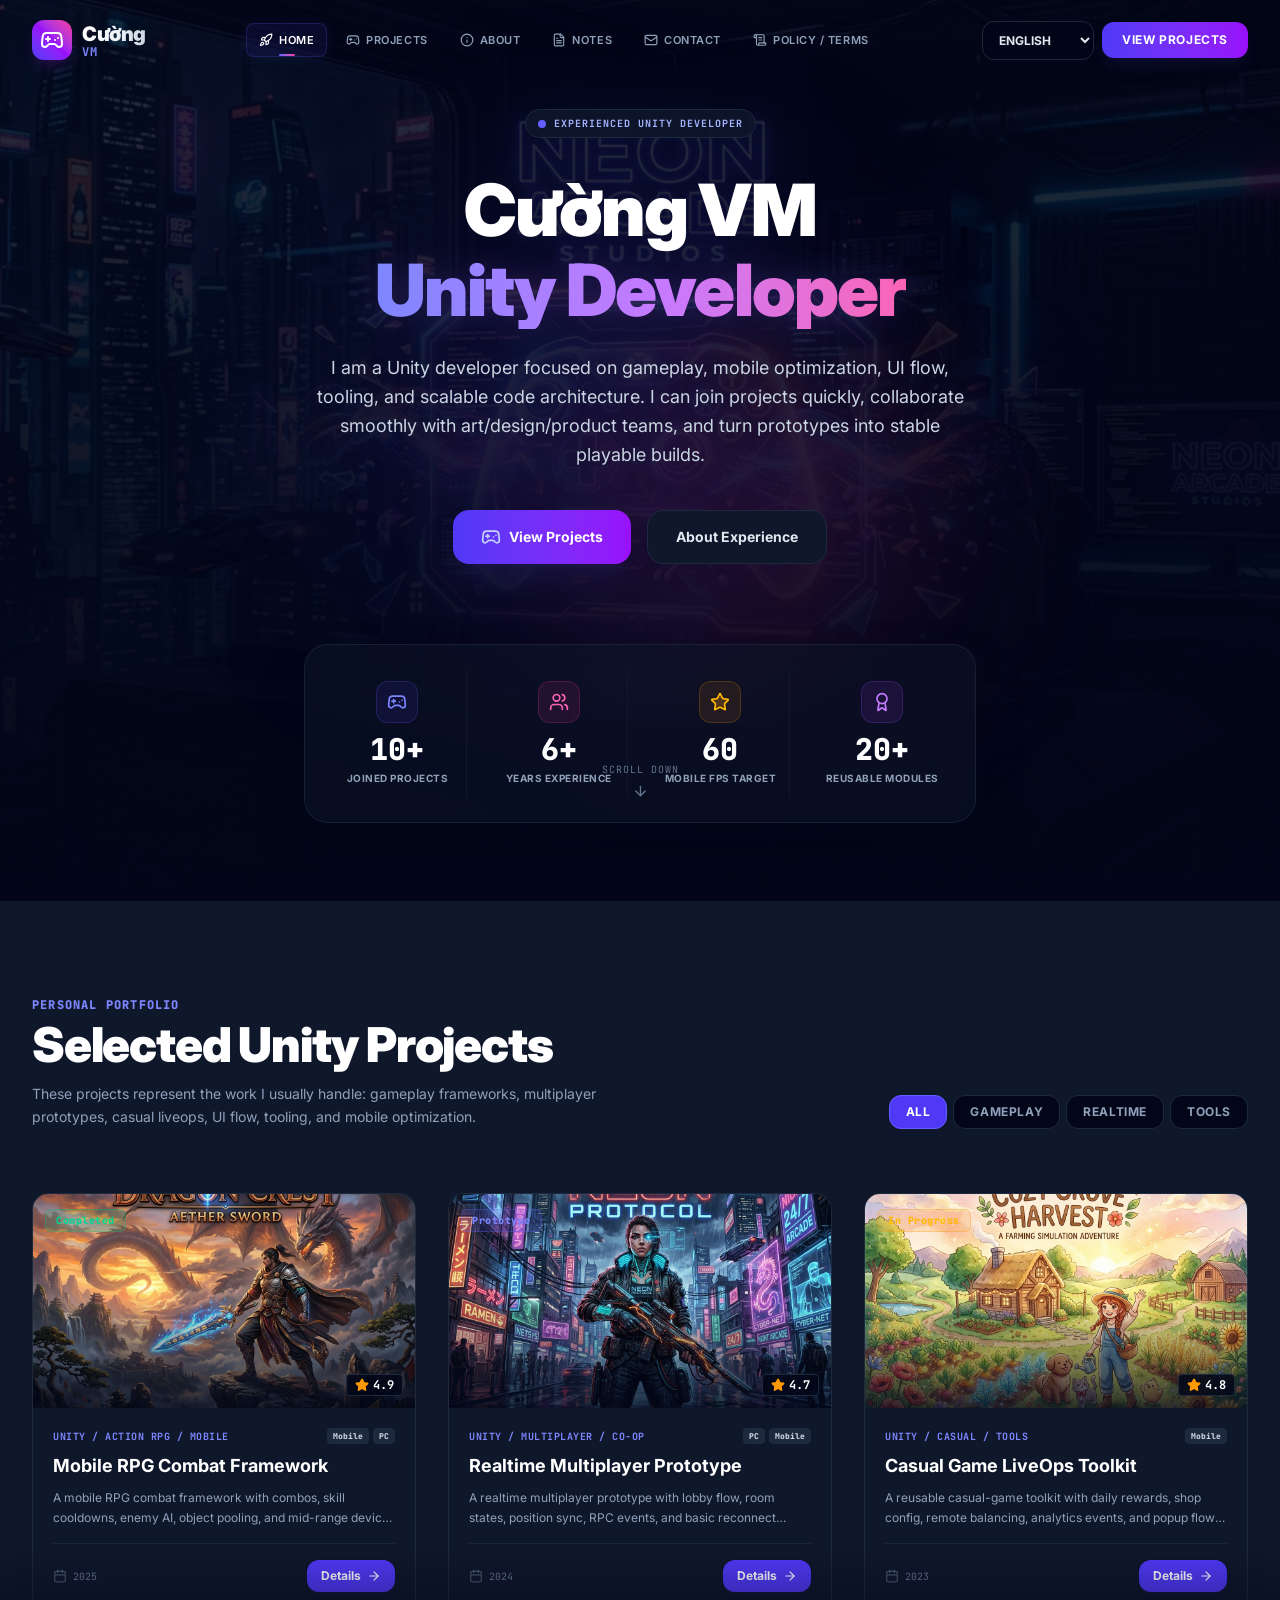
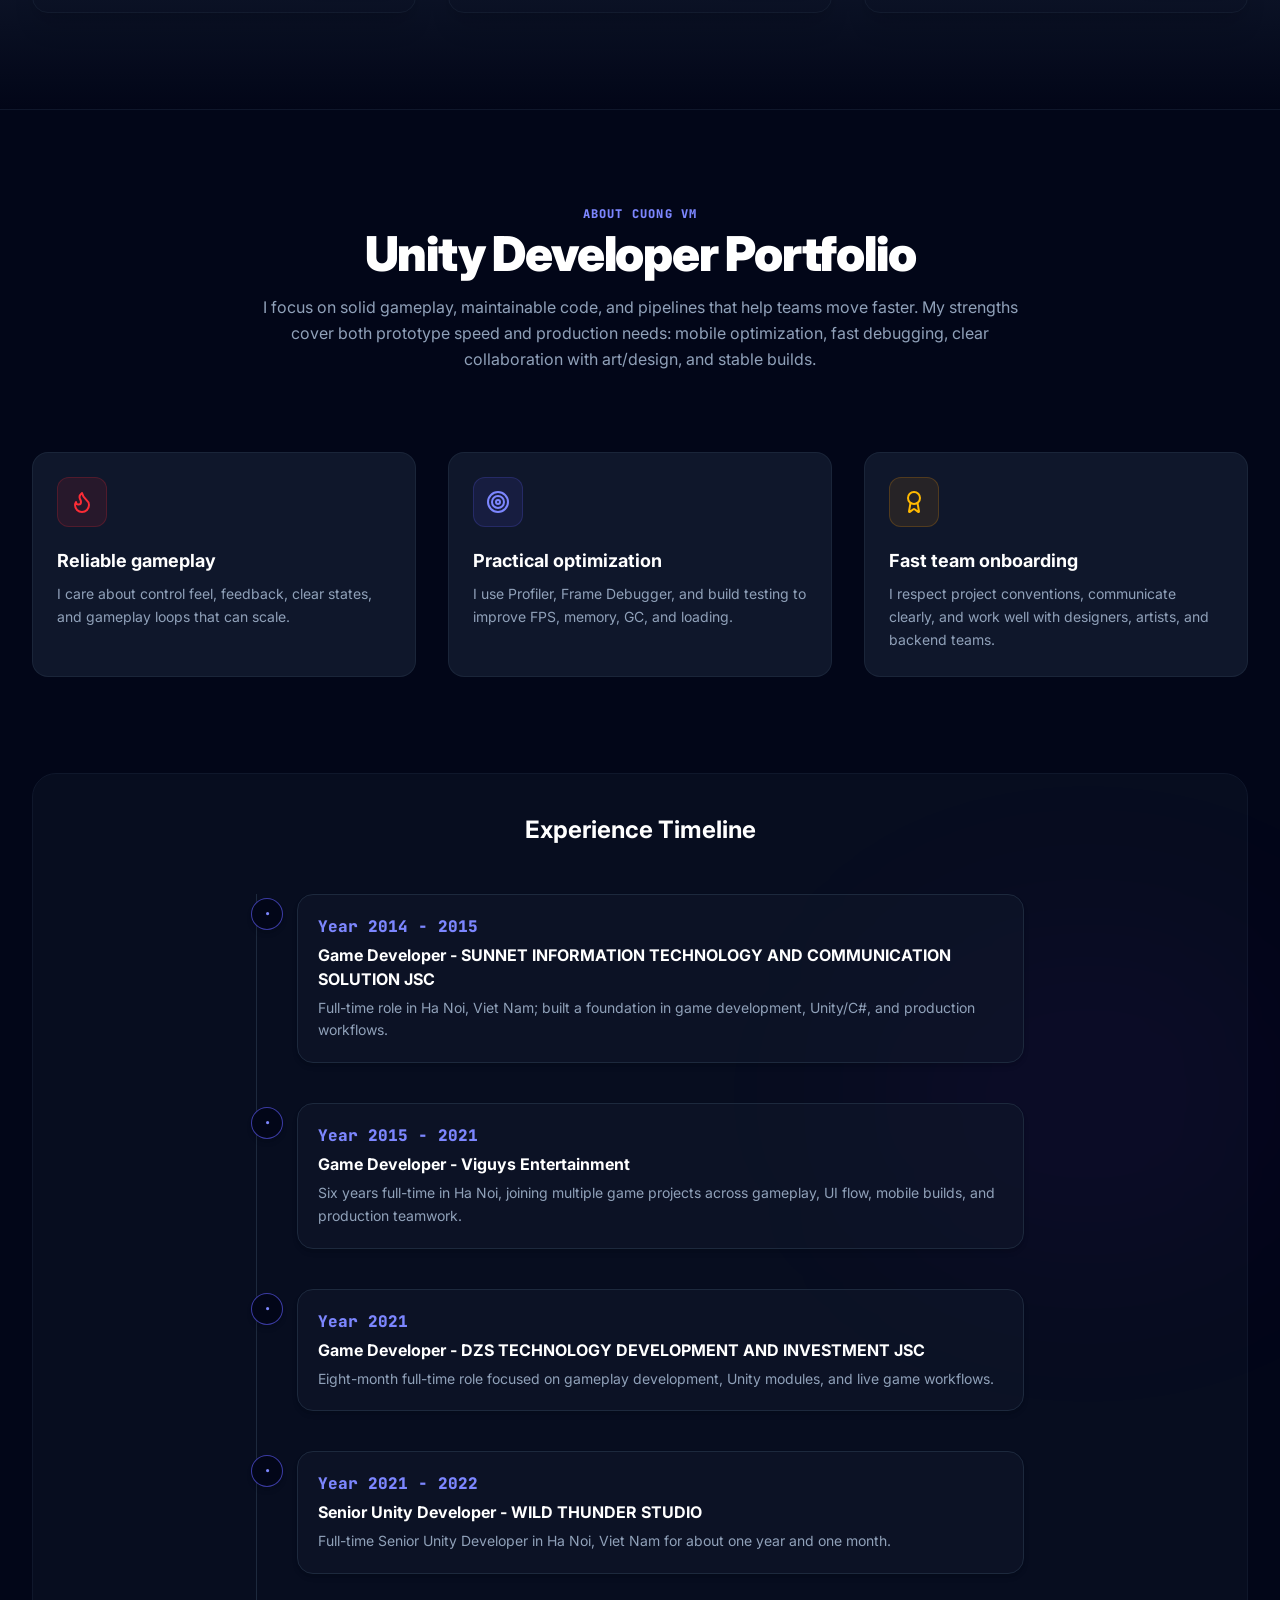
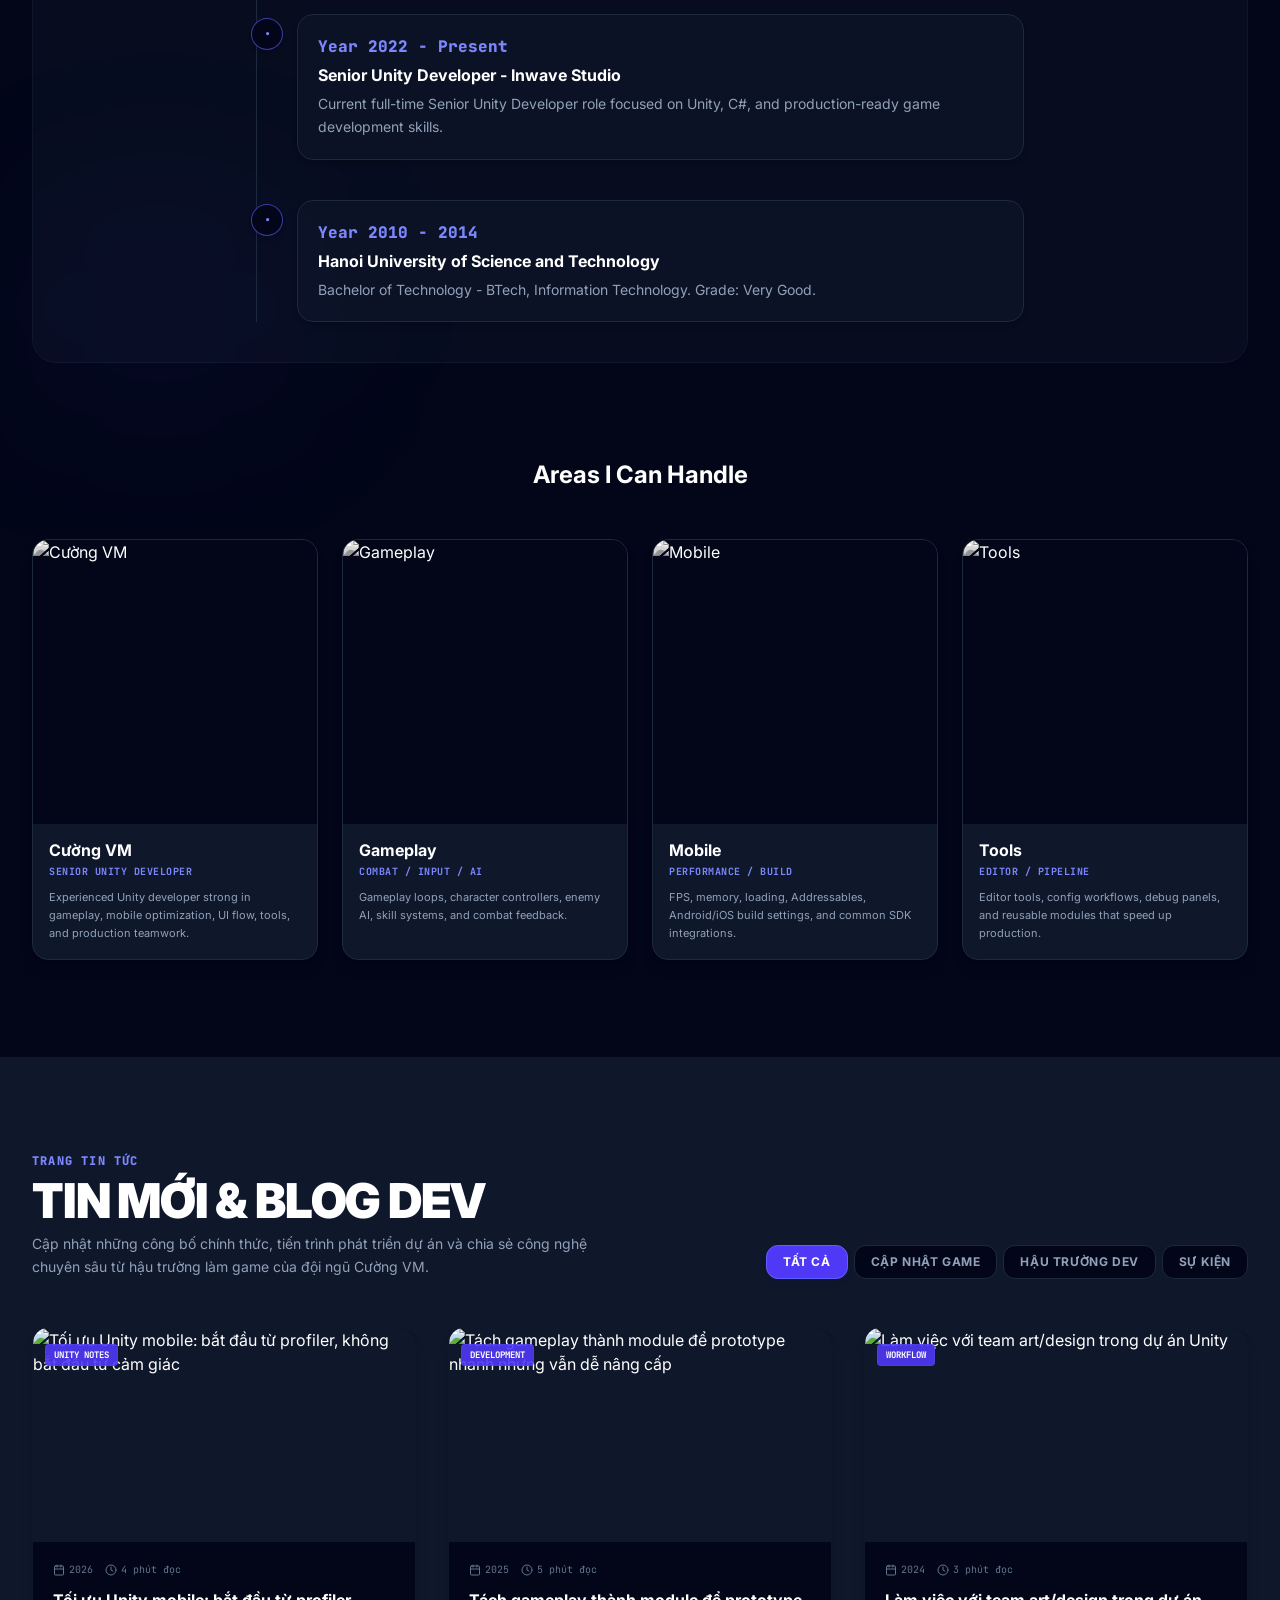
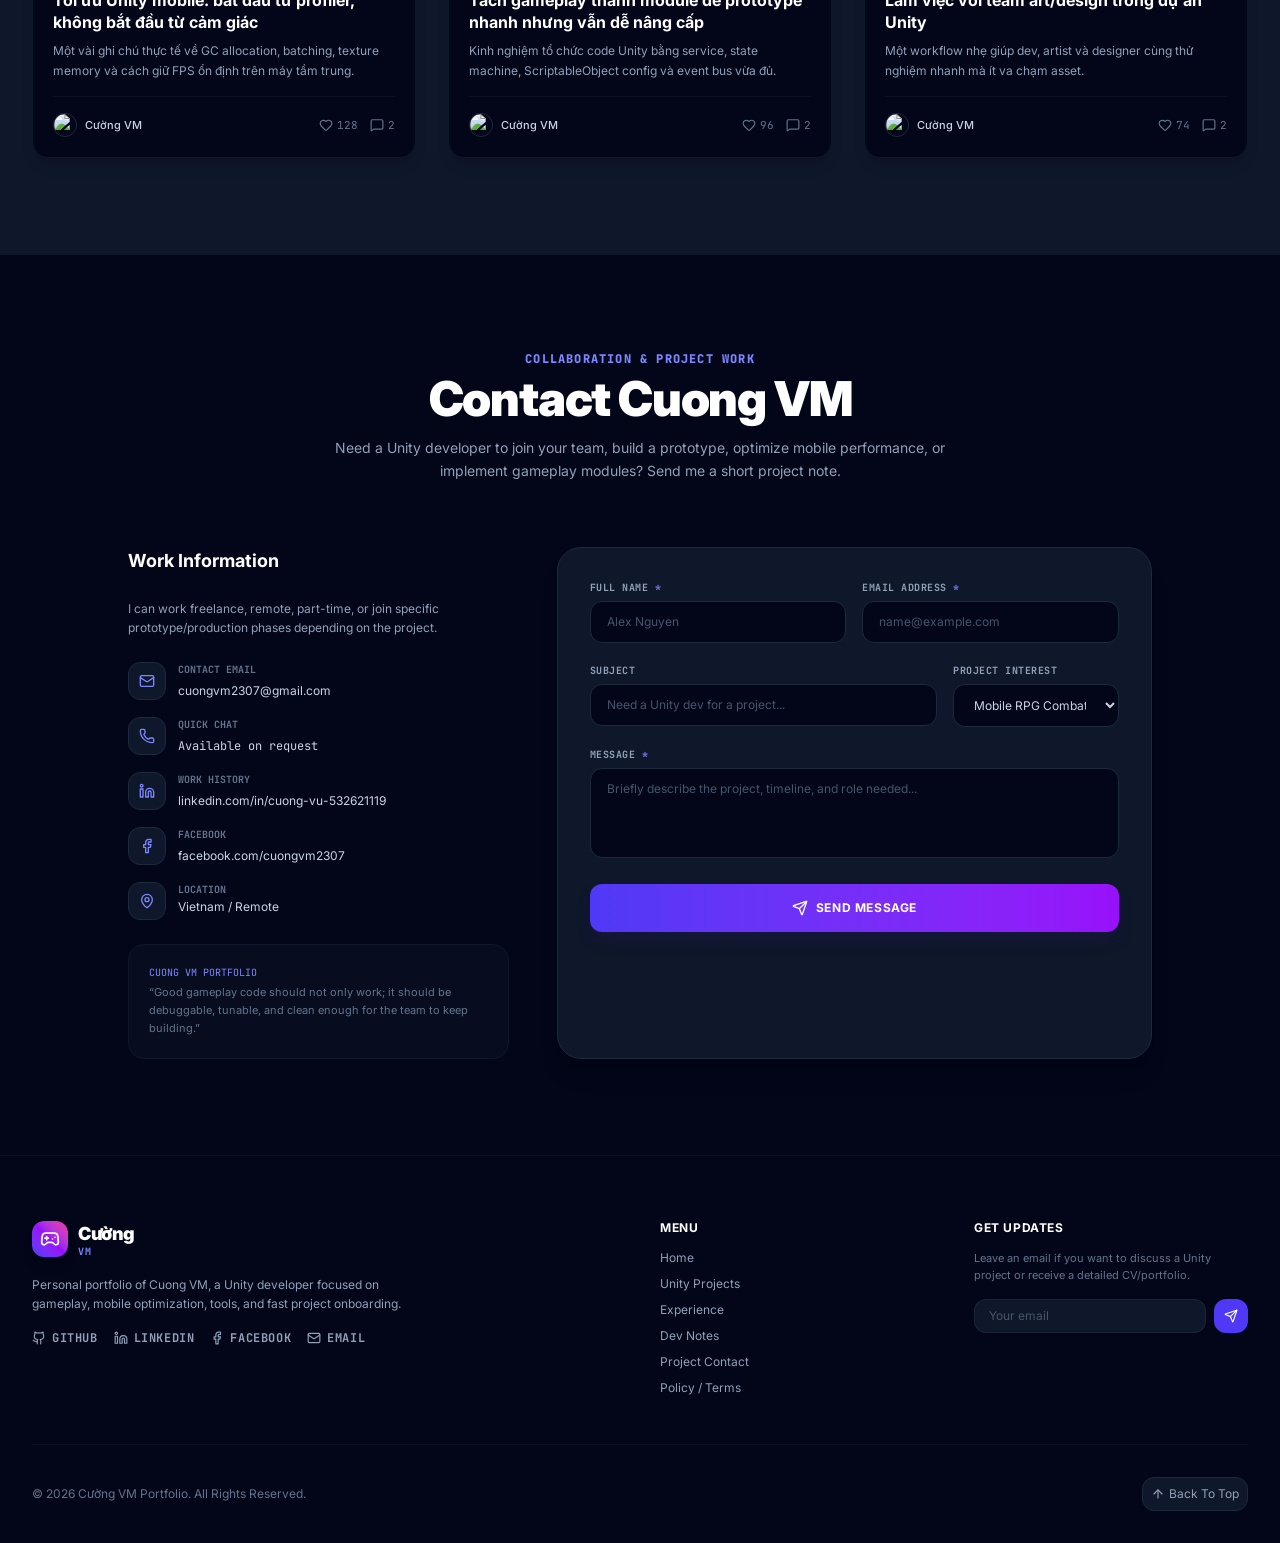
==== commit 05e3fa66: "feat: expand app store policy terms" ====
--- a/index.html
+++ b/index.html
@@ -4,8 +4,8 @@
     <meta charset="UTF-8" />
     <meta name="viewport" content="width=device-width, initial-scale=1.0" />
     <title>Cuong VM | Unity Developer Portfolio</title>
-    <script type="module" crossorigin src="/assets/index-Cz_vdVzN.js"></script>
-    <link rel="stylesheet" crossorigin href="/assets/index-CfaV4LTG.css" />
+    <script type="module" crossorigin src="/assets/index-4_kySs5j.js"></script>
+    <link rel="stylesheet" crossorigin href="/assets/index-BbaK1Ybk.css" />
   </head>
   <body>
     <div id="root"></div>
--- a/assets/index-BbaK1Ybk.css
+++ b/assets/index-BbaK1Ybk.css
@@ -0,0 +1 @@
+@import"https://fonts.googleapis.com/css2?family=Inter:wght@300;400;500;600;700;800;900&family=Space+Grotesk:wght@400;650;700&family=JetBrains+Mono:wght@400;500;750&display=swap";/*! tailwindcss v4.3.3 | MIT License | https://tailwindcss.com */@layer properties{@supports (((-webkit-hyphens:none)) and (not (margin-trim:inline))) or ((-moz-orient:inline) and (not (color:rgb(from red r g b)))){*,:before,:after,::backdrop{--tw-translate-x:0;--tw-translate-y:0;--tw-translate-z:0;--tw-scale-x:1;--tw-scale-y:1;--tw-scale-z:1;--tw-rotate-x:initial;--tw-rotate-y:initial;--tw-rotate-z:initial;--tw-skew-x:initial;--tw-skew-y:initial;--tw-space-y-reverse:0;--tw-border-style:solid;--tw-gradient-position:initial;--tw-gradient-from:#0000;--tw-gradient-via:#0000;--tw-gradient-to:#0000;--tw-gradient-stops:initial;--tw-gradient-via-stops:initial;--tw-gradient-from-position:0%;--tw-gradient-via-position:50%;--tw-gradient-to-position:100%;--tw-leading:initial;--tw-font-weight:initial;--tw-tracking:initial;--tw-shadow:0 0 #0000;--tw-shadow-color:initial;--tw-shadow-alpha:100%;--tw-inset-shadow:0 0 #0000;--tw-inset-shadow-color:initial;--tw-inset-shadow-alpha:100%;--tw-ring-color:initial;--tw-ring-shadow:0 0 #0000;--tw-inset-ring-color:initial;--tw-inset-ring-shadow:0 0 #0000;--tw-ring-inset:initial;--tw-ring-offset-width:0px;--tw-ring-offset-color:#fff;--tw-ring-offset-shadow:0 0 #0000;--tw-blur:initial;--tw-brightness:initial;--tw-contrast:initial;--tw-grayscale:initial;--tw-hue-rotate:initial;--tw-invert:initial;--tw-opacity:initial;--tw-saturate:initial;--tw-sepia:initial;--tw-drop-shadow:initial;--tw-drop-shadow-color:initial;--tw-drop-shadow-alpha:100%;--tw-drop-shadow-size:initial;--tw-backdrop-blur:initial;--tw-backdrop-brightness:initial;--tw-backdrop-contrast:initial;--tw-backdrop-grayscale:initial;--tw-backdrop-hue-rotate:initial;--tw-backdrop-invert:initial;--tw-backdrop-opacity:initial;--tw-backdrop-saturate:initial;--tw-backdrop-sepia:initial;--tw-duration:initial}}}@layer theme{:root,:host{--font-sans:"Inter", system-ui, -apple-system, sans-serif;--font-mono:"JetBrains Mono", monospace;--color-red-400:oklch(70.4% .191 22.216);--color-red-500:oklch(63.7% .237 25.331);--color-red-600:oklch(57.7% .245 27.325);--color-red-900:oklch(39.6% .141 25.723);--color-red-950:oklch(25.8% .092 26.042);--color-amber-400:oklch(82.8% .189 84.429);--color-amber-500:oklch(76.9% .188 70.08);--color-amber-600:oklch(66.6% .179 58.318);--color-amber-950:oklch(27.9% .077 45.635);--color-green-400:oklch(79.2% .209 151.711);--color-emerald-400:oklch(76.5% .177 163.223);--color-emerald-500:oklch(69.6% .17 162.48);--color-emerald-600:oklch(59.6% .145 163.225);--color-emerald-900:oklch(37.8% .077 168.94);--color-emerald-950:oklch(26.2% .051 172.552);--color-sky-400:oklch(74.6% .16 232.661);--color-sky-500:oklch(68.5% .169 237.323);--color-blue-300:oklch(80.9% .105 251.813);--color-blue-400:oklch(70.7% .165 254.624);--color-blue-500:oklch(62.3% .214 259.815);--color-blue-950:oklch(28.2% .091 267.935);--color-indigo-200:oklch(87% .065 274.039);--color-indigo-300:oklch(78.5% .115 274.713);--color-indigo-400:oklch(67.3% .182 276.935);--color-indigo-500:oklch(58.5% .233 277.117);--color-indigo-600:oklch(51.1% .262 276.966);--color-indigo-800:oklch(39.8% .195 277.366);--color-indigo-900:oklch(35.9% .144 278.697);--color-indigo-950:oklch(25.7% .09 281.288);--color-purple-400:oklch(71.4% .203 305.504);--color-purple-500:oklch(62.7% .265 303.9);--color-purple-600:oklch(55.8% .288 302.321);--color-purple-800:oklch(43.8% .218 303.724);--color-purple-900:oklch(38.1% .176 304.987);--color-pink-400:oklch(71.8% .202 349.761);--color-pink-500:oklch(65.6% .241 354.308);--color-pink-600:oklch(59.2% .249 .584);--color-pink-900:oklch(40.8% .153 2.432);--color-pink-950:oklch(28.4% .109 3.907);--color-rose-500:oklch(64.5% .246 16.439);--color-slate-100:oklch(96.8% .007 247.896);--color-slate-200:oklch(92.9% .013 255.508);--color-slate-300:oklch(86.9% .022 252.894);--color-slate-400:oklch(70.4% .04 256.788);--color-slate-500:oklch(55.4% .046 257.417);--color-slate-600:oklch(44.6% .043 257.281);--color-slate-700:oklch(37.2% .044 257.287);--color-slate-800:oklch(27.9% .041 260.031);--color-slate-900:oklch(20.8% .042 265.755);--color-slate-950:oklch(12.9% .042 264.695);--color-black:#000;--color-white:#fff;--spacing:.25rem;--container-sm:24rem;--container-md:28rem;--container-lg:32rem;--container-xl:36rem;--container-2xl:42rem;--container-3xl:48rem;--container-4xl:56rem;--container-5xl:64rem;--container-7xl:80rem;--text-xs:.75rem;--text-xs--line-height:calc(1 / .75);--text-sm:.875rem;--text-sm--line-height:calc(1.25 / .875);--text-base:1rem;--text-base--line-height: 1.5 ;--text-lg:1.125rem;--text-lg--line-height:calc(1.75 / 1.125);--text-xl:1.25rem;--text-xl--line-height:calc(1.75 / 1.25);--text-2xl:1.5rem;--text-2xl--line-height:calc(2 / 1.5);--text-3xl:1.875rem;--text-3xl--line-height: 1.2 ;--text-4xl:2.25rem;--text-4xl--line-height:calc(2.5 / 2.25);--text-5xl:3rem;--text-5xl--line-height:1;--text-6xl:3.75rem;--text-6xl--line-height:1;--text-7xl:4.5rem;--text-7xl--line-height:1;--font-weight-normal:400;--font-weight-medium:500;--font-weight-semibold:600;--font-weight-bold:700;--font-weight-black:900;--tracking-tight:-.025em;--tracking-wide:.025em;--tracking-wider:.05em;--tracking-widest:.1em;--leading-tight:1.25;--leading-snug:1.375;--leading-relaxed:1.625;--radius-md:.375rem;--radius-lg:.5rem;--radius-xl:.75rem;--radius-2xl:1rem;--radius-3xl:1.5rem;--drop-shadow-md:0 3px 3px #0000001f;--animate-spin:spin 1s linear infinite;--animate-ping:ping 1s cubic-bezier(0, 0, .2, 1) infinite;--animate-pulse:pulse 2s cubic-bezier(.4, 0, .6, 1) infinite;--animate-bounce:bounce 1s infinite;--blur-md:12px;--blur-lg:16px;--aspect-video:16 / 9;--default-transition-duration:.15s;--default-transition-timing-function:cubic-bezier(.4, 0, .2, 1);--default-font-family:var(--font-sans);--default-mono-font-family:var(--font-mono)}}@layer base{*,:after,:before,::backdrop{box-sizing:border-box;border:0 solid;margin:0;padding:0}::file-selector-button{box-sizing:border-box;border:0 solid;margin:0;padding:0}html,:host{-webkit-text-size-adjust:100%;-moz-tab-size:4;tab-size:4;line-height:1.5;font-family:var(--default-font-family,-apple-system, BlinkMacSystemFont, "Segoe UI", Roboto, "Helvetica Neue", "Noto Sans", Arial, sans-serif, "Apple Color Emoji", "Segoe UI Emoji", "Segoe UI Symbol", "Noto Color Emoji");font-feature-settings:var(--default-font-feature-settings,normal);font-variation-settings:var(--default-font-variation-settings,normal);-webkit-tap-highlight-color:transparent}hr{height:0;color:inherit;border-top-width:1px}abbr:where([title]){-webkit-text-decoration:underline dotted;text-decoration:underline dotted}h1,h2,h3,h4,h5,h6{font-size:inherit;font-weight:inherit}a{color:inherit;-webkit-text-decoration:inherit;text-decoration:inherit}b,strong{font-weight:bolder}code,kbd,samp,pre{font-family:var(--default-mono-font-family,ui-monospace, SFMono-Regular, Menlo, Monaco, Consolas, "Liberation Mono", "Courier New", monospace);font-feature-settings:var(--default-mono-font-feature-settings,normal);font-variation-settings:var(--default-mono-font-variation-settings,normal);font-size:1em}small{font-size:80%}sub,sup{vertical-align:baseline;font-size:75%;line-height:0;position:relative}sub{bottom:-.25em}sup{top:-.5em}table{text-indent:0;border-color:inherit;border-collapse:collapse}:-moz-focusring:where(:not(iframe)){outline:auto}progress{vertical-align:baseline}summary{display:list-item}ol,ul,menu{list-style:none}img,svg,video,canvas,audio,iframe,embed,object{vertical-align:middle;display:block}img,video{max-width:100%;height:auto}button,input,select,optgroup,textarea{font:inherit;font-feature-settings:inherit;font-variation-settings:inherit;letter-spacing:inherit;color:inherit;opacity:1;background-color:#0000;border-radius:0}::file-selector-button{font:inherit;font-feature-settings:inherit;font-variation-settings:inherit;letter-spacing:inherit;color:inherit;opacity:1;background-color:#0000;border-radius:0}:where(select:is([multiple],[size])) optgroup{font-weight:bolder}:where(select:is([multiple],[size])) optgroup option{padding-inline-start:20px}::file-selector-button{margin-inline-end:4px}::placeholder{opacity:1}@supports (not ((-webkit-appearance:-apple-pay-button))) or (contain-intrinsic-size:1px){::placeholder{color:currentColor}@supports (color:color-mix(in lab,red,red)){::placeholder{color:color-mix(in oklab,currentcolor 50%,transparent)}}}textarea{resize:vertical}::-webkit-search-decoration{-webkit-appearance:none}::-webkit-date-and-time-value{min-height:1lh;text-align:inherit}::-webkit-datetime-edit{display:inline-flex}::-webkit-datetime-edit-fields-wrapper{padding:0}::-webkit-datetime-edit{padding-block:0}::-webkit-datetime-edit-year-field{padding-block:0}::-webkit-datetime-edit-month-field{padding-block:0}::-webkit-datetime-edit-day-field{padding-block:0}::-webkit-datetime-edit-hour-field{padding-block:0}::-webkit-datetime-edit-minute-field{padding-block:0}::-webkit-datetime-edit-second-field{padding-block:0}::-webkit-datetime-edit-millisecond-field{padding-block:0}::-webkit-datetime-edit-meridiem-field{padding-block:0}::-webkit-calendar-picker-indicator{line-height:1}:-moz-ui-invalid{box-shadow:none}button,input:where([type=button],[type=reset],[type=submit]){-webkit-appearance:button;-moz-appearance:button;appearance:button}::file-selector-button{-webkit-appearance:button;-moz-appearance:button;appearance:button}::-webkit-inner-spin-button{height:auto}::-webkit-outer-spin-button{height:auto}[hidden]:where(:not([hidden=until-found])){display:none!important}}@layer components;@layer utilities{.pointer-events-none{pointer-events:none}.visible{visibility:visible}.sr-only{clip-path:inset(50%);white-space:nowrap;border-width:0;width:1px;height:1px;margin:-1px;padding:0;position:absolute;overflow:hidden}.absolute{position:absolute}.fixed{position:fixed}.relative{position:relative}.inset-0{top:0;right:0;bottom:0;left:0}.inset-x-0{inset-inline:0}.top-0{top:0}.top-1{top:var(--spacing)}.top-1\/3{top:33.3333%}.top-1\/4{top:25%}.top-3{top:calc(var(--spacing) * 3)}.top-4{top:calc(var(--spacing) * 4)}.top-\[65px\]{top:65px}.right-0{right:0}.right-1\/4{right:25%}.right-3{right:calc(var(--spacing) * 3)}.right-4{right:calc(var(--spacing) * 4)}.right-6{right:calc(var(--spacing) * 6)}.bottom-0{bottom:0}.bottom-1{bottom:var(--spacing)}.bottom-1\/4{bottom:25%}.bottom-3{bottom:calc(var(--spacing) * 3)}.bottom-6{bottom:calc(var(--spacing) * 6)}.-left-\[30px\]{left:-30px}.left-0{left:0}.left-1\/2{left:50%}.left-1\/4{left:25%}.left-3{left:calc(var(--spacing) * 3)}.left-6{left:calc(var(--spacing) * 6)}.left-\[5\%\]{left:5%}.left-\[15\%\]{left:15%}.z-0{z-index:0}.z-10{z-index:10}.z-20{z-index:20}.z-40{z-index:40}.z-50{z-index:50}.mx-auto{margin-inline:auto}.my-8{margin-block:calc(var(--spacing) * 8)}.-mt-1{margin-top:calc(var(--spacing) * -1)}.mt-0\.5{margin-top:calc(var(--spacing) * .5)}.mt-1{margin-top:var(--spacing)}.mt-1\.5{margin-top:calc(var(--spacing) * 1.5)}.mt-2{margin-top:calc(var(--spacing) * 2)}.mt-2\.5{margin-top:calc(var(--spacing) * 2.5)}.mt-3{margin-top:calc(var(--spacing) * 3)}.mt-3\.5{margin-top:calc(var(--spacing) * 3.5)}.mt-4{margin-top:calc(var(--spacing) * 4)}.mt-5{margin-top:calc(var(--spacing) * 5)}.mt-6{margin-top:calc(var(--spacing) * 6)}.mt-8{margin-top:calc(var(--spacing) * 8)}.mt-10{margin-top:calc(var(--spacing) * 10)}.mt-auto{margin-top:auto}.mb-0\.5{margin-bottom:calc(var(--spacing) * .5)}.mb-1{margin-bottom:var(--spacing)}.mb-1\.5{margin-bottom:calc(var(--spacing) * 1.5)}.mb-2{margin-bottom:calc(var(--spacing) * 2)}.mb-3{margin-bottom:calc(var(--spacing) * 3)}.mb-4{margin-bottom:calc(var(--spacing) * 4)}.mb-5{margin-bottom:calc(var(--spacing) * 5)}.mb-6{margin-bottom:calc(var(--spacing) * 6)}.mb-8{margin-bottom:calc(var(--spacing) * 8)}.mb-10{margin-bottom:calc(var(--spacing) * 10)}.mb-12{margin-bottom:calc(var(--spacing) * 12)}.mb-16{margin-bottom:calc(var(--spacing) * 16)}.mb-20{margin-bottom:calc(var(--spacing) * 20)}.mb-24{margin-bottom:calc(var(--spacing) * 24)}.-ml-6{margin-left:calc(var(--spacing) * -6)}.line-clamp-1{-webkit-line-clamp:1;-webkit-box-orient:vertical;display:-webkit-box;overflow:hidden}.line-clamp-2{-webkit-line-clamp:2;-webkit-box-orient:vertical;display:-webkit-box;overflow:hidden}.line-clamp-3{-webkit-line-clamp:3;-webkit-box-orient:vertical;display:-webkit-box;overflow:hidden}.block{display:block}.flex{display:flex}.grid{display:grid}.hidden{display:none}.inline-block{display:inline-block}.inline-flex{display:inline-flex}.aspect-square{aspect-ratio:1}.aspect-video{aspect-ratio:var(--aspect-video)}.h-0\.5{height:calc(var(--spacing) * .5)}.h-1{height:var(--spacing)}.h-2{height:calc(var(--spacing) * 2)}.h-2\.5{height:calc(var(--spacing) * 2.5)}.h-3{height:calc(var(--spacing) * 3)}.h-3\.5{height:calc(var(--spacing) * 3.5)}.h-4{height:calc(var(--spacing) * 4)}.h-4\.5{height:calc(var(--spacing) * 4.5)}.h-5{height:calc(var(--spacing) * 5)}.h-6{height:calc(var(--spacing) * 6)}.h-8{height:calc(var(--spacing) * 8)}.h-10{height:calc(var(--spacing) * 10)}.h-12{height:calc(var(--spacing) * 12)}.h-14{height:calc(var(--spacing) * 14)}.h-16{height:calc(var(--spacing) * 16)}.h-32{height:calc(var(--spacing) * 32)}.h-40{height:calc(var(--spacing) * 40)}.h-48{height:calc(var(--spacing) * 48)}.h-64{height:calc(var(--spacing) * 64)}.h-\[25vh\]{height:25vh}.h-\[30vh\]{height:30vh}.h-\[35vh\]{height:35vh}.h-\[40vh\]{height:40vh}.h-\[400px\]{height:400px}.h-full{height:100%}.max-h-\[30vh\]{max-height:30vh}.max-h-\[60vh\]{max-height:60vh}.max-h-\[65vh\]{max-height:65vh}.min-h-screen{min-height:100vh}.w-2{width:calc(var(--spacing) * 2)}.w-2\.5{width:calc(var(--spacing) * 2.5)}.w-3{width:calc(var(--spacing) * 3)}.w-3\.5{width:calc(var(--spacing) * 3.5)}.w-4{width:calc(var(--spacing) * 4)}.w-4\.5{width:calc(var(--spacing) * 4.5)}.w-5{width:calc(var(--spacing) * 5)}.w-6{width:calc(var(--spacing) * 6)}.w-8{width:calc(var(--spacing) * 8)}.w-10{width:calc(var(--spacing) * 10)}.w-12{width:calc(var(--spacing) * 12)}.w-14{width:calc(var(--spacing) * 14)}.w-16{width:calc(var(--spacing) * 16)}.w-\[25vw\]{width:25vw}.w-\[30vw\]{width:30vw}.w-\[35vw\]{width:35vw}.w-\[40vw\]{width:40vw}.w-fit{width:fit-content}.w-full{width:100%}.max-w-2xl{max-width:var(--container-2xl)}.max-w-3xl{max-width:var(--container-3xl)}.max-w-4xl{max-width:var(--container-4xl)}.max-w-5xl{max-width:var(--container-5xl)}.max-w-7xl{max-width:var(--container-7xl)}.max-w-\[100px\]{max-width:100px}.max-w-lg{max-width:var(--container-lg)}.max-w-md{max-width:var(--container-md)}.max-w-none{max-width:none}.max-w-sm{max-width:var(--container-sm)}.max-w-xl{max-width:var(--container-xl)}.flex-1{flex:1}.shrink-0{flex-shrink:0}.grow{flex-grow:1}.-translate-x-1\/2{--tw-translate-x: -50% ;translate:var(--tw-translate-x) var(--tw-translate-y)}.scale-100{--tw-scale-x:100%;--tw-scale-y:100%;--tw-scale-z:100%;scale:var(--tw-scale-x) var(--tw-scale-y)}.scale-105{--tw-scale-x:105%;--tw-scale-y:105%;--tw-scale-z:105%;scale:var(--tw-scale-x) var(--tw-scale-y)}.transform{transform:var(--tw-rotate-x,) var(--tw-rotate-y,) var(--tw-rotate-z,) var(--tw-skew-x,) var(--tw-skew-y,)}.animate-bounce{animation:var(--animate-bounce)}.animate-ping{animation:var(--animate-ping)}.animate-pulse{animation:var(--animate-pulse)}.animate-spin{animation:var(--animate-spin)}.cursor-not-allowed{cursor:not-allowed}.cursor-pointer{cursor:pointer}.resize{resize:both}.resize-none{resize:none}.grid-cols-1{grid-template-columns:repeat(1,minmax(0,1fr))}.grid-cols-2{grid-template-columns:repeat(2,minmax(0,1fr))}.grid-cols-3{grid-template-columns:repeat(3,minmax(0,1fr))}.grid-cols-4{grid-template-columns:repeat(4,minmax(0,1fr))}.flex-col{flex-direction:column}.flex-wrap{flex-wrap:wrap}.items-center{align-items:center}.items-start{align-items:flex-start}.justify-between{justify-content:space-between}.justify-center{justify-content:center}.gap-0\.5{gap:calc(var(--spacing) * .5)}.gap-1{gap:var(--spacing)}.gap-1\.5{gap:calc(var(--spacing) * 1.5)}.gap-2{gap:calc(var(--spacing) * 2)}.gap-2\.5{gap:calc(var(--spacing) * 2.5)}.gap-3{gap:calc(var(--spacing) * 3)}.gap-3\.5{gap:calc(var(--spacing) * 3.5)}.gap-4{gap:calc(var(--spacing) * 4)}.gap-5{gap:calc(var(--spacing) * 5)}.gap-6{gap:calc(var(--spacing) * 6)}.gap-8{gap:calc(var(--spacing) * 8)}.gap-10{gap:calc(var(--spacing) * 10)}.gap-12{gap:calc(var(--spacing) * 12)}:where(.space-y-1\.5>:not(:last-child)){--tw-space-y-reverse:0;margin-block-start:calc(calc(var(--spacing) * 1.5) * var(--tw-space-y-reverse));margin-block-end:calc(calc(var(--spacing) * 1.5) * calc(1 - var(--tw-space-y-reverse)))}:where(.space-y-2>:not(:last-child)){--tw-space-y-reverse:0;margin-block-start:calc(calc(var(--spacing) * 2) * var(--tw-space-y-reverse));margin-block-end:calc(calc(var(--spacing) * 2) * calc(1 - var(--tw-space-y-reverse)))}:where(.space-y-2\.5>:not(:last-child)){--tw-space-y-reverse:0;margin-block-start:calc(calc(var(--spacing) * 2.5) * var(--tw-space-y-reverse));margin-block-end:calc(calc(var(--spacing) * 2.5) * calc(1 - var(--tw-space-y-reverse)))}:where(.space-y-3>:not(:last-child)){--tw-space-y-reverse:0;margin-block-start:calc(calc(var(--spacing) * 3) * var(--tw-space-y-reverse));margin-block-end:calc(calc(var(--spacing) * 3) * calc(1 - var(--tw-space-y-reverse)))}:where(.space-y-3\.5>:not(:last-child)){--tw-space-y-reverse:0;margin-block-start:calc(calc(var(--spacing) * 3.5) * var(--tw-space-y-reverse));margin-block-end:calc(calc(var(--spacing) * 3.5) * calc(1 - var(--tw-space-y-reverse)))}:where(.space-y-4>:not(:last-child)){--tw-space-y-reverse:0;margin-block-start:calc(calc(var(--spacing) * 4) * var(--tw-space-y-reverse));margin-block-end:calc(calc(var(--spacing) * 4) * calc(1 - var(--tw-space-y-reverse)))}:where(.space-y-5>:not(:last-child)){--tw-space-y-reverse:0;margin-block-start:calc(calc(var(--spacing) * 5) * var(--tw-space-y-reverse));margin-block-end:calc(calc(var(--spacing) * 5) * calc(1 - var(--tw-space-y-reverse)))}:where(.space-y-6>:not(:last-child)){--tw-space-y-reverse:0;margin-block-start:calc(calc(var(--spacing) * 6) * var(--tw-space-y-reverse));margin-block-end:calc(calc(var(--spacing) * 6) * calc(1 - var(--tw-space-y-reverse)))}:where(.space-y-10>:not(:last-child)){--tw-space-y-reverse:0;margin-block-start:calc(calc(var(--spacing) * 10) * var(--tw-space-y-reverse));margin-block-end:calc(calc(var(--spacing) * 10) * calc(1 - var(--tw-space-y-reverse)))}.truncate{text-overflow:ellipsis;white-space:nowrap;overflow:hidden}.overflow-hidden{overflow:hidden}.overflow-x-auto{overflow-x:auto}.overflow-y-auto{overflow-y:auto}.scroll-smooth{scroll-behavior:smooth}.rounded{border-radius:.25rem}.rounded-2xl{border-radius:var(--radius-2xl)}.rounded-3xl{border-radius:var(--radius-3xl)}.rounded-full{border-radius:3.40282e38px}.rounded-lg{border-radius:var(--radius-lg)}.rounded-md{border-radius:var(--radius-md)}.rounded-xl{border-radius:var(--radius-xl)}.border{border-style:var(--tw-border-style);border-width:1px}.border-2{border-style:var(--tw-border-style);border-width:2px}.border-t{border-top-style:var(--tw-border-style);border-top-width:1px}.border-r{border-right-style:var(--tw-border-style);border-right-width:1px}.border-b{border-bottom-style:var(--tw-border-style);border-bottom-width:1px}.border-b-2{border-bottom-style:var(--tw-border-style);border-bottom-width:2px}.border-l{border-left-style:var(--tw-border-style);border-left-width:1px}.border-dashed{--tw-border-style:dashed;border-style:dashed}.border-amber-500\/20{border-color:#f99c0033}@supports (color:color-mix(in lab,red,red)){.border-amber-500\/20{border-color:color-mix(in oklab,var(--color-amber-500) 20%,transparent)}}.border-amber-500\/30{border-color:#f99c004d}@supports (color:color-mix(in lab,red,red)){.border-amber-500\/30{border-color:color-mix(in oklab,var(--color-amber-500) 30%,transparent)}}.border-amber-600\/50{border-color:#dd740080}@supports (color:color-mix(in lab,red,red)){.border-amber-600\/50{border-color:color-mix(in oklab,var(--color-amber-600) 50%,transparent)}}.border-blue-500\/50{border-color:#3080ff80}@supports (color:color-mix(in lab,red,red)){.border-blue-500\/50{border-color:color-mix(in oklab,var(--color-blue-500) 50%,transparent)}}.border-emerald-500{border-color:var(--color-emerald-500)}.border-emerald-500\/20{border-color:#00bb7f33}@supports (color:color-mix(in lab,red,red)){.border-emerald-500\/20{border-color:color-mix(in oklab,var(--color-emerald-500) 20%,transparent)}}.border-emerald-500\/30{border-color:#00bb7f4d}@supports (color:color-mix(in lab,red,red)){.border-emerald-500\/30{border-color:color-mix(in oklab,var(--color-emerald-500) 30%,transparent)}}.border-emerald-900\/30{border-color:#004e3b4d}@supports (color:color-mix(in lab,red,red)){.border-emerald-900\/30{border-color:color-mix(in oklab,var(--color-emerald-900) 30%,transparent)}}.border-emerald-950\/50{border-color:#002c2280}@supports (color:color-mix(in lab,red,red)){.border-emerald-950\/50{border-color:color-mix(in oklab,var(--color-emerald-950) 50%,transparent)}}.border-indigo-500{border-color:var(--color-indigo-500)}.border-indigo-500\/20{border-color:#625fff33}@supports (color:color-mix(in lab,red,red)){.border-indigo-500\/20{border-color:color-mix(in oklab,var(--color-indigo-500) 20%,transparent)}}.border-indigo-500\/30{border-color:#625fff4d}@supports (color:color-mix(in lab,red,red)){.border-indigo-500\/30{border-color:color-mix(in oklab,var(--color-indigo-500) 30%,transparent)}}.border-indigo-500\/60{border-color:#625fff99}@supports (color:color-mix(in lab,red,red)){.border-indigo-500\/60{border-color:color-mix(in oklab,var(--color-indigo-500) 60%,transparent)}}.border-pink-500{border-color:var(--color-pink-500)}.border-pink-500\/20{border-color:#f6339a33}@supports (color:color-mix(in lab,red,red)){.border-pink-500\/20{border-color:color-mix(in oklab,var(--color-pink-500) 20%,transparent)}}.border-purple-500\/20{border-color:#ac4bff33}@supports (color:color-mix(in lab,red,red)){.border-purple-500\/20{border-color:color-mix(in oklab,var(--color-purple-500) 20%,transparent)}}.border-red-500\/20{border-color:#fb2c3633}@supports (color:color-mix(in lab,red,red)){.border-red-500\/20{border-color:color-mix(in oklab,var(--color-red-500) 20%,transparent)}}.border-red-500\/30{border-color:#fb2c364d}@supports (color:color-mix(in lab,red,red)){.border-red-500\/30{border-color:color-mix(in oklab,var(--color-red-500) 30%,transparent)}}.border-red-500\/80{border-color:#fb2c36cc}@supports (color:color-mix(in lab,red,red)){.border-red-500\/80{border-color:color-mix(in oklab,var(--color-red-500) 80%,transparent)}}.border-sky-500\/20{border-color:#00a5ef33}@supports (color:color-mix(in lab,red,red)){.border-sky-500\/20{border-color:color-mix(in oklab,var(--color-sky-500) 20%,transparent)}}.border-slate-700{border-color:var(--color-slate-700)}.border-slate-700\/50{border-color:#31415880}@supports (color:color-mix(in lab,red,red)){.border-slate-700\/50{border-color:color-mix(in oklab,var(--color-slate-700) 50%,transparent)}}.border-slate-700\/60{border-color:#31415899}@supports (color:color-mix(in lab,red,red)){.border-slate-700\/60{border-color:color-mix(in oklab,var(--color-slate-700) 60%,transparent)}}.border-slate-800{border-color:var(--color-slate-800)}.border-slate-800\/40{border-color:#1d293d66}@supports (color:color-mix(in lab,red,red)){.border-slate-800\/40{border-color:color-mix(in oklab,var(--color-slate-800) 40%,transparent)}}.border-slate-800\/60{border-color:#1d293d99}@supports (color:color-mix(in lab,red,red)){.border-slate-800\/60{border-color:color-mix(in oklab,var(--color-slate-800) 60%,transparent)}}.border-slate-800\/70{border-color:#1d293db3}@supports (color:color-mix(in lab,red,red)){.border-slate-800\/70{border-color:color-mix(in oklab,var(--color-slate-800) 70%,transparent)}}.border-slate-800\/80{border-color:#1d293dcc}@supports (color:color-mix(in lab,red,red)){.border-slate-800\/80{border-color:color-mix(in oklab,var(--color-slate-800) 80%,transparent)}}.border-slate-900{border-color:var(--color-slate-900)}.border-slate-900\/60{border-color:#0f172b99}@supports (color:color-mix(in lab,red,red)){.border-slate-900\/60{border-color:color-mix(in oklab,var(--color-slate-900) 60%,transparent)}}.border-slate-900\/80{border-color:#0f172bcc}@supports (color:color-mix(in lab,red,red)){.border-slate-900\/80{border-color:color-mix(in oklab,var(--color-slate-900) 80%,transparent)}}.border-slate-950{border-color:var(--color-slate-950)}.border-transparent{border-color:#0000}.border-white\/35{border-color:#ffffff59}@supports (color:color-mix(in lab,red,red)){.border-white\/35{border-color:color-mix(in oklab,var(--color-white) 35%,transparent)}}.border-t-white{border-top-color:var(--color-white)}.bg-amber-500\/10{background-color:#f99c001a}@supports (color:color-mix(in lab,red,red)){.bg-amber-500\/10{background-color:color-mix(in oklab,var(--color-amber-500) 10%,transparent)}}.bg-amber-500\/15{background-color:#f99c0026}@supports (color:color-mix(in lab,red,red)){.bg-amber-500\/15{background-color:color-mix(in oklab,var(--color-amber-500) 15%,transparent)}}.bg-amber-950\/20{background-color:#46190133}@supports (color:color-mix(in lab,red,red)){.bg-amber-950\/20{background-color:color-mix(in oklab,var(--color-amber-950) 20%,transparent)}}.bg-blue-500{background-color:var(--color-blue-500)}.bg-blue-950\/20{background-color:#16245633}@supports (color:color-mix(in lab,red,red)){.bg-blue-950\/20{background-color:color-mix(in oklab,var(--color-blue-950) 20%,transparent)}}.bg-emerald-500{background-color:var(--color-emerald-500)}.bg-emerald-500\/10{background-color:#00bb7f1a}@supports (color:color-mix(in lab,red,red)){.bg-emerald-500\/10{background-color:color-mix(in oklab,var(--color-emerald-500) 10%,transparent)}}.bg-emerald-500\/15{background-color:#00bb7f26}@supports (color:color-mix(in lab,red,red)){.bg-emerald-500\/15{background-color:color-mix(in oklab,var(--color-emerald-500) 15%,transparent)}}.bg-emerald-600{background-color:var(--color-emerald-600)}.bg-emerald-950\/10{background-color:#002c221a}@supports (color:color-mix(in lab,red,red)){.bg-emerald-950\/10{background-color:color-mix(in oklab,var(--color-emerald-950) 10%,transparent)}}.bg-emerald-950\/30{background-color:#002c224d}@supports (color:color-mix(in lab,red,red)){.bg-emerald-950\/30{background-color:color-mix(in oklab,var(--color-emerald-950) 30%,transparent)}}.bg-emerald-950\/40{background-color:#002c2266}@supports (color:color-mix(in lab,red,red)){.bg-emerald-950\/40{background-color:color-mix(in oklab,var(--color-emerald-950) 40%,transparent)}}.bg-indigo-500{background-color:var(--color-indigo-500)}.bg-indigo-500\/10{background-color:#625fff1a}@supports (color:color-mix(in lab,red,red)){.bg-indigo-500\/10{background-color:color-mix(in oklab,var(--color-indigo-500) 10%,transparent)}}.bg-indigo-500\/15{background-color:#625fff26}@supports (color:color-mix(in lab,red,red)){.bg-indigo-500\/15{background-color:color-mix(in oklab,var(--color-indigo-500) 15%,transparent)}}.bg-indigo-600{background-color:var(--color-indigo-600)}.bg-indigo-600\/5{background-color:#4f39f60d}@supports (color:color-mix(in lab,red,red)){.bg-indigo-600\/5{background-color:color-mix(in oklab,var(--color-indigo-600) 5%,transparent)}}.bg-indigo-600\/10{background-color:#4f39f61a}@supports (color:color-mix(in lab,red,red)){.bg-indigo-600\/10{background-color:color-mix(in oklab,var(--color-indigo-600) 10%,transparent)}}.bg-indigo-600\/20{background-color:#4f39f633}@supports (color:color-mix(in lab,red,red)){.bg-indigo-600\/20{background-color:color-mix(in oklab,var(--color-indigo-600) 20%,transparent)}}.bg-indigo-600\/90{background-color:#4f39f6e6}@supports (color:color-mix(in lab,red,red)){.bg-indigo-600\/90{background-color:color-mix(in oklab,var(--color-indigo-600) 90%,transparent)}}.bg-pink-500\/10{background-color:#f6339a1a}@supports (color:color-mix(in lab,red,red)){.bg-pink-500\/10{background-color:color-mix(in oklab,var(--color-pink-500) 10%,transparent)}}.bg-pink-600{background-color:var(--color-pink-600)}.bg-pink-950\/40{background-color:#51042466}@supports (color:color-mix(in lab,red,red)){.bg-pink-950\/40{background-color:color-mix(in oklab,var(--color-pink-950) 40%,transparent)}}.bg-purple-500\/10{background-color:#ac4bff1a}@supports (color:color-mix(in lab,red,red)){.bg-purple-500\/10{background-color:color-mix(in oklab,var(--color-purple-500) 10%,transparent)}}.bg-purple-600\/5{background-color:#9810fa0d}@supports (color:color-mix(in lab,red,red)){.bg-purple-600\/5{background-color:color-mix(in oklab,var(--color-purple-600) 5%,transparent)}}.bg-red-500{background-color:var(--color-red-500)}.bg-red-500\/10{background-color:#fb2c361a}@supports (color:color-mix(in lab,red,red)){.bg-red-500\/10{background-color:color-mix(in oklab,var(--color-red-500) 10%,transparent)}}.bg-red-500\/15{background-color:#fb2c3626}@supports (color:color-mix(in lab,red,red)){.bg-red-500\/15{background-color:color-mix(in oklab,var(--color-red-500) 15%,transparent)}}.bg-red-500\/20{background-color:#fb2c3633}@supports (color:color-mix(in lab,red,red)){.bg-red-500\/20{background-color:color-mix(in oklab,var(--color-red-500) 20%,transparent)}}.bg-red-600{background-color:var(--color-red-600)}.bg-red-950\/20{background-color:#46080933}@supports (color:color-mix(in lab,red,red)){.bg-red-950\/20{background-color:color-mix(in oklab,var(--color-red-950) 20%,transparent)}}.bg-sky-500\/10{background-color:#00a5ef1a}@supports (color:color-mix(in lab,red,red)){.bg-sky-500\/10{background-color:color-mix(in oklab,var(--color-sky-500) 10%,transparent)}}.bg-slate-800{background-color:var(--color-slate-800)}.bg-slate-800\/80{background-color:#1d293dcc}@supports (color:color-mix(in lab,red,red)){.bg-slate-800\/80{background-color:color-mix(in oklab,var(--color-slate-800) 80%,transparent)}}.bg-slate-900{background-color:var(--color-slate-900)}.bg-slate-900\/40{background-color:#0f172b66}@supports (color:color-mix(in lab,red,red)){.bg-slate-900\/40{background-color:color-mix(in oklab,var(--color-slate-900) 40%,transparent)}}.bg-slate-900\/50{background-color:#0f172b80}@supports (color:color-mix(in lab,red,red)){.bg-slate-900\/50{background-color:color-mix(in oklab,var(--color-slate-900) 50%,transparent)}}.bg-slate-900\/60{background-color:#0f172b99}@supports (color:color-mix(in lab,red,red)){.bg-slate-900\/60{background-color:color-mix(in oklab,var(--color-slate-900) 60%,transparent)}}.bg-slate-900\/80{background-color:#0f172bcc}@supports (color:color-mix(in lab,red,red)){.bg-slate-900\/80{background-color:color-mix(in oklab,var(--color-slate-900) 80%,transparent)}}.bg-slate-950{background-color:var(--color-slate-950)}.bg-slate-950\/40{background-color:#02061866}@supports (color:color-mix(in lab,red,red)){.bg-slate-950\/40{background-color:color-mix(in oklab,var(--color-slate-950) 40%,transparent)}}.bg-slate-950\/50{background-color:#02061880}@supports (color:color-mix(in lab,red,red)){.bg-slate-950\/50{background-color:color-mix(in oklab,var(--color-slate-950) 50%,transparent)}}.bg-slate-950\/60{background-color:#02061899}@supports (color:color-mix(in lab,red,red)){.bg-slate-950\/60{background-color:color-mix(in oklab,var(--color-slate-950) 60%,transparent)}}.bg-slate-950\/70{background-color:#020618b3}@supports (color:color-mix(in lab,red,red)){.bg-slate-950\/70{background-color:color-mix(in oklab,var(--color-slate-950) 70%,transparent)}}.bg-slate-950\/80{background-color:#020618cc}@supports (color:color-mix(in lab,red,red)){.bg-slate-950\/80{background-color:color-mix(in oklab,var(--color-slate-950) 80%,transparent)}}.bg-slate-950\/85{background-color:#020618d9}@supports (color:color-mix(in lab,red,red)){.bg-slate-950\/85{background-color:color-mix(in oklab,var(--color-slate-950) 85%,transparent)}}.bg-slate-950\/90{background-color:#020618e6}@supports (color:color-mix(in lab,red,red)){.bg-slate-950\/90{background-color:color-mix(in oklab,var(--color-slate-950) 90%,transparent)}}.bg-slate-950\/95{background-color:#020618f2}@supports (color:color-mix(in lab,red,red)){.bg-slate-950\/95{background-color:color-mix(in oklab,var(--color-slate-950) 95%,transparent)}}.bg-transparent{background-color:#0000}.bg-gradient-to-b{--tw-gradient-position:to bottom in oklab;background-image:linear-gradient(var(--tw-gradient-stops))}.bg-gradient-to-r{--tw-gradient-position:to right in oklab;background-image:linear-gradient(var(--tw-gradient-stops))}.bg-gradient-to-t{--tw-gradient-position:to top in oklab;background-image:linear-gradient(var(--tw-gradient-stops))}.bg-gradient-to-tr{--tw-gradient-position:to top right in oklab;background-image:linear-gradient(var(--tw-gradient-stops))}.bg-\[linear-gradient\(to_right\,\#1e293b_1px\,transparent_1px\)\]{background-image:linear-gradient(90deg,#1e293b 1px,#0000 1px)}.from-indigo-400{--tw-gradient-from:var(--color-indigo-400);--tw-gradient-stops:var(--tw-gradient-via-stops,var(--tw-gradient-position), var(--tw-gradient-from) var(--tw-gradient-from-position), var(--tw-gradient-to) var(--tw-gradient-to-position))}.from-indigo-500{--tw-gradient-from:var(--color-indigo-500);--tw-gradient-stops:var(--tw-gradient-via-stops,var(--tw-gradient-position), var(--tw-gradient-from) var(--tw-gradient-from-position), var(--tw-gradient-to) var(--tw-gradient-to-position))}.from-indigo-600{--tw-gradient-from:var(--color-indigo-600);--tw-gradient-stops:var(--tw-gradient-via-stops,var(--tw-gradient-position), var(--tw-gradient-from) var(--tw-gradient-from-position), var(--tw-gradient-to) var(--tw-gradient-to-position))}.from-indigo-900\/10{--tw-gradient-from:#312c851a}@supports (color:color-mix(in lab,red,red)){.from-indigo-900\/10{--tw-gradient-from:color-mix(in oklab, var(--color-indigo-900) 10%, transparent)}}.from-indigo-900\/10{--tw-gradient-stops:var(--tw-gradient-via-stops,var(--tw-gradient-position), var(--tw-gradient-from) var(--tw-gradient-from-position), var(--tw-gradient-to) var(--tw-gradient-to-position))}.from-pink-500{--tw-gradient-from:var(--color-pink-500);--tw-gradient-stops:var(--tw-gradient-via-stops,var(--tw-gradient-position), var(--tw-gradient-from) var(--tw-gradient-from-position), var(--tw-gradient-to) var(--tw-gradient-to-position))}.from-slate-900{--tw-gradient-from:var(--color-slate-900);--tw-gradient-stops:var(--tw-gradient-via-stops,var(--tw-gradient-position), var(--tw-gradient-from) var(--tw-gradient-from-position), var(--tw-gradient-to) var(--tw-gradient-to-position))}.from-slate-950{--tw-gradient-from:var(--color-slate-950);--tw-gradient-stops:var(--tw-gradient-via-stops,var(--tw-gradient-position), var(--tw-gradient-from) var(--tw-gradient-from-position), var(--tw-gradient-to) var(--tw-gradient-to-position))}.from-slate-950\/70{--tw-gradient-from:#020618b3}@supports (color:color-mix(in lab,red,red)){.from-slate-950\/70{--tw-gradient-from:color-mix(in oklab, var(--color-slate-950) 70%, transparent)}}.from-slate-950\/70{--tw-gradient-stops:var(--tw-gradient-via-stops,var(--tw-gradient-position), var(--tw-gradient-from) var(--tw-gradient-from-position), var(--tw-gradient-to) var(--tw-gradient-to-position))}.from-slate-950\/80{--tw-gradient-from:#020618cc}@supports (color:color-mix(in lab,red,red)){.from-slate-950\/80{--tw-gradient-from:color-mix(in oklab, var(--color-slate-950) 80%, transparent)}}.from-slate-950\/80{--tw-gradient-stops:var(--tw-gradient-via-stops,var(--tw-gradient-position), var(--tw-gradient-from) var(--tw-gradient-from-position), var(--tw-gradient-to) var(--tw-gradient-to-position))}.from-white{--tw-gradient-from:var(--color-white);--tw-gradient-stops:var(--tw-gradient-via-stops,var(--tw-gradient-position), var(--tw-gradient-from) var(--tw-gradient-from-position), var(--tw-gradient-to) var(--tw-gradient-to-position))}.via-purple-400{--tw-gradient-via:var(--color-purple-400);--tw-gradient-via-stops:var(--tw-gradient-position), var(--tw-gradient-from) var(--tw-gradient-from-position), var(--tw-gradient-via) var(--tw-gradient-via-position), var(--tw-gradient-to) var(--tw-gradient-to-position);--tw-gradient-stops:var(--tw-gradient-via-stops)}.via-purple-600{--tw-gradient-via:var(--color-purple-600);--tw-gradient-via-stops:var(--tw-gradient-position), var(--tw-gradient-from) var(--tw-gradient-from-position), var(--tw-gradient-via) var(--tw-gradient-via-position), var(--tw-gradient-to) var(--tw-gradient-to-position);--tw-gradient-stops:var(--tw-gradient-via-stops)}.via-slate-100{--tw-gradient-via:var(--color-slate-100);--tw-gradient-via-stops:var(--tw-gradient-position), var(--tw-gradient-from) var(--tw-gradient-from-position), var(--tw-gradient-via) var(--tw-gradient-via-position), var(--tw-gradient-to) var(--tw-gradient-to-position);--tw-gradient-stops:var(--tw-gradient-via-stops)}.via-slate-900\/10{--tw-gradient-via:#0f172b1a}@supports (color:color-mix(in lab,red,red)){.via-slate-900\/10{--tw-gradient-via:color-mix(in oklab, var(--color-slate-900) 10%, transparent)}}.via-slate-900\/10{--tw-gradient-via-stops:var(--tw-gradient-position), var(--tw-gradient-from) var(--tw-gradient-from-position), var(--tw-gradient-via) var(--tw-gradient-via-position), var(--tw-gradient-to) var(--tw-gradient-to-position);--tw-gradient-stops:var(--tw-gradient-via-stops)}.via-slate-900\/30{--tw-gradient-via:#0f172b4d}@supports (color:color-mix(in lab,red,red)){.via-slate-900\/30{--tw-gradient-via:color-mix(in oklab, var(--color-slate-900) 30%, transparent)}}.via-slate-900\/30{--tw-gradient-via-stops:var(--tw-gradient-position), var(--tw-gradient-from) var(--tw-gradient-from-position), var(--tw-gradient-via) var(--tw-gradient-via-position), var(--tw-gradient-to) var(--tw-gradient-to-position);--tw-gradient-stops:var(--tw-gradient-via-stops)}.via-slate-950\/80{--tw-gradient-via:#020618cc}@supports (color:color-mix(in lab,red,red)){.via-slate-950\/80{--tw-gradient-via:color-mix(in oklab, var(--color-slate-950) 80%, transparent)}}.via-slate-950\/80{--tw-gradient-via-stops:var(--tw-gradient-position), var(--tw-gradient-from) var(--tw-gradient-from-position), var(--tw-gradient-via) var(--tw-gradient-via-position), var(--tw-gradient-to) var(--tw-gradient-to-position);--tw-gradient-stops:var(--tw-gradient-via-stops)}.via-transparent{--tw-gradient-via:transparent;--tw-gradient-via-stops:var(--tw-gradient-position), var(--tw-gradient-from) var(--tw-gradient-from-position), var(--tw-gradient-via) var(--tw-gradient-via-position), var(--tw-gradient-to) var(--tw-gradient-to-position);--tw-gradient-stops:var(--tw-gradient-via-stops)}.to-amber-500{--tw-gradient-to:var(--color-amber-500);--tw-gradient-stops:var(--tw-gradient-via-stops,var(--tw-gradient-position), var(--tw-gradient-from) var(--tw-gradient-from-position), var(--tw-gradient-to) var(--tw-gradient-to-position))}.to-pink-400{--tw-gradient-to:var(--color-pink-400);--tw-gradient-stops:var(--tw-gradient-via-stops,var(--tw-gradient-position), var(--tw-gradient-from) var(--tw-gradient-from-position), var(--tw-gradient-to) var(--tw-gradient-to-position))}.to-pink-500{--tw-gradient-to:var(--color-pink-500);--tw-gradient-stops:var(--tw-gradient-via-stops,var(--tw-gradient-position), var(--tw-gradient-from) var(--tw-gradient-from-position), var(--tw-gradient-to) var(--tw-gradient-to-position))}.to-purple-600{--tw-gradient-to:var(--color-purple-600);--tw-gradient-stops:var(--tw-gradient-via-stops,var(--tw-gradient-position), var(--tw-gradient-from) var(--tw-gradient-from-position), var(--tw-gradient-to) var(--tw-gradient-to-position))}.to-slate-300{--tw-gradient-to:var(--color-slate-300);--tw-gradient-stops:var(--tw-gradient-via-stops,var(--tw-gradient-position), var(--tw-gradient-from) var(--tw-gradient-from-position), var(--tw-gradient-to) var(--tw-gradient-to-position))}.to-slate-950\/50{--tw-gradient-to:#02061880}@supports (color:color-mix(in lab,red,red)){.to-slate-950\/50{--tw-gradient-to:color-mix(in oklab, var(--color-slate-950) 50%, transparent)}}.to-slate-950\/50{--tw-gradient-stops:var(--tw-gradient-via-stops,var(--tw-gradient-position), var(--tw-gradient-from) var(--tw-gradient-from-position), var(--tw-gradient-to) var(--tw-gradient-to-position))}.to-transparent{--tw-gradient-to:transparent;--tw-gradient-stops:var(--tw-gradient-via-stops,var(--tw-gradient-position), var(--tw-gradient-from) var(--tw-gradient-from-position), var(--tw-gradient-to) var(--tw-gradient-to-position))}.bg-\[size\:20px_100\%\]{background-size:20px 100%}.bg-clip-text{-webkit-background-clip:text;background-clip:text}.fill-amber-500{fill:var(--color-amber-500)}.fill-amber-500\/20{fill:#f99c0033}@supports (color:color-mix(in lab,red,red)){.fill-amber-500\/20{fill:color-mix(in oklab,var(--color-amber-500) 20%,transparent)}}.fill-current{fill:currentColor}.fill-red-500{fill:var(--color-red-500)}.object-cover{object-fit:cover}.p-2{padding:calc(var(--spacing) * 2)}.p-2\.5{padding:calc(var(--spacing) * 2.5)}.p-3{padding:calc(var(--spacing) * 3)}.p-4{padding:calc(var(--spacing) * 4)}.p-5{padding:calc(var(--spacing) * 5)}.p-6{padding:calc(var(--spacing) * 6)}.px-1\.5{padding-inline:calc(var(--spacing) * 1.5)}.px-2{padding-inline:calc(var(--spacing) * 2)}.px-2\.5{padding-inline:calc(var(--spacing) * 2.5)}.px-3{padding-inline:calc(var(--spacing) * 3)}.px-3\.5{padding-inline:calc(var(--spacing) * 3.5)}.px-4{padding-inline:calc(var(--spacing) * 4)}.px-5{padding-inline:calc(var(--spacing) * 5)}.px-6{padding-inline:calc(var(--spacing) * 6)}.px-7{padding-inline:calc(var(--spacing) * 7)}.py-0\.5{padding-block:calc(var(--spacing) * .5)}.py-1{padding-block:var(--spacing)}.py-1\.5{padding-block:calc(var(--spacing) * 1.5)}.py-2{padding-block:calc(var(--spacing) * 2)}.py-2\.5{padding-block:calc(var(--spacing) * 2.5)}.py-3{padding-block:calc(var(--spacing) * 3)}.py-3\.5{padding-block:calc(var(--spacing) * 3.5)}.py-4{padding-block:calc(var(--spacing) * 4)}.py-5{padding-block:calc(var(--spacing) * 5)}.py-8{padding-block:calc(var(--spacing) * 8)}.py-12{padding-block:calc(var(--spacing) * 12)}.py-24{padding-block:calc(var(--spacing) * 24)}.pt-2{padding-top:calc(var(--spacing) * 2)}.pt-4{padding-top:calc(var(--spacing) * 4)}.pt-6{padding-top:calc(var(--spacing) * 6)}.pt-8{padding-top:calc(var(--spacing) * 8)}.pt-10{padding-top:calc(var(--spacing) * 10)}.pt-16{padding-top:calc(var(--spacing) * 16)}.pt-24{padding-top:calc(var(--spacing) * 24)}.pr-2{padding-right:calc(var(--spacing) * 2)}.pb-2{padding-bottom:calc(var(--spacing) * 2)}.pb-4{padding-bottom:calc(var(--spacing) * 4)}.pb-5{padding-bottom:calc(var(--spacing) * 5)}.pb-6{padding-bottom:calc(var(--spacing) * 6)}.pb-8{padding-bottom:calc(var(--spacing) * 8)}.pb-12{padding-bottom:calc(var(--spacing) * 12)}.pb-16{padding-bottom:calc(var(--spacing) * 16)}.pl-6{padding-left:calc(var(--spacing) * 6)}.text-center{text-align:center}.text-left{text-align:left}.text-right{text-align:right}.font-mono{font-family:var(--font-mono)}.font-sans{font-family:var(--font-sans)}.text-2xl{font-size:var(--text-2xl);line-height:var(--tw-leading,var(--text-2xl--line-height))}.text-3xl{font-size:var(--text-3xl);line-height:var(--tw-leading,var(--text-3xl--line-height))}.text-4xl{font-size:var(--text-4xl);line-height:var(--tw-leading,var(--text-4xl--line-height))}.text-base{font-size:var(--text-base);line-height:var(--tw-leading,var(--text-base--line-height))}.text-lg{font-size:var(--text-lg);line-height:var(--tw-leading,var(--text-lg--line-height))}.text-sm{font-size:var(--text-sm);line-height:var(--tw-leading,var(--text-sm--line-height))}.text-xl{font-size:var(--text-xl);line-height:var(--tw-leading,var(--text-xl--line-height))}.text-xs{font-size:var(--text-xs);line-height:var(--tw-leading,var(--text-xs--line-height))}.text-\[8px\]{font-size:8px}.text-\[9px\]{font-size:9px}.text-\[10px\]{font-size:10px}.text-\[11px\]{font-size:11px}.leading-\[1\.1\]{--tw-leading:1.1;line-height:1.1}.leading-relaxed{--tw-leading:var(--leading-relaxed);line-height:var(--leading-relaxed)}.leading-snug{--tw-leading:var(--leading-snug);line-height:var(--leading-snug)}.leading-tight{--tw-leading:var(--leading-tight);line-height:var(--leading-tight)}.font-black{--tw-font-weight:var(--font-weight-black);font-weight:var(--font-weight-black)}.font-bold{--tw-font-weight:var(--font-weight-bold);font-weight:var(--font-weight-bold)}.font-medium{--tw-font-weight:var(--font-weight-medium);font-weight:var(--font-weight-medium)}.font-normal{--tw-font-weight:var(--font-weight-normal);font-weight:var(--font-weight-normal)}.font-semibold{--tw-font-weight:var(--font-weight-semibold);font-weight:var(--font-weight-semibold)}.tracking-tight{--tw-tracking:var(--tracking-tight);letter-spacing:var(--tracking-tight)}.tracking-wide{--tw-tracking:var(--tracking-wide);letter-spacing:var(--tracking-wide)}.tracking-wider{--tw-tracking:var(--tracking-wider);letter-spacing:var(--tracking-wider)}.tracking-widest{--tw-tracking:var(--tracking-widest);letter-spacing:var(--tracking-widest)}.break-all{word-break:break-all}.whitespace-nowrap{white-space:nowrap}.whitespace-pre-line{white-space:pre-line}.text-amber-400{color:var(--color-amber-400)}.text-amber-500{color:var(--color-amber-500)}.text-blue-300{color:var(--color-blue-300)}.text-blue-400{color:var(--color-blue-400)}.text-emerald-400{color:var(--color-emerald-400)}.text-emerald-500{color:var(--color-emerald-500)}.text-emerald-500\/30{color:#00bb7f4d}@supports (color:color-mix(in lab,red,red)){.text-emerald-500\/30{color:color-mix(in oklab,var(--color-emerald-500) 30%,transparent)}}.text-green-400{color:var(--color-green-400)}.text-indigo-200{color:var(--color-indigo-200)}.text-indigo-300{color:var(--color-indigo-300)}.text-indigo-400{color:var(--color-indigo-400)}.text-pink-400{color:var(--color-pink-400)}.text-purple-400{color:var(--color-purple-400)}.text-red-400{color:var(--color-red-400)}.text-red-500{color:var(--color-red-500)}.text-rose-500{color:var(--color-rose-500)}.text-sky-400{color:var(--color-sky-400)}.text-slate-200{color:var(--color-slate-200)}.text-slate-300{color:var(--color-slate-300)}.text-slate-400{color:var(--color-slate-400)}.text-slate-500{color:var(--color-slate-500)}.text-slate-600{color:var(--color-slate-600)}.text-slate-800{color:var(--color-slate-800)}.text-slate-950{color:var(--color-slate-950)}.text-transparent{color:#0000}.text-white{color:var(--color-white)}.uppercase{text-transform:uppercase}.line-through{text-decoration-line:line-through}.placeholder-slate-500::placeholder{color:var(--color-slate-500)}.placeholder-slate-600::placeholder{color:var(--color-slate-600)}.opacity-0{opacity:0}.opacity-10{opacity:.1}.opacity-35{opacity:.35}.opacity-40{opacity:.4}.opacity-50{opacity:.5}.opacity-55{opacity:.55}.opacity-60{opacity:.6}.opacity-80{opacity:.8}.shadow-2xl{--tw-shadow:0 25px 50px -12px var(--tw-shadow-color,#00000040);box-shadow:var(--tw-inset-shadow),var(--tw-inset-ring-shadow),var(--tw-ring-offset-shadow),var(--tw-ring-shadow),var(--tw-shadow)}.shadow-\[0_0_15px_rgba\(16\,185\,129\,0\.1\)\]{--tw-shadow:0 0 15px var(--tw-shadow-color,#10b9811a);box-shadow:var(--tw-inset-shadow),var(--tw-inset-ring-shadow),var(--tw-ring-offset-shadow),var(--tw-ring-shadow),var(--tw-shadow)}.shadow-\[0_0_15px_rgba\(99\,102\,241\,0\.1\)\]{--tw-shadow:0 0 15px var(--tw-shadow-color,#6366f11a);box-shadow:var(--tw-inset-shadow),var(--tw-inset-ring-shadow),var(--tw-ring-offset-shadow),var(--tw-ring-shadow),var(--tw-shadow)}.shadow-lg{--tw-shadow:0 10px 15px -3px var(--tw-shadow-color,#0000001a), 0 4px 6px -4px var(--tw-shadow-color,#0000001a);box-shadow:var(--tw-inset-shadow),var(--tw-inset-ring-shadow),var(--tw-ring-offset-shadow),var(--tw-ring-shadow),var(--tw-shadow)}.shadow-md{--tw-shadow:0 4px 6px -1px var(--tw-shadow-color,#0000001a), 0 2px 4px -2px var(--tw-shadow-color,#0000001a);box-shadow:var(--tw-inset-shadow),var(--tw-inset-ring-shadow),var(--tw-ring-offset-shadow),var(--tw-ring-shadow),var(--tw-shadow)}.shadow-sm{--tw-shadow:0 1px 3px 0 var(--tw-shadow-color,#0000001a), 0 1px 2px -1px var(--tw-shadow-color,#0000001a);box-shadow:var(--tw-inset-shadow),var(--tw-inset-ring-shadow),var(--tw-ring-offset-shadow),var(--tw-ring-shadow),var(--tw-shadow)}.shadow-xl{--tw-shadow:0 20px 25px -5px var(--tw-shadow-color,#0000001a), 0 8px 10px -6px var(--tw-shadow-color,#0000001a);box-shadow:var(--tw-inset-shadow),var(--tw-inset-ring-shadow),var(--tw-ring-offset-shadow),var(--tw-ring-shadow),var(--tw-shadow)}.shadow-black\/40{--tw-shadow-color:#0006}@supports (color:color-mix(in lab,red,red)){.shadow-black\/40{--tw-shadow-color:color-mix(in oklab, color-mix(in oklab, var(--color-black) 40%, transparent) var(--tw-shadow-alpha), transparent)}}.shadow-emerald-900\/30{--tw-shadow-color:#004e3b4d}@supports (color:color-mix(in lab,red,red)){.shadow-emerald-900\/30{--tw-shadow-color:color-mix(in oklab, color-mix(in oklab, var(--color-emerald-900) 30%, transparent) var(--tw-shadow-alpha), transparent)}}.shadow-indigo-950\/20{--tw-shadow-color:#1e1a4d33}@supports (color:color-mix(in lab,red,red)){.shadow-indigo-950\/20{--tw-shadow-color:color-mix(in oklab, color-mix(in oklab, var(--color-indigo-950) 20%, transparent) var(--tw-shadow-alpha), transparent)}}.shadow-indigo-950\/30{--tw-shadow-color:#1e1a4d4d}@supports (color:color-mix(in lab,red,red)){.shadow-indigo-950\/30{--tw-shadow-color:color-mix(in oklab, color-mix(in oklab, var(--color-indigo-950) 30%, transparent) var(--tw-shadow-alpha), transparent)}}.shadow-indigo-950\/40{--tw-shadow-color:#1e1a4d66}@supports (color:color-mix(in lab,red,red)){.shadow-indigo-950\/40{--tw-shadow-color:color-mix(in oklab, color-mix(in oklab, var(--color-indigo-950) 40%, transparent) var(--tw-shadow-alpha), transparent)}}.shadow-indigo-950\/50{--tw-shadow-color:#1e1a4d80}@supports (color:color-mix(in lab,red,red)){.shadow-indigo-950\/50{--tw-shadow-color:color-mix(in oklab, color-mix(in oklab, var(--color-indigo-950) 50%, transparent) var(--tw-shadow-alpha), transparent)}}.shadow-pink-900\/30{--tw-shadow-color:#8610434d}@supports (color:color-mix(in lab,red,red)){.shadow-pink-900\/30{--tw-shadow-color:color-mix(in oklab, color-mix(in oklab, var(--color-pink-900) 30%, transparent) var(--tw-shadow-alpha), transparent)}}.shadow-purple-900\/30{--tw-shadow-color:#59168b4d}@supports (color:color-mix(in lab,red,red)){.shadow-purple-900\/30{--tw-shadow-color:color-mix(in oklab, color-mix(in oklab, var(--color-purple-900) 30%, transparent) var(--tw-shadow-alpha), transparent)}}.shadow-red-900\/20{--tw-shadow-color:#82181a33}@supports (color:color-mix(in lab,red,red)){.shadow-red-900\/20{--tw-shadow-color:color-mix(in oklab, color-mix(in oklab, var(--color-red-900) 20%, transparent) var(--tw-shadow-alpha), transparent)}}.shadow-red-900\/30{--tw-shadow-color:#82181a4d}@supports (color:color-mix(in lab,red,red)){.shadow-red-900\/30{--tw-shadow-color:color-mix(in oklab, color-mix(in oklab, var(--color-red-900) 30%, transparent) var(--tw-shadow-alpha), transparent)}}.shadow-slate-950\/60{--tw-shadow-color:#02061899}@supports (color:color-mix(in lab,red,red)){.shadow-slate-950\/60{--tw-shadow-color:color-mix(in oklab, color-mix(in oklab, var(--color-slate-950) 60%, transparent) var(--tw-shadow-alpha), transparent)}}.blur{--tw-blur:blur(8px);filter:var(--tw-blur,) var(--tw-brightness,) var(--tw-contrast,) var(--tw-grayscale,) var(--tw-hue-rotate,) var(--tw-invert,) var(--tw-saturate,) var(--tw-sepia,) var(--tw-drop-shadow,)}.blur-\[90px\]{--tw-blur:blur(90px);filter:var(--tw-blur,) var(--tw-brightness,) var(--tw-contrast,) var(--tw-grayscale,) var(--tw-hue-rotate,) var(--tw-invert,) var(--tw-saturate,) var(--tw-sepia,) var(--tw-drop-shadow,)}.blur-\[100px\]{--tw-blur:blur(100px);filter:var(--tw-blur,) var(--tw-brightness,) var(--tw-contrast,) var(--tw-grayscale,) var(--tw-hue-rotate,) var(--tw-invert,) var(--tw-saturate,) var(--tw-sepia,) var(--tw-drop-shadow,)}.blur-\[110px\]{--tw-blur:blur(110px);filter:var(--tw-blur,) var(--tw-brightness,) var(--tw-contrast,) var(--tw-grayscale,) var(--tw-hue-rotate,) var(--tw-invert,) var(--tw-saturate,) var(--tw-sepia,) var(--tw-drop-shadow,)}.blur-\[120px\]{--tw-blur:blur(120px);filter:var(--tw-blur,) var(--tw-brightness,) var(--tw-contrast,) var(--tw-grayscale,) var(--tw-hue-rotate,) var(--tw-invert,) var(--tw-saturate,) var(--tw-sepia,) var(--tw-drop-shadow,)}.drop-shadow-\[0_0_8px_rgba\(239\,68\,68\,0\.7\)\]{--tw-drop-shadow-size:drop-shadow(0 0 8px var(--tw-drop-shadow-color,#ef4444b3));--tw-drop-shadow:var(--tw-drop-shadow-size);filter:var(--tw-blur,) var(--tw-brightness,) var(--tw-contrast,) var(--tw-grayscale,) var(--tw-hue-rotate,) var(--tw-invert,) var(--tw-saturate,) var(--tw-sepia,) var(--tw-drop-shadow,)}.drop-shadow-\[0_0_8px_rgba\(244\,63\,94\,0\.6\)\]{--tw-drop-shadow-size:drop-shadow(0 0 8px var(--tw-drop-shadow-color,#f43f5e99));--tw-drop-shadow:var(--tw-drop-shadow-size);filter:var(--tw-blur,) var(--tw-brightness,) var(--tw-contrast,) var(--tw-grayscale,) var(--tw-hue-rotate,) var(--tw-invert,) var(--tw-saturate,) var(--tw-sepia,) var(--tw-drop-shadow,)}.drop-shadow-\[0_0_15px_rgba\(139\,92\,246\,0\.2\)\]{--tw-drop-shadow-size:drop-shadow(0 0 15px var(--tw-drop-shadow-color,#8b5cf633));--tw-drop-shadow:var(--tw-drop-shadow-size);filter:var(--tw-blur,) var(--tw-brightness,) var(--tw-contrast,) var(--tw-grayscale,) var(--tw-hue-rotate,) var(--tw-invert,) var(--tw-saturate,) var(--tw-sepia,) var(--tw-drop-shadow,)}.drop-shadow-md{--tw-drop-shadow-size:drop-shadow(0 3px 3px var(--tw-drop-shadow-color,#0000001f));--tw-drop-shadow:drop-shadow(var(--drop-shadow-md));filter:var(--tw-blur,) var(--tw-brightness,) var(--tw-contrast,) var(--tw-grayscale,) var(--tw-hue-rotate,) var(--tw-invert,) var(--tw-saturate,) var(--tw-sepia,) var(--tw-drop-shadow,)}.grayscale{--tw-grayscale:grayscale(100%);filter:var(--tw-blur,) var(--tw-brightness,) var(--tw-contrast,) var(--tw-grayscale,) var(--tw-hue-rotate,) var(--tw-invert,) var(--tw-saturate,) var(--tw-sepia,) var(--tw-drop-shadow,)}.filter{filter:var(--tw-blur,) var(--tw-brightness,) var(--tw-contrast,) var(--tw-grayscale,) var(--tw-hue-rotate,) var(--tw-invert,) var(--tw-saturate,) var(--tw-sepia,) var(--tw-drop-shadow,)}.backdrop-blur{--tw-backdrop-blur:blur(8px);-webkit-backdrop-filter:var(--tw-backdrop-blur,) var(--tw-backdrop-brightness,) var(--tw-backdrop-contrast,) var(--tw-backdrop-grayscale,) var(--tw-backdrop-hue-rotate,) var(--tw-backdrop-invert,) var(--tw-backdrop-opacity,) var(--tw-backdrop-saturate,) var(--tw-backdrop-sepia,);backdrop-filter:var(--tw-backdrop-blur,) var(--tw-backdrop-brightness,) var(--tw-backdrop-contrast,) var(--tw-backdrop-grayscale,) var(--tw-backdrop-hue-rotate,) var(--tw-backdrop-invert,) var(--tw-backdrop-opacity,) var(--tw-backdrop-saturate,) var(--tw-backdrop-sepia,)}.backdrop-blur-lg{--tw-backdrop-blur:blur(var(--blur-lg));-webkit-backdrop-filter:var(--tw-backdrop-blur,) var(--tw-backdrop-brightness,) var(--tw-backdrop-contrast,) var(--tw-backdrop-grayscale,) var(--tw-backdrop-hue-rotate,) var(--tw-backdrop-invert,) var(--tw-backdrop-opacity,) var(--tw-backdrop-saturate,) var(--tw-backdrop-sepia,);backdrop-filter:var(--tw-backdrop-blur,) var(--tw-backdrop-brightness,) var(--tw-backdrop-contrast,) var(--tw-backdrop-grayscale,) var(--tw-backdrop-hue-rotate,) var(--tw-backdrop-invert,) var(--tw-backdrop-opacity,) var(--tw-backdrop-saturate,) var(--tw-backdrop-sepia,)}.backdrop-blur-md{--tw-backdrop-blur:blur(var(--blur-md));-webkit-backdrop-filter:var(--tw-backdrop-blur,) var(--tw-backdrop-brightness,) var(--tw-backdrop-contrast,) var(--tw-backdrop-grayscale,) var(--tw-backdrop-hue-rotate,) var(--tw-backdrop-invert,) var(--tw-backdrop-opacity,) var(--tw-backdrop-saturate,) var(--tw-backdrop-sepia,);backdrop-filter:var(--tw-backdrop-blur,) var(--tw-backdrop-brightness,) var(--tw-backdrop-contrast,) var(--tw-backdrop-grayscale,) var(--tw-backdrop-hue-rotate,) var(--tw-backdrop-invert,) var(--tw-backdrop-opacity,) var(--tw-backdrop-saturate,) var(--tw-backdrop-sepia,)}.transition-all{transition-property:all;transition-timing-function:var(--tw-ease,var(--default-transition-timing-function));transition-duration:var(--tw-duration,var(--default-transition-duration))}.transition-colors{transition-property:color,background-color,border-color,outline-color,text-decoration-color,fill,stroke,--tw-gradient-from,--tw-gradient-via,--tw-gradient-to;transition-timing-function:var(--tw-ease,var(--default-transition-timing-function));transition-duration:var(--tw-duration,var(--default-transition-duration))}.transition-opacity{transition-property:opacity;transition-timing-function:var(--tw-ease,var(--default-transition-timing-function));transition-duration:var(--tw-duration,var(--default-transition-duration))}.transition-transform{transition-property:transform,translate,scale,rotate;transition-timing-function:var(--tw-ease,var(--default-transition-timing-function));transition-duration:var(--tw-duration,var(--default-transition-duration))}.duration-200{--tw-duration:.2s;transition-duration:.2s}.duration-300{--tw-duration:.3s;transition-duration:.3s}.duration-500{--tw-duration:.5s;transition-duration:.5s}.outline-none{--tw-outline-style:none;outline-style:none}.select-none{-webkit-user-select:none;user-select:none}@media(hover:hover){.group-hover\:scale-105:is(:where(.group):hover *){--tw-scale-x:105%;--tw-scale-y:105%;--tw-scale-z:105%;scale:var(--tw-scale-x) var(--tw-scale-y)}.group-hover\:border-indigo-500\/20:is(:where(.group):hover *){border-color:#625fff33}@supports (color:color-mix(in lab,red,red)){.group-hover\:border-indigo-500\/20:is(:where(.group):hover *){border-color:color-mix(in oklab,var(--color-indigo-500) 20%,transparent)}}.group-hover\:bg-indigo-600:is(:where(.group):hover *){background-color:var(--color-indigo-600)}.group-hover\:text-indigo-400:is(:where(.group):hover *){color:var(--color-indigo-400)}.group-hover\:text-white:is(:where(.group):hover *){color:var(--color-white)}.group-hover\:opacity-80:is(:where(.group):hover *){opacity:.8}.group-hover\:opacity-100:is(:where(.group):hover *){opacity:1}.group-hover\:grayscale-0:is(:where(.group):hover *){--tw-grayscale:grayscale(0%);filter:var(--tw-blur,) var(--tw-brightness,) var(--tw-contrast,) var(--tw-grayscale,) var(--tw-hue-rotate,) var(--tw-invert,) var(--tw-saturate,) var(--tw-sepia,) var(--tw-drop-shadow,)}.group-hover\/btn\:translate-x-0\.5:is(:where(.group\/btn):hover *){--tw-translate-x:calc(var(--spacing) * .5);translate:var(--tw-translate-x) var(--tw-translate-y)}}.selection\:bg-indigo-500\/30 ::selection{background-color:#625fff4d}@supports (color:color-mix(in lab,red,red)){.selection\:bg-indigo-500\/30 ::selection{background-color:color-mix(in oklab,var(--color-indigo-500) 30%,transparent)}}.selection\:bg-indigo-500\/30::selection{background-color:#625fff4d}@supports (color:color-mix(in lab,red,red)){.selection\:bg-indigo-500\/30::selection{background-color:color-mix(in oklab,var(--color-indigo-500) 30%,transparent)}}.selection\:text-white ::selection{color:var(--color-white)}.selection\:text-white::selection{color:var(--color-white)}@media(hover:hover){.hover\:-translate-y-1:hover{--tw-translate-y:calc(var(--spacing) * -1);translate:var(--tw-translate-x) var(--tw-translate-y)}.hover\:scale-105:hover{--tw-scale-x:105%;--tw-scale-y:105%;--tw-scale-z:105%;scale:var(--tw-scale-x) var(--tw-scale-y)}.hover\:border-emerald-500\/50:hover{border-color:#00bb7f80}@supports (color:color-mix(in lab,red,red)){.hover\:border-emerald-500\/50:hover{border-color:color-mix(in oklab,var(--color-emerald-500) 50%,transparent)}}.hover\:border-indigo-500\/20:hover{border-color:#625fff33}@supports (color:color-mix(in lab,red,red)){.hover\:border-indigo-500\/20:hover{border-color:color-mix(in oklab,var(--color-indigo-500) 20%,transparent)}}.hover\:border-indigo-500\/30:hover{border-color:#625fff4d}@supports (color:color-mix(in lab,red,red)){.hover\:border-indigo-500\/30:hover{border-color:color-mix(in oklab,var(--color-indigo-500) 30%,transparent)}}.hover\:border-pink-500\/30:hover{border-color:#f6339a4d}@supports (color:color-mix(in lab,red,red)){.hover\:border-pink-500\/30:hover{border-color:color-mix(in oklab,var(--color-pink-500) 30%,transparent)}}.hover\:border-slate-700:hover{border-color:var(--color-slate-700)}.hover\:border-slate-800:hover{border-color:var(--color-slate-800)}.hover\:bg-emerald-500:hover{background-color:var(--color-emerald-500)}.hover\:bg-indigo-500:hover{background-color:var(--color-indigo-500)}.hover\:bg-pink-500:hover{background-color:var(--color-pink-500)}.hover\:bg-red-500:hover{background-color:var(--color-red-500)}.hover\:bg-slate-700:hover{background-color:var(--color-slate-700)}.hover\:bg-slate-800:hover{background-color:var(--color-slate-800)}.hover\:bg-slate-900\/40:hover{background-color:#0f172b66}@supports (color:color-mix(in lab,red,red)){.hover\:bg-slate-900\/40:hover{background-color:color-mix(in oklab,var(--color-slate-900) 40%,transparent)}}.hover\:bg-slate-900\/50:hover{background-color:#0f172b80}@supports (color:color-mix(in lab,red,red)){.hover\:bg-slate-900\/50:hover{background-color:color-mix(in oklab,var(--color-slate-900) 50%,transparent)}}.hover\:from-indigo-500:hover{--tw-gradient-from:var(--color-indigo-500);--tw-gradient-stops:var(--tw-gradient-via-stops,var(--tw-gradient-position), var(--tw-gradient-from) var(--tw-gradient-from-position), var(--tw-gradient-to) var(--tw-gradient-to-position))}.hover\:to-purple-500:hover{--tw-gradient-to:var(--color-purple-500);--tw-gradient-stops:var(--tw-gradient-via-stops,var(--tw-gradient-position), var(--tw-gradient-from) var(--tw-gradient-from-position), var(--tw-gradient-to) var(--tw-gradient-to-position))}.hover\:text-blue-400:hover{color:var(--color-blue-400)}.hover\:text-blue-500:hover{color:var(--color-blue-500)}.hover\:text-emerald-400:hover{color:var(--color-emerald-400)}.hover\:text-indigo-400:hover{color:var(--color-indigo-400)}.hover\:text-red-500:hover{color:var(--color-red-500)}.hover\:text-slate-300:hover{color:var(--color-slate-300)}.hover\:text-white:hover{color:var(--color-white)}.hover\:shadow-2xl:hover{--tw-shadow:0 25px 50px -12px var(--tw-shadow-color,#00000040);box-shadow:var(--tw-inset-shadow),var(--tw-inset-ring-shadow),var(--tw-ring-offset-shadow),var(--tw-ring-shadow),var(--tw-shadow)}.hover\:shadow-\[0_0_10px_rgba\(16\,185\,129\,0\.15\)\]:hover{--tw-shadow:0 0 10px var(--tw-shadow-color,#10b98126);box-shadow:var(--tw-inset-shadow),var(--tw-inset-ring-shadow),var(--tw-ring-offset-shadow),var(--tw-ring-shadow),var(--tw-shadow)}.hover\:shadow-\[0_15px_30px_rgba\(99\,102\,241\,0\.08\)\]:hover{--tw-shadow:0 15px 30px var(--tw-shadow-color,#6366f114);box-shadow:var(--tw-inset-shadow),var(--tw-inset-ring-shadow),var(--tw-ring-offset-shadow),var(--tw-ring-shadow),var(--tw-shadow)}.hover\:shadow-lg:hover{--tw-shadow:0 10px 15px -3px var(--tw-shadow-color,#0000001a), 0 4px 6px -4px var(--tw-shadow-color,#0000001a);box-shadow:var(--tw-inset-shadow),var(--tw-inset-ring-shadow),var(--tw-ring-offset-shadow),var(--tw-ring-shadow),var(--tw-shadow)}.hover\:shadow-indigo-500\/20:hover{--tw-shadow-color:#625fff33}@supports (color:color-mix(in lab,red,red)){.hover\:shadow-indigo-500\/20:hover{--tw-shadow-color:color-mix(in oklab, color-mix(in oklab, var(--color-indigo-500) 20%, transparent) var(--tw-shadow-alpha), transparent)}}.hover\:shadow-indigo-500\/30:hover{--tw-shadow-color:#625fff4d}@supports (color:color-mix(in lab,red,red)){.hover\:shadow-indigo-500\/30:hover{--tw-shadow-color:color-mix(in oklab, color-mix(in oklab, var(--color-indigo-500) 30%, transparent) var(--tw-shadow-alpha), transparent)}}.hover\:shadow-indigo-600\/20:hover{--tw-shadow-color:#4f39f633}@supports (color:color-mix(in lab,red,red)){.hover\:shadow-indigo-600\/20:hover{--tw-shadow-color:color-mix(in oklab, color-mix(in oklab, var(--color-indigo-600) 20%, transparent) var(--tw-shadow-alpha), transparent)}}.hover\:brightness-110:hover{--tw-brightness:brightness(110%);filter:var(--tw-blur,) var(--tw-brightness,) var(--tw-contrast,) var(--tw-grayscale,) var(--tw-hue-rotate,) var(--tw-invert,) var(--tw-saturate,) var(--tw-sepia,) var(--tw-drop-shadow,)}}.focus\:border-indigo-500:focus{border-color:var(--color-indigo-500)}.active\:scale-95:active{--tw-scale-x:95%;--tw-scale-y:95%;--tw-scale-z:95%;scale:var(--tw-scale-x) var(--tw-scale-y)}.active\:scale-\[0\.97\]:active{scale:.97}.active\:scale-\[0\.98\]:active{scale:.98}.active\:scale-\[0\.99\]:active{scale:.99}.disabled\:from-indigo-800:disabled{--tw-gradient-from:var(--color-indigo-800);--tw-gradient-stops:var(--tw-gradient-via-stops,var(--tw-gradient-position), var(--tw-gradient-from) var(--tw-gradient-from-position), var(--tw-gradient-to) var(--tw-gradient-to-position))}.disabled\:to-purple-800:disabled{--tw-gradient-to:var(--color-purple-800);--tw-gradient-stops:var(--tw-gradient-via-stops,var(--tw-gradient-position), var(--tw-gradient-from) var(--tw-gradient-from-position), var(--tw-gradient-to) var(--tw-gradient-to-position))}@media(min-width:40rem){.sm\:-left-\[46px\]{left:-46px}.sm\:col-span-1{grid-column:span 1/span 1}.sm\:col-span-2{grid-column:span 2/span 2}.sm\:col-span-3{grid-column:span 3/span 3}.sm\:h-8{height:calc(var(--spacing) * 8)}.sm\:h-64{height:calc(var(--spacing) * 64)}.sm\:h-80{height:calc(var(--spacing) * 80)}.sm\:w-8{width:calc(var(--spacing) * 8)}.sm\:grid-cols-2{grid-template-columns:repeat(2,minmax(0,1fr))}.sm\:grid-cols-3{grid-template-columns:repeat(3,minmax(0,1fr))}.sm\:grid-cols-4{grid-template-columns:repeat(4,minmax(0,1fr))}.sm\:flex-row{flex-direction:row}.sm\:items-center{align-items:center}.sm\:justify-between{justify-content:space-between}.sm\:p-6{padding:calc(var(--spacing) * 6)}.sm\:p-8{padding:calc(var(--spacing) * 8)}.sm\:p-10{padding:calc(var(--spacing) * 10)}.sm\:px-6{padding-inline:calc(var(--spacing) * 6)}.sm\:pl-10{padding-left:calc(var(--spacing) * 10)}.sm\:text-2xl{font-size:var(--text-2xl);line-height:var(--tw-leading,var(--text-2xl--line-height))}.sm\:text-3xl{font-size:var(--text-3xl);line-height:var(--tw-leading,var(--text-3xl--line-height))}.sm\:text-4xl{font-size:var(--text-4xl);line-height:var(--tw-leading,var(--text-4xl--line-height))}.sm\:text-5xl{font-size:var(--text-5xl);line-height:var(--tw-leading,var(--text-5xl--line-height))}.sm\:text-6xl{font-size:var(--text-6xl);line-height:var(--tw-leading,var(--text-6xl--line-height))}.sm\:text-base{font-size:var(--text-base);line-height:var(--tw-leading,var(--text-base--line-height))}.sm\:text-lg{font-size:var(--text-lg);line-height:var(--tw-leading,var(--text-lg--line-height))}.sm\:text-sm{font-size:var(--text-sm);line-height:var(--tw-leading,var(--text-sm--line-height))}.sm\:text-xs{font-size:var(--text-xs);line-height:var(--tw-leading,var(--text-xs--line-height))}}@media(min-width:48rem){.md\:col-span-2{grid-column:span 2/span 2}.md\:grid-cols-2{grid-template-columns:repeat(2,minmax(0,1fr))}.md\:grid-cols-3{grid-template-columns:repeat(3,minmax(0,1fr))}.md\:grid-cols-4{grid-template-columns:repeat(4,minmax(0,1fr))}.md\:flex-row{flex-direction:row}.md\:items-end{align-items:flex-end}.md\:border-r{border-right-style:var(--tw-border-style);border-right-width:1px}.md\:text-7xl{font-size:var(--text-7xl);line-height:var(--tw-leading,var(--text-7xl--line-height))}.md\:last\:border-none:last-child{--tw-border-style:none;border-style:none}}@media(min-width:64rem){.lg\:col-span-2{grid-column:span 2/span 2}.lg\:col-span-3{grid-column:span 3/span 3}.lg\:flex{display:flex}.lg\:hidden{display:none}.lg\:grid-cols-2{grid-template-columns:repeat(2,minmax(0,1fr))}.lg\:grid-cols-3{grid-template-columns:repeat(3,minmax(0,1fr))}.lg\:grid-cols-4{grid-template-columns:repeat(4,minmax(0,1fr))}.lg\:grid-cols-5{grid-template-columns:repeat(5,minmax(0,1fr))}.lg\:px-8{padding-inline:calc(var(--spacing) * 8)}}}@keyframes fadeIn{0%{opacity:0}to{opacity:1}}@keyframes fadeInUp{0%{opacity:0;transform:translateY(20px)}to{opacity:1;transform:translateY(0)}}@keyframes scaleUp{0%{opacity:0;transform:scale(.95)}to{opacity:1;transform:scale(1)}}@keyframes fadeInDown{0%{opacity:0;transform:translateY(-10px)}to{opacity:1;transform:translateY(0)}}.animate-fade-in{animation:.4s ease-out forwards fadeIn}.animate-fade-in-up{animation:.6s cubic-bezier(.16,1,.3,1) forwards fadeInUp}.animate-scale-up{animation:.35s cubic-bezier(.16,1,.3,1) forwards scaleUp}.animate-fade-in-down{animation:.3s cubic-bezier(.16,1,.3,1) forwards fadeInDown}::-webkit-scrollbar{width:8px;height:8px}::-webkit-scrollbar-track{background:#020617}::-webkit-scrollbar-thumb{background:#1e293b;border-radius:9999px}::-webkit-scrollbar-thumb:hover{background:#334155}@property --tw-translate-x{syntax:"*";inherits:false;initial-value:0}@property --tw-translate-y{syntax:"*";inherits:false;initial-value:0}@property --tw-translate-z{syntax:"*";inherits:false;initial-value:0}@property --tw-scale-x{syntax:"*";inherits:false;initial-value:1}@property --tw-scale-y{syntax:"*";inherits:false;initial-value:1}@property --tw-scale-z{syntax:"*";inherits:false;initial-value:1}@property --tw-rotate-x{syntax:"*";inherits:false}@property --tw-rotate-y{syntax:"*";inherits:false}@property --tw-rotate-z{syntax:"*";inherits:false}@property --tw-skew-x{syntax:"*";inherits:false}@property --tw-skew-y{syntax:"*";inherits:false}@property --tw-space-y-reverse{syntax:"*";inherits:false;initial-value:0}@property --tw-border-style{syntax:"*";inherits:false;initial-value:solid}@property --tw-gradient-position{syntax:"*";inherits:false}@property --tw-gradient-from{syntax:"<color>";inherits:false;initial-value:#0000}@property --tw-gradient-via{syntax:"<color>";inherits:false;initial-value:#0000}@property --tw-gradient-to{syntax:"<color>";inherits:false;initial-value:#0000}@property --tw-gradient-stops{syntax:"*";inherits:false}@property --tw-gradient-via-stops{syntax:"*";inherits:false}@property --tw-gradient-from-position{syntax:"<length-percentage>";inherits:false;initial-value:0%}@property --tw-gradient-via-position{syntax:"<length-percentage>";inherits:false;initial-value:50%}@property --tw-gradient-to-position{syntax:"<length-percentage>";inherits:false;initial-value:100%}@property --tw-leading{syntax:"*";inherits:false}@property --tw-font-weight{syntax:"*";inherits:false}@property --tw-tracking{syntax:"*";inherits:false}@property --tw-shadow{syntax:"*";inherits:false;initial-value:0 0 #0000}@property --tw-shadow-color{syntax:"*";inherits:false}@property --tw-shadow-alpha{syntax:"<percentage>";inherits:false;initial-value:100%}@property --tw-inset-shadow{syntax:"*";inherits:false;initial-value:0 0 #0000}@property --tw-inset-shadow-color{syntax:"*";inherits:false}@property --tw-inset-shadow-alpha{syntax:"<percentage>";inherits:false;initial-value:100%}@property --tw-ring-color{syntax:"*";inherits:false}@property --tw-ring-shadow{syntax:"*";inherits:false;initial-value:0 0 #0000}@property --tw-inset-ring-color{syntax:"*";inherits:false}@property --tw-inset-ring-shadow{syntax:"*";inherits:false;initial-value:0 0 #0000}@property --tw-ring-inset{syntax:"*";inherits:false}@property --tw-ring-offset-width{syntax:"<length>";inherits:false;initial-value:0}@property --tw-ring-offset-color{syntax:"*";inherits:false;initial-value:#fff}@property --tw-ring-offset-shadow{syntax:"*";inherits:false;initial-value:0 0 #0000}@property --tw-blur{syntax:"*";inherits:false}@property --tw-brightness{syntax:"*";inherits:false}@property --tw-contrast{syntax:"*";inherits:false}@property --tw-grayscale{syntax:"*";inherits:false}@property --tw-hue-rotate{syntax:"*";inherits:false}@property --tw-invert{syntax:"*";inherits:false}@property --tw-opacity{syntax:"*";inherits:false}@property --tw-saturate{syntax:"*";inherits:false}@property --tw-sepia{syntax:"*";inherits:false}@property --tw-drop-shadow{syntax:"*";inherits:false}@property --tw-drop-shadow-color{syntax:"*";inherits:false}@property --tw-drop-shadow-alpha{syntax:"<percentage>";inherits:false;initial-value:100%}@property --tw-drop-shadow-size{syntax:"*";inherits:false}@property --tw-backdrop-blur{syntax:"*";inherits:false}@property --tw-backdrop-brightness{syntax:"*";inherits:false}@property --tw-backdrop-contrast{syntax:"*";inherits:false}@property --tw-backdrop-grayscale{syntax:"*";inherits:false}@property --tw-backdrop-hue-rotate{syntax:"*";inherits:false}@property --tw-backdrop-invert{syntax:"*";inherits:false}@property --tw-backdrop-opacity{syntax:"*";inherits:false}@property --tw-backdrop-saturate{syntax:"*";inherits:false}@property --tw-backdrop-sepia{syntax:"*";inherits:false}@property --tw-duration{syntax:"*";inherits:false}@keyframes spin{to{transform:rotate(360deg)}}@keyframes ping{75%,to{opacity:0;transform:scale(2)}}@keyframes pulse{50%{opacity:.5}}@keyframes bounce{0%,to{animation-timing-function:cubic-bezier(.8,0,1,1);transform:translateY(-25%)}50%{animation-timing-function:cubic-bezier(0,0,.2,1);transform:none}}
